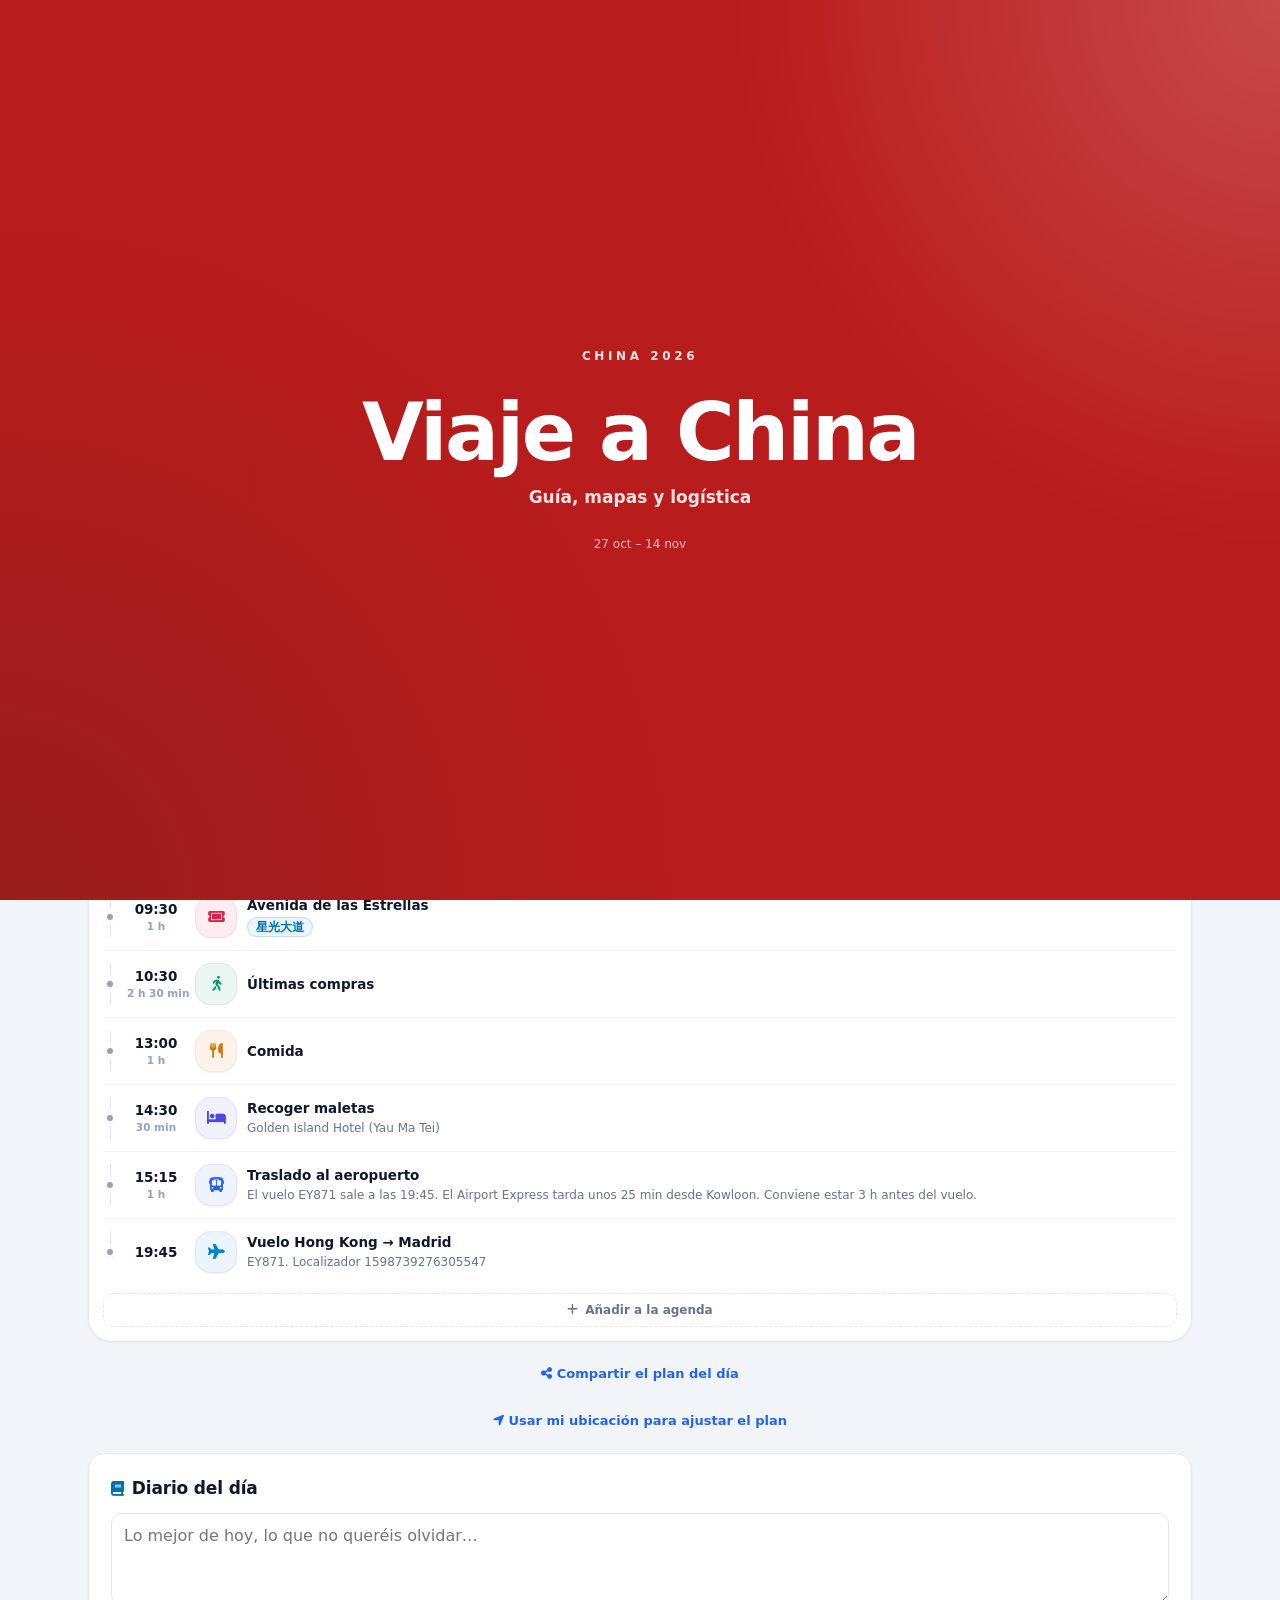
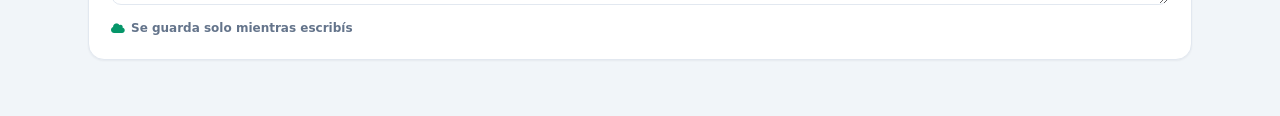
==== index.html @ 872ad6e3 "Audioguía de los Guerreros de Terracota con voz grabada: 6 paradas y 14 historias, unos 16 minutos V" ====
<!doctype html>
<html lang="es">
<head>
<meta charset="utf-8">
<meta name="viewport" content="width=device-width, initial-scale=1, viewport-fit=cover">
<meta name="theme-color" content="#FFFFFF">
<script>try{var t=localStorage.getItem("china-tema");if(t==="oscuro"||(t!=="claro"&&matchMedia("(prefers-color-scheme: dark)").matches)){document.documentElement.dataset.tema="oscuro";document.querySelector('meta[name="theme-color"]').content="#0F172A"}}catch(e){}</script>
<meta name="apple-mobile-web-app-capable" content="yes">
<meta name="mobile-web-app-capable" content="yes">
<meta name="apple-mobile-web-app-status-bar-style" content="default">
<meta name="apple-mobile-web-app-title" content="China">
<meta name="format-detection" content="telephone=no">
<link rel="manifest" href="manifest.webmanifest">
<link rel="apple-touch-icon" href="icon-180.png">
<link rel="icon" href="icon-180.png">
<title>Viaje a China</title>
<link rel="stylesheet" href="https://cdnjs.cloudflare.com/ajax/libs/font-awesome/6.4.0/css/all.min.css">
<style>
/* ============================================================
   Estilo: paleta slate, tarjetas blancas redondeadas, acentos rojos
   y un color por ciudad (--c). Los tonos suaves salen de --c.
   ============================================================ */
:root{
  --bg:#F1F5F9; --surface:#FFFFFF; --soft:#F8FAFC; --ink:#0F172A; --text:#1E293B; --muted:#64748B; --faint:#94A3B8;
  --line:#E2E8F0; --line2:#F1F5F9;
  --red:#DC2626; --red7:#B91C1C; --red50:#FEF2F2; --red100:#FEE2E2;
  --blue:#2563EB; --blue7:#1D4ED8; --ok:#059669; --warn:#B45309; --rojo:#DC2626;
  --amb50:#FFFBEB; --amb200:#FDE68A; --amb9:#78350F;
  --sh:0 1px 2px rgba(15,23,42,.05); --sh2:0 10px 35px -10px rgba(15,23,42,.08);
  --c:#DC2626;
  --f:ui-sans-serif,system-ui,-apple-system,"Segoe UI",Roboto,"Helvetica Neue",Arial,"Noto Sans",sans-serif,"Apple Color Emoji","Segoe UI Emoji";
  --fm:ui-monospace,SFMono-Regular,Menlo,Consolas,"Liberation Mono",monospace;
  --fz:"PingFang SC","Hiragino Sans GB","Microsoft YaHei","Noto Sans CJK SC","Source Han Sans SC",sans-serif;
  --st:env(safe-area-inset-top,0px); --sb:env(safe-area-inset-bottom,0px);
  color-scheme:light;
}
:root[data-tema="oscuro"]{--bg:#020617; --surface:#0F172A; --soft:#111C31; --ink:#F8FAFC; --text:#E2E8F0; --muted:#94A3B8; --faint:#64748B;
    --line:#1E293B; --line2:#162033; --red50:#2A0F12; --red100:#3B1216; --red7:#F87171;
    --blue:#3B82F6; --blue7:#60A5FA; --ok:#34D399; --warn:#FBBF24; --rojo:#F87171;
    --amb50:#2B2111; --amb200:#5C4516; --amb9:#FCD34D;
    --sh:0 1px 2px rgba(0,0,0,.4); --sh2:0 10px 35px -10px rgba(0,0,0,.6); color-scheme:dark}
/* Tonos de la ciudad: se recalculan en cada elemento que define --c */
:root,.th{--cs:color-mix(in srgb,var(--c) 8%,var(--surface));--cb:color-mix(in srgb,var(--c) 26%,var(--surface));--ct:color-mix(in srgb,var(--c) 82%,var(--ink))}
:root[data-tema="oscuro"],[data-tema="oscuro"] .th{--cs:color-mix(in srgb,var(--c) 16%,var(--surface));--cb:color-mix(in srgb,var(--c) 40%,var(--surface));--ct:color-mix(in srgb,var(--c) 55%,white)}

*{box-sizing:border-box;-webkit-tap-highlight-color:transparent}
html{-webkit-text-size-adjust:100%;scroll-padding-top:calc(var(--st) + 124px)}   /* lo que se lleva a la vista no queda bajo la cabecera fija */
body{margin:0;background:var(--bg);color:var(--text);font:15px/1.5 var(--f);-webkit-font-smoothing:antialiased;min-height:100vh;
  padding-bottom:calc(92px + var(--sb));overscroll-behavior-y:none}
main{max-width:72rem;margin:0 auto;padding:12px}
main>section{display:none}
main>section.on{display:block;animation:entra .18s ease}
@keyframes entra{from{opacity:0;transform:translateY(6px)}to{opacity:1;transform:none}}
h1,h2,h3,h4,p{margin:0}
button{font:inherit;color:inherit;cursor:pointer}
:focus-visible{outline:2px solid var(--blue);outline-offset:2px}
.fa-solid,.fa-regular,.fa-brands{line-height:1}
.pila{display:grid;gap:16px}
.pila>*{min-width:0}
.n{display:block;color:var(--muted);font-size:12.5px;line-height:1.5;margin-top:2px}
p.n{margin-top:8px}
.zh{font-family:var(--fz);color:var(--ct)}
.mono{font-family:var(--fm)}

/* ---------- Cabecera de cristal ---------- */
.top{position:sticky;top:0;z-index:50;background:color-mix(in srgb,var(--surface) 90%,transparent);backdrop-filter:blur(12px);-webkit-backdrop-filter:blur(12px);
  border-bottom:1px solid var(--line);box-shadow:var(--sh);padding-top:var(--st)}
.top-in{max-width:72rem;margin:0 auto;padding:12px 16px;display:flex;align-items:center;justify-content:space-between;gap:12px}
.marca{display:flex;align-items:center;gap:12px;min-width:0;background:none;border:0;padding:0;text-align:left}
.logo{width:40px;height:40px;border-radius:12px;background:var(--red);color:#fff;display:grid;place-items:center;font:900 20px/1 var(--fz);
  box-shadow:0 4px 10px -2px rgba(220,38,38,.35);flex:none}
.mt{display:flex;align-items:center;gap:8px}
.mt h1{font-size:17px;font-weight:900;color:var(--ink);letter-spacing:-.01em;line-height:1}
.cuenta{border:0;cursor:pointer;display:inline-flex;align-items:center;gap:4px;border-radius:999px;background:var(--red50);padding:4px 10px;font-size:10px;font-weight:900;color:var(--red7);
  box-shadow:inset 0 0 0 1px var(--red100);white-space:nowrap}
.cuenta:empty{display:none}
.cuenta{position:relative}.cuenta::after{content:"";position:absolute;inset:-10px -4px}   /* más fácil de tocar con el dedo */
.cuenta .vivo{width:7px;height:7px;border-radius:50%;background:#10B981;animation:late 1.6s infinite}
@keyframes late{50%{opacity:.35}}
.sub{font-size:12px;color:var(--muted);font-weight:500;margin-top:3px}
.acciones{display:none;gap:8px}
.acciones button{display:flex;align-items:center;gap:6px;font-size:12px;font-weight:600;padding:8px 12px;border-radius:12px;border:1px solid var(--line);background:var(--surface);
  color:var(--text);transition:background .15s}
.acciones button i{color:var(--red)}
.acciones button:hover{background:var(--line2)}
.acciones button.on{background:var(--red);border-color:var(--red);color:#fff;box-shadow:var(--sh)}
.acciones button.on i{color:#fff}
.fases{max-width:72rem;margin:0 auto;padding:8px 16px;display:flex;gap:8px;overflow-x:auto;scrollbar-width:none;border-top:1px solid var(--line2)}
.fases::-webkit-scrollbar{display:none}
.fase{flex:none;display:flex;align-items:center;gap:6px;padding:6px 14px;border-radius:12px;font-size:12px;font-weight:700;white-space:nowrap;
  background:var(--surface);color:var(--ct);border:1px solid var(--cb);transition:background .15s}
.fase:hover{background:var(--cs)}
.fase.on{background:var(--c);border-color:var(--c);color:#fff;box-shadow:0 2px 8px -2px color-mix(in srgb,var(--c) 55%,transparent)}
.fase.hoy:not(.on)::after{content:"";width:6px;height:6px;border-radius:50%;background:var(--c)}

/* ---------- Barra inferior (móvil) ---------- */
nav.abajo{position:fixed;left:0;right:0;bottom:0;z-index:80;display:grid;grid-template-columns:repeat(5,1fr);gap:2px;
  background:color-mix(in srgb,var(--surface) 95%,transparent);backdrop-filter:blur(12px);-webkit-backdrop-filter:blur(12px);
  border-top:1px solid var(--line);box-shadow:0 -4px 18px rgba(15,23,42,.1);padding:8px 4px max(12px,var(--sb))}
nav.abajo button{min-height:50px;display:flex;flex-direction:column;align-items:center;justify-content:center;gap:3px;border:0;background:none;border-radius:12px;
  font-size:10px;font-weight:700;color:var(--muted);transition:background .18s,color .18s,transform .18s}
nav.abajo i{font-size:16px}
nav.abajo button.on{background:var(--red50);color:var(--red7)}
nav.abajo button:active{transform:scale(.94)}

/* ---------- Tarjetas y piezas comunes ---------- */
.card{background:var(--surface);border:1px solid var(--line);border-radius:16px;box-shadow:var(--sh);padding:16px}
.card.xl{border-radius:24px}
.audioguia{display:flex;align-items:center;gap:14px;text-decoration:none;color:inherit;border-color:var(--cb);background:var(--cs)}
.audioguia b{display:block;font-size:15px;font-weight:800;color:var(--ink)}
.audioguia .n{margin-top:2px}
.ag-i{flex:none;width:44px;height:44px;border-radius:14px;background:var(--c);color:#fff;display:grid;place-items:center;font-size:18px}
.card>h2:first-child,.card>.ch:first-child{margin-top:0}
.ch{display:flex;flex-wrap:wrap;align-items:center;justify-content:space-between;gap:8px 10px;margin-bottom:12px}
h2{display:flex;align-items:center;gap:8px;font-size:17px;font-weight:900;color:var(--ink);letter-spacing:-.01em;margin:4px 0 12px}
h2 i{color:var(--ct);font-size:15px}
h2 small,.cuantos{margin-left:auto;font-size:11px;font-weight:700;color:var(--muted);background:var(--surface);border:1px solid var(--line);border-radius:999px;padding:3px 10px;letter-spacing:0}
.lbl{display:flex;align-items:center;gap:6px;font-size:11.5px;font-weight:800;color:var(--ct);text-transform:uppercase;letter-spacing:.06em;margin:0 0 10px}
.eyebrow{font-size:11px;font-weight:900;color:var(--red);text-transform:uppercase;letter-spacing:.2em}
.cab{background:var(--surface);border:1px solid var(--line);border-radius:16px;box-shadow:var(--sh);padding:20px}
.cab h1{display:flex;align-items:center;gap:10px;font-size:23px;font-weight:900;color:var(--ink);letter-spacing:-.02em;line-height:1.15}
.cab h1 i{color:var(--red);font-size:20px}
.cab p{color:var(--muted);font-size:13px;margin-top:4px}
.cab .seg{margin-top:14px}
.pill{display:inline-flex;align-items:center;gap:5px;border-radius:999px;padding:3px 10px;font-size:11px;font-weight:700;white-space:nowrap}
.pill.mono{font-family:var(--fm);background:var(--line2);color:var(--muted);border:1px solid var(--line)}
.chipzh{display:block;font:500 13px/1.6 var(--fz);color:var(--amb9);background:var(--amb50);border:1px solid var(--amb200);border-radius:12px;padding:8px 12px;margin-top:10px;word-break:break-word}

.btn{font:700 13px var(--f);min-height:40px;padding:8px 14px;border-radius:12px;border:1px solid var(--line);background:var(--line2);color:var(--text);
  display:inline-flex;align-items:center;justify-content:center;gap:7px;text-decoration:none;text-align:center;transition:filter .15s,transform .1s}
.btn:active{transform:scale(.96)}
.btn:hover{filter:brightness(.97)}
.btn.pri{background:var(--red);border-color:var(--red);color:#fff;box-shadow:var(--sh)}
.btn.azul{background:var(--blue);border-color:var(--blue);color:#fff;box-shadow:var(--sh)}
.btn.verde{background:var(--ok);border-color:var(--ok);color:#fff}
.btn.sm{min-height:34px;padding:5px 12px;font-size:12px;border-radius:10px}
label.btn{margin:0;color:var(--text);cursor:pointer}
.btn.linea{width:100%;background:none;border:1.5px dashed var(--line);color:var(--muted)}
.btn.peligro{color:var(--rojo)}
.btn.ancho{width:100%}
.btns{display:flex;flex-wrap:wrap;gap:8px;margin-top:18px}
.acc{display:flex;flex-wrap:wrap;gap:8px}
.pie{display:flex;flex-wrap:wrap;gap:8px;margin-top:14px;padding-top:12px;border-top:1px solid var(--line2)}
.pie .btn{flex:1 1 auto}
.enl{background:none;border:0;padding:6px 0;color:var(--blue);font-size:13px;font-weight:600}
.alerta{display:flex;gap:10px;background:var(--amb50);border:1px solid var(--amb200);color:var(--amb9);border-radius:16px;padding:12px 14px;font-size:13px;line-height:1.5}
.alerta>i{margin-top:3px}
.alerta .enl{display:block;padding:4px 0 0;color:inherit;text-decoration:underline}
.vacio{color:var(--muted);padding:18px 4px;font-size:13px;text-align:center}

input[type=text],input[type=time],textarea,select{font:16px var(--f);width:100%;min-height:44px;padding:10px 12px;border:1px solid var(--line);border-radius:10px;background:var(--surface);
  color:var(--ink);appearance:none;-webkit-appearance:none}
input:focus,textarea:focus,select:focus{outline:0;border-color:var(--red);box-shadow:0 0 0 3px color-mix(in srgb,var(--red) 18%,transparent)}
textarea{resize:vertical;line-height:1.45}
select{padding-right:36px;background:var(--surface) url("data:image/svg+xml,%3Csvg xmlns='http://www.w3.org/2000/svg' width='12' height='8' viewBox='0 0 12 8'%3E%3Cpath d='M1 1.5l5 5 5-5' fill='none' stroke='%2394A3B8' stroke-width='2' stroke-linecap='round' stroke-linejoin='round'/%3E%3C/svg%3E") no-repeat right 14px center}   /* sin la flecha, en el iPhone parece un campo de texto */
input[type=time]{display:block;text-align:left}
input[type=time]::-webkit-date-and-time-value{text-align:left}
label{display:block;font-size:12px;font-weight:700;color:var(--muted);margin:12px 0 5px}
.dos{display:grid;grid-template-columns:1fr 1fr;gap:0 10px;align-items:end}
.dos>.btn{grid-column:1/-1;margin-top:10px;justify-self:start}
form>.btn{margin-top:12px}
.seg{display:flex;background:var(--line2);border:1px solid var(--line);border-radius:12px;padding:3px;gap:2px}
.seg button{flex:1;border:0;background:none;border-radius:9px;padding:7px 10px;font-weight:700;font-size:12.5px;color:var(--muted);min-height:34px;display:flex;align-items:center;justify-content:center;gap:6px}
.seg .on{background:var(--surface);color:var(--ink);box-shadow:var(--sh)}
.seg button{min-width:0;white-space:nowrap}
@media (max-width:400px){.seg.compacto button i{display:none}.seg.compacto button{padding:7px 4px}}
.seg.mini{flex:none}
.prog{background:var(--line2);border:1px solid var(--line);border-radius:12px;padding:14px}
.prog>div:first-child{display:flex;justify-content:space-between;font-size:12px;font-weight:700;color:var(--text);margin-bottom:8px}
.bar{height:10px;background:var(--line);border-radius:999px;overflow:hidden}
.bar i{display:block;height:100%;background:var(--red);border-radius:999px;transition:width .3s}

/* ---------- Cabecera con foto ---------- */
.hero{position:relative;height:190px;border-radius:24px;overflow:hidden;background:var(--c);box-shadow:0 4px 14px -4px rgba(15,23,42,.25);color:#fff}
.hero>img{position:absolute;inset:0;width:100%;height:100%;object-fit:cover}
.hero .ov{position:absolute;inset:0;background:linear-gradient(to top,rgba(0,0,0,.85),rgba(0,0,0,.2) 55%,transparent);display:flex;flex-direction:column;justify-content:flex-end;padding:16px 18px}
.hero .badge{display:inline-flex;align-items:center;gap:6px;width:fit-content;background:var(--c);color:#fff;border-radius:999px;padding:3px 11px;font-size:10.5px;font-weight:800;
  text-transform:uppercase;letter-spacing:.06em;box-shadow:var(--sh);margin-bottom:6px}
.hero h1{font-size:30px;font-weight:900;letter-spacing:-.02em;line-height:1.05;text-shadow:0 2px 8px rgba(0,0,0,.35)}
.hero .hf{font-size:13px;font-weight:600;opacity:.92;margin-top:4px}
.hero .hf::first-letter{text-transform:uppercase}
.hero .hm{display:flex;flex-wrap:wrap;gap:6px 14px;font-size:12px;font-weight:600;opacity:.9;margin-top:6px}
.hero .hm i{opacity:.8;margin-right:4px}
.hero .arriba{position:absolute;top:12px;left:12px;right:12px;display:flex;justify-content:space-between;align-items:flex-start;gap:8px;z-index:2}
.cristal{display:inline-flex;align-items:center;gap:7px;padding:6px 12px;border-radius:999px;color:#fff;font-size:12.5px;font-weight:700;
  background:linear-gradient(135deg,rgba(15,23,42,.78),rgba(30,41,59,.68));backdrop-filter:blur(18px);-webkit-backdrop-filter:blur(18px);
  border:1px solid rgba(255,255,255,.28);box-shadow:0 4px 18px -2px rgba(0,0,0,.45),inset 0 1px 1px rgba(255,255,255,.35);text-decoration:none}
.cristal:active{transform:scale(.95)}
.cristal .mc{width:24px;height:24px}
.cristal b{font-size:15px;font-weight:900}
.credito{position:absolute;right:10px;bottom:6px;font-size:9px;opacity:.55;color:#fff;text-decoration:none;z-index:2}

/* ---------- Tira de días ---------- */
.tira{display:flex;gap:4px;overflow-x:auto;padding:8px;background:var(--surface);border:1px solid var(--line);border-radius:16px;box-shadow:var(--sh);scrollbar-width:none}
.tira::-webkit-scrollbar{display:none}
.tira button{flex:0 0 46px;height:60px;border:0;background:none;border-radius:12px;display:flex;flex-direction:column;align-items:center;justify-content:center;gap:1px;padding:0;position:relative}
.tira span{font-size:10px;font-weight:700;color:var(--faint);text-transform:uppercase}
.tira b{font-size:17px;font-weight:900;color:var(--ink);line-height:1.1}
.tira i{width:6px;height:6px;border-radius:50%;background:var(--dc)}
.tira .hoy{box-shadow:inset 0 0 0 2px var(--dc)}
.tira .on{background:var(--dc)}
.tira .on span,.tira .on b{color:#fff}
.tira .on i{background:#fff}

/* ---------- Ahora / después ---------- */
.ahora{background:var(--cs);border:1px solid var(--cb);border-radius:16px;padding:14px;display:grid;gap:12px}
.ahora>div{display:grid;grid-template-columns:34px 1fr;gap:2px 12px;align-items:center}
.ahora .ai{grid-row:1/4;width:34px;height:34px;border-radius:10px;background:var(--c);color:#fff;display:grid;place-items:center;font-size:13px;box-shadow:var(--sh)}
.ahora .ai.gris{background:var(--surface);color:var(--ct);border:1px solid var(--cb)}
.ahora>div>:not(.ai){grid-column:2}
.ahora small{font-size:10px;font-weight:900;text-transform:uppercase;letter-spacing:.08em;color:var(--ct)}
.ahora b{font-size:15px;font-weight:800;color:var(--ink);line-height:1.25}
.ahora em{font-style:normal;color:var(--muted);font-size:12.5px}
.ahora em a{color:var(--ct);font-weight:700}
.ahora .tr{border-top:1px solid var(--cb);padding-top:12px}

/* ---------- Tarjeta de un día ---------- */
.dcard{background:var(--surface);border:1px solid var(--line);border-radius:24px;box-shadow:var(--sh);overflow:hidden}
.dcard>header{display:flex;align-items:center;justify-content:space-between;gap:10px;padding:14px 16px;border-bottom:1px solid var(--line2);
  background:linear-gradient(to bottom,var(--soft),var(--surface))}
.dcard .dh{display:flex;align-items:center;gap:10px;min-width:0}
.dnum{width:40px;height:40px;border-radius:14px;background:var(--c);color:#fff;display:flex;flex-direction:column;align-items:center;justify-content:center;flex:none;box-shadow:var(--sh)}
.dnum small{font-size:8px;font-weight:900;letter-spacing:.08em;opacity:.85;line-height:1}
.dnum b{font-size:14px;font-weight:900;line-height:1;margin-top:2px}
.dcard h3{font-size:15px;font-weight:900;color:var(--ink);line-height:1.2}
.dcard h3::first-letter{text-transform:uppercase}
.dcard .dt{font-size:12.5px;font-weight:600;color:var(--muted);line-height:1.35;margin-top:2px;display:-webkit-box;-webkit-line-clamp:2;-webkit-box-orient:vertical;overflow:hidden}
.dbad{display:flex;flex-direction:column;align-items:flex-end;gap:5px;flex:none}
.vuelo{display:inline-flex;align-items:center;gap:4px;border-radius:999px;background:var(--blue);color:#fff;padding:2px 9px;font-size:10px;font-weight:900;letter-spacing:.05em}
.int{display:inline-flex;align-items:center;gap:6px;padding:2px 10px;border-radius:999px;font-size:11px;font-weight:600;color:var(--text);
  background:linear-gradient(135deg,color-mix(in srgb,var(--surface) 86%,transparent),color-mix(in srgb,var(--soft) 60%,transparent));
  border:1px solid var(--line);box-shadow:inset 0 1px 1px rgba(255,255,255,.6),var(--sh)}
.int .p{width:6px;height:6px;border-radius:50%;background:var(--ni)}
.int .bs{display:flex;gap:2px;align-items:center}
.int .bs i{width:3px;height:9px;border-radius:9px;background:color-mix(in srgb,var(--faint) 45%,transparent)}
.int .bs i.on{background:var(--ni)}
.tl{padding:6px 14px 10px}
.soldia{display:inline-flex;align-items:center;gap:4px;font-size:10.5px;font-weight:700;color:var(--muted);white-space:nowrap}
.soldia i{color:#F59E0B;font-size:9px}
.soldia i.fa-moon{color:#6366F1}
.tl>.btn.linea{margin:8px 0 4px}

/* Línea de tiempo: hora, icono pastel y texto */
.it{display:grid;grid-template-columns:14px 58px 42px 1fr;gap:0 10px;align-items:center;width:100%;text-align:left;background:none;border:0;border-bottom:1px solid var(--line2);
  padding:12px 0;position:relative;border-radius:0}
.it:last-of-type{border-bottom:0}
.it .tk{align-self:stretch;display:flex;flex-direction:column;align-items:center}
.it .tk::before,.it .tk::after{content:"";width:1px;flex:1;background:var(--line)}
.it .tk i{width:10px;height:10px;border-radius:50%;background:var(--faint);border:2px solid var(--surface);box-shadow:var(--sh);margin:3px 0;flex:none}
.it:first-of-type .tk::before,.it:last-of-type .tk::after{opacity:0}
.it .h{text-align:center;line-height:1.2}
.it .h b{display:block;font-size:13.5px;font-weight:800;color:var(--ink);letter-spacing:-.01em}
.it .h small{display:block;font-size:10.5px;color:var(--faint);font-weight:600;margin-top:2px;white-space:nowrap}
.ic{--h:#059669;width:42px;height:42px;border-radius:16px;display:grid;place-items:center;font-size:15px;flex:none;
  background:color-mix(in srgb,var(--h) 8%,var(--surface));border:1px solid color-mix(in srgb,var(--h) 16%,var(--surface));color:var(--h);box-shadow:var(--sh)}
[data-tema="oscuro"] .ic{background:color-mix(in srgb,var(--h) 18%,var(--surface));border-color:color-mix(in srgb,var(--h) 32%,var(--surface));color:color-mix(in srgb,var(--h) 55%,white)}
.ic-indigo{--h:#4F46E5}.ic-blue{--h:#2563EB}.ic-sky{--h:#0284C7}.ic-cyan{--h:#0891B2}.ic-amber{--h:#D97706}.ic-purple{--h:#9333EA}.ic-rose{--h:#E11D48}.ic-emerald{--h:#059669}
.it .b{min-width:0}
.it .b b{display:block;font-size:13.5px;font-weight:700;color:var(--ink);line-height:1.35}
.it .b .zh{display:inline-block;font-size:12px;font-weight:600;background:var(--cs);border:1px solid var(--cb);border-radius:999px;padding:0 8px;margin-top:3px}
.it .b .n{font-size:12px}
.it .km{color:var(--blue);font-weight:600}
.it.cur{background:var(--cs);border-radius:14px;border-bottom-color:transparent}
.it.cur .tk i{background:var(--c);box-shadow:0 0 0 4px color-mix(in srgb,var(--c) 22%,transparent)}
.it.cur .h b{color:var(--ct)}
.it.pas{opacity:.5}
@media (max-width:420px){.it{grid-template-columns:12px 50px 36px 1fr;gap:0 8px}.it .ic{width:36px;height:36px;border-radius:13px;font-size:14px}.tl{padding:6px 12px 10px}}
.now{display:grid;grid-template-columns:auto 1fr;gap:8px;align-items:center;margin:4px 0}
.now span{font-size:10.5px;font-weight:900;color:#fff;background:var(--red);border-radius:999px;padding:2px 8px}
.now i{height:2px;background:var(--red);border-radius:2px}

/* ---------- Hotel ---------- */
.hcard{background:var(--surface);border:1px solid var(--line);border-radius:24px;box-shadow:var(--sh2);padding:18px;display:flex;flex-direction:column}
.hcard .ht{display:flex;flex-wrap:wrap;align-items:center;justify-content:space-between;gap:6px 8px;margin-bottom:6px}
.hcard .hc{display:flex;align-items:center;gap:6px;font-size:11.5px;font-weight:900;color:var(--ct);text-transform:uppercase;letter-spacing:.06em}
.hcard h3{font-size:16px;font-weight:900;color:var(--ink);line-height:1.3}
.hcard .pie{margin-top:auto}
.hcard .hp{font-size:13px;color:var(--text);margin-top:8px}
.hcard .hp b{font-weight:900}
.est{flex:none;font-size:11px;font-weight:800;padding:3px 10px;border-radius:999px}
.est.ok{color:#047857;background:#ECFDF5;border:1px solid #A7F3D0}
.est.pend{color:#B45309;background:#FFFBEB;border:1px solid #FDE68A}
[data-tema="oscuro"] .est.ok{color:#34D399;background:#052E22;border-color:#065F46}
[data-tema="oscuro"] .est.pend{color:#FBBF24;background:#2B2111;border-color:#5C4516}

/* ---------- Tiempo ---------- */
.wcard{position:relative;overflow:hidden;border-radius:24px;padding:16px;border:1px solid var(--line);
  background:linear-gradient(145deg,color-mix(in srgb,var(--surface) 94%,transparent),color-mix(in srgb,var(--surface) 78%,transparent));box-shadow:var(--sh2);width:100%;text-align:left;display:block}
.wcard::before,.wcard::after{content:"";position:absolute;border-radius:50%;pointer-events:none}
.wcard::before{top:-30%;right:-15%;width:220px;height:220px;background:radial-gradient(circle,rgba(251,191,36,.14),transparent 70%);animation:aura 7s ease-in-out infinite alternate}
.wcard::after{bottom:-35%;left:-15%;width:200px;height:200px;background:radial-gradient(circle,rgba(56,189,248,.12),transparent 70%);animation:aura 9s ease-in-out infinite alternate-reverse}
@keyframes aura{to{transform:translate(14px,-10px) scale(1.2)}}
.wcard>*{position:relative;z-index:1}
.wc{display:flex;gap:12px;align-items:stretch;justify-content:space-between}
.wc .ya{flex:1;min-width:130px;display:flex;flex-direction:column;justify-content:space-between;gap:8px}
.wc .wl{display:flex;align-items:center;gap:6px;font-size:13px;font-weight:800;color:var(--text)}
.wc .wl i{color:var(--blue)}
.wc .gr{display:flex;align-items:center;gap:8px}
@media (max-width:420px){.wc .gr{gap:6px;white-space:nowrap}.wc .gr .mc{width:44px;height:44px}.wc .gr b{font-size:28px}.fmc{width:68px}.wc .ya{min-width:0}}
.wc .gr .mc{width:58px;height:58px;animation:flota 4.8s ease-in-out infinite}
@keyframes flota{50%{transform:translateY(-4px) rotate(2deg)}}
.wc .gr b{font-size:34px;font-weight:900;color:var(--ink);letter-spacing:-.03em;line-height:1}
.wc .gr span{font-size:15px;font-weight:500;color:var(--faint)}
.lluvia{display:inline-flex;align-items:center;gap:5px;width:fit-content;background:#EFF6FF;color:#2563EB;border:1px solid #BFDBFE;border-radius:999px;padding:2px 10px;font-size:11.5px;font-weight:700}
[data-tema="oscuro"] .lluvia{background:#10213F;color:#93C5FD;border-color:#1E3A8A}
.wc .cond{font-size:12px;color:var(--muted)}
.fmcs{display:flex;gap:6px;flex:none}
.fmc{width:78px;padding:9px 5px;border-radius:18px;display:flex;flex-direction:column;align-items:center;text-align:center;gap:2px;
  background:linear-gradient(180deg,#F0F9FF,color-mix(in srgb,var(--surface) 90%,transparent));border:1px solid #DBEAFE;box-shadow:0 2px 8px -2px rgba(15,23,42,.04)}
[data-tema="oscuro"] .fmc{background:linear-gradient(180deg,#0C1D33,var(--surface));border-color:#1E3A5F}
.fmc span{font-size:11.5px;font-weight:600;color:var(--muted)}
.fmc .mc{width:44px;height:44px;margin:2px 0}
.fmc b{font-size:16px;font-weight:900;color:var(--ink);line-height:1.1}
.fmc small{font-size:11px;color:var(--faint);font-weight:500}
.fmc em{font-style:normal;font-size:11px;font-weight:700;color:#2563EB;min-height:15px}
.fmc.vi{border-color:var(--c);box-shadow:inset 0 0 0 1px var(--c)}
.wnota{display:flex;gap:8px;align-items:flex-start;font-size:11.5px;color:var(--muted);margin-top:12px;padding-top:10px;border-top:1px solid var(--line2)}
.mc{display:inline-block;object-fit:contain;filter:drop-shadow(0 4px 10px rgba(15,23,42,.12))}
.pv{display:flex;gap:6px;overflow-x:auto;scrollbar-width:none;margin-top:12px;padding-bottom:2px}
.pv::-webkit-scrollbar{display:none}
.pv .fmc{flex:none}
.pr{display:grid;grid-template-columns:1fr 36px 82px 44px;gap:10px;align-items:center;padding:7px 0;border-top:1px solid var(--line2);font-size:13.5px}
.pr .mc{width:32px;height:32px}
.pr.vi>b{color:var(--ct)}
.pr b{font-weight:700}
.pr b::first-letter{text-transform:uppercase}
.pr .t{font-weight:800;text-align:right;color:var(--ink)}
.pr .ll{color:#2563EB;font-size:12px;font-weight:700;text-align:right}
.pr.cab{color:var(--faint);font-size:11px;font-weight:700;border-top:0;padding-bottom:2px;text-transform:uppercase;letter-spacing:.05em}
.ahw{display:flex;align-items:center;gap:14px;margin:12px 0 16px;padding:14px;border-radius:18px;background:var(--soft);border:1px solid var(--line)}
.ahw .mc{width:64px;height:64px}
.ahw b{font-size:44px;font-weight:900;color:var(--ink);line-height:1;letter-spacing:-.03em}
.ahw .n{margin:0}

/* ---------- Viaje: mapa y paradas ---------- */
.ruta{display:grid;gap:14px}
.paradas{background:var(--surface);border:1px solid var(--line);border-radius:16px;box-shadow:var(--sh);padding:10px}
.paradas>h3{font-size:14px;font-weight:900;color:var(--ink);padding:6px 8px 8px}
.parada{display:flex;gap:12px;align-items:flex-start;width:100%;text-align:left;background:none;border:0;border-radius:12px;padding:10px;transition:background .15s}
.parada:hover{background:var(--cs)}
.parada .num{flex:none;width:28px;height:28px;border-radius:50%;background:var(--c);color:#fff;display:grid;place-items:center;font-size:12px;font-weight:900}
.parada.hoy .num{box-shadow:0 0 0 4px color-mix(in srgb,var(--c) 25%,transparent)}
.parada b{display:block;font-size:14px;font-weight:900;color:var(--ink)}
.parada .fe{display:block;font-size:11px;font-weight:700;color:var(--ct);margin-top:1px}
.parada .no{display:block;font-size:11.5px;color:var(--muted);margin-top:4px;line-height:1.4}
.hls{display:flex;flex-wrap:wrap;gap:4px;margin-top:7px}
.hl{display:inline-flex;align-items:center;gap:4px;border-radius:999px;background:var(--line2);border:1px solid var(--line);padding:1px 8px;font-size:10.5px;font-weight:600;color:var(--muted)}
.hl i{color:#F59E0B;font-size:8px}
.ver{display:inline-flex;align-items:center;gap:5px;font-size:10px;font-weight:900;text-transform:uppercase;letter-spacing:.06em;color:var(--ct);margin-top:8px}
.parada .ft{flex:none;width:58px;height:58px;border-radius:14px;object-fit:cover;margin-left:auto;background:var(--c)}
.dia{display:grid;grid-template-columns:44px 1fr;gap:12px;padding:11px 4px;border-top:1px solid var(--line2);font-size:13.5px}
.dia:first-child{border-top:0}
.dd{background:var(--cs);border:1px solid var(--cb);border-radius:12px;padding:5px 0;text-align:center;align-self:start}
.dd b{display:block;font-size:17px;font-weight:900;color:var(--ct);line-height:1.1}
.dd span{font-size:10px;font-weight:700;color:var(--muted);text-transform:uppercase}
.dia.hoy .dd{background:var(--c);border-color:var(--c)}
.dia.hoy .dd b,.dia.hoy .dd span{color:#fff}
.dia.pas{opacity:.55}
.cd{display:flex;align-items:center;gap:8px;font-size:13px;font-weight:900;color:var(--ct);text-transform:uppercase;letter-spacing:.06em;margin:18px 0 6px}
.cd:first-child{margin-top:4px}
.cd span{font:700 15px var(--fz)}
.lista{margin:0;padding:0;list-style:none;display:grid;gap:6px}
.diario{display:grid}
.diario button{display:grid;grid-template-columns:44px 1fr;gap:12px;text-align:left;background:none;border:0;border-top:1px solid var(--line2);padding:12px 2px;font-size:13.5px;line-height:1.5;white-space:pre-line;color:var(--text)}
.diario button:first-child{border-top:0}
.diario small{display:block;font-size:11px;font-weight:800;color:var(--muted);text-transform:uppercase;letter-spacing:.05em;white-space:normal}
.lista li{display:flex;gap:8px;font-size:13px;align-items:baseline}
.lista li i{color:var(--warn);font-size:11px}

.mapa{padding:8px 8px 12px}
.mapa svg{display:block;width:100%;height:auto;max-height:420px}
.mapa path{fill:none;stroke:var(--faint);stroke-width:1.8;stroke-linecap:round}
.mapa .vu{stroke-dasharray:2 6}
.mapa .cn{font:700 12.5px var(--f);fill:var(--ink)}
.mapa .cz{font:12px var(--fz);fill:var(--muted)}
.mapa .nn{font:800 9px var(--f);fill:#fff;text-anchor:middle}
.ley{display:flex;gap:18px;justify-content:center;font-size:12px;color:var(--muted)}
.ley span{display:flex;align-items:center;gap:6px}
.ley i{width:22px;border-top:2px solid var(--faint)}
.ley .l2{border-top-style:dotted;border-top-width:3px}
.lmap{position:relative;z-index:0;border-radius:16px;overflow:hidden;background:var(--surface);border:1px solid var(--line);box-shadow:var(--sh)}
.lmap.on{height:380px}
.lmap>.n{padding:40px 16px;text-align:center;margin:0}
.lmap.leaflet-container{font:12px var(--f)}
[data-tema="oscuro"] .lmap .leaflet-tile-pane{filter:invert(1) hue-rotate(180deg) brightness(.85) contrast(.9)}
.lmap.full{position:fixed;inset:0;z-index:130;height:100dvh!important;border-radius:0;border:0}
html:has(.lmap.full){overflow:hidden}
.lmap.full .leaflet-top{top:var(--st)}
.mapa-amp{display:flex;align-items:center;gap:6px;border:1px solid #CBD5E1;background:#fff;color:#0F172A;border-radius:10px;padding:7px 11px;font:800 12px var(--f);box-shadow:0 2px 7px rgba(15,23,42,.16);cursor:pointer}
.pin span{display:grid;place-items:center;width:26px;height:26px;border-radius:50%;color:#fff;font:900 11px/1 var(--f);border:2px solid #fff;box-shadow:0 2px 6px rgba(15,23,42,.35)}
.leaflet-tooltip.tt{font:800 10.5px var(--f);padding:3px 8px;border-radius:999px;border:1px solid #CBD5E1;color:#1E293B;box-shadow:0 2px 7px rgba(15,23,42,.16)}

/* ---------- Ciudad: qué ver, comer y consejos ---------- */
.dos-col{display:grid;gap:14px}
.lgs{display:grid;gap:8px}
.lgs button{display:grid;grid-template-columns:26px 1fr auto;gap:2px 10px;align-items:center;text-align:left;background:var(--soft);border:1px solid var(--line);border-radius:12px;padding:10px 12px;width:100%;transition:border-color .15s}
.lgs button:hover{border-color:var(--cb)}
.lgs .nn{grid-row:1/3;width:26px;height:26px;border-radius:50%;background:var(--c);color:#fff;font:900 11px/26px var(--f);text-align:center}
.lgs b{font-weight:800;font-size:13.5px;color:var(--ink)}
.lgs .zh{font-size:12.5px;text-align:right;font-weight:600}
.lgs small{grid-column:2/-1;color:var(--muted);font-size:11.5px}
.foods{display:grid;gap:10px}
.food{display:flex;flex-direction:column;gap:6px;text-align:left;background:var(--soft);border:1px solid var(--line);border-radius:12px;padding:14px;width:100%}
.food b{font-size:14px;font-weight:900;color:var(--ink)}
.food .zh{display:inline-flex;align-items:center;gap:6px;width:fit-content;font-size:14px;font-weight:700;background:var(--cs);border:1px solid var(--cb);border-radius:999px;padding:2px 10px}
.food .zh small{font:600 11px var(--f);color:var(--muted)}
.food p{font-size:12px;color:var(--muted);line-height:1.5}
.food .ver{margin-top:2px}
.tips{margin:0;padding:0;list-style:none;display:grid;gap:8px}
.tips li{display:flex;gap:10px;font-size:13px;line-height:1.5;align-items:flex-start}
.tips li i{flex:none;width:24px;height:24px;border-radius:8px;display:grid;place-items:center;background:var(--cs);color:var(--ct);font-size:11px;margin-top:1px}
.picante{font-size:10px;font-weight:800;text-transform:uppercase;letter-spacing:.06em;color:var(--ct);background:var(--soft);border:1px solid var(--line);border-radius:999px;padding:3px 10px;white-space:nowrap}

.sitios{display:grid;gap:10px}
.temporada{background:var(--cs);border:1px solid var(--cb);border-radius:16px;padding:14px 16px;font-size:13.5px;line-height:1.55;color:var(--text)}
.temporada .lbl{margin-bottom:6px}
.sitio{display:grid;grid-template-columns:42px 1fr;gap:12px;align-items:start;padding:12px;background:var(--soft);border:1px solid var(--line);border-radius:14px}
.sitio b{font-weight:800;color:var(--ink);font-size:14px}
.sitio .zh{font-size:13px;font-weight:600}
.sitio .acc{margin-top:8px}

/* ---------- Reservas ---------- */
.rgrid{display:grid;gap:14px}
.tcard{background:var(--surface);border:1px solid var(--line);border-radius:16px;box-shadow:var(--sh);padding:18px;display:flex;flex-direction:column}
.tcard .tt{display:flex;flex-wrap:wrap;align-items:center;justify-content:space-between;gap:6px 8px;margin-bottom:8px}
.tipo{display:inline-flex;align-items:center;gap:5px;border-radius:999px;padding:3px 10px;font-size:11px;font-weight:800}
.tipo.av{background:#E0F2FE;color:#075985}.tipo.tr{background:#FEF3C7;color:#92400E}
[data-tema="oscuro"] .tipo.av{background:#0C2A40;color:#7DD3FC}
[data-tema="oscuro"] .tipo.tr{background:#2B2111;color:#FCD34D}
.tcard h4{font-size:15px;font-weight:900;color:var(--ink)}
.caja{margin-top:10px;padding:12px;background:var(--soft);border:1px solid var(--line);border-radius:12px;font-size:12.5px}
.caja b{font-weight:700;color:var(--text)}
.loc{display:inline-flex;align-items:center;gap:6px;margin-top:10px;background:#EFF6FF;color:#1D4ED8;border:1px solid #BFDBFE;border-radius:10px;padding:4px 10px;font:700 12px var(--fm)}
[data-tema="oscuro"] .loc{background:#10213F;color:#93C5FD;border-color:#1E3A8A}
.ent{display:grid}
.ent label{display:flex;gap:12px;align-items:flex-start;margin:0;padding:12px 8px;border-bottom:1px solid var(--line2);border-radius:12px;font-size:13.5px;color:var(--text);cursor:pointer;transition:background .15s}
.ent label:hover{background:var(--soft)}
.ent input,.chk input{flex:none;width:20px;height:20px;margin:1px 0 0;accent-color:var(--red);cursor:pointer}
.ent span{flex:1;min-width:0}
.ent b{display:block;font-weight:800;color:var(--ink)}
.ent .zh{font-size:12.5px;margin-left:4px;font-weight:600}
.ent small{display:block;font-size:11.5px;font-weight:600;color:var(--red);margin-top:2px}
.ent em{flex:none;max-width:40%;font:700 12px var(--fm);font-style:normal;color:var(--text);text-align:right}
.ent input:checked~span b{color:var(--muted);text-decoration:line-through}

/* ---------- Gastos ---------- */
.gf{display:grid;gap:12px}
.imp{display:flex;gap:10px;align-items:center}
#gI{font:900 40px/1.1 var(--f);letter-spacing:-.03em;border:0;background:none;padding:0;min-width:0;flex:1;color:var(--ink);box-shadow:none}
.conv{color:var(--muted);font-size:12.5px;margin-top:-6px}
.chips{display:flex;flex-wrap:wrap;gap:6px}
.chips button{border:1px solid var(--line);background:var(--surface);border-radius:999px;padding:6px 12px;font-size:12.5px;font-weight:700;color:var(--muted);min-height:34px}
.chips .on{background:var(--red);border-color:var(--red);color:#fff}
.kpis{display:grid;grid-template-columns:1fr 1fr;gap:10px}
.kpi{background:var(--surface);border:1px solid var(--line);border-radius:16px;box-shadow:var(--sh);padding:14px}
.kpi small{display:block;font-size:11px;font-weight:800;text-transform:uppercase;letter-spacing:.06em;color:var(--muted)}
.kpi b{display:block;font-size:22px;font-weight:900;color:var(--ink);margin-top:4px;letter-spacing:-.02em}
.bl{display:grid;grid-template-columns:96px 1fr auto;gap:10px;align-items:center;font-size:12.5px;font-weight:600;margin:8px 0}
.bl b{font-weight:800;color:var(--ink)}
.gd{display:flex;justify-content:space-between;font-size:11px;font-weight:900;color:var(--muted);text-transform:uppercase;letter-spacing:.06em;margin:16px 0 4px}
.gd:first-child{margin-top:0}
.g{display:grid;grid-template-columns:34px 1fr auto auto;gap:10px;align-items:center;padding:10px 0;border-top:1px solid var(--line2)}
.g .gc{width:34px;height:34px;border-radius:12px;display:grid;place-items:center;font-size:13px}
.g b{font-weight:700;font-size:13.5px;color:var(--ink)}
.gi{text-align:right}
.gi b{font-weight:900}
.g .enl{color:var(--faint);padding:0;min-width:40px;min-height:40px;margin-right:-8px;display:grid;place-items:center}
.gb{background:none;border:0;padding:0;text-align:left;min-width:0;display:block}
.gi.gb{text-align:right}

/* ---------- Kit ---------- */
.chk label{display:flex;gap:12px;align-items:flex-start;margin:0;padding:11px 4px;border-bottom:1px solid var(--line2);font-size:13.5px;font-weight:600;color:var(--text);cursor:pointer}
.chk input:checked+span{color:var(--faint);text-decoration:line-through}
.add{display:flex;gap:8px;margin-top:12px}
.add .btn{margin:0;flex:none}
.cv input{font:900 24px var(--f)}
.cv .n{font-size:13.5px;margin-top:10px;line-height:1.7}
.cv .n b{color:var(--ink);font-weight:800}
.fg{font-size:11px;font-weight:900;color:var(--muted);text-transform:uppercase;letter-spacing:.08em;margin:16px 0 8px}
.fr{display:grid;gap:8px}
.fr button{display:grid;grid-template-columns:1fr auto;gap:2px 12px;text-align:left;background:var(--soft);border:1px solid var(--line);border-radius:12px;padding:10px 12px;align-items:baseline}
.fr span{font-size:13.5px;font-weight:700;color:var(--ink)}
.fr b{font:700 17px var(--fz);color:var(--ct);text-align:right}
.fr i{grid-column:1/-1;font-style:normal;font-size:11.5px;color:var(--muted)}
.em{display:grid;grid-template-columns:1fr 1fr;gap:10px}
.em a{border-radius:16px;padding:14px;text-decoration:none;font-size:12px;font-weight:700;border:1px solid;display:flex;flex-direction:column;gap:4px}
.em a b{font-size:24px;font-weight:900;line-height:1}
.em a i{font-size:14px}
.em .e1{background:#FEF2F2;border-color:#FECACA;color:#991B1B}.em .e2{background:#FFFBEB;border-color:#FDE68A;color:#92400E}
.em .e3{background:#FFF7ED;border-color:#FED7AA;color:#9A3412}.em .e4{background:#F0F9FF;border-color:#BAE6FD;color:#075985}
[data-tema="oscuro"] .em .e1{background:#2A0F12;border-color:#5B1A1F;color:#FCA5A5}
[data-tema="oscuro"] .em .e2{background:#2B2111;border-color:#5C4516;color:#FCD34D}
[data-tema="oscuro"] .em .e3{background:#2B1608;border-color:#5C3112;color:#FDBA74}
[data-tema="oscuro"] .em .e4{background:#0C2A40;border-color:#164E63;color:#7DD3FC}
.seguro{position:relative;overflow:hidden;border-radius:24px;padding:22px;color:#fff;background:linear-gradient(135deg,#B91C1C,#DC2626 55%,#F97316);box-shadow:0 8px 24px -8px rgba(220,38,38,.45)}
.seguro .fondo{position:absolute;right:-20px;top:-30px;font-size:150px;opacity:.1}
.seguro h2{color:#fff;margin:0;font-size:22px}
.seguro h2 i{color:#fff}
.seguro p{color:#FEE2E2;font-size:12.5px;margin-top:4px;position:relative}
.seguro .acc{margin-top:14px;position:relative}
.seguro .btn{background:rgba(255,255,255,.18);border-color:rgba(255,255,255,.35);color:#fff}
.docs{display:grid;gap:8px}
.doc{display:flex;align-items:center;justify-content:space-between;gap:10px;padding:10px 12px;border:1px solid var(--line);background:var(--soft);border-radius:12px}
.doc>span{display:flex;align-items:center;gap:10px;font-weight:700;font-size:13.5px;color:var(--ink)}
.doc>span i{width:32px;height:32px;border-radius:10px;display:grid;place-items:center;background:#EFF6FF;color:#2563EB;font-size:13px}
[data-tema="oscuro"] .doc>span i{background:#10213F;color:#93C5FD}
.doc .acc{flex:none}
.ajuste{display:flex;gap:12px;align-items:flex-start}
.ajuste>i{flex:none;width:36px;height:36px;border-radius:12px;display:grid;place-items:center;background:var(--line2);color:var(--muted)}

.chk label .quitar{margin-left:auto;padding:0 4px;color:var(--faint)}
.plegable{margin-top:12px;border:1px solid var(--line);border-radius:12px;background:var(--soft);padding:10px 12px;font-size:13px}
.plegable summary{cursor:pointer;font-weight:800;color:var(--ink);display:flex;align-items:center;gap:8px}
.plegable ol{margin:10px 0;padding-left:20px;display:grid;gap:6px;line-height:1.5}
.guardado{display:flex;align-items:center;gap:6px;font-size:12px;font-weight:600;color:var(--muted);margin:8px 0 0}
.guardado i{color:var(--ok);font-size:11px}
.sug{display:flex;flex-wrap:wrap;gap:6px}
.sug button{display:inline-flex;align-items:center;gap:6px;text-align:left;border:1px dashed var(--line);background:var(--soft);border-radius:12px;padding:7px 10px;font-size:12.5px;font-weight:600;color:var(--text)}
.sug button i{color:var(--red);font-size:11px}
.apps{display:grid;gap:10px}
.app{display:grid;grid-template-columns:44px 1fr;gap:12px;align-items:start;padding:12px;background:var(--soft);border:1px solid var(--line);border-radius:14px}
.app .ai{--h:#64748B;width:44px;height:44px;border-radius:12px;display:grid;place-items:center;color:#fff;background:var(--h);font-size:18px;box-shadow:var(--sh)}
.app b{font-weight:800;color:var(--ink);font-size:14.5px}
.app .zh{font-size:12.5px;font-weight:600}
.app .acc{margin-top:8px}
.enls{display:grid;gap:8px}
.enls a,.fci{display:grid;grid-template-columns:42px 1fr auto;gap:12px;align-items:center;padding:10px 12px;border:1px solid var(--line);background:var(--soft);border-radius:14px;text-decoration:none;color:var(--text)}
.enls a b,.fci b{display:block;font-weight:800;color:var(--ink);font-size:13.5px}
.enls a>i{color:var(--faint);font-size:12px}
.fc{display:grid;gap:8px}
.fci em{font-style:normal;font-size:11px;font-weight:800;white-space:nowrap;padding:3px 9px;border-radius:999px;background:var(--line2);color:var(--muted)}
.fci.ya{border-color:var(--red100);background:var(--red50)}
.fci.ya em{background:var(--red);color:#fff}
.fci.ok{opacity:.6}
.fci.ok em{background:#ECFDF5;color:#047857}
[data-tema="oscuro"] .fci.ok em{background:#052E22;color:#34D399}
@media (min-width:640px){.apps,.enls{grid-template-columns:1fr 1fr}}
@media (max-width:480px){.fci{grid-template-columns:42px 1fr;gap:6px 12px}.fci em{grid-column:2;justify-self:start}}   /* en el móvil, el plazo debajo: más ancho para el texto */

/* ---------- Avisos del día, mañana y cerca ---------- */
.hero .arriba>span{display:flex;flex-wrap:wrap;gap:6px}
.avisos{background:var(--surface);border:1px solid var(--line);border-radius:16px;box-shadow:var(--sh);padding:14px 16px}
.avisos .lbl{margin-bottom:8px}
.avisos ul{margin:0;padding:0;list-style:none;display:grid;gap:8px}
.avisos li{display:flex;gap:10px;font-size:13px;line-height:1.45;align-items:flex-start}
.avisos li>i{flex:none;width:24px;height:24px;border-radius:8px;display:grid;place-items:center;background:var(--cs);color:var(--ct);font-size:11px;margin-top:1px}
.avisos li.rojo>i{background:var(--red50);color:var(--red7)}
.avisos li.rojo{color:var(--red7);font-weight:600}
.avisos .enl{padding:0 0 0 4px;font-size:12.5px}
.manana{display:grid;grid-template-columns:38px 1fr auto;gap:12px;align-items:center;width:100%;text-align:left;background:var(--surface);border:1px solid var(--cb);border-radius:16px;padding:12px 14px;box-shadow:var(--sh)}
.manana .ai{width:38px;height:38px;border-radius:12px;display:grid;place-items:center;background:var(--c);color:#fff}
.manana small{display:block;font-size:10.5px;font-weight:900;text-transform:uppercase;letter-spacing:.06em;color:var(--ct)}
.manana b{display:block;font-size:14px;font-weight:800;color:var(--ink);line-height:1.3}
.manana em{display:block;font-style:normal;font-size:12px;color:var(--muted)}
.manana>i{color:var(--faint)}
.rapidos{display:grid;grid-template-columns:repeat(4,1fr);gap:8px}
.rapidos a,.rapidos button{display:flex;flex-direction:column;align-items:center;justify-content:center;gap:6px;min-height:64px;padding:8px 4px;border-radius:14px;
  background:var(--surface);border:1px solid var(--line);box-shadow:var(--sh);text-decoration:none;color:var(--text);font-size:11.5px;font-weight:800}
.rapidos i{font-size:18px;color:var(--ct)}
.cerca{display:grid;grid-template-columns:repeat(4,1fr);gap:8px}
.cerca a{display:flex;flex-direction:column;align-items:center;gap:6px;padding:10px 4px;border-radius:12px;background:var(--soft);border:1px solid var(--line);text-decoration:none;color:var(--text);font-size:11.5px;font-weight:700;text-align:center}
.cerca a i{font-size:16px;color:var(--ct)}

/* ---------- Hoja inferior ---------- */
dialog{margin:auto auto 0;width:100%;max-width:640px;max-height:90dvh;border:1px solid var(--line);border-radius:24px 24px 0 0;padding:0;background:color-mix(in srgb,var(--surface) 96%,transparent);
  backdrop-filter:blur(24px);-webkit-backdrop-filter:blur(24px);color:var(--text);box-shadow:0 -10px 40px rgba(15,23,42,.25)}
dialog[open]{animation:sube .28s cubic-bezier(.16,1,.3,1)}
@keyframes sube{from{transform:translateY(40px);opacity:0}}
html:has(dialog[open]){overflow:hidden}
dialog::backdrop{background:rgba(2,6,23,.6);backdrop-filter:blur(3px)}
#dlgB{outline:0;position:relative;padding:12px 20px calc(24px + var(--sb));overflow-y:auto;max-height:90dvh}
#dlgB::before{content:"";display:block;width:48px;height:6px;border-radius:9px;background:var(--line);margin:0 auto 10px}
.dlg-x{position:absolute;top:14px;right:14px;width:34px;height:34px;border-radius:12px;border:0;background:var(--line2);color:var(--muted);display:grid;place-items:center;z-index:2}
#dlgB h3{font-size:22px;font-weight:900;color:var(--ink);letter-spacing:-.02em;padding-right:40px;line-height:1.2}
.dk{display:flex;align-items:center;gap:6px;color:var(--blue);font-size:10.5px;font-weight:800;text-transform:uppercase;letter-spacing:.06em;margin-bottom:4px}
.dh{font-size:15px;font-weight:800;color:var(--muted);margin:4px 0 10px}
#dlgB .btns>.btn{flex:1 1 calc(50% - 4px)}   /* en la hoja, botones a dos columnas: cómodos para el pulgar */
.lugar{margin-top:14px;padding:14px;background:var(--soft);border:1px solid var(--line);border-radius:16px}
.zhG{font:700 32px/1.2 var(--fz);color:var(--ct);margin-bottom:6px}
.lugar b{font-weight:800;color:var(--ink)}
.lugar dl{display:grid;grid-template-columns:auto 1fr;gap:6px 12px;margin:10px 0 0;font-size:13.5px}
.lugar dt{color:var(--muted);font-size:12px;font-weight:700;padding-top:1px}
.lugar dd{margin:0}

/* ---------- Pantalla grande para enseñar ---------- */
#grande{position:fixed;inset:0;z-index:140;background:#fff;color:#000;display:none;flex-direction:column;align-items:center;justify-content:center;padding:calc(var(--st) + 64px) 22px calc(var(--sb) + 30px);text-align:center;overflow:auto}
#grande.on{display:flex}
#grande .x{position:absolute;top:calc(var(--st) + 12px);right:14px;border:1px solid #CBD5E1;background:#fff;color:#0F172A;border-radius:12px;padding:9px 14px;font-weight:800}
.gz{font:700 clamp(42px,14vw,88px)/1.25 var(--fz);white-space:pre-line}
.gz.lg{font-size:clamp(30px,9.5vw,58px)}
.gp{font-size:20px;color:#475569;margin-top:14px}
.gs{font-size:16px;color:#64748B;margin-top:22px;max-width:30em}
#grande img{max-width:100%;max-height:100%;object-fit:contain}
.hablar{margin-top:26px;display:inline-flex;align-items:center;gap:8px;border:1px solid #CBD5E1;background:#F8FAFC;color:#0F172A;border-radius:999px;padding:10px 18px;font-weight:800;font-size:15px}
.hablar i{color:#DC2626}

/* ---------- Avisos ---------- */
#pend{position:fixed;top:calc(var(--st) + 126px);right:12px;z-index:60;background:var(--amb50);color:var(--amb9);border:1px solid var(--amb200);font-size:11px;font-weight:800;padding:3px 10px;border-radius:999px;display:none}
#pend.on{display:inline-flex;align-items:center;gap:5px}
#aviso{position:fixed;left:50%;bottom:calc(100px + var(--sb));transform:translateX(-50%);z-index:150;max-width:88vw;background:#0F172A;color:#fff;padding:10px 16px;border-radius:12px;
  font-size:13px;font-weight:600;text-align:center;opacity:0;pointer-events:none;transition:opacity .2s;box-shadow:0 10px 30px -6px rgba(0,0,0,.4)}
#aviso.on{opacity:1}
#nueva{position:fixed;left:50%;transform:translateX(-50%);bottom:calc(100px + var(--sb));z-index:149;display:flex;align-items:center;gap:8px;white-space:nowrap;
  border:0;border-radius:999px;background:var(--blue);color:#fff;padding:10px 16px;font-size:13px;font-weight:600;box-shadow:0 10px 30px -6px rgba(37,99,235,.5)}
#nueva[hidden]{display:none}
@media (min-width:640px){#nueva{bottom:28px}}
#aviso.con{pointer-events:auto;display:flex;align-items:center;gap:14px}
.deshacer{border:0;background:none;color:#FCA5A5;font-weight:800;padding:4px 0;text-transform:uppercase;font-size:12px;letter-spacing:.04em}

/* ---------- Presentación con cuenta atrás ---------- */
#intro{position:fixed;inset:0;z-index:100;display:flex;align-items:center;justify-content:center;overflow:hidden;background:#B91C1C;color:#fff;text-align:center;padding:24px;
  animation:introIn .7s cubic-bezier(.22,1,.36,1) both}
#intro::before{content:"";position:absolute;inset:0;background:radial-gradient(circle at top right,rgba(255,255,255,.2),transparent 35%),radial-gradient(circle at bottom left,rgba(127,29,29,.55),transparent 45%)}
#intro[hidden]{display:none}
#intro>div{position:relative}
#intro .s{font-size:12px;font-weight:900;text-transform:uppercase;letter-spacing:.3em;color:#FEE2E2}
#intro .p{margin-top:24px;font-size:19px;font-weight:600;color:#FEF2F2}
#intro strong{display:block;margin-top:4px;font-size:clamp(4.5rem,18vw,11rem);font-weight:900;line-height:1;letter-spacing:-.03em;animation:pulso 1.8s ease-in-out infinite}
#intro strong.txt{font-size:clamp(2.5rem,8vw,5rem);line-height:1.1}
#intro .l{margin-top:8px;font-size:17px;font-weight:700;color:#FEE2E2}
#intro .f{margin-top:24px;font-size:12px;font-weight:500;color:rgba(254,226,226,.8)}
#intro.sale{animation:introOut .9s ease forwards;pointer-events:none}
@keyframes introIn{from{opacity:0;transform:scale(1.04)}}
@keyframes introOut{to{opacity:0;transform:scale(.96);filter:blur(10px);visibility:hidden}}
@keyframes pulso{50%{transform:translateY(-6px)}}
.cuenta.llega{animation:llega .7s cubic-bezier(.22,1,.36,1) both}
@keyframes llega{from{opacity:0;transform:translateY(12px) scale(.85)}}

/* ---------- Tamaños mayores ---------- */
@media (min-width:640px){
  body{padding-bottom:32px}
  main{padding:24px}
  nav.abajo{display:none}
  .acciones{display:flex}
  .top-in{padding:12px 24px}
  .fases{padding:8px 24px}
  .hero{height:260px}
  .hero .ov{padding:28px}
  .hero h1{font-size:40px}
  .card{padding:22px}
  .lgs,.foods,.fr,.rgrid{grid-template-columns:1fr 1fr}
  #aviso{bottom:28px}
  dialog{margin:auto;border-radius:24px}
  .em{grid-template-columns:repeat(4,1fr)}
  .kpis{grid-template-columns:repeat(4,1fr)}
}
@media (min-width:768px){.hero{height:290px}}
@media (min-width:1024px){
  .hero{height:320px}
  .ruta{grid-template-columns:minmax(0,1.6fr) minmax(280px,.75fr)}
  .ruta .lmap.on,.ruta .lmap{height:560px}
  .paradas{max-height:560px;overflow-y:auto}
  .dos-col{grid-template-columns:7fr 5fr;align-items:stretch}
  .foods{grid-template-columns:repeat(3,1fr)}
  .lmap.on{height:460px}
}
@media (prefers-reduced-motion:reduce){*,*::before,*::after{animation:none!important;transition:none!important}}
</style>
</head>
<body>
<section id="intro" hidden aria-live="polite"><div>
  <p class="s" id="inS">China</p><p class="p" id="inP"></p><strong id="inN">--</strong><p class="l" id="inL"></p><p class="f" id="inF"></p>
</div></section>

<header class="top">
  <div class="top-in">
    <div class="marca">
      <span class="logo" aria-hidden="true">中</span>
      <div><div class="mt"><h1 id="tituloApp">China</h1><button class="cuenta" id="cuenta" data-t="hoy" aria-label="Estado del viaje"></button></div>
        <p class="sub" id="sub"></p></div>
    </div>
    <div class="acciones" role="navigation" aria-label="Secciones">
      <button data-t="hoy"><i class="fa-solid fa-calendar-day"></i>Hoy</button>
      <button data-t="viaje"><i class="fa-solid fa-map"></i>Viaje</button>
      <button data-t="reservas"><i class="fa-solid fa-ticket"></i>Reservas</button>
      <button data-t="gastos"><i class="fa-solid fa-wallet"></i>Gastos</button>
      <button data-t="kit"><i class="fa-solid fa-suitcase-medical"></i>Kit</button>
    </div>
  </div>
  <div class="fases" id="fases" aria-label="Ciudades"></div>
</header>

<main>
  <section id="s-hoy" class="on"></section>
  <section id="s-viaje"></section>
  <section id="s-reservas"></section>
  <section id="s-gastos"></section>
  <section id="s-kit"></section>
</main>

<button id="pend" data-act="sync" aria-live="polite"></button>
<div id="aviso" role="status" aria-live="polite"></div>
<button id="nueva" data-act="recargar" hidden><i class="fa-solid fa-arrows-rotate"></i>Hay una versión nueva de la app · <b>Actualizar</b></button>
<dialog id="dlg"><div id="dlgB" tabindex="-1" autofocus></div></dialog>
<div id="grande"></div>

<nav class="abajo" aria-label="Secciones">
  <button data-t="hoy" class="on"><i class="fa-solid fa-calendar-day"></i><span>Hoy</span></button>
  <button data-t="viaje"><i class="fa-solid fa-route"></i><span>Viaje</span></button>
  <button data-t="reservas"><i class="fa-solid fa-ticket"></i><span>Reservas</span></button>
  <button data-t="gastos"><i class="fa-solid fa-wallet"></i><span>Gastos</span></button>
  <button data-t="kit"><i class="fa-solid fa-suitcase-medical"></i><span>Kit</span></button>
</nav>

<script>
/* ============================================================
   DATOS FIJOS DE LA APP
   La agenda y los lugares de aquí son solo el punto de partida:
   en cuanto la hoja tiene sus pestañas "Agenda" y "Lugares",
   manda la hoja.
   ============================================================ */
const API_FIJA="https://script.google.com/macros/s/AKfycbwp28-qm4kX92ACiFU8-xxIkq6nfujIqkPympOn6FFhL_pSzanDeY1TindIGPtSlFG6/exec";

// Última copia conocida de la hoja (8 oct 2026); se usa hasta la primera sincronización
const INICIAL={"itinerario":[{"_row":2,"_k":"1","Día":1,"Fecha":"2026-10-27","Ciudad":"Pekín","Actividades Principales":"Llegada (08:45), Palacio de Verano al atardecer, cena de pato laqueado","Transporte del día":"Vuelo Madrid → Pekín (llegada 8:45)","Noche en":"Zhong An Hotel Beijing"},{"_row":3,"_k":"2","Día":2,"Fecha":"2026-10-28","Ciudad":"Pekín","Actividades Principales":"Plaza de Tiananmen, Ciudad Prohibida (audioguía), Parque Jingshan, Templo del Cielo","Transporte del día":"-","Noche en":"Zhong An Hotel Beijing"},{"_row":4,"_k":"3","Día":3,"Fecha":"2026-10-29","Ciudad":"Pekín","Actividades Principales":"Gran Muralla en Jinshanling (excursión, a las 7:15 en Dengshikou), Hutongs y lago Houhai","Transporte del día":"-","Noche en":"Zhong An Hotel Beijing"},{"_row":5,"_k":"4","Día":4,"Fecha":"2026-10-30","Ciudad":"Xi'an","Actividades Principales":"Gran Mezquita, bici por la muralla, Torre del Tambor, Barrio Musulmán","Transporte del día":"Tren bala Pekín → Xi'an (salida 7:55)","Noche en":"Chang Gexing Hotel (Bell Tower Hui Fang)"},{"_row":6,"_k":"5","Día":5,"Fecha":"2026-10-31","Ciudad":"Xi'an","Actividades Principales":"Guerreros de Terracota, Gran Pagoda de la Oca Salvaje","Transporte del día":"Vuelo Xi'an → Shanghái (salida 21:30)","Noche en":"Homeinn Neo (Wukang Building)"},{"_row":7,"_k":"6","Día":6,"Fecha":"2026-11-01","Ciudad":"Shanghái","Actividades Principales":"Jardín Yuyuan, Museo de Shanghái, calle Nanjing y el Bund","Transporte del día":"-","Noche en":"Homeinn Neo (Wukang Building)"},{"_row":8,"_k":"7","Día":7,"Fecha":"2026-11-02","Ciudad":"Shanghái","Actividades Principales":"Concesión Francesa, Tianzifang, miradores de Pudong","Transporte del día":"-","Noche en":"Homeinn Neo (Wukang Building)"},{"_row":9,"_k":"8","Día":8,"Fecha":"2026-11-03","Ciudad":"Shanghái","Actividades Principales":"Concesión Francesa","Transporte del día":"Vuelo Shanghái → Zhangjiajie (salida 13:15)","Noche en":"Shile Minsu (Tianmenshan Cableway)"},{"_row":10,"_k":"9","Día":9,"Fecha":"2026-11-04","Ciudad":"Zhangjiajie","Actividades Principales":"Montaña Tianmen y traslado a Wulingyuan","Transporte del día":"-","Noche en":"Tianchong Yunhai Resort (Wulingyuan)"},{"_row":11,"_k":"10","Día":10,"Fecha":"2026-11-05","Ciudad":"Zhangjiajie","Actividades Principales":"Parque Forestal: ascensor Bailong, Yuanjiajie, Montaña Tianzi y teleférico","Transporte del día":"-","Noche en":"Tianchong Yunhai Resort (Wulingyuan)"},{"_row":12,"_k":"11","Día":11,"Fecha":"2026-11-06","Ciudad":"Zhangjiajie","Actividades Principales":"Parque Forestal por abajo: Arroyo del Látigo Dorado y los otros teleféricos","Transporte del día":"-","Noche en":"Jingya Hotel (Tianmenshan Cableway)"},{"_row":13,"_k":"12","Día":12,"Fecha":"2026-11-07","Ciudad":"Yangshuo","Actividades Principales":"Llegada a Guilin, Colina de la Trompa de Elefante, Pagodas del Sol y la Luna","Transporte del día":"Tren Zhangjiajie → Guilin (salida 7:12)","Noche en":"Venus Royal Hotel (Elephant Trunk Hill)"},{"_row":14,"_k":"13","Día":13,"Fecha":"2026-11-08","Ciudad":"Yangshuo","Actividades Principales":"Crucero por el río Li a Yangshuo, West Street, Impresión Liu Sanjie","Transporte del día":"-","Noche en":"Non Stay Can't Resort (Yulong River)"},{"_row":15,"_k":"14","Día":14,"Fecha":"2026-11-09","Ciudad":"Yangshuo","Actividades Principales":"Balsa por el Yulong, moto por los arrozales, Xingping y atardecer en Laozhai","Transporte del día":"-","Noche en":"Non Stay Can't Resort (Yulong River)"},{"_row":16,"_k":"15","Día":15,"Fecha":"2026-11-10","Ciudad":"Yangshuo","Actividades Principales":"Colina de la Luna, tren a Shenzhen, Huaqiangbei de noche y robots en UpperHills","Transporte del día":"Tren bala Yangshuo → Shenzhen (salida 14:26)","Noche en":"Maker Hotel (Huaqiangbei)"},{"_row":17,"_k":"16","Día":16,"Fecha":"2026-11-11","Ciudad":"Shenzhen","Actividades Principales":"Museo y mercados de Huaqiangbei (Día del Soltero), DJI Sky City, tren a Hong Kong","Transporte del día":"Tren bala Shenzhen → Hong Kong (salida 17:53)","Noche en":"Golden Island Hotel (Yau Ma Tei)"},{"_row":18,"_k":"17","Día":17,"Fecha":"2026-11-12","Ciudad":"Hong Kong","Actividades Principales":"Monasterio de los 10.000 Budas, Mong Kok, tranvía al pico victoria","Transporte del día":"-","Noche en":"Golden Island Hotel (Yau Ma Tei)"},{"_row":19,"_k":"18","Día":18,"Fecha":"2026-11-13","Ciudad":"Hong Kong","Actividades Principales":"Mercados nocturnos, Symphony of Lights","Transporte del día":"-","Noche en":"Golden Island Hotel (Yau Ma Tei)"},{"_row":20,"_k":"19","Día":19,"Fecha":"2026-11-14","Ciudad":"Hong Kong","Actividades Principales":"Últimas compras, Avenida de las Estrellas","Transporte del día":"Vuelo Hong Kong → Madrid (salida 19:45)","Noche en":"-"}],"alojamiento":[{"_row":2,"_k":"Pekín","Ciudad":"Pekín","Hotel":"Zhong An Hotel Beijing","Check-in":"2026-10-27","Check-out":"2026-10-30","Noches":3,"Precio total":115.68,"Precio por noche":38.56,"Estado":"Reservado","Recibo":"HotelPekin.pdf","Notas":"Reserva de Booking, ya pagada. Junto a la estación de Pekín (北京站).","Dirección (chino)":"北京市东城区盔甲厂胡同6号（中安宾馆）","Localizador":"18241069612414325337"},{"_row":3,"_k":"Xi'an","Ciudad":"Xi'an","Hotel":"Chang Gexing Hotel (Bell Tower Hui Fang)","Check-in":"2026-10-30","Check-out":"2026-10-31","Noches":1,"Precio total":9.46,"Precio por noche":9.46,"Estado":"Reservado","Recibo":"HotelXian.pdf","Notas":"Trip.com, pedido 1598741613707760. Entrada desde las 14:00 y salida antes de las 14:00. Tel. +86 181 9126 3778.","Dirección (chino)":"西安市莲湖区北院门106号","Localizador":"9926092985973009"},{"_row":4,"_k":"Shanghái","Ciudad":"Shanghái","Hotel":"Homeinn Neo (Wukang Building)","Check-in":"2026-10-31","Check-out":"2026-11-03","Noches":3,"Precio total":172.03,"Precio por noche":57.343333333333334,"Estado":"Reservado","Recibo":"HotelShangai.pdf","Notas":"Trip.com, pedido 1598741613820167. Llegáis de noche: el vuelo aterriza a las 23:50 en Hongqiao. Salida antes de las 12:00. Tel. +86 137 8891 7163.","Dirección (chino)":"上海市长宁区兴国路386弄2号3层（如家酒店·neo 上海淮海中路武康大楼店）","Localizador":"2609300029077986863"},{"_row":5,"_k":"Zhangjiajie","Ciudad":"Zhangjiajie","Hotel":"Shile Minsu (Tianmenshan Cableway)","Check-in":"2026-11-03","Check-out":"2026-11-04","Noches":1,"Precio total":15.91,"Precio por noche":15.91,"Estado":"Reservado","Recibo":"HotelZhangiaye1.pdf","Notas":"Trip.com, pedido 1598741908612151. Al lado del teleférico de Tianmen. Entrada desde las 14:00 y salida antes de las 12:00. Incluye cupones de descuento: 50 CNY por persona en la entrada al Parque Forestal y 50 CNY en el puente de cristal. Tel. +86 158 7443 1314.","Dirección (chino)":"张家界市永定区官黎坪街道官黎坪居委会赵家院子三巷四号（拾樂民宿 张家界天门山索道店）","Localizador":"1598741908612416"},{"_row":6,"_k":"Zhangjiajie","Ciudad":"Zhangjiajie","Hotel":"Tianchong Yunhai Resort (Wulingyuan)","Check-in":"2026-11-04","Check-out":"2026-11-06","Noches":2,"Precio total":70.06,"Precio por noche":35.03,"Estado":"Reservado","Recibo":"HotelZhangiaye2.pdf","Notas":"Trip.com, pedido 1598741908727031. En Wulingyuan, cerca de la entrada del Parque Forestal y a 10 min a pie de la estación de autobuses. Entrada desde las 6:00 y salida antes de las 15:00. Incluye fruta de bienvenida, mapa de la zona y un mayordomo que ayuda con el itinerario. Tel. +86 191 7440 1816.","Dirección (chino)":"张家界市武陵源区武陵大道175号（天崇云海度假酒店 武陵源国家森林公园店）","Localizador":"1598741908727867"},{"_row":7,"_k":"Zhangjiajie","Ciudad":"Zhangjiajie","Hotel":"Jingya Hotel (Tianmenshan Cableway)","Check-in":"2026-11-06","Check-out":"2026-11-07","Noches":1,"Precio total":10.14,"Precio por noche":10.14,"Estado":"Reservado","Recibo":"HotelZhangiaye3.pdf","Notas":"Trip.com, pedido 1598741908737462. Junto a la estación de tren de Zhangjiajie (张家界站), que no es la del tren bala: a Zhangjiajie Oeste hay unos 20 min en taxi. Entrada desde las 10:00 y salida antes de las 14:00. No reembolsable. Tel. +86 173 0744 3799.","Dirección (chino)":"张家界市永定区张家界火车站出站口西南方向约100米","Localizador":"1598741908738526"},{"_row":8,"_k":"Guilin","Ciudad":"Guilin","Hotel":"Venus Royal Hotel (Elephant Trunk Hill)","Check-in":"2026-11-07","Check-out":"2026-11-08","Noches":1,"Precio total":44.22,"Precio por noche":44.22,"Estado":"Reservado","Recibo":"HotelGuilin.pdf","Notas":"Trip.com. A 100 m de las pagodas del Sol y la Luna y a 200 m de la Colina de la Trompa de Elefante. Desayuno incluido el 8 nov, desde las 7:00. Entrada desde las 14:00. Cancelación gratis hasta el 7 nov a las 14:00. Terraza con vistas en la última planta. Tel. +86 185 8994 1990.","Dirección (chino)":"桂林市象山区滨江路11号（维纳斯皇家酒店 象鼻山日月双塔店）","Localizador":"1598741908929993"},{"_row":9,"_k":"Yangshuo","Ciudad":"Yangshuo","Hotel":"Non Stay Can't Resort (Yulong River)","Check-in":"2026-11-08","Check-out":"2026-11-10","Noches":2,"Precio total":59.68,"Precio por noche":29.84,"Estado":"Reservado","Recibo":"HotenYangshuo.pdf","Notas":"Trip.com. Habitación superior con vista. Desayuno incluido el 9 y el 10 nov. Entrada desde las 15:00 y salida antes de las 12:00. Junto al parque ecológico del Yulong, a 4,5 km de la Calle Oeste: para cenar en el pueblo, DiDi de 10-15 min. Incluye té por la tarde y mayordomo que ayuda con el itinerario. Tel. +86 182 7830 8263.","Dirección (chino)":"阳朔县骥马村（遇龙河生态公园大门前左转300米）（非住不可度假酒店）","Localizador":"1598741908995281"},{"_row":10,"_k":"Shenzhen","Ciudad":"Shenzhen","Hotel":"Maker Hotel (Huaqiangbei)","Check-in":"2026-11-10","Check-out":"2026-11-11","Noches":1,"Precio total":30.25,"Precio por noche":30.25,"Estado":"Reservado","Recibo":"HotelShenzen.pdf","Notas":"Trip.com, pedido 1598741922837685. A 5 min a pie del metro Huaqiang North y de los mercados; Futian (tren a Hong Kong) a 2 paradas de metro. Entrada desde las 10:00 y salida antes de las 14:00. Desayuno no incluido: bufé de 7:30 a 9:30 por 25 CNY por persona. Consigna de equipaje gratis. Cancelación gratis hasta el 10 nov a las 20:00. Tel. +86 755 8368 0880.","Dirección (chino)":"深圳市福田区华强南路3034号赛格苑1栋（趣创酒店 福田华强北地铁站店）","Localizador":"1598741922838724"},{"_row":11,"_k":"Hong Kong","Ciudad":"Hong Kong","Hotel":"Golden Island Hotel (Yau Ma Tei)","Check-in":"2026-11-11","Check-out":"2026-11-14","Noches":3,"Precio total":106.29,"Precio por noche":35.43,"Estado":"Reservado","Recibo":"HotelHongKong.pdf","Notas":"Trip.com, pedido ya pagado. Es una pensión en la 7.ª planta del Alhambra Building, en Nathan Road: a 350 m del metro de Jordan, cerca de Temple Street y a 1,6 km de West Kowloon. Habitación estándar con cama doble pequeña. Entrada desde las 14:00 y salida de 8:00 a 12:00. Sin desayuno. Guardan maletas. Llegáis sobre las 19:00: si la recepción no está, llamad. Tel. +852 2783 7952.","Dirección (chino)":"九龍油麻地彌敦道385號平安大樓7樓1室（金島賓館）","Localizador":"1598741924295859"}],"transporte":[{"_row":2,"_k":"27/10/2026","Fecha":"2026-10-27","Tipo":"Vuelo","Origen":"Madrid","Destino":"Pekín","Salida":"","Llegada":"8:45","Nº vuelo/tren":"EY888","Precio":1390,"Estado":"Reservado","Recibo":"","Notas":"Etihad, reserva de Trip.com del 27 may 2026 con los billetes ya emitidos. 2 pasajeros; el precio es la ida y la vuelta. Sale el 26 oct: Madrid 9:45 → Abu Dabi 19:35 (EY102), escala de 1 h 45 y Abu Dabi 21:20 → Pekín 8:45 del 27 (EY888). Llega a Daxing (PKX), el aeropuerto nuevo, a unos 50 km del hotel. Para el check-in online en Etihad hace falta el localizador de la aerolínea (6 caracteres), que suele venir en el email de billetes emitidos.","Localizador":"1598739276305547"},{"_row":3,"_k":"30/10/2026","Fecha":"2026-10-30","Tipo":"Tren bala","Origen":"Pekín","Destino":"Xi'an","Salida":"7:55","Llegada":"12:05","Nº vuelo/tren":"G351","Precio":165.96,"Estado":"Pendiente","Recibo":"","Notas":"Prerreserva en Trip.com para 2 adultos en 2.ª clase: la compran solos cuando salgan los billetes y avisan por email en 2 h como mucho. Hasta entonces no está confirmado. Sale de Pekín Oeste (北京西站), no de la estación de Pekín que hay junto al hotel, y llega a Xi'an Norte (西安北站).","Localizador":"1598741746764551"},{"_row":4,"_k":"31/10/2026","Fecha":"2026-10-31","Tipo":"Vuelo","Origen":"Xi'an","Destino":"Shanghái","Salida":"21:30","Llegada":"23:50","Nº vuelo/tren":"9C8676","Precio":146.48,"Estado":"Reservado","Recibo":"VueloXianShangai.pdf","Notas":"Spring Airlines, llega a Hongqiao (SHA). Solo equipaje de mano: una pieza de 7 kg y 20×30×40 cm por persona; la maleta facturada no está incluida. Booking 40-1164291927.","Localizador":"BMFWWXG"},{"_row":5,"_k":"03/11/2026","Fecha":"2026-11-03","Tipo":"Vuelo","Origen":"Shanghái","Destino":"Zhangjiajie","Salida":"13:15","Llegada":"15:50","Nº vuelo/tren":"HO2165","Precio":182.32,"Estado":"Reservado","Recibo":"VueloShangaiZhangiaye.pdf","Notas":"Juneyao Airlines. Sale de Pudong (PVG) y llega a Zhangjiajie Hehua (DYG). Por persona: maleta facturada de 20 kg y equipaje de mano de 10 kg. Reserva Travelfrom U2CQYGU1.","Localizador":"J99461"},{"_row":6,"_k":"07/11/2026","Fecha":"2026-11-07","Tipo":"Tren","Origen":"Zhangjiajie","Destino":"Guilin","Salida":"7:12","Llegada":"14:27","Nº vuelo/tren":"D3967","Precio":103.8,"Estado":"Pendiente","Recibo":"","Notas":"Prerreserva en Trip.com para 2 adultos en 2.ª clase: la compran solos cuando salgan los billetes y avisan por email en 2 h como mucho. Hasta entonces no está confirmado. Sale de Zhangjiajie Oeste (张家界西站).","Localizador":"1598742583784394"},{"_row":7,"_k":"10/11/2026","Fecha":"2026-11-10","Tipo":"Tren bala","Origen":"Yangshuo","Destino":"Shenzhen","Salida":"14:26","Llegada":"17:16","Nº vuelo/tren":"G2961","Precio":80.72,"Estado":"Pendiente","Recibo":"","Notas":"Prerreserva en Trip.com para 2 adultos en 2.ª clase: la compran solos cuando salgan los billetes y avisan por email en 2 h como mucho. Hasta entonces no está confirmado. Sale de la estación de Yangshuo (阳朔站), junto a Xingping, y llega a Shenzhen Norte (深圳北站).","Localizador":"1598742584055717"},{"_row":8,"_k":"11/11/2026","Fecha":"2026-11-11","Tipo":"Tren bala","Origen":"Shenzhen","Destino":"Hong Kong","Salida":"17:53","Llegada":"18:07","Nº vuelo/tren":"G5829","Precio":22.14,"Estado":"Pendiente","Recibo":"","Notas":"Prerreserva en Trip.com para 2 adultos en 2.ª clase: la compran solos cuando salgan los billetes y avisan por email en 2 h como mucho. Hasta entonces no está confirmado. Sale de Futian (福田站), a 2 paradas de metro de Huaqiangbei, y llega a Hong Kong West Kowloon en 14 min. Los dos controles de frontera, salida de China y entrada en Hong Kong, se pasan en West Kowloon.","Localizador":"1598742586704847"},{"_row":9,"_k":"14/11/2026","Fecha":"2026-11-14","Tipo":"Vuelo","Origen":"Hong Kong","Destino":"Madrid","Salida":"19:45","Llegada":"7:25 (15 nov)","Nº vuelo/tren":"EY871","Precio":"","Estado":"Reservado","Recibo":"","Notas":"Etihad, misma reserva que la ida. Hong Kong 19:45 → Abu Dabi 0:30 del 15 (EY871), escala de 2 h y Abu Dabi 2:35 → Madrid 7:25 (EY101). El precio va en el vuelo de ida.","Localizador":"1598739276305547"}],"checklist":[{"_row":2,"_k":"Pasaportes con validez suficiente (mínimo 6 meses)","Tarea":"Pasaportes con validez suficiente (mínimo 6 meses)","Hecho":false},{"_row":3,"_k":"Comprobar requisitos de entrada / visado para China y Hong Kong","Tarea":"Comprobar requisitos de entrada / visado para China y Hong Kong","Hecho":false},{"_row":4,"_k":"Seguro de viaje","Tarea":"Seguro de viaje","Hecho":true},{"_row":5,"_k":"Alipay y/o WeChat Pay con tarjeta vinculada","Tarea":"Alipay y/o WeChat Pay con tarjeta vinculada","Hecho":false},{"_row":6,"_k":"eSIM o roaming con datos","Tarea":"eSIM o roaming con datos","Hecho":false},{"_row":7,"_k":"Mapas y traductor descargados sin conexión","Tarea":"Mapas y traductor descargados sin conexión","Hecho":false},{"_row":8,"_k":"Entradas Ciudad Prohibida","Tarea":"Entradas Ciudad Prohibida","Hecho":false},{"_row":9,"_k":"Entradas Guerreros de Terracota","Tarea":"Entradas Guerreros de Terracota","Hecho":false},{"_row":10,"_k":"Entradas Tianmen y Parque Forestal de Zhangjiajie","Tarea":"Entradas Tianmen y Parque Forestal de Zhangjiajie","Hecho":false},{"_row":11,"_k":"Crucero / balsas del río Li","Tarea":"Crucero / balsas del río Li","Hecho":false},{"_row":12,"_k":"Adaptador de enchufe y batería externa","Tarea":"Adaptador de enchufe y batería externa","Hecho":false},{"_row":13,"_k":"Copias de pasaportes y reservas","Tarea":"Copias de pasaportes y reservas","Hecho":false},{"_row":14,"_k":"Octopus en la Cartera del iPhone para Hong Kong","Tarea":"Octopus en la Cartera del iPhone para Hong Kong","Hecho":false}]};

const CIUDADES={
  pekin:      {n:"Pekín",       zh:"北京",   c:"#DC2626", ico:"fa-landmark",     lat:39.905, lon:116.397, mon:"CNY", fp:"center 75%",
    cr:["Pixelflake","CC BY-SA 3.0","https://commons.wikimedia.org/wiki/File:The_Forbidden_City_-_View_from_Coal_Hill.jpg"]},
  xian:       {n:"Xi'an",       zh:"西安",   c:"#D97706", ico:"fa-monument",     lat:34.265, lon:108.947, mon:"CNY", fp:"center 35%",
    cr:["xiquinhosilva","CC BY 2.0","https://commons.wikimedia.org/wiki/File:City_wall_of_Xi%27an_51550-Xian_(27959363326).jpg"]},
  shanghai:   {n:"Shanghái",    zh:"上海",   c:"#4F46E5", ico:"fa-city",         lat:31.230, lon:121.474, mon:"CNY", fp:"center 45%",
    cr:["xiquinhosilva","CC BY 2.0","https://commons.wikimedia.org/wiki/File:Huangpu_Park_20124-Shanghai_(32208802494).jpg"]},
  zhangjiajie:{n:"Zhangjiajie", zh:"张家界", c:"#059669", ico:"fa-mountain-sun", lat:29.117, lon:110.479, mon:"CNY", fp:"center 50%",
    cr:["chensiyuan","CC BY-SA 4.0","https://commons.wikimedia.org/wiki/File:1_tianzishan_wulingyuan_zhangjiajie_2012.jpg"]},
  yangshuo:   {n:"Yangshuo",    zh:"阳朔",   c:"#65A30D", ico:"fa-leaf",         lat:24.778, lon:110.497, mon:"CNY", fp:"center 40%",
    cr:["xiquinhosilva","CC BY 2.0","https://commons.wikimedia.org/wiki/File:87318-Li-River.jpg"]},
  shenzhen:   {n:"Shenzhen",    zh:"深圳",   c:"#7C3AED", ico:"fa-building",     lat:22.543, lon:114.058, mon:"CNY", fp:"center 35%",
    cr:["Charlie fong","CC BY-SA 4.0","https://commons.wikimedia.org/wiki/File:Commercial_area_of_futian_to_east2020.jpg"]},
  hongkong:   {n:"Hong Kong",   zh:"香港",   c:"#0284C7", ico:"fa-ship",         lat:22.302, lon:114.172, mon:"HKD", fp:"center 50%",
    cr:["Benh LIEU SONG (Flickr)","CC BY-SA 4.0","https://commons.wikimedia.org/wiki/File:Hong_Kong_Harbour_Night_2019-06-11.jpg"]}
};
const ALIAS_CIUDAD={shenzen:"shenzhen",beijing:"pekin",guilin:"yangshuo"};

const mk=(h,rows)=>rows.map(r=>Object.fromEntries(h.map((k,i)=>[k,r[i]??""])));

/* ---------- Lugares: nombre en chino para taxis y Mapas ----------
   Horarios y precios son orientativos. */
const SEED_LUGARES=mk(["Ciudad","Nombre","Chino","Horario","Precio","Reserva","Notas","Lat","Lon"],[
 ["Pekín","Templo del Cielo","天坛公园","Parque 6:00–22:00; edificios 8:00–17:00","Unos 34 CNY (entrada combinada)","Comprada en Trip.com","","39.882","116.407"],
 ["Pekín","Plaza de Tiananmen","天安门广场","","Gratis","Se entra con las entradas de la Ciudad Prohibida y el pasaporte","Control de seguridad en los accesos","39.9041","116.3914"],
 ["Pekín","Ciudad Prohibida","故宫博物院","8:30–16:30, cierra los lunes","Unos 60 CNY","Compradas: el correo está en Outlook. Entrada con pasaporte","Entrada por el sur (Puerta Meridiana), salida por el norte. Tiene audioguía propia en la app","39.9158","116.3908"],
 ["Pekín","Parque Jingshan","景山公园","6:30–21:00","Unos 2 CNY","","Frente a la salida norte de la Ciudad Prohibida","39.9237","116.3904"],
 ["Pekín","Gran Muralla (Jinshanling)","金山岭长城","","","Excursión de GetYourGuide con conductor y sin guía: a las 7:15 en la salida C del metro Dengshikou (灯市口, línea 5), junto al Regent Hotel (北京丽晶酒店). Se sale de la muralla por la Puerta Este hacia las 15:30","Tramo a unos 150 km de Pekín, menos masificado y en parte sin restaurar.","40.6760","117.2400"],
 ["Pekín","Hutongs (Nanluoguxiang)","南锣鼓巷","","Gratis","","","39.9356","116.3968"],
 ["Xi'an","Muralla de Xi'an (Puerta Sur)","西安城墙永宁门","8:00–22:00","Unos 54 CNY; bici aparte","","El alquiler de bicis cierra antes que la muralla","34.2532","108.9423"],
 ["Xi'an","Barrio Musulmán","回民街","","Gratis","","","34.2658","108.9391"],
 ["Xi'an","Guerreros de Terracota","秦始皇兵马俑博物馆","8:30–17:00","Unos 120 CNY","Comprada en Trip.com; entrada con pasaporte","","34.3855","109.2734"],
 ["Xi'an","Torre de la Campana","西安钟楼","","","","","34.261","108.9423"],
 ["Shanghái","El Bund","外滩","","Gratis","","","31.2420","121.4855"],
 ["Shanghái","Torre de Shanghái","上海中心大厦","Mirador 8:30–21:30","Unos 180 CNY","","","31.2355","121.5011"],
 ["Shanghái","Jardín Yuyuan","豫园","9:00–16:30 (última entrada 16:00), cierra los lunes","40 CNY","Mejor comprada en Trip.com: se entra con el código","","31.2272","121.4921"],
 ["Shanghái","Templo del Buda de Jade","玉佛禅寺","8:00–16:30","Unos 20 CNY","","","31.2433","121.4406"],
 ["Shanghái","Concesión Francesa (Wukang Road)","武康路","","Gratis","","","31.206","121.438"],
 ["Zhangjiajie","Montaña Tianmen","天门山国家森林公园","8:00–16:00","Unos 275 CNY con teleférico","Trip.com, con franja horaria (mejor la primera) y pasaporte","Línea B, por la puerta Este, al lado del hotel","29.117","110.479"],
 ["Zhangjiajie","Parque Forestal de Zhangjiajie","张家界国家森林公园","7:00–18:00","Unos 225 CNY, válida varios días","Trip.com, con franja horaria y pasaporte","Entrada de Wulingyuan: 武陵源","29.345","110.55"],
 ["Zhangjiajie","Yuanjiajie","袁家界","","Incluido en la entrada del parque","","","29.345","110.55"],
 ["Zhangjiajie","Montaña Tianzi","天子山","","Incluido; teleférico aparte","","","29.345","110.55"],
 ["Zhangjiajie","Ascensor Bailong","百龙天梯","","Unos 65 CNY por trayecto","","","29.345","110.55"],
 ["Zhangjiajie","Arroyo del Látigo Dorado","金鞭溪","","Incluido en la entrada del parque","","","29.345","110.55"],
 ["Zhangjiajie","Estación Zhangjiajie Oeste","张家界西站","","","","Estación de alta velocidad","29.117","110.479"],
 ["Yangshuo","Calle Oeste de Yangshuo","阳朔西街","","Gratis","","","24.7755","110.4925"],
 ["Yangshuo","Xingping","兴坪古镇","","Balsa aparte","","Embarcadero de las balsas del río Li","24.92","110.52"],
 ["Yangshuo","Valle del río Yulong","遇龙河","","","","","24.77","110.43"],
 ["Yangshuo","Colina de la Luna","月亮山","","Unos 15 CNY","","","24.716","110.477"],
 ["Yangshuo","Cueva de Plata","银子岩","","","","Cueva iluminada a unos 20 km de Yangshuo, cerca de la Colina de la Luna.","",""],
 ["Guilin","Embarcadero de Zhujiang","竹江码头","Salidas por la mañana","","Comprado en Trip.com","De aquí salen los cruceros de 4 estrellas a Yangshuo; los de 3 estrellas, de Mopanshan (磨盘山码头).","",""],
 ["Yangshuo","Mirador de Laozhai","老寨山","","","","Mirador sobre el río Li en el mismo Xingping.","",""],
 ["Shenzhen","Estación Shenzhen Norte","深圳北站","","","","","22.609","114.029"],
 ["Hong Kong","Estación de West Kowloon","香港西九龍站","","","","Aquí se pasa el control de frontera","22.3042","114.165"],
 ["Hong Kong","Monasterio de los 10.000 Budas","萬佛寺","9:00–17:00","Gratis","","En Sha Tin","22.3876","114.1848"],
 ["Hong Kong","Mong Kok","旺角","","","","","22.3193","114.1694"],
 ["Hong Kong","Peak Tram","山頂纜車","","","","Estación inferior en Garden Road, Central","22.2779","114.1596"],
 ["Hong Kong","Paseo de Tsim Sha Tsui","尖沙咀海濱花園","","Gratis","","Symphony of Lights todos los días a las 20:00","22.2935","114.172"],
 ["Hong Kong","Mercado nocturno de Temple Street","廟街夜市","Desde el atardecer","Gratis","","","22.3069","114.1699"],
 ["Hong Kong","Avenida de las Estrellas","星光大道","","Gratis","","","22.293","114.174"],
 ["Yangshuo","Impresión Liu Sanjie","印象·刘三姐","Por la noche","","Entradas en Trip.com","Espectáculo al aire libre sobre el río Li.","",""],
 ["Yangshuo","Estación de Yangshuo","阳朔站","","","","Estación del tren bala, junto a Xingping y a unos 35 km del pueblo.","",""],
 ["Guilin","Colina de la Trompa de Elefante","象鼻山","","","","El símbolo de Guilin, a orillas del río Li.","",""],
 ["Guilin","Pagodas del Sol y la Luna","日月双塔","","","","En el lago Shan, dentro de los Dos Ríos y Cuatro Lagos. Mejor de noche, iluminadas.","",""],
 ["Guilin","Calle Zhengyang","正阳步行街","","Gratis","","Calle peatonal del centro, junto a los callejones Este y Oeste.","",""],
 ["Shenzhen","Calle Huaqiangbei","华强北商业步行街","","Gratis","","Calle peatonal en el centro de los mercados de electrónica.","",""],
 ["Shenzhen","Mercado SEG","赛格电子市场","Mañana y tarde","","","Componentes, placas, herramientas y drones. Para frikis de la electrónica.","",""],
 ["Shenzhen","Huaqiang Electronics World","华强电子世界","Mañana y tarde","","","Electrónica de consumo, gadgets y accesorios.","",""],
 ["Shenzhen","Yuanwang Digital Mall","远望数码商城","Mañana y tarde","","","Móviles, tablets y accesorios.","",""],
 ["Shenzhen","Museo de Huaqiangbei","华强北博物馆","10:00–18:00, cierra los lunes","","","5.ª planta de Modern Window (现代之窗大厦).","",""],
 ["Shenzhen","Tienda de robots en UpperHills","深业上城","Horario del centro comercial","Gratis","","Tienda de robots humanoides de EngineAI y JD en el centro comercial UpperHills.","",""],
 ["Shenzhen","DJI Sky City","大疆天空之城","","Gratis","","Sede de DJI en Nanshan con tienda insignia de cuatro plantas. Metro: Shigu (石鼓), línea 13.","",""],
 ["Shenzhen","Estación de Futian","福田站","","","","Estación subterránea del tren a Hong Kong West Kowloon, a 2 paradas de metro de Huaqiangbei.","",""],
 ["Pekín","Palacio de Verano","颐和园","6:30–18:00 (última entrada 17:00)","Unos 30 CNY","Entrada normal en WeChat con el pasaporte (o en Trip.com)","El atardecer, desde el Puente de los 17 Arcos.","39.9990","116.2730"],
 ["Pekín","Lago Houhai","后海","","Gratis","","Street food en Shichahai (什刹海) y bares junto al lago.","39.9405","116.3815"],
 ["Xi'an","Gran Mezquita de Xi'an","西安化觉巷清真大寺","8:00–19:00","Unos 25 CNY","","En el callejón Huajue, junto a la Torre del Tambor. Ropa que cubra hombros y rodillas.","34.2630","108.9395"],
 ["Xi'an","Torre del Tambor de Xi'an","西安鼓楼","","Unos 30 CNY","","Frente a la Torre de la Campana, a la entrada del Barrio Musulmán.","34.2618","108.9390"],
 ["Xi'an","Gran Pagoda de la Oca Salvaje","大雁塔","","Templo unos 40 CNY; subir a la pagoda, aparte","","Fuente musical en la plaza norte por la noche.","34.2197","108.9594"],
 ["Shanghái","Museo de Shanghái","上海博物馆","9:00–17:00, cierra los lunes","Gratis","Reserva nominal obligatoria con pasaporte","En la Plaza del Pueblo.","31.2283","121.4697"],
 ["Shanghái","Calle Nanjing","南京路步行街","","Gratis","","Peatonal desde la Plaza del Pueblo hasta el Bund.","31.2355","121.4790"],
 ["Shanghái","Calle Tianzifang","田子坊","","Gratis","","Callejuelas de tiendas y cafés en la Concesión Francesa.","31.2087","121.4665"],
 ["Shanghái","Perla Oriental","东方明珠","","Unos 200 CNY","","Torre de televisión de Pudong.","31.2419","121.4956"],
 ["Shanghái","Torre Jin Mao","金茂大厦","","Unos 120 CNY","","Mirador en la planta 88.","31.2372","121.5016"]
]).map((l,i)=>({ID:"l"+String(i+1).padStart(2,"0"),Ciudad:l.Ciudad,Nombre:l.Nombre,Chino:l.Chino,"Dirección":"",Horario:l.Horario,Precio:l.Precio,Reserva:l.Reserva,Notas:l.Notas,Lat:l.Lat,Lon:l.Lon}));

/* ---------- Agenda propuesta: [hora, fin, qué, lugar, tipo, notas] ----------
   Los vuelos y trenes NO van aquí: salen de la pestaña Transporte.
   Lugar "Hotel" = el hotel de esa noche; "Hotel (salida)" = el que se deja ese día. */
const AGENDA_BASE={
 "2026-10-27":[
  ["09:00", "10:30", "Inmigración, maletas y datos móviles", "", "traslado", "Activad la eSIM y comprobad que Alipay funciona antes de salir del aeropuerto."],
  ["10:30", "12:00", "Traslado al hotel y dejar maletas", "Hotel", "traslado", "Aterrizáis en Daxing (PKX), a unos 50 km. En DiDi o taxi, 1 h y unos 200 CNY. En metro, 1 h 10 y unos 40 CNY: Daxing Airport Express hasta Caoqiao, línea 10 hasta Jiaomen West, línea 4 hasta Xuanwumen y línea 2 hasta Beijing Railway Station. El check-in suele ser a partir de las 14:00; pedid que os guarden el equipaje."],
  ["12:30", "13:30", "Comida cerca del hotel", "", "comida", ""],
  ["14:45", "15:45", "Traslado al Palacio de Verano", "Palacio de Verano", "traslado", "Está al noroeste, a unos 20 km del hotel: 45-60 min en DiDi, o metro hasta Beigongmen (北宫门, línea 4). Id con tiempo: la última entrada es sobre las 17:00."],
  ["15:45", "17:45", "Palacio de Verano al atardecer", "Palacio de Verano", "visita", "El sol se pone hacia las 17:20-17:30: esperadlo en el Puente de los 17 Arcos o en la orilla del lago Kunming. La entrada normal se compra en WeChat con el pasaporte; si la cogisteis en Trip.com, llevad el código."],
  ["18:00", "19:00", "Vuelta al centro", "", "traslado", ""],
  ["19:15", "21:00", "Cena de pato laqueado", "", "comida", "Hua's Restaurant (花家怡园), local de Dongzhimen, en la calle Guijie: abre hasta tarde y queda de camino. Noche tranquila para el jet lag."]],
 "2026-10-28":[
  ["07:45", "08:15", "Metro a Tiananmen", "", "traslado", "Del hotel, línea 2 hasta Qianmen (前门) o línea 1 hasta Tiananmen East (天安门东). Llevad el pasaporte físico."],
  ["08:15", "08:45", "Plaza de Tiananmen", "Plaza de Tiananmen", "visita", "La plaza va con reserva, pero se entra con las entradas de la Ciudad Prohibida y el pasaporte."],
  ["08:45", "12:00", "Ciudad Prohibida con la audioguía", "Ciudad Prohibida", "visita", "Entradas compradas: el correo está en Outlook. Se entra por la Puerta Meridiana y se sale por el norte. La audioguía se abre desde la ficha del lugar."],
  ["12:00", "12:45", "Parque Jingshan", "Parque Jingshan", "visita", "Justo enfrente de la salida norte. Desde el pabellón de arriba se ve toda la Ciudad Prohibida; es la última parada de la audioguía."],
  ["13:00", "14:00", "Comida: fideos zhajiangmian", "", "comida", "Fangzhuanchang (方砖厂69号炸酱面), cerca de Nanluoguxiang, a unos 15 min en DiDi. Plan B: Siji Minfu, junto a la Ciudad Prohibida."],
  ["14:30", "17:00", "Templo del Cielo", "Templo del Cielo", "visita", "Entrada comprada en Trip.com. Los edificios cierran antes que el parque: entrad primero al Salón de la Oración."],
  ["18:30", "20:00", "Cena de pato en Qianmen", "", "comida", "Jing Yaxgan Roast Duck, local insignia de Qianmen, a un paso del Templo del Cielo. Después, paseo por la calle peatonal de Qianmen iluminada."]],
 "2026-10-29":[
  ["06:40", "07:15", "A Dengshikou", "", "traslado", "Hay que estar a las 7:15 en la salida C del metro Dengshikou (灯市口, línea 5), junto al aparcamiento del Regent Hotel (北京丽晶酒店, 金宝街99号); salen antes de las 7:30. En metro, unos 25 min: línea 2 de Beijing Railway Station a Chongwenmen (崇文门) y línea 5 dos paradas al norte. En DiDi, unos 10-15 min. Pasaporte, agua, comida para el mediodía, algo de abrigo y calzado con agarre."],
  ["07:15", "18:00", "Gran Muralla en Jinshanling", "Gran Muralla (Jinshanling)", "visita", "Grupo pequeño con conductor y sin guía: él compra las entradas y la lanzadera. Guardad su teléfono. Lanzadera hasta la calle comercial, control de entrada y subida a Zhuanduokou; en la muralla, a la IZQUIERDA (este) hasta la Torre de los Cinco Ojos del Este y bajada a la Puerta Este, donde os recoge. Estad abajo hacia las 15:15: sale hacia las 15:30 y vuelve al Regent Hotel hacia las 18:00. La audioguía sirve de guía: la primera parada, en el coche."],
  ["18:45", "19:30", "Hutongs al anochecer", "Hutongs (Nanluoguxiang)", "visita", "Nanluoguxiang está a unos 15 min en DiDi de Dengshikou. Si volvéis tarde, id directos a Houhai."],
  ["19:30", "21:15", "Lago Houhai y street food en Shichahai", "Lago Houhai", "comida", "Cena picoteando por los puestos de Shichahai y paseo junto al lago con los bares iluminados."],
  ["21:30", "22:00", "Maletas", "Hotel", "hotel", "Mañana el tren sale a las 7:55 de Pekín Oeste: dejadlo todo hecho."]],
 "2026-10-30":[
  ["06:30", "07:10", "Checkout y traslado a Pekín Oeste", "Hotel (salida)", "traslado", "El tren G351 sale a las 7:55 de Pekín Oeste (北京西站), no de la estación de Pekín que tenéis junto al hotel. Unos 25-30 min en DiDi o taxi a esa hora. Llegad 45 min antes; el pasaporte hace de billete."],
  ["12:05", "13:00", "Llegada a Xi'an y traslado al hotel", "Hotel", "hotel", "El tren llega a las 12:05 a Xi'an Norte (西安北站). Metro línea 2 directo hasta la Torre de la Campana, unos 35 min, o DiDi en 30-40 min. La entrada es desde las 14:00: si la habitación no está lista, dejad las maletas."],
  ["13:00", "14:00", "Comida: fideos biang biang", "", "comida", "El hotel está en Beiyuanmen, en pleno Barrio Musulmán. Aihua Kudai Noodles, Shanghai Leizhali Noodle o cualquier puesto de biangbiang (biangbiang面)."],
  ["14:00", "15:00", "Gran Mezquita de Xi'an", "Gran Mezquita de Xi'an", "visita", "En el callejón Huajue, a 5 min del hotel: una mezquita de estilo chino, con pabellones en vez de minaretes. Ropa que cubra hombros y rodillas."],
  ["15:15", "17:45", "Bici por la muralla al atardecer", "Muralla de Xi'an (Puerta Sur)", "visita", "La vuelta completa son unos 14 km, cerca de 2 h. Anochece hacia las 18:15 y el alquiler de bicis cierra antes que la muralla."],
  ["18:00", "18:45", "Torre del Tambor", "Torre del Tambor de Xi'an", "visita", "A la entrada del Barrio Musulmán, frente a la Torre de la Campana. Iluminada de noche; si llegáis antes del cierre, se puede subir."],
  ["19:00", "21:00", "Cena en el Barrio Musulmán", "Barrio Musulmán", "comida", "Roujiamo, brochetas de cordero y sopa de pan (泡馍)."]],
 "2026-10-31":[
  ["07:30", "08:00", "Checkout y dejar maletas en el hotel", "Hotel (salida)", "hotel", ""],
  ["08:00", "09:00", "Traslado a los Guerreros de Terracota", "", "traslado", "Unos 40 km al este, en Lintong."],
  ["09:00", "12:30", "Guerreros de Terracota", "Guerreros de Terracota", "visita", "Entradas compradas en Trip.com; llevad el pasaporte. Empezad por la Fosa 1, la más grande."],
  ["12:30", "13:30", "Comida", "", "comida", ""],
  ["13:30", "14:30", "Vuelta a Xi'an", "", "traslado", ""],
  ["15:00", "17:00", "Gran Pagoda de la Oca Salvaje", "Gran Pagoda de la Oca Salvaje", "visita", "Al sur de la muralla, a unos 25 min en DiDi del hotel. Pagoda budista del año 652 dentro del templo Da Ci'en."],
  ["17:30", "18:00", "Recoger maletas", "Hotel (salida)", "hotel", ""],
  ["18:30", "19:30", "Traslado al aeropuerto de Xi'an", "", "traslado", "Cerca de 1 h. El vuelo sale a las 21:30: conviene estar 2 h antes."],
  ["23:50", "", "Traslado al hotel de Shanghái", "Hotel", "traslado", "Aterrizáis en Hongqiao (SHA). A esa hora el metro ya no va: taxi o DiDi, unos 30 min hasta el hotel."]],
 "2026-11-01":[
  ["09:00", "11:00", "Jardín Yuyuan y bazar", "Jardín Yuyuan", "visita", "Abre a las 9:00 y mañana, lunes, cierra. Mejor con la entrada ya comprada en Trip.com: se entra directamente con el código."],
  ["11:00", "12:00", "Comida: xiaolongbao en Nanxiang", "", "comida", "Nanxiang Steamed Bun (南翔馒头店), dentro del bazar. Mucha cola en la planta baja; arriba es más tranquilo."],
  ["12:30", "15:00", "Museo de Shanghái", "Museo de Shanghái", "visita", "En la Plaza del Pueblo. Gratis, pero con reserva nominal obligatoria con pasaporte. Mañana, lunes, cierra: hoy es el día."],
  ["15:00", "16:30", "Calle Nanjing hasta el Bund", "Calle Nanjing", "visita", "La calle peatonal sale de la Plaza del Pueblo y acaba en el Bund."],
  ["16:30", "18:00", "El Bund al atardecer", "El Bund", "visita", "Anochece hacia las 17:00: ved encenderse los rascacielos de Pudong al otro lado del río."],
  ["19:00", "21:00", "Cena", "", "comida", "Para dumplings: Lailai Snack Dumpling (莱莱小笼)."]],
 "2026-11-02":[
  ["09:30", "10:15", "Desayuno: fideos en Weixiangzhai", "", "comida", "Weixiangzhai (味香斋), clásico barato de fideos con salsa de sésamo."],
  ["10:30", "13:30", "Concesión Francesa", "Concesión Francesa (Wukang Road)", "visita", "Hoy es lunes: museos y Yuyuan cierran, así que toca calle. Wukang Road, Anfu Road y los plátanos de Fuxing Road; acabad en Tianzifang."],
  ["13:30", "14:30", "Comida en Tianzifang", "Calle Tianzifang", "comida", "Ahí está Tianzifang No.1 Mending, el que teníais apuntado."],
  ["15:30", "18:30", "Miradores de Pudong", "Torre de Shanghái", "visita", "Torre de Shanghái, Perla Oriental o Jin Mao: con uno basta. Subid antes de que anochezca, hacia las 17:00, y quedaos a ver las luces. Abren los lunes."],
  ["19:30", "21:00", "Cena y maletas", "", "comida", "Mañana el vuelo sale a las 13:15 de Pudong."]],
 "2026-11-03":[
  ["08:00","09:30","Paseo por la Concesión Francesa","Concesión Francesa (Wukang Road)","visita","Mañana justa: el vuelo sale a las 13:15 de Pudong. El hotel está en la misma Wukang Road."],
  ["09:30","09:45","Checkout","Hotel (salida)","hotel",""],
  ["09:45","11:00","Traslado al aeropuerto","","traslado","Sale de Pudong (PVG), a más de 1 h del hotel en taxi. En metro (línea 2) es 1 h 30. Facturad 2 h antes."],
  ["16:15","17:15","Traslado al hotel en Zhangjiajie","Hotel","traslado","El vuelo llega a las 15:50 al aeropuerto de Hehua (DYG)."],
  ["19:00","20:30","Cena","","comida",""]],
 "2026-11-04":[
  ["07:30", "07:50", "Checkout y dejar maletas en el hotel", "Hotel (salida)", "hotel", "El teleférico de Tianmen sale al lado del hotel."],
  ["08:00", "13:30", "Montaña Tianmen", "Montaña Tianmen", "visita", "Entradas en Trip.com con franja horaria: coged la primera. Línea B, por la puerta Este, al lado del hotel. Pasarelas de cristal, templo y Puerta del Cielo (999 escalones)."],
  ["14:00", "15:00", "Comida", "", "comida", ""],
  ["15:00", "16:30", "Recoger maletas y traslado a Wulingyuan", "Hotel", "traslado", "Del teleférico de Tianmen a Wulingyuan hay unos 40 km: cerca de 1 h en DiDi o en bus. Esta noche y la siguiente dormís junto al parque."],
  ["17:00", "19:00", "Calle Xibu y cena", "", "comida", "Calle de restaurantes junto a la entrada de Wulingyuan."]],
 "2026-11-05":[
  ["07:30", "08:00", "Entrada al parque", "Parque Forestal de Zhangjiajie", "traslado", "Entradas en Trip.com, válidas varios días; coged la primera franja horaria. El primer día registran la huella o la cara."],
  ["08:00", "09:00", "Subida en el ascensor Bailong", "Ascensor Bailong", "visita", "Ascensor exterior pegado al acantilado. A primera hora hay menos cola."],
  ["09:00", "13:00", "Yuanjiajie", "Yuanjiajie", "visita", "Los pilares de piedra de Avatar. Llevad comida y agua."],
  ["13:00", "14:00", "Comida en el parque", "", "comida", ""],
  ["14:00", "16:30", "Montaña Tianzi", "Montaña Tianzi", "visita", "Miradores sobre el bosque de pilares."],
  ["16:30", "17:30", "Bajada en el teleférico de Tianzi y vuelta al hotel", "Montaña Tianzi", "traslado", ""],
  ["19:00", "20:30", "Cena", "", "comida", ""]],
 "2026-11-06":[
  ["07:30", "07:50", "Checkout y dejar maletas en el hotel", "Hotel (salida)", "hotel", "La salida es antes de las 15:00; pedid que os guarden las maletas hasta la tarde."],
  ["08:00", "08:45", "Traslado al parque", "Parque Forestal de Zhangjiajie", "traslado", "Hoy toca la parte de abajo, con la misma entrada."],
  ["08:45", "12:00", "Arroyo del Látigo Dorado", "Arroyo del Látigo Dorado", "visita", "Paseo llano de unos 7 km por el fondo del valle, entre los pilares."],
  ["12:00", "13:00", "Comida", "", "comida", ""],
  ["13:00", "16:30", "Los otros dos teleféricos", "Parque Forestal de Zhangjiajie", "visita", "Los que no usasteis ayer (Huangshizhai y Yangjiajie), con miradores sobre el valle. Preguntad en el parque cuáles funcionan."],
  ["17:00", "18:30", "Recoger maletas y traslado al hotel junto a la estación", "Hotel", "traslado", "De Wulingyuan a la estación de Zhangjiajie hay unos 40 km: cerca de 1 h en DiDi o en bus."],
  ["19:00", "20:30", "Cena y maletas", "", "comida", "Mañana toca madrugar: el tren a Guilin sale a las 7:12."]],
 "2026-11-07":[
  ["06:00", "06:30", "Checkout y taxi a Zhangjiajie Oeste", "Estación Zhangjiajie Oeste", "traslado", "El hotel está junto a la estación antigua (张家界站); el tren D3967 sale a las 7:12 de Zhangjiajie Oeste (张家界西站), a unos 20 min en taxi o DiDi. Llegad 45 min antes; el pasaporte hace de billete."],
  ["14:30", "15:15", "Llegada a Guilin y traslado al hotel", "Hotel", "traslado", "El tren llega a las 14:27 a la estación de Guilin (桂林站). El hotel está a 3,5 km, unos 15 min en taxi."],
  ["15:15", "15:45", "Check-in", "Hotel", "hotel", ""],
  ["16:30", "18:00", "Colina de la Trompa de Elefante al atardecer", "Colina de la Trompa de Elefante", "visita", "A 200 m del hotel. Mejor al atardecer, hacia las 18:00, desde la orilla del río."],
  ["18:15", "19:15", "Pagodas del Sol y la Luna", "Pagodas del Sol y la Luna", "visita", "A 100 m del hotel, iluminadas al anochecer. Subid luego a la terraza del hotel a ver la vista."],
  ["19:15", "21:00", "Cena en Zhengyang o Dongxi Xiang", "Calle Zhengyang", "comida", "Zhengyang es la calle peatonal; Dongxi Xiang (东西巷), los callejones restaurados de al lado. Probad los fideos de arroz de Guilin (桂林米粉). Mañana el crucero sale a las 8:30."]],
 "2026-11-08":[
  ["06:45", "07:15", "Desayuno en el hotel", "", "comida", "Incluido en la reserva."],
  ["07:15", "07:30", "Checkout", "Hotel (salida)", "hotel", "Las maletas van con vosotros en el barco."],
  ["07:30", "08:15", "Traslado al embarcadero", "Embarcadero de Zhujiang", "traslado", "Billete comprado en Trip.com: mirad en el bono el embarcadero y si incluye recogida en el hotel."],
  ["08:30", "13:00", "Crucero por el río Li hasta Yangshuo", "Embarcadero de Zhujiang", "visita", "A mitad de camino se pasa por los Nueve Caballos y el paisaje del billete de 20 yuanes."],
  ["13:00", "14:00", "Comida y taxi al hotel", "Hotel", "traslado", "El barco os deja en el pueblo; el hotel está a 4,5 km, unos 15 min en DiDi."],
  ["14:00", "16:00", "Check-in en el Nonstay Resort", "Hotel", "hotel", "Si la habitación no está lista, dejad las maletas. El té de la tarde va incluido."],
  ["16:15", "19:00", "West Street y cena", "Calle Oeste de Yangshuo", "libre", "DiDi de 10-15 min desde el hotel. Probad el pescado a la cerveza."],
  ["19:30", "20:45", "Impresión Liu Sanjie", "Impresión Liu Sanjie", "visita", "Entradas en Trip.com. Espectáculo nocturno sobre el río, dirigido por Zhang Yimou. Vuelta al hotel en DiDi."]],
 "2026-11-09":[
  ["08:00", "08:40", "Desayuno en el hotel", "", "comida", "Incluido en la reserva."],
  ["09:00", "10:30", "Balsa de bambú por el Yulong", "Valle del río Yulong", "visita", "Se coge allí mismo, a unos 10 min del hotel. Id temprano: luego se llena de grupos."],
  ["10:30", "13:00", "Moto o bici por los arrozales y comida", "Valle del río Yulong", "visita", "Motos eléctricas y bicis en los embarcaderos. Comed en alguna granja del valle."],
  ["13:00", "14:00", "Traslado a Xingping", "Xingping", "traslado", "Unos 50-60 min en DiDi."],
  ["14:00", "16:30", "Pueblo antiguo de Xingping y mirador del billete de 20 yuanes", "Xingping", "visita", "El paisaje del billete está junto al embarcadero. Si os apetece, desde allí salen las balsas por el río Li."],
  ["16:45", "18:15", "Atardecer en la colina Laozhai", "Mirador de Laozhai", "visita", "Unos 30-40 min de subida empinada. Llevad linterna para bajar de noche."],
  ["18:30", "19:30", "Vuelta al hotel", "Hotel", "traslado", "Unos 50-60 min en DiDi."],
  ["19:45", "21:00", "Cena", "", "comida", "En el hotel o en el pueblo."]],
 "2026-11-10":[
  ["08:00", "08:30", "Desayuno en el hotel", "", "comida", "Incluido en la reserva."],
  ["08:30", "10:30", "Colina de la Luna (o vuelta en moto)", "Colina de la Luna", "visita", "Unos 800 escalones hasta el arco. Alternativa: última vuelta en moto por el valle."],
  ["11:00", "11:15", "Checkout", "Hotel (salida)", "hotel", ""],
  ["11:15", "12:45", "Comida", "", "comida", ""],
  ["13:00", "13:45", "Traslado a la estación de Yangshuo", "Estación de Yangshuo", "traslado", "La estación está junto a Xingping, a unos 45 min del hotel. El tren sale a las 14:26: llegad 45 min antes."],
  ["17:30","18:15","Traslado al hotel en Huaqiangbei","Hotel","traslado","El tren llega a las 17:16 a Shenzhen Norte (深圳北站). Al Maker Hotel, unos 35 min en metro o 25-30 min en DiDi."],
  ["18:30","19:30","Primer paseo por Huaqiangbei","Calle Huaqiangbei","visita","Los mercados grandes cierran sobre las 18:00-19:00, pero la calle peatonal y las tiendas de marca siguen abiertas. Hoy, a mirar y comparar precios; mañana, a comprar."],
  ["19:45","21:00","Robots humanoides en UpperHills","Tienda de robots en UpperHills","visita","Tienda de EngineAI en el centro comercial UpperHills (深业上城), con robots que atienden y bailan. A unos 10 min en DiDi. Confirmad el horario."],
  ["21:00","22:00","Cena en UpperHills","Tienda de robots en UpperHills","comida",""]],
 "2026-11-11":[
  ["09:30","09:45","Checkout y dejar maletas en el hotel","Hotel (salida)","hotel","La consigna del hotel es gratis: las recogéis por la tarde, antes del tren. Si queréis desayunar allí, hay bufé de 7:30 a 9:30 por 25 CNY."],
  ["10:00","11:00","Museo de Huaqiangbei","Museo de Huaqiangbei","visita","En la 5.ª planta de Modern Window (现代之窗): la historia del mercado, de los móviles clónicos a los drones. Abre a las 10:00."],
  ["11:00","13:00","Compras en los mercados de Huaqiangbei","Huaqiang Electronics World","visita","Hoy es el Día del Soltero (双十一): hay ofertas. Huaqiang Electronics World para gadgets, Yuanwang para móviles y accesorios, SEG para componentes, placas y drones."],
  ["13:00","14:00","Comida","","comida","Dim sum en Dian Dou De o en los patios de comidas de los centros comerciales."],
  ["14:00","16:30","DJI Sky City","DJI Sky City","visita","La sede de DJI en Nanshan, con su tienda insignia de cuatro plantas: drones y cámaras para probar. Unos 40 min en metro (línea 13 hasta Shigu, 石鼓) o en DiDi; el horario incluye la ida y la vuelta. Entrada libre; confirmad el horario."],
  ["16:30","17:15","Recoger maletas y metro a la estación de Futian","Estación de Futian","traslado","Futian está a 2 paradas de metro de Huaqiangbei. El tren G5829 sale a las 17:53: llegad 40-45 min antes para el control de seguridad y de billetes."],
  ["18:30","19:15","Check-in en Hong Kong","Hotel","hotel","El tren llega a las 18:07 a West Kowloon y allí mismo se pasan las dos fronteras. Al Golden Island, en la 7.ª planta del 385 de Nathan Road, unos 20 min a pie o un taxi corto. Aquí se paga en dólares de Hong Kong."],
  ["19:30","21:30","Paseo de Tsim Sha Tsui y cena","Paseo de Tsim Sha Tsui","comida","La Symphony of Lights es a las 20:00."]],
 "2026-11-12":[
  ["09:30","11:30","Monasterio de los 10.000 Budas","Monasterio de los 10.000 Budas","visita","Unos 400 escalones de subida."],
  ["12:30","15:30","Mong Kok","Mong Kok","visita","Comida y mercados."],
  ["16:30","19:00","Peak Tram y Pico Victoria","Peak Tram","visita","Subid antes del atardecer, sobre las 17:40."],
  ["20:00","21:30","Cena","","comida",""]],
 "2026-11-13":[
  ["10:00","13:00","Mañana libre: Star Ferry y Central","","libre",""],
  ["13:00","14:00","Comida","","comida",""],
  ["15:00","18:00","Tarde libre","","libre",""],
  ["20:00","20:15","Symphony of Lights","Paseo de Tsim Sha Tsui","visita","Todos los días a las 20:00."],
  ["20:45","22:30","Mercado nocturno de Temple Street","Mercado nocturno de Temple Street","visita",""]],
 "2026-11-14":[
  ["09:00","09:15","Checkout y dejar maletas en el hotel","Hotel (salida)","hotel","La salida es antes de las 12:00. Guardan las maletas: las recogéis por la tarde, antes del aeropuerto."],
  ["09:30","10:30","Avenida de las Estrellas","Avenida de las Estrellas","visita",""],
  ["10:30","13:00","Últimas compras","","libre",""],
  ["13:00","14:00","Comida","","comida",""],
  ["14:30","15:00","Recoger maletas","Hotel (salida)","hotel",""],
  ["15:15","16:15","Traslado al aeropuerto","","traslado","El vuelo EY871 sale a las 19:45. El Airport Express tarda unos 25 min desde Kowloon. Conviene estar 3 h antes del vuelo."]]
};
const SEED_AGENDA=Object.entries(AGENDA_BASE).flatMap(([f,items])=>items.map((a,i)=>(
  {ID:"a"+f.slice(5).replace("-","")+"-"+(i+1),Fecha:f,Hora:a[0],Fin:a[1],"Qué":a[2],Lugar:a[3],Tipo:a[4],Notas:a[5]})));

/* ---------- Frases ---------- */
const FRASES=[
 ["Básico",[
  ["Hola","你好","nǐ hǎo"],["Gracias","谢谢","xièxie"],["Perdone","不好意思","bù hǎoyìsi"],
  ["No entiendo","我听不懂","wǒ tīng bù dǒng"],["Somos de España","我们是西班牙人","wǒmen shì Xībānyá rén"],
  ["¿Dónde está el baño?","厕所在哪里？","cèsuǒ zài nǎlǐ?"]]],
 ["Comer",[
  ["Mesa para dos","两个人","liǎng ge rén"],["Quiero esto","我要这个","wǒ yào zhège"],
  ["Sin picante","不要辣","bú yào là"],["Un poco picante","微辣","wēi là"],
  ["No como carne","我不吃肉","wǒ bù chī ròu"],["Agua embotellada","矿泉水","kuàngquánshuǐ"],
  ["Una cerveza","一瓶啤酒","yì píng píjiǔ"],["La cuenta, por favor","买单","mǎidān"]]],
 ["Comprar y pagar",[
  ["¿Cuánto cuesta?","多少钱？","duōshao qián?"],["Es muy caro","太贵了","tài guì le"],
  ["¿Puedo pagar con Alipay?","可以用支付宝吗？","kěyǐ yòng Zhīfùbǎo ma?"],
  ["¿Puedo pagar con tarjeta?","可以刷卡吗？","kěyǐ shuākǎ ma?"]]],
 ["Moverse",[
  ["Lléveme a esta dirección","请带我去这个地址","qǐng dài wǒ qù zhège dìzhǐ"],
  ["Estación de tren","火车站","huǒchēzhàn"],["Aeropuerto","机场","jīchǎng"],["Metro","地铁站","dìtiě zhàn"],
  ["Pare aquí, por favor","请在这里停","qǐng zài zhèlǐ tíng"]]],
 ["Comer sin sustos",[
  ["Sin cilantro","不要香菜","bú yào xiāngcài"],["Sin glutamato","不要味精","bú yào wèijīng"],
  ["Soy alérgico a los cacahuetes","我对花生过敏","wǒ duì huāshēng guòmǐn"],["Soy alérgico al marisco","我对海鲜过敏","wǒ duì hǎixiān guòmǐn"],
  ["Para llevar","打包","dǎbāo"],["Agua fría, por favor","请给我冰水","qǐng gěi wǒ bīng shuǐ"]]],
 ["Hotel",[
  ["Tengo una reserva","我有预订","wǒ yǒu yùdìng"],["¿Puede guardarnos las maletas?","可以寄存行李吗？","kěyǐ jìcún xíngli ma?"],
  ["¿Cuál es la contraseña del wifi?","WiFi密码是多少？","WiFi mìmǎ shì duōshao?"],["Necesito un taxi","我需要一辆出租车","wǒ xūyào yí liàng chūzūchē"]]],
 ["Tren y metro",[
  ["¿Qué andén?","在几号站台？","zài jǐ hào zhàntái?"],["¿Dónde está la salida?","出口在哪里？","chūkǒu zài nǎlǐ?"],
  ["Pasaporte extranjero (puerta manual)","外国护照，人工通道","wàiguó hùzhào, réngōng tōngdào"],["¿Este tren va a…?","这趟车去……吗？","zhè tàng chē qù… ma?"]]],
 ["Urgencias",[
  ["Necesito ayuda","我需要帮助","wǒ xūyào bāngzhù"],["Necesito un médico","我需要看医生","wǒ xūyào kàn yīshēng"],
  ["Hospital","医院","yīyuàn"],["Farmacia","药店","yàodiàn"],["Llame a la policía","请报警","qǐng bàojǐng"],
  ["He perdido el pasaporte","我的护照丢了","wǒ de hùzhào diū le"],["Me duele aquí","我这里疼","wǒ zhèlǐ téng"]]],
 ["Farmacia",[
  ["Ibuprofeno","布洛芬","bùluòfēn"],["Paracetamol","对乙酰氨基酚（扑热息痛）","duìyǐxiān'ānjīfēn"],["Algo para la diarrea","止泻药","zhǐxiè yào"],
  ["Suero oral","口服补液盐","kǒufú bǔyè yán"],["Antihistamínico (alergia)","抗过敏药","kàng guòmǐn yào"],["Pastillas para el mareo","晕车药","yùnchē yào"],
  ["Tiritas","创可贴","chuàngkětiē"],["Repelente de mosquitos","驱蚊液","qūwén yè"],["Crema solar","防晒霜","fángshàishuāng"],
  ["Me duele la cabeza","我头疼","wǒ tóu téng"],["Me duele la tripa","我肚子疼","wǒ dùzi téng"],["Tengo fiebre","我发烧了","wǒ fāshāo le"],
  ["Tengo tos y me duele la garganta","我咳嗽，嗓子疼","wǒ késou, sǎngzi téng"],["¿Cuántas al día?","一天吃几次？","yì tiān chī jǐ cì?"]]],
 ["Hong Kong (cantonés)",[
  ["Hola","你好","néih hóu"],["Gracias (por un servicio)","唔該","m̀h gōi"],["Gracias (por un regalo)","多謝","dō jeh"],
  ["¿Cuánto cuesta?","幾多錢？","géi dō chín?"],["La cuenta, por favor","埋單","màaih dāan"]],"zh-HK"]
];

/* ---------- Guía de cada ciudad: clima habitual [máx, mín], qué comer y consejos ----------
   Platos: [nombre, chino, pinyin, explicación]. El clima es orientativo, de principios de noviembre. */
const GUIA={
 pekin:{clima:[14,3],
  comer:[["Pato laqueado","北京烤鸭","běijīng kǎoyā","Se pide medio (半只) o entero; viene con tortitas, cebolleta y salsa dulce."],
   ["Fideos zhajiangmian","炸酱面","zhájiàngmiàn","Fideos con salsa de soja fermentada y cerdo: el plato de diario pequinés."],
   ["Empanadillas jiaozi","饺子","jiǎozi","Se piden al peso, en liang (两): 2 o 3 por persona."],
   ["Fruta caramelizada","冰糖葫芦","bīngtáng húlu","Brocheta dulce que se vende por los hutongs."]],
  consejos:["Para Tiananmen y la Ciudad Prohibida, llevad el pasaporte físico: lo escanean en los controles. Las entradas están en el correo de Outlook.",
   "El metro se paga con el código QR de Alipay (Transporte → Metro de Pekín).",
   "Si alguien muy amable os invita a una casa de té o a una galería, declinad: es una estafa habitual."]},
 xian:{clima:[16,6],
  comer:[["Roujiamo","肉夹馍","ròujiāmó","El bocadillo de Xi'an: carne estofada en pan plano crujiente."],
   ["Fideos con aceite caliente","油泼面","yóupō miàn","Fideos anchos regados con aceite y chile; pedid 少辣 si no queréis mucho picante."],
   ["Sopa de cordero con pan","羊肉泡馍","yángròu pàomó","Se desmiga el pan en el cuenco antes de que lo llenen de caldo."],
   ["Liangpi","凉皮","liángpí","Fideos fríos con vinagre, sésamo y pepino."]],
  consejos:["A los Guerreros de Terracota: autobús turístico desde la estación de tren o DiDi, en torno a 1 h.",
   "La vuelta completa a la muralla en bici son 14 km, unas 2 h.",
   "El Barrio Musulmán se disfruta más al anochecer, con los puestos encendidos."]},
 shanghai:{clima:[20,12],
  comer:[["Xiaolongbao","小笼包","xiǎolóngbāo","Empanadillas al vapor con caldo dentro: mordisco pequeño y sorber primero."],
   ["Shengjianbao","生煎包","shēngjiānbāo","Bollos de cerdo fritos por abajo, también con caldo."],
   ["Cerdo estofado rojo","红烧肉","hóngshāo ròu","Panceta glaseada con soja y azúcar, clásico de Shanghái."],
   ["Fideos con aceite de cebolleta","葱油拌面","cōngyóu bànmiàn","Sencillos, baratos y muy de aquí."]],
  consejos:["El Bund y Pudong se miran de frente: id al anochecer, cuando se encienden los rascacielos.",
   "Para cruzar el río, el ferry de Jinling Road es barato y tiene buenas vistas.",
   "Desde el aeropuerto de Pudong, el Maglev llega a Longyang Road en unos 8 minutos."]},
 zhangjiajie:{clima:[18,10],
  comer:[["Olla tujia","三下锅","sān xià guō","Olla caliente de carnes y verduras de la etnia tujia; suele picar."],
   ["Tocino ahumado salteado","腊肉","làròu","El tocino ahumado de Hunan, con pimientos o ajetes."],
   ["Tofu ahumado","腊豆腐","là dòufu","Tofu curado al humo, típico de la zona."],
   ["Arroz frito","蛋炒饭","dàn chǎofàn","El comodín si todo lo demás pica demasiado."]],
  consejos:["La comida de Hunan pica mucho: «不要辣» (sin picante) os va a hacer falta.",
   "La entrada del Parque Forestal vale varios días; en el primer acceso registran la huella o la cara.",
   "Tianmen sale de la ciudad de Zhangjiajie; el Parque Forestal está en Wulingyuan, a unos 40 min."]},
 yangshuo:{clima:[22,14],
  comer:[["Pescado a la cerveza","啤酒鱼","píjiǔ yú","El plato estrella de Yangshuo, con pescado de río."],
   ["Fideos de arroz de Guilin","桂林米粉","guìlín mǐfěn","Desayuno típico, barato y en cualquier esquina."],
   ["Verduras rellenas","酿菜","niàng cài","Calabaza, setas o berenjena rellenas de carne."],
   ["Té de aceite","油茶","yóuchá","Sopa-té de la etnia yao, con arroz inflado."]],
  consejos:["Por el valle del río Yulong se va en bici o en moto eléctrica: se alquilan en la Calle Oeste.",
   "Las balsas de bambú del río Li salen de Xingping; el crucero grande sale desde Guilin.",
   "Llevad efectivo pequeño para los puestos de los pueblos."]},
 shenzhen:{clima:[26,18],
  comer:[["Dim sum","点心","diǎnxin","Desayuno y comida cantonesa: har gow, siu mai, bollos de cerdo."],
   ["Arroz en olla de barro","煲仔饭","bāozǎi fàn","Con embutido cantonés y la costra tostada del fondo."],
   ["Gachas cantonesas","粥","zhōu","Congee suave, ideal el día de viaje."]],
  consejos:["El tren de Futian a West Kowloon tarda unos 15-20 minutos; las dos fronteras se pasan al llegar. Los billetes se compran con pasaporte.",
   "Móviles chinos (Xiaomi, Huawei, Honor…): la versión china no trae Google ni Play Store y puede no tener todas las bandas de Europa. Pedid la versión global (国际版) o comprobadlo antes de pagar.",
   "En las tiendas grandes el precio es fijo; en los puestos pequeños se regatea. Pedid el precio escrito en la calculadora y empezad bastante más abajo.",
   "Probad el aparato en el puesto, pedid la caja y la factura (发票), y cuidado con los iPhone de segunda mano: si piden la cuenta de Apple del dueño anterior, no sirven.",
   "Baterías externas: para los vuelos por China, solo con sello 3C; en cabina, como mucho 100 Wh.",
   "Al volver a España, lo comprado por encima de 430 € por viajero hay que declararlo en la aduana."]},
 hongkong:{clima:[25,19],
  comer:[["Dim sum","點心","diǎnxin","Tim Ho Wan es el dim sum con estrella Michelin más barato."],
   ["Ganso asado","燒鵝","shāo é","Con arroz, en cualquier casa de asados (siu mei)."],
   ["Sopa de wonton","雲吞麵","yúntūn miàn","Fideos finos con wantanes de gamba en caldo."],
   ["Tarta de huevo","蛋撻","dàntà","Mejor recién hecha, para merendar."],
   ["Té con leche","港式奶茶","gǎngshì nǎichá","En un cha chaan teng, la cafetería hongkonesa."]],
  consejos:["Se paga en dólares de Hong Kong; la tarjeta Octopus sirve para metro, ferris, tranvía y tiendas.",
   "Aquí se habla cantonés y se escribe en caracteres tradicionales.",
   "El Star Ferry entre Tsim Sha Tsui y Central cuesta muy poco y tiene la mejor vista de la bahía."]}
};

/* ---------- Apps para China: [nombre, chino, icono, color, para qué, iOS (id App Store), Android (paquete), acciones [texto, url]] ----------
   Los enlaces de "Abrir" usan los esquemas propios de cada app; si no está instalada, no pasa nada. */
const APPS=[
 ["Alipay","支付宝","fa-wallet","#1677FF","Para pagar casi todo con vuestra Visa o Mastercard: tiendas, restaurantes, metro y taxis. Dentro tiene DiDi, el código del metro y un traductor.",
   "333206289","com.eg.android.AlipayGphone",[["Código de pago","alipays://platformapi/startapp?appId=20000056"],["Escanear","alipays://platformapi/startapp?saId=10000007"]]],
 ["WeChat","微信","fa-comments","#07C160","La mensajería que usa todo el mundo en China. Con WeChat Pay y los «mini programas» de restaurantes y museos. Al registraros puede pedir que otro usuario os verifique: hacedlo en casa.",
   "414478124","com.tencent.mm",[["Abrir","weixin://"]]],
 ["DiDi","滴滴出行","fa-taxi","#FF7A00","Taxis y coches con conductor, en inglés y con tarjeta extranjera. También funciona dentro de Alipay sin instalar nada. Pegad la dirección en chino que copia esta app.",
   "554499054","com.sdu.didi.psnger",[]],
 ["Amap","高德地图","fa-map-location-dot","#0091FF","El mapa bueno de China continental: transporte público, rutas a pie y nombres en chino. Desde esta app, cada sitio se abre directamente en Amap.",
   "461703208","",[]],
 ["Trip.com","携程","fa-suitcase-rolling","#287DFA","Trenes, vuelos, hoteles y entradas en inglés, pagando con tarjeta española. Avisa si cambia un tren.",
   "681752345","ctrip.english",[]],
 ["Railway 12306","铁路12306","fa-train","#3B82F6","La venta oficial de trenes, sin comisión, en inglés y con pasaporte. Algo más lío que Trip.com.",
   "564818797","",[]],
 ["Pleco","汉语词典","fa-book","#B91C1C","Diccionario chino sin conexión con lector de carteles y menús por la cámara.",
   "341922306","com.pleco.chinesesystem",[]],
 ["Google Traductor","翻译","fa-language","#4285F4","Traduce carteles y menús con la cámara. En China solo funciona con datos de la eSIM o VPN: descargad el chino para usarlo sin conexión. El Traductor de Apple también funciona allí.",
   "414706506","com.google.android.apps.translate",[]],
 ["MTR Mobile","港鐵","fa-train-subway","#E60012","Metro de Hong Kong: rutas, próximos trenes y salidas de cada estación.",
   "369295276","",[]]
];
/* Comprar y reservar: [qué, detalle, url, icono] */
const ENLACES=[
 ["Entradas a la Ciudad Prohibida","Web oficial internacional. Salen 7 días antes a las 20:00 de China y se agotan en minutos.","https://intl.dpm.org.cn/","fa-landmark"],
 ["Guerreros de Terracota","Web oficial (en chino), hasta 7 días antes. También se venden en Trip.com.","https://www.bmy.com.cn/","fa-monument"],
 ["Trenes: 12306 oficial","En inglés y con pasaporte. Los billetes salen 15 días antes.","https://www.12306.cn/en/index.html","fa-train"],
 ["Trenes en Trip.com","Más fácil, y permite dejar la compra programada para cuando salgan.","https://www.trip.com/trains/china/","fa-train-subway"],
 ["Entradas y excursiones","Tianmen, Parque Forestal, río Li, espectáculos…","https://www.trip.com/things-to-do/","fa-ticket"],
 ["Hoteles en Trip.com","Suele tener los hoteles chinos que aceptan extranjeros.","https://www.trip.com/hotels/","fa-hotel"],
 ["Klook","Peak Tram, Ngong Ping 360 y actividades en Hong Kong.","https://www.klook.com/es/","fa-ticket-simple"],
 ["Peak Tram (oficial)","Billetes del funicular al Pico Victoria.","https://www.thepeak.com.hk/en","fa-mountain-city"],
 ["Tarjeta de llegada a China","Gratis, en las 72 h antes de aterrizar. Cuidado con las webs que cobran por rellenarla.","https://s.nia.gov.cn/ArrivalCardFillingPC/","fa-passport"],
 ["eSIM: Airalo","Datos para China y Hong Kong; Google y WhatsApp funcionan sin VPN.","https://www.airalo.com/","fa-sim-card"],
 ["eSIM: Holafly","Datos ilimitados, más cara.","https://esim.holafly.com/es/","fa-sim-card"],
 ["Registro de Viajeros","Exteriores sabe que estáis allí si pasa algo.","https://registroviajeros.exteriores.gob.es/","fa-flag"]
];
/* Consejos prácticos para todo el viaje: [icono, texto] */
const CONSEJOS_CHINA=[
 ["fa-passport","Los españoles entran sin visado hasta 30 días (política prorrogada hasta el 31 de diciembre de 2026). En Hong Kong, hasta 90 días. Comprobadlo antes de salir."],
 ["fa-battery-full","En los vuelos internos de China las baterías externas sin el sello 3C (CCC) se quedan en el control. Comprad una con sello allí o alquiladla en las estaciones de baterías compartidas (se pagan con Alipay)."],
 ["fa-id-card","Llevad el pasaporte siempre encima: lo piden en trenes, hoteles, museos y parques. Es la entrada y el billete."],
 ["fa-train","En las estaciones hay control de seguridad: llegad 45-60 min antes. Con pasaporte extranjero suele tocar la puerta manual (人工通道)."],
 ["fa-money-bill-wave","Llevad algo de efectivo (500-1.000 CNY). Los cajeros del Bank of China o ICBC aceptan tarjetas extranjeras."],
 ["fa-percent","Alipay cobra un 3 % en pagos con tarjeta extranjera de más de 200 CNY; por debajo, nada."],
 ["fa-wifi","El wifi de hoteles y cafeterías es chino: Google, WhatsApp e Instagram no van. Con eSIM extranjera sí. Si usáis VPN, instaladla y probadla en casa."],
 ["fa-plug","China usa 220 V y enchufes de dos patas planas o redondas; los españoles suelen entrar. Hong Kong usa el británico (tipo G): llevad adaptador."],
 ["fa-bottle-water","El agua del grifo no se bebe. En los restaurantes os pondrán agua caliente o té gratis."],
 ["fa-toilet-paper","Llevad pañuelos de papel y gel: muchos baños no tienen papel y bastantes son turcos."],
 ["fa-hand-holding-dollar","En China no se deja propina. En Hong Kong, la cuenta suele incluir un 10 % de servicio."],
 ["fa-scale-balanced","En los mercados se regatea: empezad por un tercio del precio que os digan."],
 ["fa-user-secret","Si alguien muy simpático os invita a té, a una galería o a practicar inglés, declinad. Y en las estaciones, usad DiDi o la cola oficial de taxis."],
 ["fa-fire","No llevéis mecheros en los vuelos internos."],
 ["fa-car-side","En Hong Kong se circula por la izquierda: al cruzar, mirad primero a la derecha."]
];
/* Tareas que conviene tener en la lista de preparativos */
const SUGERENCIAS=[
 "Instalar Alipay, WeChat, DiDi y Amap y vincular la tarjeta",
 "Comprar entradas de la Ciudad Prohibida (7 días antes, 20:00 de China)",
 "Comprar entradas de los Guerreros de Terracota",
 "Comprar los trenes pendientes (salen 15 días antes)",
 "Rellenar la tarjeta de llegada online (72 h antes)",
 "Batería externa con sello 3C para los vuelos internos",
 "Descargar el chino en el traductor para usarlo sin conexión",
 "Octopus en la Cartera del iPhone para Hong Kong",
 "Adaptador de enchufe británico (tipo G) para Hong Kong",
 "Algo de efectivo en yuanes",
 "Apuntarse en el Registro de Viajeros de Exteriores",
 "Avisar al banco del viaje"
];
/* Cuándo sale a la venta lo que hay que comprar con antelación (por nombre del lugar) */
const VENTAS={
 ciudadprohibida:{dias:7,hora:"20:00",url:"https://intl.dpm.org.cn/",donde:"intl.dpm.org.cn"},
 guerrerosdeterracota:{dias:7,url:"https://www.bmy.com.cn/",donde:"bmy.com.cn o Trip.com"}
};
/* ---------- Sitios concretos por ciudad: [nombre, chino para buscar en el mapa, nota] ----------
   comer: restaurantes conocidos; extras: planes opcionales que encajan en los ratos libres. */
const DONDE={
 pekin:{comer:[["Siji Minfu","四季民福烤鸭店","El pato laqueado más recomendado; tiene local junto a la Ciudad Prohibida. Colas largas: id pronto o coged número."],
   ["Jing Yaxgan Roast Duck","前门 烤鸭","Pato laqueado en su local insignia de Qianmen, cerca del Templo del Cielo."],
   ["Hua's Restaurant","花家怡园 东直门","Pato laqueado en el local de Dongzhimen, en la calle Guijie, que abre hasta tarde."],
   ["Fangzhuanchang Singsong Bieyuan","天坛 烤鸭","Pato laqueado en el local del Parque del Templo del Cielo."],
   ["Fangzhuanchang","方砖厂69号炸酱面","Los fideos zhajiangmian más famosos, en un hutong junto a Nanluoguxiang."],
   ["Street food en Shichahai","什刹海 小吃","Puestos y bocados pequineses alrededor de los lagos Houhai y Qianhai."]],
  extras:[["Acrobacias en el Teatro Chaoyang","朝阳剧场","Espectáculo de acrobacias casi todas las tardes, si os sobra una."],
   ["Lago Houhai","后海","Paseo al atardecer entre hutongs, bares y barquitas."]]},
 xian:{comer:[["Aihua Kudai Noodles","裤带面","Fideos anchos «de cinturón»: los biang biang de Xi'an."],
   ["Shanghai Leizhali Noodle","","Fideos que teníais apuntados; buscadlo en Amap por el nombre."],
   ["Biang biang noodles","biangbiang面","El plato de Xi'an: fideos anchísimos con aceite y chile. En cualquier puesto del Barrio Musulmán."],
   ["Jia San Guantang Baozi","贾三灌汤包子","Bollitos de caldo en el Barrio Musulmán."],
   ["Lao Sun Jia","老孙家饭庄","El clásico para la sopa de cordero con pan (泡馍)."],
   ["Fan Ji Roujiamo","樊记腊汁肉夹馍","El roujiamo de toda la vida, cerca de la Torre del Tambor."]],
  extras:[["Pagoda de la Gran Oca Salvaje","大雁塔","Fuente musical por la noche y templo budista. A 20 min en metro de la muralla."]]},
 shanghai:{comer:[["Jia Jia Tang Bao","佳家汤包","Xiaolongbao baratos y de los mejores de la ciudad."],
   ["Yang's Dumplings","小杨生煎","Shengjianbao fritos; cuidado con el caldo, quema."],
   ["Nanxiang Steamed Bun","南翔馒头店","Xiaolongbao en el bazar de Yuyuan. Mucha cola en la planta baja; arriba es más tranquilo."],
   ["Weixiangzhai","味香斋","Fideos con salsa de sésamo de toda la vida, baratísimos."],
   ["Lailai Snack Dumpling","莱莱小笼","Xiaolongbao de barrio, sin colas de turistas."],
   ["Tianzifang No.1 Mending","田子坊","El que teníais apuntado, en Tianzifang (Huangpu)."],
   ["Lao Jishi","老吉士酒家","Cocina shanghainesa casera en la Concesión Francesa; conviene reservar."]],
  extras:[["Acrobacias ERA","时空之旅","En el Shanghai Circus World; funciones casi a diario por la tarde-noche."],
   ["Calle Tianzifang","田子坊","Callejuelas de tiendas y cafés en la Concesión Francesa."]]},
 zhangjiajie:{comer:[["Calle Xibu","溪布街","Calle de restaurantes y tiendas junto a la entrada de Wulingyuan; buena para cenar tras el parque."]],
  extras:[["Gran Cañón de Zhangjiajie","张家界大峡谷","El puente de cristal más famoso. Está a 1 h de Wulingyuan: alternativa si un día llueve en el parque."],
   ["Espectáculo Tianmen Fox Fairy","天门狐仙","Musical al aire libre al pie de Tianmen; de temporada, comprobad si hay función."]]},
 yangshuo:{comer:[["Xie Dajie Beer Fish","谢大姐啤酒鱼","El pescado a la cerveza más famoso, en la Calle Oeste."],
   ["Calle Zhengyang y Dongxi Xiang","桂林东西巷","En Guilin: calle peatonal y callejones restaurados para cenar."]],
  extras:[["Clase de cocina","阳朔烹饪学校","Varias escuelas hacen clases de medio día con visita al mercado. Encaja la tarde del 8 en lugar del paseo."],
   ["Monte Xianggong al amanecer","相公山","El mirador más fotografiado del río Li, cerca de Xingping. Hay que salir de noche."],
   ["Damian al amanecer","阳朔大面山","Mirador sobre el pueblo y las colinas, para el amanecer."],
   ["Torre de TV al atardecer","阳朔电视塔","Mirador sobre Yangshuo y el río Li; subida corta y empinada."],
   ["Ten Mile Gallery","十里画廊","Carretera entre Yangshuo y la Colina de la Luna, perfecta en moto o bici."]]},
 shenzhen:{comer:[["Dian Dou De","点都德","Dim sum cantonés de cadena, fiable y bien de precio."]],
  extras:[["Mirador del Ping An Finance Centre","平安金融中心 云际观光层","El rascacielos más alto de Shenzhen, en Futian, con mirador en la planta 116."],
   ["Tienda de DJI en OCT Harbour","大疆 欢乐海岸旗舰店","La primera tienda propia de DJI, en Nanshan. Plan B si Sky City no os encaja."]]},
 hongkong:{comer:[["Tim Ho Wan","添好運點心專門店","Dim sum con estrella Michelin a precio de cafetería."],
   ["Mak's Noodle","麥奀雲吞麵世家","Sopa de wonton clásica en Central."],
   ["Kam's Roast Goose","甘牌燒鵝","Ganso asado con estrella Michelin, en Wan Chai."],
   ["Australia Dairy Company","澳洲牛奶公司","Cha chaan teng mítico en Jordan: huevos revueltos y pudin. Mesas compartidas y prisa."],
   ["Tai Cheong Bakery","泰昌餅家","Tartas de huevo recién hechas."]],
  extras:[["Ngong Ping 360 y Gran Buda","昂坪360","Teleférico a la isla de Lantau. Mirad el tiempo: con niebla no se ve nada."],
   ["Ladies' Market","女人街","Mercado callejero en Mong Kok; aquí también se regatea."]]}
};
/* ---------- Maleta: [grupo, [[clave, texto]]]. Lo marcado y lo añadido se guarda en la pestaña Ajustes ---------- */
const MALETA=[
 ["Documentos y dinero",[["pas","Pasaportes (con 6 meses de validez)"],["copias","Copias del pasaporte, en papel y en el móvil"],["tarjetas","Dos tarjetas de bancos distintos (Visa y Mastercard)"],
   ["efectivo","Algo de efectivo"],["poliza","Póliza del seguro"],["boli","Un bolígrafo (formularios en el aeropuerto)"]]],
 ["Electrónica",[["movil","Móvil con la eSIM instalada"],["cargadores","Cargadores y cables"],["bateria","Batería externa con sello 3C (o comprarla allí)"],
   ["adaptador","Adaptador británico (tipo G) para Hong Kong"],["cascos","Auriculares"]]],
 ["Ropa",[["abrigo","Chaqueta de abrigo para Pekín y Xi'an (mínimas de 3-6°)"],["capas","Capas: sudadera o forro polar"],["ligera","Ropa ligera para Shenzhen y Hong Kong (unos 25°)"],
   ["lluvia","Chubasquero o paraguas plegable"],["calzado","Calzado cómodo y con agarre (miles de escalones)"],["gafas","Gorra y gafas de sol"]]],
 ["Botiquín",[["dolor","Ibuprofeno o paracetamol"],["diarrea","Antidiarreico y suero oral"],["alergia","Antihistamínico"],["mareo","Pastillas para el mareo (curvas de Tianmen, barco)"],
   ["tiritas","Tiritas y apósitos para ampollas"],["mosquitos","Repelente de mosquitos (Yangshuo)"],["solar","Crema solar"],["medicacion","Medicación personal con su receta"]]],
 ["Para China",[["panuelos","Pañuelos de papel y gel desinfectante"],["toallitas","Toallitas húmedas"],["botella","Botella reutilizable (agua caliente gratis en todas partes)"],
   ["mochila","Mochila de día"],["bolsa","Bolsa plegable para compras"]]]
];
/* Lo que pasa en cada ciudad justo en las fechas del viaje (finales de octubre y primera quincena de noviembre de 2026) */
const TEMPORADA={
 pekin:"Plena temporada de hojas de otoño: arces rojos y ginkgos amarillos, con Mutianyu y el Parque Jingshan en su mejor momento. Las mañanas rondan los 3-5°. La calefacción central de la ciudad no se enciende hasta el 15 de noviembre: si la habitación está fría, pedid un calefactor (取暖器).",
 xian:"Otoño seco y suave, buen tiempo para la bici por la muralla. Los días ya son cortos: mirad abajo a qué hora anochece y no apuréis la vuelta en bici.",
 shanghai:"Otoño templado. El 1 de noviembre es domingo: el Bund y el bazar de Yuyuan se llenan, id temprano. Los plátanos de la Concesión Francesa empiezan a amarillear.",
 zhangjiajie:"Colores de otoño entre los pilares y mucha probabilidad de niebla; después de llover puede aparecer el «mar de nubes». Arriba hace bastante más frío que en la ciudad: capas.",
 yangshuo:"Empieza la temporada seca: menos lluvia y cielos más limpios. Es buena época para el crucero del río Li, que aún va con agua suficiente; los recortes de recorrido suelen ser de enero a marzo. Hay pomelos y kumquats en los mercados.",
 shenzhen:"El 11 de noviembre es el Día del Soltero (双十一), la mayor fiesta de compras de China: ofertas por todas partes, y tiendas y mensajería a tope.",
 hongkong:"Noviembre es su mejor época: seco, soleado y ya sin tifones. Buen momento para una caminata corta como Dragon's Back (龍脊). La Symphony of Lights es a las 20:00 todos los días."
};
/* Plan B si llueve: [nombre, chino, nota] */
const LLUVIA={
 pekin:["Museo Nacional de China","中国国家博物馆","Enorme y gratis, junto a Tiananmen. Hay que reservar con pasaporte. Cierra los lunes.",1],
 xian:["Museo de Historia de Shaanxi","陕西历史博物馆","De los mejores de China. Gratis con reserva previa, que se agota. Cierra los lunes.",1],
 shanghai:["Museo de Shanghái","上海博物馆","En la Plaza del Pueblo: bronces, cerámica y caligrafía. Confirmad el horario: muchos museos chinos cierran los lunes."],
 zhangjiajie:["Cueva del Dragón Amarillo","黄龙洞","Cueva enorme con río subterráneo, cerca de Wulingyuan."],
 yangshuo:["Cueva de Plata","银子岩","Cueva iluminada a unos 20 km de Yangshuo."],
 shenzhen:["Museo de Shenzhen","深圳博物馆","Gratis, en el centro cívico de Futian."],
 hongkong:["Museo M+","M+","Cultura visual contemporánea en West Kowloon, con vistas a la bahía."]
};
const CATEGORIAS=["Comida","Transporte","Entradas","Compras","Alojamiento","Otros"];
const TIPOS={visita:"Visita",comida:"Comida",traslado:"Traslado",hotel:"Hotel",libre:"Libre",vuelo:"Vuelo",tren:"Tren"};
const FX_INICIAL={CNY:7.5259,HKD:8.8084,date:"2026-10-02"};   // unidades por 1 EUR (BCE)

/* ============================================================
   APP
   ============================================================ */
const LS={
  get(k){try{return localStorage.getItem(k)}catch(e){return null}},
  set(k,v){try{localStorage.setItem(k,typeof v==="string"?v:JSON.stringify(v))}catch(e){}},
  json(k){try{return JSON.parse(localStorage.getItem(k))}catch(e){return null}}
};
const API=API_FIJA;
const PARAMS=new URLSearchParams(location.search);
const FAKE=PARAMS.get("ahora");              // ?ahora=2026-10-28T10:30 para previsualizar un momento del viaje

let SERVER=LS.json("china-server")||LS.json("china-data")||null;
let QUEUE=LS.json("china-queue")||[];
let FX=LS.json("china-fx")||FX_INICIAL;
let WX=LS.json("china-wx")||{};
let DATA,DIAS;
let tab="hoy",resTab="hoteles",ciudadSel=null,sel=null,selManual=false,dirty=false,flushing=false,syncEstado="";
let gMon=null,gPag=null,gCat="Comida";
let DOCS=new Set();
let POS=null,geoVigia=null;                  // última posición conocida del móvil

/* ---------- Ubicación ---------- */
function distKm(a,b,c,d){
  const r=Math.PI/180,x=Math.sin((c-a)*r/2)**2+Math.cos(a*r)*Math.cos(c*r)*Math.sin((d-b)*r/2)**2;
  return 12742*Math.asin(Math.sqrt(x));
}
const kmTxt=k=>k<0.975?`${Math.max(50,Math.round(k*20)*50)} m`:k<10?`${k.toFixed(1).replace(".",",")} km`:`${Math.round(k)} km`;
function ciudadGPS(){                         // la ciudad del viaje más cercana, si estáis a menos de 120 km
  if(!POS) return null;
  let m=null;
  for(const k in CIUDADES){const c=CIUDADES[k],d=distKm(POS.lat,POS.lon,c.lat,c.lon);if(d<120&&(!m||d<m.d)) m={k,d}}
  return m&&m.k;
}
function nuevaPos(lat,lon){
  const mov=POS?distKm(POS.lat,POS.lon,lat,lon):9;
  POS={lat,lon};
  if(mov>0.05) repintarHoy();                 // solo si os habéis movido más de 50 m
}
function ubicar(pedida){
  const f=PARAMS.get("pos");                  // ?pos=39.9163,116.3972 para previsualizar
  if(f){const [a,b]=f.split(",").map(Number);return nuevaPos(a,b)}
  if(!navigator.geolocation){if(pedida) aviso("Este navegador no da acceso a la ubicación.");return}
  if(geoVigia!=null) return;
  geoVigia=navigator.geolocation.watchPosition(p=>{LS.set("china-geo","1");nuevaPos(p.coords.latitude,p.coords.longitude)},
    e=>{
      navigator.geolocation.clearWatch(geoVigia);geoVigia=null;
      if(e.code===1){LS.set("china-geo","");if(pedida) aviso("Permiso de ubicación denegado. Se cambia en Ajustes del iPhone.")}
      else if(pedida) aviso("No se ha podido obtener la ubicación.");
      renderAll();
    },{enableHighAccuracy:true,maximumAge:60000,timeout:20000});
}
const geoActiva=()=>!!POS||geoVigia!=null;
function repintarHoy(){
  const a=document.activeElement;
  if($("dlg").open||(a&&a.id==="diarioT")) return;
  const v=$("diarioT")&&$("diarioT").value,s0=sel;
  rHoy();
  if(v!=null&&sel===s0) $("diarioT").value=v;
  if(tab==="gastos"||tab==="kit") renderAll();
  if(tab==="viaje") montarMapa();
}

/* ---------- Utilidades ---------- */
const $=id=>document.getElementById(id);
const esc=s=>String(s??"").replace(/[&<>"']/g,c=>({"&":"&amp;","<":"&lt;",">":"&gt;",'"':"&quot;","'":"&#39;"}[c]));
const limpio=v=>{v=String(v??"").trim();return v==="-"?"":v};
const clon=o=>JSON.parse(JSON.stringify(o));
const norm=s=>String(s??"").normalize("NFD").replace(/[̀-ͯ]/g,"").toLowerCase().replace(/[^a-z0-9]/g,"");
function num(v){
  if(typeof v==="number") return v;
  let s=String(v??"").replace(/[^\d,.-]/g,"");
  if(s.includes(",")) s=s.replace(/\./g,"").replace(",",".");
  const n=parseFloat(s); return isNaN(n)?null:n;
}
const eur=n=>n==null?"—":n.toLocaleString("es-ES",{style:"currency",currency:"EUR"});
const dinero=(n,m)=>n==null?"—":n.toLocaleString("es-ES",{maximumFractionDigits:2})+" "+m;
function toISO(v){
  const s=String(v??"");
  let m=s.match(/^(\d{4})-(\d{2})-(\d{2})/); if(m) return m[0];
  m=s.match(/^(\d{1,2})\/(\d{1,2})\/(\d{4})/);
  return m?`${m[3]}-${m[2].padStart(2,"0")}-${m[1].padStart(2,"0")}`:null;
}
const D=s=>new Date(s+"T12:00:00");
const isoDe=d=>`${d.getFullYear()}-${String(d.getMonth()+1).padStart(2,"0")}-${String(d.getDate()).padStart(2,"0")}`;
const fecha=(iso,o={day:"numeric",month:"short"})=>iso?D(iso).toLocaleDateString("es-ES",o):"";
const diasEntre=(a,b)=>Math.round((D(b)-D(a))/864e5);
const horaAprox=v=>{const s=norm(v);return /manana|morning/.test(s)?9*60:/mediodia/.test(s)?13*60:/tarde|afternoon/.test(s)?16*60:/noche|night/.test(s)?20*60:null};
function horaMin(v){const m=String(v??"").match(/^\s*(\d{1,2})[:.h](\d{2})/);return m?+m[1]*60+ +m[2]:null}
const fmtMin=m=>m==null?"":`${String(Math.floor(m/60)%24).padStart(2,"0")}:${String(m%60).padStart(2,"0")}`;
function durTxt(min){
  if(min<1) return "ahora";
  if(min<60) return `${min} min`;
  const h=Math.floor(min/60),m=min%60;
  if(h<24) return m?`${h} h ${m} min`:`${h} h`;
  const d=Math.floor(h/24); return d===1?"1 día":`${d} días`;
}
function claveCiudad(c){const k=norm(c);return ALIAS_CIUDAD[k]||k}
function ciudad(c){return CIUDADES[claveCiudad(c)]||{n:limpio(c)||"Viaje",zh:"",c:"#475569",ico:"fa-location-dot",lat:null,lon:null,mon:"CNY"}}
const v2=()=>((SERVER&&SERVER.version)||1)>=2,v3=()=>((SERVER&&SERVER.version)||1)>=3;
const partes=s=>limpio(s).split(/,\s*(?![^()]*\))/).map(x=>x.trim()).filter(Boolean);
const sinHotel=h=>!limpio(h.Hotel)||/por reservar/i.test(h.Hotel);
const noches=h=>{const a=toISO(h["Check-in"]),b=toISO(h["Check-out"]);return a&&b?diasEntre(a,b):(num(h.Noches)||0)};
const ajuste=(k,def)=>{const a=DATA.ajustes.find(x=>x.ID===k);return a&&limpio(a.Valor)?a.Valor:def};
const personas=()=>[ajuste("p1","Sergio"),ajuste("p2","Pareja")];

/* Salida y puesta de sol en hora de China, para cualquier día y sitio (ecuación del amanecer, precisión de un par de minutos) */
function sol(lat,lon,iso){
  if(lat==null||lon==null||!iso) return null;
  const r=Math.PI/180,[y,m,d]=iso.split("-").map(Number),jd=Date.UTC(y,m-1,d,12)/864e5+2440587.5;
  const J=jd-2451545+.0008-lon/360,M=(357.5291+.98560028*J)%360,C=1.9148*Math.sin(M*r)+.02*Math.sin(2*M*r)+.0003*Math.sin(3*M*r);
  const L=(M+C+282.9372)%360,Jt=2451545+J+.0053*Math.sin(M*r)-.0069*Math.sin(2*L*r),dec=Math.asin(Math.sin(L*r)*Math.sin(23.4397*r));
  const w=Math.acos((Math.sin(-.833*r)-Math.sin(lat*r)*Math.sin(dec))/(Math.cos(lat*r)*Math.cos(dec)))/r;
  const aMin=j=>Math.round((((j-2440587.5)*1440+480)%1440+1440)%1440);   // del día juliano a minutos en hora de China
  return {sale:aMin(Jt-w/360),pone:aMin(Jt+w/360)};
}
const solDia=d=>{const c=CIUDADES[d.ck];return c?sol(c.lat,c.lon,d.iso):null};

/* Hora de China (Pekín y Hong Kong comparten huso, UTC+8, sin cambio de hora) */
function ahoraCN(){
  if(FAKE){const [d,t="12:00"]=FAKE.split("T");const [h,m]=t.split(":");return {iso:d,min:+h*60+ +m}}
  const p=new Intl.DateTimeFormat("en-CA",{timeZone:"Asia/Shanghai",year:"numeric",month:"2-digit",day:"2-digit",hour:"2-digit",minute:"2-digit",hourCycle:"h23"}).formatToParts(new Date());
  const g=t=>p.find(x=>x.type===t).value;
  return {iso:`${g("year")}-${g("month")}-${g("day")}`,min:+g("hour")*60+ +g("minute")};
}
function horaMadrid(now){
  if(FAKE) return fmtMin((now.min+17*60)%1440);          // en noviembre, 7 h menos
  return new Intl.DateTimeFormat("es-ES",{timeZone:"Europe/Madrid",hour:"2-digit",minute:"2-digit",hourCycle:"h23"}).format(new Date());
}

/* ---------- Estado: última copia de la hoja + cambios aún sin enviar ---------- */
const TABLA={Agenda:"agenda",Lugares:"lugares",Gastos:"gastos",Diario:"diario",Ajustes:"ajustes"};
const SOLO_V2=new Set(["upsert","remove","seed"]);

function aplicar(d,op){
  if(op.action==="update"){
    const r=(d[op.sheet.toLowerCase()]||[]).find(x=>x._row===op.row);
    if(r) Object.assign(r,op.values);
  }else if(op.action==="check"){
    const r=d.checklist.find(x=>x._row===op.row); if(r) r.Hecho=op.done;
  }else if(op.action==="addTask"){
    if(!d.checklist.some(c=>c.Tarea===op.text)) d.checklist.push({Tarea:op.text,Hecho:false});
  }else if(op.action==="upsert"){
    const L=d[TABLA[op.sheet]],r=L.find(x=>x.ID===op.id);
    if(r) Object.assign(r,op.values); else L.push({ID:op.id,...op.values});
  }else if(op.action==="remove"){
    const k=TABLA[op.sheet]; d[k]=d[k].filter(x=>x.ID!==op.id);
  }
}
function rebuild(){
  const d=clon(SERVER||INICIAL),nuevo=(d.version||1)>=2;
  for(const k of ["itinerario","alojamiento","transporte","checklist","gastos","diario","ajustes"]) d[k]=d[k]||[];
  d.agenda=nuevo&&d.agenda&&d.agenda.length?d.agenda:clon(SEED_AGENDA);
  d.lugares=nuevo&&d.lugares&&d.lugares.length?d.lugares:clon(SEED_LUGARES);
  QUEUE.forEach(op=>aplicar(d,op));
  DATA=d;
  const ini=toISO(d.alojamiento[0]&&d.alojamiento[0]["Check-in"])||"2026-10-27";
  DIAS=d.itinerario.map((x,i)=>{
    let iso=toISO(x.Fecha);
    if(!iso){const t=D(ini);t.setDate(t.getDate()+i);iso=isoDe(t)}
    return {...x,iso,ck:claveCiudad(x.Ciudad)};
  });
}
const guardaCola=()=>LS.set("china-queue",QUEUE);
function recibe(j){
  SERVER=j; LS.set("china-server",j); LS.set("china-ts",String(Date.now()));
  if((j.version||1)>=2){          // primera vez con las pestañas nuevas vacías: se rellenan con la propuesta
    for(const [hoja,rows] of [["Lugares",SEED_LUGARES],["Agenda",SEED_AGENDA]]){
      if(!(j[TABLA[hoja]]||[]).length&&!QUEUE.some(o=>o.action==="seed"&&o.sheet===hoja))
        QUEUE.unshift({action:"seed",sheet:hoja,rows});
    }
    guardaCola();
  }
}
/* Plan definitivo (28 oct): la hoja manda, así que la primera vez que un móvil lo ve, le lleva a la hoja
   el itinerario y, si ya tiene sus pestañas, la agenda y los lugares nuevos. Solo se tocan las filas que salieron
   de la propuesta de la app (a1028-3, l05…): lo añadido a mano se queda. Si no hay conexión, espera en la cola. */
const PLAN="2026-10-28";
const PLAN_DIAS=["2026-10-27","2026-10-28","2026-10-29","2026-10-30","2026-10-31","2026-11-01","2026-11-02","2026-11-04","2026-11-05","2026-11-06","2026-11-07","2026-11-08","2026-11-09","2026-11-10"];
const PLAN_LUGARES=["l01","l02","l03","l04","l05","l06","l07","l08","l09","l11","l12","l13","l14","l16","l17","l28"];
function aplicarPlan(){
  if(!SERVER||LS.get("china-plan")===PLAN) return;       // sin una copia real de la hoja no se sabe qué hay que cambiar
  const ops=[],igual=(x,v)=>Object.keys(v).every(k=>limpio(x[k])===limpio(v[k]));
  const itin=Object.fromEntries(INICIAL.itinerario.filter(r=>PLAN_DIAS.includes(r.Fecha)).map(r=>[r.Fecha,r["Actividades Principales"]]));
  DATA.itinerario.forEach(r=>{const n=itin[toISO(r.Fecha)];
    if(n&&limpio(r["Actividades Principales"])!==n) ops.push({action:"update",sheet:"Itinerario",row:r._row,key:r._k,values:{"Actividades Principales":n}})});
  if(v2()&&(SERVER.agenda||[]).length){
    const nuevos=SEED_AGENDA.filter(a=>PLAN_DIAS.includes(a.Fecha)),ids=new Set(nuevos.map(a=>a.ID));
    SERVER.agenda.filter(a=>PLAN_DIAS.includes(toISO(a.Fecha))&&/^a\d{4}-\d+$/.test(a.ID)&&!ids.has(a.ID)).forEach(a=>ops.push({action:"remove",sheet:"Agenda",id:a.ID}));
    nuevos.forEach(({ID,...v})=>{const x=SERVER.agenda.find(a=>a.ID===ID);if(!x||!igual(x,v)) ops.push({action:"upsert",sheet:"Agenda",id:ID,values:v})});
  }
  if(v2()&&(SERVER.lugares||[]).length){
    const base=SEED_LUGARES.filter(l=>PLAN_LUGARES.includes(l.ID)||+l.ID.slice(1)>50);   // los cambiados y los nuevos del plan
    base.forEach(({ID,...v})=>{const x=SERVER.lugares.find(l=>l.ID===ID);if(!x||!igual(x,v)) ops.push({action:"upsert",sheet:"Lugares",id:ID,values:v})});
  }
  LS.set("china-plan",PLAN);
  if(!ops.length) return;
  QUEUE.push(...ops);guardaCola();rebuild();enviar();
}
/* Los cambios van a una cola que se envía en orden. Si un cambio aún no ha salido, el siguiente sobre
   la misma fila se funde con él: así, sin conexión, la cola no crece con cada toque. */
const ENVIANDO=new Set();
function mutar(op,silencioso){
  const ult=[...QUEUE].reverse().find(o=>!ENVIANDO.has(o)&&o.action===op.action&&
    (op.action==="upsert"?o.sheet===op.sheet&&o.id===op.id:op.action==="check"?o.row===op.row&&o.key===op.key:
     op.action==="update"?o.sheet===op.sheet&&o.row===op.row&&o.key===op.key:false));
  const i=ult?QUEUE.lastIndexOf(ult):-1;
  if(ult&&!QUEUE.slice(i+1).some(o=>o.sheet===op.sheet&&o.action==="remove")){   // fundir solo si nada posterior lo invalida
    if(op.values) ult.values={...ult.values,...op.values}; else Object.assign(ult,op);
  }else QUEUE.push(op);
  guardaCola(); rebuild();
  if(silencioso){dirty=true;pastilla()} else renderAll(true);        // en silencio, se repinta al salir del campo
  enviar();
}
let versionDatos=0;                           // sube con cada respuesta de la hoja tras un cambio: una lectura más antigua no la pisa
function pedir(url,op,ms){                    // en China, sin VPN, Google no responde: mejor cortar que quedarse colgado
  const ctl=new AbortController(),t=setTimeout(()=>ctl.abort(),ms);
  const cuerpo=op?JSON.stringify(op):null;
  const o=op?{method:"POST",headers:{"Content-Type":"text/plain;charset=utf-8"},body:cuerpo,signal:ctl.signal,keepalive:cuerpo.length<60000}:{signal:ctl.signal,cache:"no-store"};
  return fetch(url,o).then(r=>r.json()).finally(()=>clearTimeout(t));
}
async function enviar(){
  if(flushing||!QUEUE.length) return;
  flushing=true; let error=false;
  try{
    while(true){
      const listos=QUEUE.filter(o=>!SOLO_V2.has(o.action)||v2());       // los de la versión 2 esperan a que se actualice el script
      if(!listos.length) break;
      const lote=v3()?listos.slice(0,25):listos.slice(0,1);
      lote.forEach(o=>ENVIANDO.add(o));
      let j;
      try{j=await pedir(API,lote.length>1?{action:"batch",ops:lote}:lote[0],45000)}
      catch(e){syncEstado="sin";break}
      finally{lote.forEach(o=>ENVIANDO.delete(o))}
      QUEUE=QUEUE.filter(o=>!lote.includes(o)); guardaCola();         // se quitan los enviados, aunque mientras tanto hayan entrado otros
      const errs=j&&j.error?[j.error]:(j&&j.errores||[]).map(x=>x.error);
      if(errs.length){error=true;aviso("Un cambio no se ha guardado: "+errs[0])}
      if(j&&j.itinerario){versionDatos++;recibe(j);syncEstado=""}
    }
  }finally{
    flushing=false; rebuild(); renderAll();
    if(error) setTimeout(()=>sincronizar(),500);                       // la hoja había cambiado: se trae la versión buena
  }
}
let leyendo=null,ultIntento=0;
function sincronizar(manual){
  if(leyendo){if(manual) leyendo.then(()=>aviso(syncEstado?"Sin conexión con la hoja. Se muestra la última copia.":"Datos actualizados"));return leyendo}
  syncEstado="…"; ultIntento=Date.now(); if(manual) rKit();
  const v0=versionDatos;
  return leyendo=(async()=>{
    try{
      const j=await pedir(API+"?t="+Date.now(),null,25000);
      if(!j||j.error||!j.itinerario) throw new Error(j&&j.error||"Respuesta no válida");
      if(versionDatos===v0&&!flushing){recibe(j);rebuild();aplicarPlan()}            // si mientras tanto se envió algo, la respuesta de ese envío es más nueva
      syncEstado=""; renderAll();
      if(manual) aviso("Datos actualizados");
    }catch(e){
      syncEstado="sin"; renderAll();
      if(manual) aviso("Sin conexión con la hoja. Se muestra la última copia.");
    }finally{leyendo=null}
    enviar();
  })();
}
const pendientes=()=>QUEUE.filter(o=>o.action!=="seed").length;

/* ---------- Consultas sobre el viaje ---------- */
const hotelNoche=iso=>DATA.alojamiento.find(h=>{const a=toISO(h["Check-in"]),b=toISO(h["Check-out"]);return a&&b&&a<=iso&&iso<b});
const hotelSalida=iso=>DATA.alojamiento.find(h=>toISO(h["Check-out"])===iso);
function lugarHotel(h){
  const c=ciudad(h.Ciudad);
  return {nombre:sinHotel(h)?"Hotel en "+h.Ciudad:h.Hotel,dir:limpio(h["Dirección (chino)"]),hotel:true,sin:sinHotel(h),
    lat:c.lat,lon:c.lon,czh:c.zh,cn:c.mon==="CNY",loc:limpio(h.Localizador)};
}
function lugarDe(nombre,iso){
  const n=limpio(nombre); if(!n) return null;
  if(/^hotel(\s*\(salida\))?$/i.test(n)){
    const h=/salida/i.test(n)?hotelSalida(iso):hotelNoche(iso);
    return h?lugarHotel(h):null;
  }
  const k=norm(n),l=DATA.lugares.find(x=>norm(x.Nombre)===k);
  if(!l) return {nombre:n};
  const c=ciudad(l.Ciudad);
  return {id:l.ID,nombre:l.Nombre,czh:c.zh,cn:c.mon==="CNY",zh:limpio(l.Chino),dir:limpio(l["Dirección"]),horario:limpio(l.Horario),precio:limpio(l.Precio),
    reserva:limpio(l.Reserva),notas:limpio(l.Notas),lat:parseFloat(l.Lat)||null,lon:parseFloat(l.Lon)||null};
}
function urlMapas(p){
  const q=p.zh||p.dir||(p.hotel?`${p.nombre} ${p.czh||""}`:p.nombre);
  return "https://maps.apple.com/?q="+encodeURIComponent(q.trim())+(p.lat?`&sll=${p.lat},${p.lon}`:"");
}
function urlRuta(p){                         // en transporte público desde donde estéis
  if(!p||p.sin) return null;
  if(p.cn===false) return "https://www.google.com/maps/dir/?api=1&travelmode=transit&destination="+encodeURIComponent(p.lat&&!p.hotel?`${p.lat},${p.lon}`:(p.zh||p.dir||p.nombre)+(p.zh?"":" Hong Kong"));
  if(p.lat&&!p.hotel) return `https://uri.amap.com/navigation?to=${p.lon},${p.lat},${encodeURIComponent(p.zh||p.nombre)}&mode=bus&coordinate=wgs84&callnative=1`;
  return null;
}
function mapaLocal(p){                       // [url, nombre] del mapa que funciona bien en cada sitio
  const am=urlAmap(p); if(am) return [am,"Amap"];
  if(p.cn===false&&!p.sin){const q=p.zh||p.dir||p.nombre;return ["https://www.google.com/maps/search/?api=1&query="+encodeURIComponent(q+(p.zh?"":" Hong Kong")),"Google Maps"]}
  return null;
}
function urlAmap(p){                          // Amap (高德) es el mapa que mejor funciona en China continental
  const q=p.zh||p.dir||(p.hotel&&!p.sin?p.nombre:"");
  if(!p.cn||!q) return null;
  return "https://uri.amap.com/search?keyword="+encodeURIComponent(q.trim())+(p.czh?"&city="+encodeURIComponent(p.czh):"")+"&callnative=1";
}
function primeraVisita(){                     // nombre del lugar → primera vez que sale en la agenda
  const o={};
  [...DATA.agenda].sort((a,b)=>String(toISO(a.Fecha)).localeCompare(String(toISO(b.Fecha)))||(horaMin(a.Hora)??0)-(horaMin(b.Hora)??0))
    .forEach((a,i)=>{const k=norm(a.Lugar);if(k&&!o[k]) o[k]={i,iso:toISO(a.Fecha)}});
  return o;
}
function lugaresCiudad(ck){                   // en el orden en que se visitan; los que no están en la agenda, al final
  const o=primeraVisita();
  return DATA.lugares.filter(l=>claveCiudad(l.Ciudad)===ck).map(l=>({l,o:o[norm(l.Nombre)]}))
    .sort((a,b)=>(a.o?a.o.i:1e9)-(b.o?b.o.i:1e9)).map((x,i)=>({...x,n:i+1}));
}
const COMPRADAS=new Set(["Templo del Cielo","Plaza de Tiananmen","Ciudad Prohibida","Gran Muralla (Jinshanling)","Guerreros de Terracota","Embarcadero de Zhujiang"].map(norm));
function entradaOk(l){                        // lo marcado en la app manda; si no hay nada, lo que ya está comprado
  const a=DATA.ajustes.find(x=>x.ID==="ent:"+l.ID);
  return a?limpio(a.Valor)==="1":COMPRADAS.has(norm(l.Nombre));
}
const esEntrada=l=>!!limpio(l.Reserva)||/\d/.test(limpio(l.Precio));
function entradas(){
  const o=primeraVisita(),orden=Object.keys(CIUDADES);
  return DATA.lugares.filter(esEntrada).map(l=>({l,o:o[norm(l.Nombre)],ok:entradaOk(l)}))
    .sort((a,b)=>(a.o?a.o.i:1e9)-(b.o?b.o.i:1e9)||orden.indexOf(claveCiudad(a.l.Ciudad))-orden.indexOf(claveCiudad(b.l.Ciudad)));
}
function itemsDia(iso){
  const out=[];
  DATA.agenda.forEach(a=>{
    if(toISO(a.Fecha)!==iso) return;
    out.push({k:"ag:"+a.ID,t:horaMin(a.Hora),fin:horaMin(a.Fin),titulo:limpio(a["Qué"])||"Sin título",tipo:norm(a.Tipo)||"visita",
      notas:limpio(a.Notas),lugar:lugarDe(a.Lugar,iso),a});
  });
  DATA.transporte.forEach((t,i)=>{
    if(toISO(t.Fecha)!==iso) return;
    const s=horaMin(t.Salida),l=horaMin(t.Llegada),soloLlegada=s==null&&l!=null;
    const extra=[!soloLlegada&&s==null&&limpio(t.Salida)?"Salida: "+t.Salida:"",s==null&&l==null&&!limpio(t.Salida)?"Hora por confirmar":"",
      limpio(t["Nº vuelo/tren"]),limpio(t.Localizador)?"Localizador "+t.Localizador:"",limpio(t.Estado)==="Pendiente"?"Por reservar":""].filter(Boolean).join(". ");
    out.push({k:"tr:"+i,t:soloLlegada?l:s,ord:s==null&&l==null?horaAprox(t.Salida):null,fin:!soloLlegada&&l!=null&&l>s?l:null,
      titulo:(soloLlegada?"Llegada: ":"")+`${t.Tipo} ${t.Origen} → ${t.Destino}`,tipo:/vuelo/i.test(t.Tipo)?"vuelo":"tren",notas:extra,tr:t});
  });
  const ida=out.find(x=>x.a&&x.t!=null&&/estaci[oó]n|aeropuerto/i.test(x.titulo));   // un trayecto sin hora va justo después de ir a la estación
  out.forEach(x=>{if(x.tr&&x.t==null&&x.ord==null&&ida) x.ord=ida.t+.5});
  return out.sort((a,b)=>(a.t??a.ord??-1)-(b.t??b.ord??-1));
}
function proximoTrayecto(now){
  let mejor=null;
  DATA.transporte.forEach(t=>{
    const iso=toISO(t.Fecha),s=horaMin(t.Salida),ap=s??horaAprox(t.Salida); if(!iso) return;
    if(iso<now.iso||(iso===now.iso&&(ap==null||ap<=now.min))) return;   // sin hora, el de hoy no se sabe si ya salió: no se anuncia
    const falta=diasEntre(now.iso,iso)*1440+(ap??720)-now.min;
    if(!mejor||falta<mejor.falta) mejor={t,iso,s,falta};
  });
  return mejor;
}
function diaActual(now){return DIAS.findIndex(d=>d.iso===now.iso)}

/* ---------- Clima (Open-Meteo, hasta 16 días vista) ---------- */
const climaOcupado={};
async function pedirClima(ck){
  const c=CIUDADES[ck]; if(!c||climaOcupado[ck]) return;
  const w=WX[ck]; if(w&&Date.now()-w.ts<3*3600e3) return;
  climaOcupado[ck]=1;
  try{
    const r=await fetch(`https://api.open-meteo.com/v1/forecast?latitude=${c.lat}&longitude=${c.lon}&current=temperature_2m,apparent_temperature,weather_code,is_day,relative_humidity_2m,wind_speed_10m&daily=weather_code,temperature_2m_max,temperature_2m_min,precipitation_probability_max&timezone=Asia%2FShanghai&forecast_days=16`);
    const j=await r.json();
    if(j.daily){WX[ck]={ts:Date.now(),d:j.daily,cur:j.current||null};LS.set("china-wx",WX);renderAll()}
  }catch(e){}finally{climaOcupado[ck]=0}
}
const curFresco=w=>w&&w.cur&&w.cur.weather_code!=null&&Date.now()-w.ts<6*3600e3?w.cur:null;   // "ahora mismo" caduca
function climaDia(ck,iso){
  const w=WX[ck]; if(!w||!w.d||!w.d.time) return null;
  const i=w.d.time.indexOf(iso); if(i<0) return null;
  const code=w.d.weather_code[i],[ico,txt]=wxInfo(code);
  return {code,ico,txt,max:Math.round(w.d.temperature_2m_max[i]),min:Math.round(w.d.temperature_2m_min[i]),pp:w.d.precipitation_probability_max[i]};
}
function wxInfo(code){
  return code===0?["☀️","Despejado"]:code<3?["🌤️","Poco nuboso"]:code===3?["☁️","Nublado"]:code<50?["🌫️","Niebla"]:
    code<58?["🌦️","Llovizna"]:code<68?["🌧️","Lluvia"]:code<78?["❄️","Nieve"]:code<83?["🌧️","Chubascos"]:code<87?["❄️","Nieve"]:["⛈️","Tormenta"];
}
/* Iconos animados de Meteocons; sin conexión se cambian por el emoji */
const METEO="https://cdn.jsdelivr.net/npm/@meteocons/svg/fill/";
function wxSlug(code,dia=1){
  return code===0?(dia?"clear-day":"clear-night"):code<3?(dia?"partly-cloudy-day":"partly-cloudy-night"):code===3?"overcast":code<50?"fog":
    code<58?"drizzle":code<68?"rain":code<78?"snow":code<83?(dia?"partly-cloudy-day-rain":"partly-cloudy-night-rain"):code<87?"snow":(dia?"thunderstorms-day-rain":"thunderstorms-rain");
}
function mc(code,dia=1){const [e,t]=wxInfo(code);return `<img class="mc" src="${METEO}${wxSlug(code,dia)}.svg" alt="${t}" data-e="${e}">`}
document.addEventListener("error",e=>{
  const t=e.target; if(!t.classList||!t.classList.contains("mc")||!t.dataset.e) return;
  const s=document.createElement("span"); s.className="mc emo"; s.textContent=t.dataset.e; t.replaceWith(s);
},true);
function consejoRopa(min,max){
  return min<6?"Mañanas frías: abrigo, capas y algo para las manos.":min<11?"Fresco al amanecer y al anochecer: capas y una chaqueta.":
    max>25?"Calor húmedo: ropa ligera, crema solar y un chubasquero fino.":"Entretiempo: camiseta, sudadera y una chaqueta fina.";
}
function tarjetaClima(ck){
  const c=CIUDADES[ck],w=WX[ck],g=GUIA[ck]||{},mias=DIAS.filter(d=>d.ck===ck).map(d=>d.iso),hoyIso=ahoraCN().iso;
  let h=`<button class="wcard" data-clima="${ck}" aria-label="Ver la previsión de ${esc(c.n)}">`;
  if(w&&w.d&&w.d.time&&w.d.time.includes(hoyIso)){
    const hoy=climaDia(ck,hoyIso),cur=curFresco(w);
    const en=w.d.time.filter(i=>mias.includes(i)),sig=w.d.time.filter(i=>i>hoyIso).slice(0,2);
    const fmc=(iso,lab)=>{const x=climaDia(ck,iso);return `<span class="fmc ${mias.includes(iso)?"vi":""}"><span>${lab}</span>${mc(x.code)}<b>${x.max}°</b><small>${x.min}°</small><em>${x.pp?x.pp+" %":""}</em></span>`};
    h+=`<div class="wc"><div class="ya">
        <span class="wl"><i class="fa-solid fa-location-dot"></i>${esc(c.n)}</span>
        <span class="gr">${mc(cur?cur.weather_code:hoy.code,cur?cur.is_day??1:1)}<b>${cur?Math.round(cur.temperature_2m):hoy.max}°</b><span>/ ${hoy.min}°</span></span>
        <span class="lluvia"><i class="fa-solid fa-umbrella"></i>lluvia ${hoy.pp??0} %</span>
        <span class="cond">${cur?`${wxInfo(cur.weather_code)[1]} · sensación ${Math.round(cur.apparent_temperature)}°`:hoy.txt}</span>
      </div><span class="fmcs">${sig.map(iso=>fmc(iso,fecha(iso,{weekday:"short"}))).join("")}</span></div>`;
    if(en.length) h+=`<span class="lbl" style="margin:14px 0 0"><i class="fa-regular fa-calendar"></i>Vuestros días aquí</span><span class="pv">${en.map(iso=>fmc(iso,fecha(iso,{weekday:"short",day:"numeric"}))).join("")}</span>`;
    const xs=(en.length?en:w.d.time.slice(0,3)).map(i=>climaDia(ck,i));
    h+=`<span class="wnota"><i class="fa-solid fa-shirt"></i>${consejoRopa(Math.min(...xs.map(x=>x.min)),Math.max(...xs.map(x=>x.max)))}</span>`;
  }else if(g.clima){
    h+=`<div class="wc"><div class="ya"><span class="wl"><i class="fa-solid fa-location-dot"></i>${esc(c.n)}</span>
        <span class="gr">${mc(2)}<b>${g.clima[0]}°</b><span>/ ${g.clima[1]}°</span></span>
        <span class="cond">Lo habitual en estas fechas. ${mias.length?`La previsión real llega hacia el ${fecha((()=>{const t=D(mias[0]);t.setDate(t.getDate()-15);return isoDe(t)})(),{day:"numeric",month:"long"})}.`:"La previsión real llega unos 16 días antes."}</span></div></div>
      <span class="wnota"><i class="fa-solid fa-shirt"></i>${consejoRopa(g.clima[1],g.clima[0])}</span>`;
  }else h+=`<p class="n">Sin previsión todavía.</p>`;
  return h+`</button>`;
}
function climaHoja(ck){
  const c=CIUDADES[ck],w=WX[ck],g=GUIA[ck]||{},mias=new Set(DIAS.filter(d=>d.ck===ck).map(d=>d.iso));
  let h=`<div class="th" style="--c:${c.c}"><p class="dk"><i class="fa-solid fa-cloud-sun"></i>Previsión detallada</p><h3>Tiempo en ${esc(c.n)} <span class="zh">${c.zh}</span></h3>`;
  if(curFresco(w)){
    h+=`<div class="ahw">${mc(w.cur.weather_code,w.cur.is_day??1)}<b>${Math.round(w.cur.temperature_2m)}°</b><p class="n"><b>${wxInfo(w.cur.weather_code)[1]}</b><br>
      Sensación de ${Math.round(w.cur.apparent_temperature)}°. Humedad ${Math.round(w.cur.relative_humidity_2m)} %, viento ${Math.round(w.cur.wind_speed_10m)} km/h</p></div>`;
  }
  if(w&&w.d&&w.d.time){
    h+=`<div class="pr cab"><span>Día</span><span></span><span class="t">Máx / mín</span><span class="ll">Lluvia</span></div>`+w.d.time.map(iso=>{const x=climaDia(ck,iso);
      return `<div class="pr ${mias.has(iso)?"vi":""}"><b>${fecha(iso,{weekday:"short",day:"numeric",month:"short"})}</b>${mc(x.code)}<span class="t">${x.max}° / ${x.min}°</span><span class="ll">${x.pp?x.pp+" %":""}</span></div>`}).join("")
      +`<p class="n">${mias.size?"En color, los días que estaréis aquí. ":""}Open-Meteo, consultado hace ${durTxt(Math.round((Date.now()-w.ts)/6e4))}.</p>`;
  }else h+=`<p class="n">Cargando la previsión… Necesita conexión.</p>`;
  if(g.clima) h+=`<p class="n">Clima habitual a principios de noviembre: máximas de unos ${g.clima[0]}° y mínimas de ${g.clima[1]}°.</p>`;
  hoja(h+`</div>`);
  climaAbierta=ck;
  if(!FAKE) pedirClima(ck).then(()=>{if($("dlg").open&&climaAbierta===ck&&WX[ck]!==w) climaHoja(ck)});
}
async function pedirCambio(){
  if(FX.ts&&Date.now()-FX.ts<12*3600e3) return;
  try{
    const r=await fetch("https://api.frankfurter.dev/v1/latest?base=EUR&symbols=CNY,HKD");
    const j=await r.json();
    if(j.rates&&j.rates.CNY){FX={CNY:j.rates.CNY,HKD:j.rates.HKD,date:j.date,ts:Date.now()};LS.set("china-fx",FX);renderAll()}
  }catch(e){}
}
const aEUR=(n,m)=>m==="EUR"?n:n/(FX[m]||1);

/* ---------- Avisos, hoja inferior y pantalla grande ---------- */
let avisoT;
let avisoAccion=null;
function aviso(t,deshacer){
  const a=$("aviso");avisoAccion=deshacer||null;
  a.innerHTML=esc(t)+(deshacer?`<button class="deshacer" data-act="deshacer">Deshacer</button>`:"");
  a.classList.add("on");a.classList.toggle("con",!!deshacer);clearTimeout(avisoT);avisoT=setTimeout(()=>{a.classList.remove("on","con");avisoAccion=null},deshacer?6000:3500);
}
let climaAbierta=null;                       // la hoja del tiempo abierta, para refrescarla cuando llegue la previsión
function hoja(html){
  climaAbierta=null;
  $("dlgB").innerHTML=`<button class="dlg-x" data-act="cerrar" aria-label="Cerrar"><i class="fa-solid fa-xmark"></i></button>`+html;
  if(!$("dlg").open)$("dlg").showModal();$("dlgB").scrollTop=0;
}
const cerrarHoja=()=>{if($("dlg").open)$("dlg").close()};
let grandeURL=null;
function grande(zh,sub,pinyin,lang="zh-CN"){
  cerrarHoja();                               // la hoja va en una capa superior: si siguiera abierta, taparía la pantalla grande
  const voz="speechSynthesis" in window;
  $("grande").innerHTML=`<button class="x" data-act="cerrar-grande" aria-label="Cerrar">Cerrar</button>
    <div class="gz ${[...zh].length>14?"lg":""}" lang="${lang==="zh-HK"?"zh-Hant-HK":"zh-Hans"}">${esc(zh)}</div>${pinyin?`<div class="gp">${esc(pinyin)}</div>`:""}<div class="gs">${esc(sub||"")}</div>
    ${voz?`<button class="hablar" data-hablar="${esc(zh)}" data-lang="${lang}"><i class="fa-solid fa-volume-high"></i>Escuchar${lang==="zh-HK"?" en cantonés":""}</button>`:""}`;
  $("grande").classList.add("on");
  despierto(true);
}
let wakeLock=null;
async function despierto(on){                 // que el móvil no se apague mientras el taxista lee
  try{
    if(on&&!wakeLock&&navigator.wakeLock){wakeLock=await navigator.wakeLock.request("screen");wakeLock.addEventListener("release",()=>{wakeLock=null})}
    if(!on&&wakeLock){await wakeLock.release();wakeLock=null}
  }catch(e){}
}
function cerrarGrande(){
  $("grande").classList.remove("on");despierto(false);
  if(grandeURL){URL.revokeObjectURL(grandeURL);grandeURL=null}
  if("speechSynthesis" in window) speechSynthesis.cancel();
}
/* Pronunciación con las voces del propio móvil (el iPhone trae chino y cantonés, también sin conexión) */
function hablar(txt,lang){
  const S=window.speechSynthesis; if(!S) return;
  S.cancel();
  const u=new SpeechSynthesisUtterance(txt.replace(/\n/g,"，"));u.lang=lang;u.rate=.85;
  const vs=S.getVoices(),v=vs.find(v=>v.lang.replace("_","-")===lang)||vs.find(v=>v.lang.startsWith(lang==="zh-HK"?"yue":lang.slice(0,2)));
  if(v) u.voice=v; else if(vs.length) aviso("Este móvil no tiene voz en chino. Se añade en Ajustes → Accesibilidad → Contenido leído.");
  S.speak(u);
}
function taxista(p){
  const lang=p.cn===false?"zh-HK":"zh-CN";
  if(p.zh||p.dir) grande((lang==="zh-HK"?"請帶我去這裡":"请带我去这里")+"\n"+[p.zh,p.dir].filter(Boolean).join("\n"),p.nombre+". «Lléveme aquí, por favor»","",lang);
  else grande((p.czh?p.czh+"\n":"")+p.nombre,p.hotel?"Falta la dirección en chino: añádela en Reservas para enseñársela al taxista.":p.nombre,"",lang);
}

/* ---------- Piezas compartidas ---------- */
function heroFoto(ck,{badge,titulo,sub="",hm="",izq="",der=""}){
  const c=CIUDADES[ck]||ciudad(ck);
  return `<div class="hero th" style="--c:${c.c}">
    ${c.cr?`<img src="img/${ck}.jpg" alt="" style="object-position:${c.fp}" onerror="this.remove()">`:""}
    <div class="ov"><span class="badge"><i class="fa-solid ${c.ico||"fa-location-dot"}"></i>${badge}</span>
      <h1>${esc(titulo)}</h1>${sub?`<p class="hf">${sub}</p>`:""}${hm?`<div class="hm">${hm}</div>`:""}</div>
    <div class="arriba"><span>${izq}</span><span>${der}</span></div>
    ${c.cr?`<a class="credito" href="${c.cr[2]}" target="_blank" rel="noopener">Foto: ${esc(c.cr[0])} · ${c.cr[1]}</a>`:""}
  </div>`;
}
function pildoraClima(ck,iso){                 // la píldora de cristal de la foto: ahora mismo si es hoy, si no la previsión del día
  const w=WX[ck],cur=iso===ahoraCN().iso?curFresco(w):null,x=climaDia(ck,iso);
  if(cur&&cur.weather_code!=null) return `<button class="cristal" data-clima="${ck}">${mc(cur.weather_code,cur.is_day??1)}<b>${Math.round(cur.temperature_2m)}°</b>${x?`<span>/ ${x.min}°</span>`:""}</button>`;
  if(x) return `<button class="cristal" data-clima="${ck}">${mc(x.code)}<b>${x.max}°</b><span>/ ${x.min}°</span></button>`;
  const g=GUIA[ck]; return g&&g.clima?`<button class="cristal" data-clima="${ck}"><i class="fa-solid fa-temperature-half"></i><b>≈${g.clima[0]}°</b></button>`:"";
}
function icono(x){
  const t=x.titulo;
  if(x.tipo==="vuelo") return ["fa-plane","ic-sky"];
  if(x.tipo==="tren") return ["fa-train-subway","ic-blue"];
  if(x.tipo==="hotel") return ["fa-bed","ic-indigo"];
  if(/crucero|balsa|barco|ferry|r[ií]o li\b/i.test(t)) return ["fa-ship","ic-cyan"];
  if(x.tipo==="comida"||/\b(cena|comida|desayuno|almuerzo)\b/i.test(t)) return ["fa-utensils","ic-amber"];
  if(x.tipo==="traslado") return ["fa-bus","ic-blue"];
  if(/mirador|vistas|pico|panor|atardecer|amanecer|torre|colina|monta[ñn]a|symphony|skyline|\bbund\b/i.test(t)) return ["fa-mountain-sun","ic-purple"];
  if(x.tipo==="libre") return ["fa-person-walking","ic-emerald"];
  return ["fa-ticket","ic-rose"];
}
function intensidad(items){                     // exigencia física aproximada: horas de visita y madrugón
  if(!items.length) return "";
  let m=0; items.forEach(x=>{if(x.tipo==="visita"||x.tipo==="libre") m+=x.t!=null&&x.fin!=null&&x.fin>x.t?x.fin-x.t:60});
  let n=m<150?1:m<270?2:m<390?3:m<510?4:5;
  const pr=items.find(x=>x.t!=null); if(pr&&pr.t<8*60&&n<5) n++;
  const [lab,col]=[["Suave","#10B981"],["Ligero","#10B981"],["Moderado","#F59E0B"],["Exigente","#F97316"],["Intenso","#F43F5E"]][n-1];
  return `<span class="int" style="--ni:${col}" title="Exigencia del día: ${n} de 5"><span class="p"></span>${lab}<span class="bs">${[1,2,3,4,5].map(k=>`<i class="${k<=n?"on":""}"></i>`).join("")}</span></span>`;
}
/* Tarjeta de un día con su línea de tiempo. Con vivo, el día de hoy marca lo que ya pasó y dónde estáis */
function htmlDia(i,o={}){
  const d=DIAS[i],c=ciudad(d.Ciudad),items=itemsDia(d.iso),now=ahoraCN(),esHoy=o.vivo&&d.iso===now.iso,aqui=o.aqui||null,dist=o.dist||(()=>null);
  const resumen=partes(d["Actividades Principales"]).join(", ")||limpio(d["Transporte del día"]);
  let h=`<article class="dcard th" style="--c:${c.c}"><header><div class="dh"><span class="dnum"><small>DÍA</small><b>${String(i+1).padStart(2,"0")}</b></span>
      <div style="min-width:0"><h3>${fecha(d.iso,{weekday:"short",day:"numeric",month:"short"})}</h3>${resumen?`<p class="dt">${esc(resumen)}</p>`:""}</div></div>
      <div class="dbad">${items.some(x=>x.tipo==="vuelo")?`<span class="vuelo"><i class="fa-solid fa-plane"></i>VUELO</span>`:""}${intensidad(items)}${solDia(d)?`<span class="soldia" title="Amanecer y atardecer"><i class="fa-solid fa-sun"></i>${fmtMin(solDia(d).sale)} · <i class="fa-solid fa-moon"></i>${fmtMin(solDia(d).pone)}</span>`:""}</div></header>
    <div class="tl"><div class="its">`;
  let marcado=false;
  items.forEach((x,j)=>{
    const fin=x.fin??(items[j+1]&&items[j+1].t)??(x.t!=null?x.t+60:null);
    const est=!esHoy||x.t==null?"":aqui?(x.k===aqui.k?"cur":x.t<(aqui.t??0)?"pas":""):now.min>=fin?"pas":now.min>=x.t?"cur":"";
    const dx=esHoy&&est!=="pas"&&!(aqui&&x.k===aqui.k)?dist(x.lugar):null,p=x.lugar,[fa,col]=icono(x);
    if(esHoy&&!marcado&&x.t!=null&&x.t>now.min){marcado=true;h+=`<div class="now"><span>${fmtMin(now.min)}</span><i></i></div>`}
    h+=`<button class="it ${est}" data-item="${esc(x.k)}" data-di="${i}">
      <span class="tk"><i></i></span>
      <span class="h"><b>${x.t!=null?fmtMin(x.t):"--:--"}</b>${x.t!=null&&x.fin!=null&&x.fin>x.t?`<small>${durTxt(x.fin-x.t)}</small>`:""}</span>
      <span class="ic ${col}"><i class="fa-solid ${fa}"></i></span>
      <span class="b"><b>${esc(x.titulo)}</b>${p&&p.zh?`<span class="zh">${esc(p.zh)}</span>`:""}
        ${p&&p.hotel?`<span class="n">${esc(p.nombre)}</span>`:""}${x.notas?`<span class="n">${esc(x.notas)}</span>`:""}
        ${dx!=null&&dx<150?`<span class="n km"><i class="fa-solid fa-location-arrow"></i> A ${kmTxt(dx)} de aquí</span>`:""}</span>
    </button>`;
  });
  if(!items.length) h+=`<p class="vacio">Este día aún no tiene plan. Añade lo primero que vayáis a hacer.</p>`;
  return h+`</div><button class="btn linea sm" data-act="nuevo-agenda" data-di="${i}"><i class="fa-solid fa-plus"></i>Añadir a la agenda</button></div></article>`;
}
function tarjetaHotel(h,o={}){
  const c=ciudad(h.Ciudad),p=lugarHotel(h),n=noches(h),pre=num(h["Precio total"]),am=mapaLocal(p),est=limpio(h.Estado);
  return `<div class="hcard th" style="--c:${c.c}">
    <div class="ht"><span class="hc"><i class="fa-solid fa-location-dot"></i>${esc(c.n)}</span>
      <span style="display:flex;gap:6px;align-items:center">${o.estado&&est?`<span class="est ${est==="Reservado"?"ok":"pend"}">${esc(est)}</span>`:""}
      <span class="pill mono">${fecha(toISO(h["Check-in"]),{day:"numeric",month:"short"})} – ${fecha(toISO(h["Check-out"]),{day:"numeric",month:"short"})}</span></span></div>
    <h3>${p.sin?"Hotel por reservar":esc(h.Hotel)}</h3>
    ${p.dir?`<p class="chipzh">${esc(p.dir)}</p>`:""}
    <p class="n">${n} ${n===1?"noche":"noches"}${p.loc?` · Localizador <b class="mono">${esc(p.loc)}</b>`:""}${limpio(h.Notas)?`. ${esc(h.Notas)}`:""}</p>
    ${o.precio&&pre!=null?`<p class="hp"><b>${eur(pre)}</b>${n?` · ${eur(pre/n)} por noche`:""}</p>`:""}
    <div class="pie">${p.sin?"":`${am?`<a class="btn azul sm" href="${esc(am[0])}" target="_blank" rel="noopener"><i class="fa-solid fa-diamond-turn-right"></i>Abrir en ${am[1]}</a>`:""}
      <a class="btn sm" href="${esc(urlMapas(p))}" target="_blank" rel="noopener"><i class="fa-solid fa-map-location-dot"></i>Mapas</a>
      <button class="btn sm" data-taxi-hotel="${h._row||""}" data-hk="${esc(h.Ciudad)}"><i class="fa-solid fa-taxi"></i>Taxista</button>
      ${p.dir?`<button class="btn sm" data-copiar="${esc(p.dir)}"><i class="fa-regular fa-copy"></i>Copiar</button>`:""}
      ${o.docs?botonesDoc(claveDoc("Alojamiento",h),"Ver reserva","Adjuntar reserva"):""}`}
      ${o.editar&&h._row?`<button class="btn sm" data-edit="Alojamiento" data-row="${h._row}"><i class="fa-solid fa-pen"></i>Editar</button>`:""}</div>
  </div>`;
}

/* ---------- HOY ---------- */
/* ---------- Avisos del día: lo que conviene saber según trayectos, hoteles, tiempo y horarios ---------- */
function avisosDia(i){
  const d=DIAS[i],iso=d.iso,items=itemsDia(iso),out=[],c=ciudad(d.Ciudad);
  const internos=t=>CIUDADES[claveCiudad(t.Origen)]&&CIUDADES[claveCiudad(t.Destino)];
  DATA.transporte.filter(t=>toISO(t.Fecha)===iso).forEach(t=>{
    const dest=claveCiudad(t.Destino);
    if(/vuelo/i.test(t.Tipo)&&internos(t)) out.push(["fa-plane","Vuelo interno: estad en el aeropuerto 2 h antes. La batería externa, con sello 3C y en la mochila; nada de mecheros."]);
    else if(/vuelo/i.test(t.Tipo)&&claveCiudad(t.Origen)==="hongkong") out.push(["fa-plane-departure","Vuelo a casa: en las estaciones de Hong Kong y Kowloon muchas aerolíneas dejan facturar antes de coger el Airport Express."]);
    else if(/tren/i.test(t.Tipo)) out.push(["fa-train","Día de tren: el pasaporte es el billete. Llegad 45-60 min antes; hay control de seguridad y con pasaporte extranjero suele tocar la puerta manual."]);
    if(dest==="hongkong") out.push(["fa-passport","Hoy cruzáis a Hong Kong: la frontera se pasa en West Kowloon. Allí se paga en HKD (preparad la Octopus) y Google y WhatsApp funcionan sin VPN."]);
  });
  const hn=hotelNoche(iso);
  if(hn&&!sinHotel(hn)&&!limpio(hn["Dirección (chino)"])) out.push(["fa-language",`Falta la dirección en chino del hotel de esta noche (${hn.Hotel}) para el taxista.`,"rojo","reservas/hoteles"]);
  else if(hn&&sinHotel(hn)) out.push(["fa-hotel",`El hotel de esta noche en ${hn.Ciudad} está por reservar.`,"rojo","reservas/hoteles"]);
  const sal=hotelSalida(iso);
  if(sal&&!sinHotel(sal)) out.push(["fa-suitcase-rolling",`Hoy dejáis el ${sal.Hotel}: revisad cargadores, enchufes y la caja fuerte.`]);
  const pr=items.find(x=>x.t!=null);
  if(pr&&pr.t<7.5*60) out.push(["fa-clock",`Madrugón: lo primero es a las ${fmtMin(pr.t)}. Dejad la maleta hecha la noche antes.`]);
  if(D(iso).getDay()===1) items.forEach(x=>{if(x.lugar&&/lunes/i.test(x.lugar.horario||"")) out.push(["fa-triangle-exclamation",`${x.lugar.nombre} cierra los lunes, y está en el plan de hoy.`,"rojo"])});
  const sinComprar=items.map(x=>x.lugar&&x.lugar.id&&DATA.lugares.find(l=>l.ID===x.lugar.id)).filter(l=>l&&limpio(l.Reserva)&&!entradaOk(l));   // solo lo que hay que reservar antes; pagar en taquilla no avisa
  [...new Set(sinComprar)].forEach(l=>out.push(["fa-ticket",`Entrada sin marcar como comprada: ${l.Nombre}.`,"rojo","reservas/entradas"]));
  items.forEach(x=>{                          // ¿abre y cierra a tiempo para lo que hay planeado?
    const l=x.lugar; if(!l||l.hotel||x.t==null||!(x.tipo==="visita"||x.tipo==="libre")) return;
    const m=String(l.horario||"").match(/(\d{1,2})[:.](\d{2})\s*[–-]\s*(\d{1,2})[:.](\d{2})/); if(!m) return;
    const a=+m[1]*60+ +m[2],b=+m[3]*60+ +m[4],fin=x.fin??x.t+60;
    if(x.t<a) out.push(["fa-door-closed",`${l.nombre} abre a las ${fmtMin(a)} y el plan empieza a las ${fmtMin(x.t)}.`,"rojo"]);
    else if(fin>b) out.push(["fa-door-closed",`${l.nombre} cierra a las ${fmtMin(b)} y el plan acaba a las ${fmtMin(fin)}.`,"rojo"]);
  });
  const so=solDia(d);
  if(so&&items.some(x=>/atardecer|anochec|iluminad|symphony|noche/i.test(x.titulo+" "+(x.notas||""))&&x.t!=null&&Math.abs(x.t-so.pone)<150))
    out.push(["fa-cloud-sun",`Hoy anochece a las ${fmtMin(so.pone)}.`]);
  fechasClave().filter(f=>f.iso===iso&&!f.hecho).forEach(f=>out.push(["fa-bell",`${f.txt}: ${f.det}`]));
  const w=climaDia(d.ck,iso);
  if(w&&w.pp>=60) out.push(["fa-umbrella",`${w.pp} % de probabilidad de lluvia: chubasquero o paraguas.${LLUVIA[d.ck]?` Plan B a cubierto: ${LLUVIA[d.ck][0]}${LLUVIA[d.ck][3]&&D(iso).getDay()===1?" (pero cierra los lunes)":""}.`:""}`]);
  if(w&&w.min<=4) out.push(["fa-temperature-low",`Mínima de ${w.min}°: abrigo para primera hora.`]);
  return out;
}
function tarjetaAvisos(i,titulo){
  const A=avisosDia(i); if(!A.length) return "";
  return `<section class="avisos"><p class="lbl"><i class="fa-solid fa-circle-info"></i>${titulo}</p><ul>${A.map(([ic,t,tono,ir])=>`<li class="${tono||""}"><i class="fa-solid ${ic}"></i><span>${esc(t)}${ir?` <button class="enl" data-t="${ir}">Ver</button>`:""}</span></li>`).join("")}</ul></section>`;
}
/* Mañana, en una línea: para mirarlo antes de dormir */
function tarjetaManana(i){
  const d=DIAS[i]; if(!d) return "";
  const c=ciudad(d.Ciudad),items=itemsDia(d.iso),pr=items.find(x=>x.t!=null),tr=items.find(x=>x.tr),w=climaDia(d.ck,d.iso),n=avisosDia(i).length;
  return `<button class="manana th" style="--c:${c.c}" data-dia="${i}"><span class="ai"><i class="fa-solid fa-moon"></i></span>
    <span><small>Mañana · ${esc(c.n)}${w?` · ${w.ico} ${w.max}°/${w.min}°`:""}</small>
    <b>${pr?`${fmtMin(pr.t)} · ${esc(pr.titulo)}`:"Sin plan todavía"}</b>
    <em>${tr?esc(tr.titulo)+(tr.t!=null?" a las "+fmtMin(tr.t):"")+". ":""}${n?`${n} ${n===1?"aviso":"avisos"} para el día.`:""}</em></span><i class="fa-solid fa-chevron-right"></i></button>`;
}
/* Accesos rápidos para el día a día allí */
function tarjetaRapidos(ck){
  const cn=(CIUDADES[ck]||{}).mon!=="HKD",h=hotelNoche(ahoraCN().iso);
  const xs=[cn&&["fa-qrcode","Pagar","alipays://platformapi/startapp?appId=20000056"],cn&&["fa-expand","Escanear","alipays://platformapi/startapp?saId=10000007"],
    ["fa-receipt","Gasto",null,"data-act=\"gasto-rapido\""],["fa-language","Frases",null,"data-t=\"kit/frases\""],
    ["fa-pen-to-square","Pizarra",null,"data-act=\"pizarra\""],["fa-pills","Farmacia",null,"data-act=\"farmacia\""],
    h&&["fa-person-circle-question","Perdido",null,`data-act="perdido"`],["fa-location-crosshairs","Mi sitio",null,"data-act=\"compartir-ubicacion\""]].filter(Boolean);
  return `<div class="rapidos">${xs.map(([i,t,u,a])=>u?`<a href="${esc(u)}"><i class="fa-solid ${i}"></i>${t}</a>`:`<button ${a}><i class="fa-solid ${i}"></i>${t}</button>`).join("")}</div>`;
}
/* "Me he perdido": para enseñar a cualquiera por la calle */
function perdido(){
  const h=hotelNoche(ahoraCN().iso); if(!h) return;
  const p=lugarHotel(h),hk=p.cn===false;
  grande((hk?"我迷路了，請幫我回到這間酒店：":"我迷路了，请帮我回到这家酒店：")+"\n"+(p.dir||(p.sin?p.czh:h.Hotel)),
    `«Me he perdido, ¿me ayuda a volver a este hotel?» ${p.sin?"":h.Hotel}${p.dir?"":". Falta la dirección en chino del hotel: añadidla en Reservas."}`,"",hk?"zh-HK":"zh-CN");
}
/* Compartir dónde estoy, con enlace de Amap (China) y de Google Maps */
function compartirUbicacion(){
  if(!navigator.geolocation){aviso("Este móvil no da la ubicación.");return}
  aviso("Buscando dónde estáis…");
  navigator.geolocation.getCurrentPosition(p=>{
    const {latitude:la,longitude:lo}=p.coords; nuevaPos(la,lo);
    const txt=`Estoy aquí:\nAmap: https://uri.amap.com/marker?position=${lo.toFixed(6)},${la.toFixed(6)}&name=${encodeURIComponent("Estoy aquí")}&coordinate=wgs84\nGoogle Maps: https://maps.google.com/?q=${la.toFixed(6)},${lo.toFixed(6)}`;
    compartirTexto(txt,"Mi ubicación");
  },()=>aviso("No se ha podido obtener la ubicación."),{enableHighAccuracy:true,timeout:15000,maximumAge:30000});
}

/* Buscar cerca con el mapa que funciona en cada sitio: Amap en China, Google Maps en Hong Kong */
const CERCA=[["fa-utensils","Comer","餐厅","restaurants"],["fa-mug-hot","Café","咖啡","cafe"],["fa-store","Tienda 24 h","便利店","convenience store"],["fa-money-bill","Cajero","ATM取款机","ATM"],
  ["fa-prescription-bottle-medical","Farmacia","药店","pharmacy"],["fa-restroom","Baños","公共厕所","public toilet"],["fa-train-subway","Metro","地铁站","MTR station"],["fa-hospital","Hospital","医院","hospital"]];
function urlCerca(ck,x){
  const c=CIUDADES[ck]||{};
  if(c.mon==="HKD") return "https://www.google.com/maps/search/?api=1&query="+encodeURIComponent(x[3]+" near me");
  const cerca=POS&&ciudadGPS()===ck;
  return "https://uri.amap.com/search?keyword="+encodeURIComponent(x[2])+(c.zh?"&city="+encodeURIComponent(c.zh):"")+
    (cerca?`&center=${POS.lon.toFixed(5)},${POS.lat.toFixed(5)}&coordinate=wgs84`:"")+"&view=map&callnative=1";
}
function tarjetaCerca(ck){
  if(!CIUDADES[ck]) return "";
  const hk=CIUDADES[ck].mon==="HKD";
  return `<section class="card"><h2><i class="fa-solid fa-magnifying-glass-location"></i>Cerca de aquí <small>${hk?"Google Maps":"Amap"}</small></h2>
    <div class="cerca">${CERCA.map(x=>`<a href="${esc(urlCerca(ck,x))}" target="_blank" rel="noopener"><i class="fa-solid ${x[0]}"></i>${x[1]}</a>`).join("")}</div>
    <p class="n">${POS&&ciudadGPS()===ck?"Busca alrededor de donde estáis.":hk?"Google Maps busca alrededor de vuestra ubicación.":"Busca en la ciudad; con la ubicación activada, alrededor de donde estáis."}</p></section>`;
}
/* El plan del día como texto, para mandarlo por WhatsApp o guardarlo */
function textoDia(i){
  const d=DIAS[i],c=ciudad(d.Ciudad),h=hotelNoche(d.iso);
  return [`Día ${i+1} · ${c.n} · ${fecha(d.iso,{weekday:"long",day:"numeric",month:"long"})}`,
    ...itemsDia(d.iso).map(x=>`${x.t!=null?fmtMin(x.t):"--:--"}  ${x.titulo}${x.lugar&&x.lugar.zh?` (${x.lugar.zh})`:""}`),
    h&&!sinHotel(h)?`Noche: ${h.Hotel}${limpio(h["Dirección (chino)"])?" · "+h["Dirección (chino)"]:""}`:""].filter(Boolean).join("\n");
}
async function compartirTexto(txt,titulo){
  try{if(navigator.share){await navigator.share({title:titulo,text:txt});return}}catch(e){if(e&&e.name==="AbortError") return}
  try{await navigator.clipboard.writeText(txt);aviso("Copiado: pégalo donde quieras")}catch(e){aviso("No se ha podido compartir")}
}

function rHoy(){
  const now=ahoraCN(),hoyI=diaActual(now);
  if(sel==null||(!selManual&&hoyI>=0)) sel=hoyI>=0?hoyI:(now.iso>DIAS[DIAS.length-1].iso?DIAS.length-1:0);
  sel=Math.min(sel,DIAS.length-1);
  const d=DIAS[sel],c=ciudad(d.Ciudad),esHoy=d.iso===now.iso,items=itemsDia(d.iso);
  document.documentElement.style.setProperty("--c",c.c);
  const falta=diasEntre(now.iso,DIAS[0].iso);
  if(Math.abs(diasEntre(now.iso,d.iso))<=15&&!FAKE) pedirClima(d.ck);
  const gk=ciudadGPS(),conSitio=p=>p&&p.lat&&!p.hotel;
  const dist=p=>POS&&conSitio(p)?distKm(POS.lat,POS.lon,p.lat,p.lon):null;
  let aqui=null;                              // plan de hoy en cuyo lugar estáis (a menos de 600 m)
  if(esHoy&&POS){
    aqui=items.filter(x=>dist(x.lugar)!=null&&dist(x.lugar)<=0.6)
      .sort((a,b)=>Math.abs((a.t??0)-now.min)-Math.abs((b.t??0)-now.min))[0]||null;
  }

  const cuando=esHoy?"Hoy":falta>0&&sel===0?(falta===1?"Mañana empieza":`Faltan ${falta} días`):d.iso<now.iso?"Ya pasó":"";
  let html=`<div class="pila">`+heroFoto(d.ck,{badge:`Día ${sel+1} de ${DIAS.length}${cuando?" · "+cuando:""}`,titulo:c.n,
      sub:fecha(d.iso,{weekday:"long",day:"numeric",month:"long"}),
      hm:`<span><i class="fa-regular fa-clock"></i>China ${fmtMin(now.min)}</span><span><i class="fa-solid fa-house"></i>Madrid ${horaMadrid(now)}</span>${solDia(d)?`<span><i class="fa-solid fa-sun"></i>${fmtMin(solDia(d).sale)} – ${fmtMin(solDia(d).pone)}</span>`:""}`,
      izq:(CIUDADES[d.ck]?`<button class="cristal" data-ciudad="${d.ck}"><i class="fa-solid fa-book-open"></i>Guía</button>`:"")+
        (esHoy&&hotelNoche(d.iso)?`<button class="cristal" data-taxi-hotel="${hotelNoche(d.iso)._row||""}" data-hk="${esc(hotelNoche(d.iso).Ciudad)}"><i class="fa-solid fa-taxi"></i>Al hotel</button>`:""),
      der:CIUDADES[d.ck]?pildoraClima(d.ck,d.iso):""})+
    `<div class="tira" id="tira">${DIAS.map((x,i)=>`<button data-dia="${i}" class="${i===sel?"on":""}${x.iso===now.iso?" hoy":""}" style="--dc:${ciudad(x.Ciudad).c}" aria-label="Día ${i+1}, ${esc(x.Ciudad)}">
      <span>${fecha(x.iso,{weekday:"short"}).slice(0,2)}</span><b>${D(x.iso).getDate()}</b><i></i></button>`).join("")}</div>`;

  /* La ubicación manda sobre el plan */
  if(esHoy&&gk&&gk!==d.ck){
    const otro=DIAS.findIndex(x=>x.ck===gk&&x.iso>=now.iso),ir=otro>=0?otro:DIAS.findIndex(x=>x.ck===gk);
    html+=`<div class="alerta"><i class="fa-solid fa-location-crosshairs"></i><div>Estáis en ${esc(CIUDADES[gk].n)}, pero el plan de hoy es ${esc(c.n)}.
      ${ir>=0?`<button class="enl" data-ir="${ir}">Ver el plan de ${esc(CIUDADES[gk].n)}</button>`:""}</div></div>`;
  }

  /* Ahora y después */
  if(esHoy){
    const conHora=items.filter(x=>x.t!=null);
    const porReloj=[...conHora].reverse().find(x=>x.t<=now.min&&now.min<(x.fin??(conHora[conHora.indexOf(x)+1]||{}).t??x.t+60));
    const actual=aqui||porReloj;
    const sig=aqui?conHora[conHora.indexOf(aqui)+1]:conHora.find(x=>x.t>now.min),tr=proximoTrayecto(now);   // estando en un sitio, lo siguiente es lo que va detrás en el plan
    const dSig=sig?dist(sig.lugar):null;
    html+=`<div class="ahora">
      ${actual?`<div><span class="ai"><i class="fa-solid ${aqui?"fa-location-dot":"fa-play"}"></i></span><small>${aqui?"Estáis aquí":"Ahora"}</small><b>${esc(actual.titulo)}</b>${actual.fin&&actual.fin>now.min?`<em>hasta las ${fmtMin(actual.fin)}</em>`:""}</div>`
              :`<div><span class="ai"><i class="fa-solid fa-mug-hot"></i></span><small>Ahora</small><b>${sig?"Tiempo libre":"Fin del plan de hoy"}</b></div>`}
      ${sig?`<div><span class="ai gris"><i class="fa-solid fa-forward"></i></span><small>${sig.t>now.min?`Después, en ${durTxt(sig.t-now.min)}`:`Después. Vais ${durTxt(now.min-sig.t)} por detrás del plan`}</small><b>${esc(sig.titulo)}</b><em>a las ${fmtMin(sig.t)}${dSig!=null&&dSig<150?`, a ${kmTxt(dSig)} de aquí`:""}${urlRuta(sig.lugar)?` · <a href="${esc(urlRuta(sig.lugar))}" target="_blank" rel="noopener">Cómo llegar</a>`:""}</em></div>`:""}
      ${tr?`<div class="tr"><span class="ai gris"><i class="fa-solid ${/vuelo/i.test(tr.t.Tipo)?"fa-plane":"fa-train-subway"}"></i></span><small>Próximo trayecto, en ${durTxt(tr.falta)}</small><b>${esc(tr.t.Origen)} → ${esc(tr.t.Destino)}</b>
        <em>${fecha(tr.iso,{weekday:"short",day:"numeric",month:"short"})}${tr.s!=null?" a las "+fmtMin(tr.s):""}</em></div>`:""}
    </div>`;
  }

  if(now.iso<DIAS[0].iso) html+=tarjetaFechasClave(false,3);          // antes de salir: qué hay que comprar y cuándo
  if(esHoy) html+=tarjetaRapidos(gk||d.ck);
  if(esHoy&&now.min>=18*60&&DIAS[sel+1]) html+=tarjetaManana(sel+1);
  html+=tarjetaAvisos(sel,esHoy?"Para hoy":"Para este día");
  AUDIOGUIAS.filter(([re])=>itemsDia(d.iso).some(x=>re.test(x.titulo)||re.test(x.lugar&&x.lugar.nombre||"")))   // hoy toca un sitio con audioguía: a un toque
    .forEach(a=>html+=tarjetaAudioguia(a,ciudad(d.Ciudad).c));
  html+=htmlDia(sel,{vivo:true,aqui,dist});
  html+=`<button class="enl" data-compartir-dia="${sel}" style="justify-self:center"><i class="fa-solid fa-share-nodes"></i> Compartir el plan del día</button>`;
  if(!geoActiva()) html+=`<button class="enl" data-act="geo" style="justify-self:center"><i class="fa-solid fa-location-arrow"></i> Usar mi ubicación para ajustar el plan</button>`;

  if(esHoy) html+=tarjetaCerca(gk||d.ck);

  /* Dónde se duerme */
  const h=hotelNoche(d.iso);
  if(h) html+=`<div><p class="lbl"><i class="fa-solid fa-moon"></i>Esta noche</p>${tarjetaHotel(h)}</div>`;

  /* Diario */
  const nota=DATA.diario.find(x=>toISO(x.Fecha)===d.iso);
  html+=`<section class="card"><h2><i class="fa-solid fa-book"></i>Diario del día</h2>
    <form data-form="diario" data-iso="${d.iso}"><textarea id="diarioT" rows="3" placeholder="Lo mejor de hoy, lo que no queréis olvidar…">${esc(nota?nota.Nota:"")}</textarea>
    <p class="guardado"><i class="fa-solid fa-cloud"></i> Se guarda solo mientras escribís</p></form></section></div>`;

  $("s-hoy").innerHTML=html;
  const b=$("tira").querySelector(".on"); if(b) $("tira").scrollLeft=b.offsetLeft-$("tira").clientWidth/2+b.offsetWidth/2;
  rCabecera();
}

function detalleItem(k,di){
  if(di!=null&&di!==sel){sel=di;selManual=true;rHoy()}         // editar o añadir siempre va al día del plan
  const d=DIAS[sel],x=itemsDia(d.iso).find(i=>i.k===k); if(!x) return;
  const p=x.lugar,[fa]=icono(x);
  let html=`<p class="dk"><i class="fa-solid ${fa}"></i>${TIPOS[x.tipo]||"Plan"} · ${fecha(d.iso,{weekday:"long",day:"numeric",month:"long"})}</p>
    <h3>${esc(x.titulo)}</h3>
    <p class="dh"><i class="fa-regular fa-clock"></i> ${x.t!=null?fmtMin(x.t):"Hora por confirmar"}${x.fin!=null?" a "+fmtMin(x.fin):""}</p>
    ${x.notas?`<p>${esc(x.notas)}</p>`:""}`;
  html+=fichaLugar(p)+`<div class="btns">`+botonAudioguia(p&&p.nombre||x.titulo)+botonesLugar(p,`data-taxi-item="${esc(k)}"`);
  if(x.a) html+=`<button class="btn" data-editar-agenda="${esc(x.a.ID)}"><i class="fa-solid fa-pen"></i>Editar</button><button class="btn peligro" data-borrar-agenda="${esc(x.a.ID)}"><i class="fa-solid fa-trash"></i>Borrar</button>`;
  if(x.tr){                                   // el billete guardado, a un toque desde el plan
    const k=claveDoc("Transporte",x.tr);
    html+=DOCS.has(k)?`<button class="btn azul" data-ver-doc="${esc(k)}"><i class="fa-solid fa-ticket"></i>Ver billete</button>`:"";
    if(/vuelo/i.test(x.tr.Tipo)&&limpio(x.tr["Nº vuelo/tren"])) html+=`<a class="btn" href="${esc(urlVuelo(x.tr["Nº vuelo/tren"]))}" target="_blank" rel="noopener"><i class="fa-solid fa-plane-circle-check"></i>Estado del vuelo</a>`;
    if(limpio(x.tr.Localizador)) html+=`<button class="btn" data-copiar="${esc(x.tr.Localizador)}"><i class="fa-regular fa-copy"></i>Localizador ${esc(x.tr.Localizador)}</button>`;
  }
  if(p&&p.hotel){const h=DATA.alojamiento.find(h=>lugarHotel(h).nombre===p.nombre),k=h&&claveDoc("Alojamiento",h);
    if(k&&DOCS.has(k)) html+=`<button class="btn" data-ver-doc="${esc(k)}"><i class="fa-solid fa-file-lines"></i>Ver reserva</button>`}
  if(x.tr&&x.tr._row) html+=`<button class="btn" data-edit="Transporte" data-row="${x.tr._row}"><i class="fa-solid fa-pen"></i>Editar trayecto</button>`;
  hoja(html+`</div>`);
}
function fichaLugar(p){
  if(!p||!(p.zh||p.dir||p.horario||p.precio||p.reserva||p.notas||p.hotel)) return "";
  return `<div class="lugar">${p.zh?`<div class="zhG">${esc(p.zh)}</div>`:""}
    <b>${esc(p.nombre)}</b>${p.dir?`<p class="chipzh">${esc(p.dir)}</p>`:""}
    <dl>${p.horario?`<dt>Horario</dt><dd>${esc(p.horario)}</dd>`:""}${p.precio?`<dt>Precio</dt><dd>${esc(p.precio)}</dd>`:""}
      ${p.reserva?`<dt>Reserva</dt><dd>${esc(p.reserva)}</dd>`:""}${p.notas?`<dt>Nota</dt><dd>${esc(p.notas)}</dd>`:""}
      ${p.loc?`<dt>Localizador</dt><dd class="mono">${esc(p.loc)}</dd>`:""}</dl>
    ${p.horario||p.precio?`<p class="n">Horarios y precios orientativos: confirmadlos antes de ir.</p>`:""}</div>`;
}
const AUDIOGUIAS=[                           // sitios con audioguía propia: [nombre en el plan, carpeta, título, de qué va]
 [/ciudad prohibida|museo del palacio|gugong/i,"ciudad-prohibida/","Audioguía de la Ciudad Prohibida","Unas 3 horas a pie, de Tiananmen a Jingshan: mapa con vuestra posición y la historia de cada rincón."],
 [/templo del cielo|tiantan/i,"templo-del-cielo/","Audioguía del Templo del Cielo","Unas 2 horas, de la Puerta Este a la Oeste: el altar, el muro del eco y los rituales del emperador."],
 [/jinshanling|gran muralla/i,"jinshanling/","Audioguía de la Gran Muralla","Hace de guía: para el coche y para la caminata de Zhuanduokou a la Torre de los Cinco Ojos del Este, con salida por la Puerta Este."],
 [/guerreros de terracota|terracota|bingmayong/i,"guerreros-terracota/","Audioguía de los Guerreros de Terracota","Lo esencial en unos 16 minutos de audio, con voz grabada: el emperador, las tres fosas y la tumba que nadie ha abierto."]];
const tarjetaAudioguia=(a,c)=>`<a class="card audioguia th" style="--c:${c}" href="${a[1]}"><span class="ag-i"><i class="fa-solid fa-headphones"></i></span>
    <span><b>${a[2]}</b><span class="n">${a[3]}</span></span><i class="fa-solid fa-chevron-right" style="color:var(--faint)"></i></a>`;
function botonAudioguia(nombre){
  const a=AUDIOGUIAS.find(([re])=>re.test(nombre||""));
  return a?`<a class="btn pri" href="${a[1]}"><i class="fa-solid fa-headphones"></i>Audioguía</a>`:"";
}
function botonesLugar(p,taxi){
  if(!p||p.sin||!(p.zh||p.dir||p.hotel)) return "";
  const am=mapaLocal(p),zh=p.zh||p.dir;
  return `${am?`<a class="btn azul" href="${esc(am[0])}" target="_blank" rel="noopener"><i class="fa-solid fa-diamond-turn-right"></i>Abrir en ${am[1]}</a>`:""}
    <a class="btn ${am?"":"azul"}" href="${esc(urlMapas(p))}" target="_blank" rel="noopener"><i class="fa-solid fa-map-location-dot"></i>Mapas</a>
    ${urlRuta(p)?`<a class="btn" href="${esc(urlRuta(p))}" target="_blank" rel="noopener"><i class="fa-solid fa-route"></i>Cómo llegar</a>`:""}
    <button class="btn" ${taxi}><i class="fa-solid fa-taxi"></i>Taxista</button>
    ${zh?`<button class="btn" data-copiar="${esc(zh)}"><i class="fa-regular fa-copy"></i>Copiar para DiDi</button>`:""}`;
}
function detalleLugar(id){
  const l=DATA.lugares.find(x=>x.ID===id); if(!l) return;
  const p=lugarDe(l.Nombre),o=primeraVisita()[norm(l.Nombre)],di=o?DIAS.findIndex(d=>d.iso===o.iso):-1,c=ciudad(l.Ciudad);
  hoja(`<div class="th" style="--c:${c.c}"><p class="dk"><i class="fa-solid fa-location-dot"></i>${esc(c.n)}${o?" · "+fecha(o.iso,{weekday:"long",day:"numeric",month:"long"}):""}</p>
    <h3>${esc(p.nombre)}</h3>${fichaLugar(p)}
    <div class="btns">${botonAudioguia(l.Nombre)}${botonesLugar(p,`data-taxi-lugar="${esc(id)}"`)}${di>=0?`<button class="btn" data-ir="${di}"><i class="fa-regular fa-calendar"></i>Ver ese día</button>`:""}</div></div>`);
}
function formAgenda(id){
  const a=id?DATA.agenda.find(x=>x.ID===id):null,d=DIAS[sel];
  hoja(`<form data-form="agenda" data-id="${esc(id||"")}" data-iso="${d.iso}">
    <p class="dk"><i class="fa-regular fa-calendar"></i>${fecha(d.iso,{weekday:"long",day:"numeric",month:"long"})} · ${esc(d.Ciudad)}</p><h3>${a?"Editar plan":"Añadir a la agenda"}</h3>
    <div class="dos"><div><label for="aH">Empieza</label><input id="aH" type="time" value="${esc(a?fmtMin(horaMin(a.Hora)):"")}" required></div>
      <div><label for="aF">Termina</label><input id="aF" type="time" value="${esc(a?fmtMin(horaMin(a.Fin)):"")}"></div></div>
    <label for="aQ">Qué</label><input id="aQ" type="text" value="${esc(a?a["Qué"]:"")}" required>
    <label for="aL">Lugar</label><input id="aL" type="text" list="lugaresL" value="${esc(a?a.Lugar:"")}" placeholder="Opcional">
    <datalist id="lugaresL"><option value="Hotel"><option value="Hotel (salida)">${DATA.lugares.filter(l=>claveCiudad(l.Ciudad)===d.ck).map(l=>`<option value="${esc(l.Nombre)}">`).join("")}</datalist>
    <label for="aT">Tipo</label><select id="aT">${["visita","comida","traslado","hotel","libre"].map(t=>`<option value="${t}" ${a&&norm(a.Tipo)===t?"selected":""}>${TIPOS[t]}</option>`).join("")}</select>
    <label for="aN">Notas</label><textarea id="aN" rows="3">${esc(a?a.Notas:"")}</textarea>
    ${a?`<p class="guardado"><i class="fa-solid fa-cloud"></i> Cada cambio se guarda solo</p><div class="btns"><button class="btn pri"><i class="fa-solid fa-check"></i>Listo</button></div>`
      :`<div class="btns"><button type="button" class="btn" data-act="cerrar">Cancelar</button><button class="btn pri"><i class="fa-solid fa-check"></i>Añadir</button></div>`}</form>`);
}

/* ---------- Cabecera: cuenta atrás, fechas y pestañas de ciudades ---------- */
function estadoViaje(){
  const now=ahoraCN(),f=diasEntre(now.iso,DIAS[0].iso),i=diaActual(now);
  return f>0?{st:"antes",f}:i>=0?{st:"durante",i}:{st:"despues",ayer:diasEntre(DIAS[DIAS.length-1].iso,now.iso)===1};
}
function rCabecera(){
  const e=estadoViaje(),a=DIAS[0],z=DIAS[DIAS.length-1];
  $("cuenta").innerHTML=e.st==="antes"?`<i class="fa-regular fa-clock"></i>${e.f} ${e.f===1?"día":"días"}`:
    e.st==="durante"?`<span class="vivo"></span>Día ${e.i+1} · ${esc(ciudad(DIAS[e.i].Ciudad).n)}`:e.ayer?`<i class="fa-solid fa-check"></i>Viaje completado`:"";
  $("tituloApp").textContent="China "+a.iso.slice(0,4);
  $("sub").textContent=`${fecha(a.iso)} – ${fecha(z.iso)} · ${ciudad(a.Ciudad).n} a ${ciudad(z.Ciudad).n}`;
  const ks=[...new Set(DIAS.map(d=>d.ck))].filter(k=>CIUDADES[k]),hoyK=(DIAS[diaActual(ahoraCN())]||{}).ck;
  const act=tab==="viaje"?ciudadSel:tab==="hoy"&&DIAS[sel]?DIAS[sel].ck:null;
  $("fases").innerHTML=ks.map(k=>`<button class="fase th ${k===act?"on":""} ${k===hoyK?"hoy":""}" style="--c:${CIUDADES[k].c}" data-ciudad="${k}">
    <i class="fa-solid ${CIUDADES[k].ico}"></i>${esc(CIUDADES[k].n)}</button>`).join("");
  const on=$("fases").querySelector(".on"); if(on) $("fases").scrollLeft=on.offsetLeft-$("fases").clientWidth/2+on.offsetWidth/2;
}
/* Presentación al abrir: la cuenta atrás en grande y luego vuela a la cabecera. Una vez al día */
function presentacion(){
  const hoy=ahoraCN().iso,e=estadoViaje(),el=$("intro");
  if(LS.get("china-intro")===hoy&&!PARAMS.has("intro")){el.remove();return}
  LS.set("china-intro",hoy);
  const [P,N,L,F]=e.st==="antes"?["Quedan",e.f,e.f===1?"día para despegar":"días para despegar",`${fecha(DIAS[0].iso,{day:"numeric",month:"long",year:"numeric"})} · ${ciudad(DIAS[0].Ciudad).n}`]:
    e.st==="durante"?[e.i?"¡Estamos en China!":"¡Hoy empieza el viaje!","Día "+(e.i+1),ciudad(DIAS[e.i].Ciudad).n,`${fecha(DIAS[e.i].iso,{weekday:"long",day:"numeric",month:"long"})} · Día ${e.i+1} de ${DIAS.length}`]:
    ["","Viaje a China","Guía, mapas y logística",`${fecha(DIAS[0].iso)} – ${fecha(DIAS[DIAS.length-1].iso)}`];
  $("inS").textContent="China "+DIAS[0].iso.slice(0,4);$("inP").textContent=P;$("inN").textContent=N;$("inL").textContent=L;$("inF").textContent=F;
  if(typeof N==="string"&&N.length>6) $("inN").classList.add("txt");
  el.hidden=false;
  let hecho=false;
  const salir=()=>{
    if(hecho) return; hecho=true;
    const num=$("inN"),pill=$("cuenta"),a=num.getBoundingClientRect(),b=pill.getBoundingClientRect();
    if(pill.innerHTML&&b.width&&!matchMedia("(prefers-reduced-motion: reduce)").matches){   // el número vuela hasta la píldora de la cabecera
      const v=num.cloneNode(true);v.removeAttribute("id");
      Object.assign(v.style,{position:"fixed",left:a.left+"px",top:a.top+"px",width:a.width+"px",margin:0,zIndex:110,color:"#fff",pointerEvents:"none",
        transition:"transform .9s cubic-bezier(.22,1,.36,1),opacity .9s ease",transformOrigin:"top left",animation:"none"});
      document.body.append(v);num.style.opacity=0;
      requestAnimationFrame(()=>requestAnimationFrame(()=>{v.style.transform=`translate(${b.left-a.left}px,${b.top-a.top}px) scale(${Math.min(b.width/a.width,b.height/a.height)})`;v.style.opacity=0}));
      setTimeout(()=>{v.remove();pill.classList.add("llega")},900);
    }
    el.classList.add("sale");setTimeout(()=>el.remove(),950);
  };
  el.addEventListener("click",salir);
  setTimeout(salir,2100);
}
/* ---------- VIAJE ---------- */
function mapaRuta(now){
  const ks=[...new Set(DIAS.map(d=>d.ck))].filter(k=>CIUDADES[k]);
  const X=lon=>(lon-101)/22.5*290+20+(lon>114.1&&lon<114.3?9:0),Y=lat=>(41.2-lat)/20.4*330+20+(lat>22.2&&lat<22.4?9:0);   // Hong Kong se separa un poco de Shenzhen
  const pos={pekin:[12,5,"start"],xian:[-12,5,"end"],shanghai:[12,5,"start"],zhangjiajie:[-12,5,"end"],yangshuo:[-12,5,"end"],shenzhen:[-12,0,"end"],hongkong:[13,8,"start"]};
  const hoyK=(DIAS[diaActual(now)]||{}).ck;
  let s=`<svg viewBox="0 0 400 372" role="img" aria-label="Mapa esquemático de la ruta">`;
  ks.forEach((k,i)=>{
    if(!i) return;
    const a=CIUDADES[ks[i-1]],b=CIUDADES[k],t=DATA.transporte.find(t=>claveCiudad(t.Destino)===k);
    const vuelo=t&&/vuelo/i.test(t.Tipo),x1=X(a.lon),y1=Y(a.lat),x2=X(b.lon),y2=Y(b.lat);
    const mx=(x1+x2)/2+(vuelo?(y2-y1)*.18:0),my=(y1+y2)/2-(vuelo?(x2-x1)*.18:0);
    s+=`<path d="M${x1},${y1} Q${mx},${my} ${x2},${y2}" class="${vuelo?"vu":"tr"}"/>`;
  });
  ks.forEach((k,i)=>{
    const c=CIUDADES[k],x=X(c.lon),y=Y(c.lat),[dx,dy,an]=pos[k]||[12,5,"start"];
    s+=`${k===hoyK?`<circle cx="${x}" cy="${y}" r="13" fill="${c.c}" opacity=".2"/>`:""}
      <circle cx="${x}" cy="${y}" r="7" fill="${c.c}"/><text x="${x}" y="${y+3.5}" class="nn">${i+1}</text>
      <text x="${x+dx}" y="${y+dy}" text-anchor="${an}" class="cn">${esc(c.n)} <tspan class="cz">${c.zh}</tspan></text>`;
  });
  return s+`</svg><p class="ley"><span><i class="l1"></i>Tren</span><span><i class="l2"></i>Vuelo</span></p>`;
}
function rViaje(){
  if(ciudadSel&&CIUDADES[ciudadSel]) return rCiudad(ciudadSel);
  const now=ahoraCN(),H=DATA.alojamiento,T=DATA.transporte,hoyI=diaActual(now);
  const falta=diasEntre(now.iso,DIAS[0].iso);
  const tH=H.reduce((s,h)=>s+(num(h["Precio total"])||0),0),tT=T.reduce((s,t)=>s+(num(t.Precio)||0),0);
  const nTot=H.reduce((s,h)=>s+noches(h),0)||1,nOk=H.filter(h=>h.Estado==="Reservado").reduce((s,h)=>s+noches(h),0);
  const E=entradas(),eOk=E.filter(x=>x.ok).length;
  const pend=[...H.filter(h=>h.Estado==="Pendiente").map(h=>["fa-hotel",`Hotel en ${h.Ciudad}, ${noches(h)} ${noches(h)===1?"noche":"noches"} desde el ${fecha(toISO(h["Check-in"]))}`]),
    ...T.filter(t=>t.Estado==="Pendiente").map(t=>[/vuelo/i.test(t.Tipo)?"fa-plane":"fa-train",`${t.Tipo} ${t.Origen} → ${t.Destino}, ${fecha(toISO(t.Fecha))}`])];
  const ks=[...new Set(DIAS.map(d=>d.ck))].filter(k=>CIUDADES[k]),hoyK=(DIAS[hoyI]||{}).ck;
  let html=`<div class="pila"><div style="display:flex;flex-wrap:wrap;align-items:flex-end;justify-content:space-between;gap:10px;padding:4px 2px">
      <div><p class="eyebrow">Ruta del viaje</p><h1 style="font-size:clamp(24px,5vw,30px);font-weight:900;color:var(--ink);letter-spacing:-.02em;margin-top:4px">Las ${ks.length} paradas de China</h1>
      <p class="n" style="font-size:13px">${falta>0?`Faltan ${falta} ${falta===1?"día":"días"} para salir`:hoyI>=0?`Día ${hoyI+1} de ${DIAS.length}`:"Viaje terminado"} · ${fecha(DIAS[0].iso,{day:"numeric",month:"long"})} a ${fecha(DIAS[DIAS.length-1].iso,{day:"numeric",month:"long"})}. Entra en una ciudad para ver su guía.</p></div>
      <span class="pill" style="background:var(--red50);color:var(--red7);border:1px solid var(--red100)"><i class="fa-solid fa-location-dot"></i>${ks.length} paradas</span></div>
    <div class="ruta"><div class="lmap" id="mapaV"><div class="mapa">${mapaRuta(now)}</div></div>
      <div class="paradas"><h3>Paradas del itinerario</h3>`;
  ks.forEach((k,i)=>{
    const c=CIUDADES[k],ds=DIAS.filter(d=>d.ck===k),hs=H.filter(h=>claveCiudad(h.Ciudad)===k),n=hs.reduce((s,h)=>s+noches(h),0);
    if(!FAKE&&Math.abs(diasEntre(now.iso,ds[0].iso))<=15) pedirClima(k);
    const w=climaDia(k,ds[0].iso),top=lugaresCiudad(k).slice(0,3);
    html+=`<button class="parada th ${k===hoyK?"hoy":""}" style="--c:${c.c}" data-ciudad="${k}"><span class="num">${i+1}</span>
      <span style="min-width:0;flex:1"><b>${esc(c.n)} <span class="zh" style="font-weight:600;font-size:12.5px">${c.zh}</span></b>
        <span class="fe">${rangoFechas(ds)}${n?` · ${n} ${n===1?"noche":"noches"}`:""}${w?` · ${w.ico} ${w.max}°`:""}</span>
        <span class="no">${hs.length?hs.every(h=>h.Estado==="Reservado")?`<i class="fa-solid fa-circle-check" style="color:var(--ok)"></i> ${esc(hs.map(h=>h.Hotel).join(" · "))}`:`<i class="fa-solid fa-circle-exclamation" style="color:var(--warn)"></i> Hotel por reservar`:"De paso"}</span>
        ${top.length?`<span class="hls">${top.map(x=>`<span class="hl"><i class="fa-solid fa-star"></i>${esc(x.l.Nombre)}</span>`).join("")}</span>`:""}
        <span class="ver"><i class="fa-solid fa-route"></i>Ver guía</span></span>
      <img class="ft" src="img/${k}.jpg" alt="" loading="lazy" style="object-position:${c.fp}" onerror="this.remove()"></button>`;
  });
  html+=`</div></div>
    <section class="card"><h2><i class="fa-solid fa-list-check"></i>Por reservar</h2>
      ${pend.length?`<ul class="lista">${pend.map(([i,p])=>`<li><i class="fa-solid ${i}"></i>${esc(p)}</li>`).join("")}</ul>`:`<p class="n"><i class="fa-solid fa-circle-check" style="color:var(--ok)"></i> Todo reservado.</p>`}
      <div class="pila" style="gap:10px;margin-top:14px">
        <div class="prog"><div><span>Noches con hotel</span><b>${nOk} de ${nTot}</b></div><div class="bar"><i style="width:${nOk/nTot*100}%"></i></div></div>
        ${E.length?`<div class="prog"><div><span>Entradas compradas</span><b>${eOk} de ${E.length}</b></div><div class="bar"><i style="width:${eOk/E.length*100}%"></i></div></div>`:""}</div>
      <p class="n">Reservado hasta ahora: <b>${eur(tH+tT)}</b> (${eur(tH)} en hoteles y ${eur(tT)} en trayectos).</p></section>
    <section class="card"><h2><i class="fa-regular fa-calendar"></i>Día a día <small>${DIAS.length} días</small></h2>`;
  let prev=null;
  DIAS.forEach((d,i)=>{
    const c=ciudad(d.Ciudad);
    if(d.ck!==prev){prev=d.ck;html+=`<h3 class="cd th" style="--c:${c.c}"><i class="fa-solid ${c.ico||"fa-location-dot"}"></i>${esc(c.n)}<span>${esc(c.zh)}</span></h3>`}
    html+=filaDia(d,i,now);
  });
  html+=`</section>`;
  const notas=DIAS.map((d,i)=>({d,i,n:DATA.diario.find(x=>toISO(x.Fecha)===d.iso)})).filter(x=>x.n&&limpio(x.n.Nota));
  html+=`<section class="card"><div class="ch"><h2 style="margin:0"><i class="fa-solid fa-book"></i>Diario del viaje</h2>${notas.length?`<button class="btn sm" data-act="compartir-diario"><i class="fa-solid fa-share-nodes"></i>Compartir</button>`:""}</div>
    ${notas.length?`<div class="diario">${notas.map(x=>`<button data-ir="${x.i}"><span class="dd th" style="--c:${ciudad(x.d.Ciudad).c}"><b>${D(x.d.iso).getDate()}</b><span>${fecha(x.d.iso,{month:"short"})}</span></span>
      <span><small>Día ${x.i+1} · ${esc(ciudad(x.d.Ciudad).n)}</small>${esc(x.n.Nota)}</span></button>`).join("")}</div>`
      :`<p class="n" style="margin:0">Aún no hay notas. Se escriben al final de la pantalla Hoy, cada día.</p>`}</section>`;
  $("s-viaje").innerHTML=html+`</div>`;
}
function textoDiario(){
  return DIAS.map((d,i)=>{const n=DATA.diario.find(x=>toISO(x.Fecha)===d.iso);
    return n&&limpio(n.Nota)?`Día ${i+1} · ${ciudad(d.Ciudad).n} · ${fecha(d.iso,{weekday:"long",day:"numeric",month:"long"})}\n${limpio(n.Nota)}`:""}).filter(Boolean).join("\n\n");
}
function rangoFechas(ds){
  if(!ds.length) return "";
  const a=ds[0].iso,b=ds[ds.length-1].iso;
  if(a===b) return fecha(a,{weekday:"short",day:"numeric",month:"short"});
  return `${D(a).getMonth()===D(b).getMonth()?D(a).getDate():fecha(a)} a ${fecha(b)}`;
}
function filaDia(d,i,now){
  const c=ciudad(d.Ciudad),a=partes(d["Actividades Principales"]);
  return `<div class="dia th ${d.iso===now.iso?"hoy":d.iso<now.iso?"pas":""}" style="--c:${c.c}">
    <button class="dd" data-ir="${i}"><b>${D(d.iso).getDate()}</b><span>${fecha(d.iso,{weekday:"short"})}</span></button>
    <div>${a.length?esc(a.join(", ")):`<span class="n">Sin actividades</span>`}
      ${limpio(d["Transporte del día"])?`<span class="n"><i class="fa-solid fa-route"></i> ${esc(d["Transporte del día"])}</span>`:""}
      ${d._row?`<button class="enl" data-edit="Itinerario" data-row="${d._row}"><i class="fa-solid fa-pen"></i> Editar</button>`:""}</div></div>`;
}

/* ---------- Guía de una ciudad ---------- */
function rCiudad(ck){
  const c=CIUDADES[ck],g=GUIA[ck]||{},now=ahoraCN(),ks=[...new Set(DIAS.map(d=>d.ck))].filter(k=>CIUDADES[k]);
  const ds=DIAS.map((d,i)=>({d,i})).filter(x=>x.d.ck===ck),H=DATA.alojamiento.filter(h=>claveCiudad(h.Ciudad)===ck);
  const Ls=lugaresCiudad(ck),n=H.reduce((s,h)=>s+noches(h),0);
  if(!FAKE) pedirClima(ck);
  const primero=ds.length?ds[0].d.iso:null,ultimo=ds.length?ds[ds.length-1].d.iso:null;
  const est=!ds.length?"":ds.some(x=>x.d.iso===now.iso)?"Estáis aquí":ultimo<now.iso?"Ya pasó":
    diasEntre(now.iso,primero)===1?"Mañana":`Dentro de ${diasEntre(now.iso,primero)} días`;
  let html=`<div class="pila th" style="--c:${c.c}">`+heroFoto(ck,{badge:`${rangoFechas(ds.map(x=>x.d))} · Parada ${ks.indexOf(ck)+1}`,titulo:c.n,
      sub:`${c.zh}${n?` · ${n} ${n===1?"noche":"noches"}`:""}${est?` · ${est}`:""}`,
      izq:`<button class="cristal" data-act="volver"><i class="fa-solid fa-arrow-left"></i>El viaje</button>`,der:pildoraClima(ck,ds.some(x=>x.d.iso===now.iso)?now.iso:primero)});
  if(ck==="pekin") html+=AUDIOGUIAS.map(a=>tarjetaAudioguia(a,c.c)).join("");
  html+=`<div><p class="lbl"><i class="fa-solid fa-hotel"></i>Alojamiento y tiempo en ${esc(c.n)}</p><div class="dos-col">
      <div class="pila">${H.length?H.map(h=>tarjetaHotel(h,{estado:1})).join(""):`<div class="hcard"><p class="n">Aquí no dormís: es una parada de paso.</p></div>`}</div>
      ${tarjetaClima(ck)}</div></div>`;
  if(Ls.some(x=>parseFloat(x.l.Lat))) html+=`<div><p class="lbl"><i class="fa-solid fa-map-location-dot"></i>Mapa de ${esc(c.n)}</p><div class="lmap" id="mapaV"><p class="n">Cargando mapa…</p></div></div>`;
  if(ds.length) html+=`<div class="ch" style="margin:4px 2px 0"><h2 style="margin:0"><i class="fa-regular fa-calendar-check"></i>Planificación día a día</h2><span class="cuantos">${ds.length} ${ds.length===1?"día":"días"}</span></div>
    ${ds.map(x=>htmlDia(x.i,{vivo:true})).join("")}`;
  if(Ls.length) html+=`<section class="card"><h2><i class="fa-solid fa-camera"></i>Qué ver <small>${Ls.length} sitios</small></h2><div class="lgs">${Ls.map(x=>`<button data-lugar="${esc(x.l.ID)}">
      <span class="nn">${x.n}</span><b>${esc(x.l.Nombre)}</b><span class="zh">${esc(limpio(x.l.Chino))}</span>
      <small>${[x.o?fecha(x.o.iso,{weekday:"short",day:"numeric"}):"Fuera de la agenda",limpio(x.l.Precio),limpio(x.l.Horario)].filter(Boolean).map(esc).join(" · ")}</small></button>`).join("")}</div></section>`;
  if(TEMPORADA[ck]){const so=ds.length?solDia(ds[0].d):null;
    html+=`<section class="temporada"><p class="lbl"><i class="fa-solid fa-leaf"></i>En vuestras fechas</p><p>${esc(TEMPORADA[ck])}</p>
      ${so?`<p class="n"><i class="fa-solid fa-sun" style="color:#F59E0B"></i> Amanece a las ${fmtMin(so.sale)} y anochece a las ${fmtMin(so.pone)} (${fecha(ds[0].d.iso,{day:"numeric",month:"short"})}).</p>`:""}</section>`}
  if(g.comer) html+=`<section class="card"><div class="ch"><h2 style="margin:0"><i class="fa-solid fa-bowl-food"></i>Comer en ${esc(c.n)}</h2><span class="picante">Pedir: 不要辣 · sin picante</span></div>
    <p class="n" style="margin:-4px 0 12px">Platos típicos. Toca uno para enseñarlo en grande al camarero.</p>
    <div class="foods">${g.comer.map(([es,zh,py,t])=>`<button class="food" data-frase="${zh}" data-es="${esc(es+". "+t)}" data-py="${py}" data-lang="${c.mon==="HKD"?"zh-HK":"zh-CN"}">
      <b>${esc(es)}</b><span class="zh">${zh}<small>${py}</small></span><p>${esc(t)}</p><span class="ver"><i class="fa-solid fa-expand"></i>Enseñar en grande</span></button>`).join("")}</div></section>`;
  const dn=DONDE[ck]||{},sitio=(s,ic)=>{const p={nombre:s[0],zh:s[1],cn:c.mon==="CNY",czh:c.zh},m=mapaLocal(p)||[urlMapas(p),"Mapas"];
    return `<div class="sitio"><span class="ic ${ic[1]}"><i class="fa-solid ${ic[0]}"></i></span><div><b>${esc(s[0])}</b> <span class="zh">${esc(s[1])}</span><p class="n">${esc(s[2])}</p>
      <div class="acc"><a class="btn sm" href="${esc(m[0])}" target="_blank" rel="noopener"><i class="fa-solid fa-diamond-turn-right"></i>${m[1]}</a>
      <button class="btn sm" data-frase="${esc(s[1])}" data-es="${esc(s[0])}" data-lang="${c.mon==="HKD"?"zh-HK":"zh-CN"}"><i class="fa-solid fa-expand"></i>Enseñar</button></div></div></div>`};
  if(dn.comer||dn.extras) html+=`<section class="card"><h2><i class="fa-solid fa-star"></i>Recomendados en ${esc(c.n)}</h2>
    ${dn.comer?`<p class="lbl"><i class="fa-solid fa-utensils"></i>Dónde comer</p><div class="sitios">${dn.comer.map(s=>sitio(s,["fa-utensils","ic-amber"])).join("")}</div>`:""}
    ${dn.extras?`<p class="lbl" style="margin-top:16px"><i class="fa-solid fa-wand-magic-sparkles"></i>Si os sobra tiempo</p><div class="sitios">${dn.extras.map(s=>sitio(s,["fa-wand-magic-sparkles","ic-purple"])).join("")}</div>`:""}
    ${LLUVIA[ck]?`<p class="lbl" style="margin-top:16px"><i class="fa-solid fa-cloud-rain"></i>Si llueve</p><div class="sitios">${sitio(LLUVIA[ck],["fa-umbrella","ic-sky"])}</div>`:""}
    <p class="n">Horarios y funciones cambian: confirmadlos antes de ir. Entradas de espectáculos en Trip.com o Klook.</p></section>`;
  if(g.consejos) html+=`<section class="card"><h2><i class="fa-solid fa-lightbulb"></i>Consejos</h2><ul class="tips">${g.consejos.map(t=>`<li><i class="fa-solid fa-check"></i><span>${esc(t)}</span></li>`).join("")}</ul></section>`;
  $("s-viaje").innerHTML=html+`</div>`;
}

/* ---------- Mapas interactivos (Leaflet; se carga solo cuando hay conexión) ---------- */
let LEAF=null,MAPA={k:null,el:null,map:null,yo:null};
function cargarLeaflet(){
  if(window.L) return Promise.resolve();
  return LEAF||(LEAF=new Promise((ok,ko)=>{
    const css=document.createElement("link");css.rel="stylesheet";css.href="https://unpkg.com/leaflet@1.9.4/dist/leaflet.css";document.head.append(css);
    const js=document.createElement("script");js.src="https://unpkg.com/leaflet@1.9.4/dist/leaflet.js";js.onload=ok;
    js.onerror=()=>{LEAF=null;css.remove();js.remove();ko()};document.head.append(js);
  }));
}
function defMapa(){
  if(!ciudadSel){
    const ks=[...new Set(DIAS.map(d=>d.ck))].filter(k=>CIUDADES[k]);
    return {tipo:"viaje",hoy:(DIAS[diaActual(ahoraCN())]||{}).ck||null,
      pts:ks.map((k,i)=>({k,n:i+1,lat:CIUDADES[k].lat,lon:CIUDADES[k].lon,c:CIUDADES[k].c,t:CIUDADES[k].n})),
      lin:ks.slice(1).map((k,i)=>{const t=DATA.transporte.find(t=>claveCiudad(t.Destino)===k);return {a:ks[i],b:k,v:!!(t&&/vuelo/i.test(t.Tipo))}})};
  }
  const c=CIUDADES[ciudadSel],g={};
  lugaresCiudad(ciudadSel).forEach(x=>{
    const la=parseFloat(x.l.Lat),lo=parseFloat(x.l.Lon); if(!la||!lo) return;
    const p=g[la+","+lo]||(g[la+","+lo]={lat:la,lon:lo,n:[],t:[],id:x.l.ID,iso:x.o&&x.o.iso});   // sitios con las mismas coordenadas comparten chincheta
    p.n.push(x.n);p.t.push(x.l.Nombre);
  });
  const pts=Object.values(g),dias={};
  pts.forEach(p=>{if(p.iso)(dias[p.iso]=dias[p.iso]||[]).push([p.lat,p.lon])});
  return {tipo:"ciudad",c:c.c,centro:[c.lat,c.lon],pts,lin:Object.values(dias).filter(l=>l.length>1)};
}
function curva(a,b){                          // los vuelos se dibujan en arco
  const mla=(a.lat+b.lat)/2-(b.lon-a.lon)*.18,mlo=(a.lon+b.lon)/2+(b.lat-a.lat)*.18,out=[];
  for(let i=0;i<=20;i++){const t=i/20;out.push([(1-t)**2*a.lat+2*(1-t)*t*mla+t*t*b.lat,(1-t)**2*a.lon+2*(1-t)*t*mlo+t*t*b.lon])}
  return out;
}
function dibujarMapa(map,def){
  const oscuro=document.documentElement.dataset.tema==="oscuro",gris=oscuro?"#9AA1AA":"#636973";
  L.tileLayer("https://tile.openstreetmap.org/{z}/{x}/{y}.png",{maxZoom:19,
    attribution:'© <a href="https://www.openstreetmap.org/copyright">OpenStreetMap</a>'}).addTo(map);
  const pin=(txt,col)=>L.divIcon({className:"pin",html:`<span style="background:${col}">${txt}</span>`,iconSize:[24,24],iconAnchor:[12,12]});
  if(def.tipo==="viaje"){
    const P=Object.fromEntries(def.pts.map(p=>[p.k,p]));
    def.lin.forEach(l=>{const a=P[l.a],b=P[l.b];
      L.polyline(l.v?curva(a,b):[[a.lat,a.lon],[b.lat,b.lon]],{color:gris,weight:2.5,dashArray:l.v?"3 7":null,interactive:false}).addTo(map)});
    def.pts.forEach(p=>{
      const izq=p.lon<113||p.k==="shenzhen";
      if(p.k===def.hoy) L.circleMarker([p.lat,p.lon],{radius:20,stroke:false,fillColor:p.c,fillOpacity:.25,interactive:false}).addTo(map);
      L.marker([p.lat,p.lon],{icon:pin(p.n,p.c),title:p.t}).addTo(map)
        .bindTooltip(esc(p.t),{permanent:true,direction:izq?"left":"right",offset:[izq?-10:10,0],className:"tt"})
        .on("click",()=>{location.hash="viaje/"+p.k});
    });
  }else{
    def.lin.forEach(l=>L.polyline(l,{color:def.c,weight:3,opacity:.5,interactive:false}).addTo(map));
    def.pts.forEach(p=>L.marker([p.lat,p.lon],{icon:pin(p.n[0]+(p.n.length>1?"+":""),def.c),title:p.t.join(", ")}).addTo(map)
      .bindTooltip(p.t.map(esc).join("<br>"),{direction:"top",offset:[0,-12],className:"tt"}).on("click",()=>detalleLugar(p.id)));
  }
  encuadrar(map,def);
}
function encuadrar(map,def){                   // todas las chinchetas a la vista
  if(def.tipo==="viaje"||def.pts.length>1) map.fitBounds(def.pts.map(p=>[p.lat,p.lon]),{padding:[30,30],maxZoom:15});
  else map.setView(def.pts[0]?[def.pts[0].lat,def.pts[0].lon]:def.centro,13);
}
function montarMapa(){
  if(tab!=="viaje"||!$("mapaV")) return;
  const def=defMapa(),k=JSON.stringify(def);
  const listo=()=>{                            // vuestra posición se pone aparte, sin rehacer el mapa
    if(MAPA.yo){MAPA.yo.remove();MAPA.yo=null}
    const c=ciudadSel&&CIUDADES[ciudadSel];
    if(c&&POS&&distKm(POS.lat,POS.lon,c.lat,c.lon)<60)
      MAPA.yo=L.circleMarker([POS.lat,POS.lon],{radius:7,color:"#fff",weight:2,fillColor:"#1A73E8",fillOpacity:1}).addTo(MAPA.map).bindTooltip("Estáis aquí");
  };
  if(MAPA.el&&MAPA.k===k){                     // al repintar se reutiliza el mapa que ya estaba
    if($("mapaV")!==MAPA.el) $("mapaV").replaceWith(MAPA.el);
    MAPA.map.invalidateSize(); listo(); return;
  }
  cargarLeaflet().then(()=>{
    const ph=$("mapaV"); if(!ph||tab!=="viaje") return;
    if(MAPA.map) MAPA.map.remove();
    const el=document.createElement("div"); el.id="mapaV"; el.className="lmap on"; ph.replaceWith(el);
    const tactil=matchMedia("(pointer:coarse)").matches;
    const map=L.map(el,{scrollWheelZoom:false,dragging:!tactil,tap:false});   // en el móvil un dedo mueve la página; dos, el mapa
    MAPA={k,el,map,yo:null,tactil,def};
    const ctl=L.control({position:"topright"});
    ctl.onAdd=()=>{const b=L.DomUtil.create("button","mapa-amp");b.type="button";b.innerHTML=`<i class="fa-solid fa-expand"></i><span>Ampliar</span>`;
      L.DomEvent.disableClickPropagation(b);b.onclick=()=>ampliarMapa(!el.classList.contains("full"));return b};
    ctl.addTo(map);
    dibujarMapa(map,def); listo();
  }).catch(()=>{
    const ph=$("mapaV"); if(ph&&ciudadSel) ph.innerHTML=`<p class="n">El mapa necesita conexión. Los sitios de abajo se abren en Mapas igualmente.</p>`;
  });
}

function ampliarMapa(on){
  const {el,map,tactil}=MAPA; if(!el||!map) return;
  el.classList.toggle("full",on);
  const b=el.querySelector(".mapa-amp"); if(b) b.innerHTML=on?`<i class="fa-solid fa-compress"></i><span>Cerrar</span>`:`<i class="fa-solid fa-expand"></i><span>Ampliar</span>`;
  if(tactil){if(on) map.dragging.enable(); else map.dragging.disable()}
  setTimeout(()=>{map.invalidateSize();encuadrar(map,MAPA.def)},50);   // a pantalla completa cabe más: se reencuadra
}

/* ---------- RESERVAS ---------- */
const claveDoc=(hoja,r)=>{const k=`${hoja}:${r._k||""}:${r.Ciudad||r.Origen||""}`;            // dos hoteles en la misma ciudad: se distinguen por la entrada
  return hoja==="Alojamiento"&&DATA.alojamiento.filter(h=>h._k===r._k).length>1?k+":"+toISO(r["Check-in"]):k};
function botonesDoc(k,ver="Ver billete",adj="Adjuntar billete"){
  return DOCS.has(k)?`<button class="btn sm" data-ver-doc="${esc(k)}"><i class="fa-regular fa-eye"></i>${ver}</button><button class="btn sm" data-quitar-doc="${esc(k)}" aria-label="Quitar"><i class="fa-solid fa-xmark"></i></button>`
    :`<label class="btn sm"><i class="fa-solid fa-paperclip"></i>${adj}<input type="file" accept="image/*,application/pdf" data-doc="${esc(k)}" hidden></label>`;
}
function tarjetaTrayecto(t){
  const vu=/vuelo/i.test(t.Tipo),c=ciudad(t.Destino),est=limpio(t.Estado),iso=toISO(t.Fecha),loc=limpio(t.Localizador),pre=num(t.Precio);
  const horas=[limpio(t.Salida)&&"Salida "+t.Salida,limpio(t.Llegada)&&"Llegada "+t.Llegada].filter(Boolean).join(" · ");
  return `<div class="tcard th" style="--c:${c.c}">
    <div class="tt"><span class="pill mono">${fecha(iso,{weekday:"short",day:"numeric",month:"short"})}</span>
      <span style="display:flex;gap:6px;align-items:center">${est?`<span class="est ${est==="Reservado"?"ok":"pend"}">${esc(est)}</span>`:""}
      <span class="tipo ${vu?"av":"tr"}"><i class="fa-solid ${vu?"fa-plane":"fa-train"}"></i>${esc(t.Tipo)}</span></span></div>
    <h4>${esc(t.Origen)} → ${esc(t.Destino)}</h4>
    <div class="caja"><b><i class="fa-regular fa-clock" style="color:var(--faint)"></i> ${esc(horas)||"Horario por definir"}</b>
      ${limpio(t["Nº vuelo/tren"])?`<span class="n">${vu?"Vuelo":"Tren"} ${esc(t["Nº vuelo/tren"])}${vu?` · <a href="${esc(urlVuelo(t["Nº vuelo/tren"]))}" target="_blank" rel="noopener">estado del vuelo</a>`:""}</span>`:""}</div>
    ${loc?`<button class="loc" data-copiar="${esc(loc)}"><i class="fa-solid fa-ticket"></i>Localizador: ${esc(loc)}<i class="fa-regular fa-copy" style="opacity:.6"></i></button>`:""}
    ${pre!=null?`<p class="hp"><b>${eur(pre)}</b></p>`:""}${limpio(t.Notas)?`<p class="n">${esc(t.Notas)}</p>`:""}
    <div class="pie">${botonesDoc(claveDoc("Transporte",t))}${t._row?`<button class="btn sm" data-edit="Transporte" data-row="${t._row}"><i class="fa-solid fa-pen"></i>Editar</button>`:""}</div>
  </div>`;
}
function rReservas(){
  const tabs=[["hoteles","Hoteles","fa-hotel"],["transporte","Transporte","fa-train-subway"],["entradas","Entradas","fa-ticket"]];
  let html=`<div class="pila"><div class="cab"><h1><i class="fa-solid fa-ticket"></i>Reservas</h1><p>Hoteles, trayectos y entradas, con sus billetes guardados en el móvil.</p>
    <div class="seg compacto">${tabs.map(([k,t,i])=>`<button data-res="${k}" class="${resTab===k?"on":""}"><i class="fa-solid ${i}"></i>${t}</button>`).join("")}</div></div>`;
  if(resTab==="entradas"){
    const E=entradas(),ok=E.filter(x=>x.ok).length,ks=[...new Set(DIAS.map(d=>d.ck))].filter(k=>CIUDADES[k]);
    html+=`<section class="card"><h2><i class="fa-solid fa-ticket"></i>Control de entradas</h2>
      <p class="n" style="margin:-6px 0 14px">Sitios de pago o con reserva previa, en el orden en que los visitáis. Al marcar una, se guarda en la hoja y se ve en el otro móvil.</p>
      <div class="prog"><div><span>Progreso de compras</span><span>${ok} de ${E.length} (${E.length?Math.round(ok/E.length*100):0} %)</span></div><div class="bar"><i style="width:${E.length?ok/E.length*100:0}%"></i></div></div>
      <div class="ent" style="margin-top:12px">${E.map(x=>`<label><input type="checkbox" data-ent="${esc(x.l.ID)}" ${x.ok?"checked":""}>
        <span><b>${esc(x.l.Nombre)}${limpio(x.l.Chino)?`<span class="zh">${esc(x.l.Chino)}</span>`:""}</b>
          <small>${esc(ciudad(x.l.Ciudad).n)}${x.o?" · "+fecha(x.o.iso,{weekday:"short",day:"numeric",month:"short"}):""}${limpio(x.l.Reserva)?" · "+esc(x.l.Reserva):""}</small></span>
        <em>${esc(limpio(x.l.Precio))}</em></label>`).join("")}</div></section>
      <section class="card" style="background:var(--red50);border-color:var(--red100)"><h2><i class="fa-solid fa-plus"></i>Añadir entrada o reserva</h2>
      ${SERVER&&!v2()?`<p class="alerta"><i class="fa-solid fa-triangle-exclamation"></i>Hasta que actualices el script de la hoja, se guarda solo en este móvil.</p>`:""}
      <form data-form="entrada"><label for="eC">Ciudad</label><select id="eC">${ks.map(k=>`<option value="${k}">${esc(CIUDADES[k].n)}</option>`).join("")}</select>
        <label for="eN">Qué</label><input id="eN" type="text" required placeholder="Ej.: Espectáculo de acrobacias">
        <div class="dos"><div><label for="eP">Precio</label><input id="eP" type="text" placeholder="Opcional"></div>
          <div><label for="eR">Cómo se compra</label><input id="eR" type="text" placeholder="Trip.com, taquilla…"></div></div>
        <button class="btn pri"><i class="fa-solid fa-plus"></i>Añadir a la lista</button></form>
      <p class="n">Lo que añadas aparece también en la guía de su ciudad.</p></section>`;
  }else if(resTab==="hoteles"){
    const sinDir=DATA.alojamiento.filter(h=>!sinHotel(h)&&!limpio(h["Dirección (chino)"]));
    if(sinDir.length&&v2()) html+=`<p class="alerta"><i class="fa-solid fa-language"></i><span>Falta la dirección en chino de ${sinDir.map(h=>esc(h.Hotel)).join(", ")}. Es lo que se enseña al taxista y lo que busca Amap.
      En la reserva de Trip.com o Booking suele aparecer (地址 o «dirección en el idioma local»): copiadla y pegadla en <b>Editar</b>.</span></p>`;
    html+=`<div class="rgrid">${DATA.alojamiento.map(h=>tarjetaHotel(h,{estado:1,precio:1,docs:1,editar:1})).join("")}</div>`;
  }else{
    html+=`<div class="rgrid">${DATA.transporte.map(tarjetaTrayecto).join("")}</div>`;
  }
  $("s-reservas").innerHTML=html+(resTab==="entradas"?"":`<p class="n" style="text-align:center"><i class="fa-solid fa-mobile-screen"></i> Los billetes adjuntos se guardan solo en este móvil y se abren sin conexión.</p>`)+`</div>`;
}
const CAMPOS={
  Itinerario:[["Actividades Principales","Actividades, separadas por comas","area"]],
  Alojamiento:[["Hotel","Hotel","text"],["Dirección (chino)","Dirección en chino, para taxis","text",2],["Localizador","Localizador de la reserva","text",2],
    ["Precio total","Precio total en euros","num"],["Estado","Estado","sel"],["Notas","Notas","text"]],
  Transporte:[["Salida","Hora de salida","text"],["Llegada","Hora de llegada","text"],["Nº vuelo/tren","Número de vuelo o tren","text"],
    ["Localizador","Localizador","text",2],["Precio","Precio en euros","num"],["Estado","Estado","sel"],["Notas","Notas","text"]]
};
const camposDe=h=>CAMPOS[h].filter(c=>!c[3]||v2());
function formFila(sheet,row){
  const r=DATA[sheet.toLowerCase()].find(x=>x._row===row); if(!r) return;
  const tit=sheet==="Itinerario"?`Día ${r["Día"]}, ${r.Ciudad}`:sheet==="Alojamiento"?`Hotel en ${r.Ciudad}`:`${r.Origen} → ${r.Destino}`;
  hoja(`<form data-form="fila" data-sheet="${sheet}" data-row="${row}"><h3>${esc(tit)}</h3>
    ${camposDe(sheet).map(([k,lab,tipo],i)=>{
      const v=tipo==="num"?(num(r[k])??""):(r[k]??"");
      const campo=tipo==="area"?`<textarea id="f${i}" rows="4">${esc(v)}</textarea>`
        :tipo==="sel"?`<select id="f${i}">${["","Pendiente","Reservado"].map(o=>`<option ${o===String(v)?"selected":""} value="${o}">${o||"Sin estado"}</option>`).join("")}</select>`
        :`<input type="text" id="f${i}" value="${esc(tipo==="num"?String(v).replace(".",","):v)}" ${tipo==="num"?'inputmode="decimal"':""}>`;
      return `<label for="f${i}">${lab}</label>${campo}`}).join("")}
    ${v2()?"":`<p class="n">La dirección en chino y el localizador se podrán guardar cuando actualices el script de la hoja.</p>`}
    <p class="guardado"><i class="fa-solid fa-cloud"></i> Cada cambio se guarda solo</p>
    <div class="btns"><button class="btn pri"><i class="fa-solid fa-check"></i>Listo</button></div></form>`);
}

/* ---------- GASTOS ---------- */
const ICO_CAT={Comida:["fa-utensils","ic-amber"],Transporte:["fa-train-subway","ic-blue"],Entradas:["fa-ticket","ic-rose"],Compras:["fa-bag-shopping","ic-purple"],
  Alojamiento:["fa-bed","ic-indigo"],Otros:["fa-receipt","ic-emerald"]};
function rGastos(){
  const now=ahoraCN(),[p1,p2]=personas(),G=[...DATA.gastos].sort((a,b)=>String(b.Fecha).localeCompare(String(a.Fecha))||String(b.ID).localeCompare(String(a.ID)));
  const dHoy=DIAS[diaActual(now)];
  if(!gMon) gMon=ciudadGPS()?CIUDADES[ciudadGPS()].mon:dHoy?ciudad(dHoy.Ciudad).mon:"CNY";
  if(!gPag||![p1,p2].includes(gPag)) gPag=LS.get("china-yo")&&[p1,p2].includes(LS.get("china-yo"))?LS.get("china-yo"):p1;
  const tot=G.reduce((s,g)=>s+(num(g.EUR)||0),0);
  const por=(f)=>{const m={};G.forEach(g=>{const k=f(g)||"Otros";m[k]=(m[k]||0)+(num(g.EUR)||0)});return Object.entries(m).sort((a,b)=>b[1]-a[1])};
  const barras=l=>{const mx=Math.max(...l.map(x=>x[1]),1);return l.map(([k,v])=>`<div class="bl"><span>${esc(k)}</span><div class="bar"><i style="width:${v/mx*100}%"></i></div><b>${eur(v)}</b></div>`).join("")};
  const pag1=G.filter(g=>g["Pagó"]===p1).reduce((s,g)=>s+(num(g.EUR)||0),0),pag2=G.filter(g=>g["Pagó"]===p2).reduce((s,g)=>s+(num(g.EUR)||0),0);
  const dif=(pag1-pag2)/2;
  let html=`<div class="pila"><div class="cab"><h1><i class="fa-solid fa-wallet"></i>Gastos</h1><p>${G.length?`${eur(tot)} en ${G.length} ${G.length===1?"gasto":"gastos"}`:"Apunta cada gasto en el momento, también sin conexión."}</p></div>
    ${SERVER&&!v2()?`<p class="alerta"><i class="fa-solid fa-triangle-exclamation"></i>Hasta que actualices el script de la hoja, los gastos se guardan solo en este móvil.</p>`:""}
    <form data-form="gasto" class="card gf">
      <p class="lbl" style="margin:0;color:var(--red)"><i class="fa-solid fa-plus"></i>Nuevo gasto</p>
      <div class="imp"><input id="gI" type="text" inputmode="decimal" placeholder="0" aria-label="Importe" required autocomplete="off">
        <div class="seg mini" id="gM">${["CNY","HKD","EUR"].map(m=>`<button type="button" data-mon="${m}" class="${m===gMon?"on":""}">${m}</button>`).join("")}</div></div>
      <p class="conv" id="gE">1 EUR = ${FX.CNY.toFixed(2)} CNY = ${FX.HKD.toFixed(2)} HKD</p>
      <input id="gC" type="text" placeholder="Concepto" aria-label="Concepto" autocomplete="off">
      <div class="chips" id="gK">${CATEGORIAS.map(c=>`<button type="button" data-cat="${c}" class="${c===gCat?"on":""}"><i class="fa-solid ${ICO_CAT[c][0]}"></i> ${c}</button>`).join("")}</div>
      <div class="seg mini" id="gP">${[p1,p2].map(p=>`<button type="button" data-pag="${esc(p)}" class="${p===gPag?"on":""}">Paga ${esc(p)}</button>`).join("")}</div>
      <button class="btn pri ancho"><i class="fa-solid fa-plus"></i>Añadir gasto</button>
    </form>`;
  if(!G.length) html+=tarjetaPresupuesto(G,now);
  if(G.length){
    const hoyT=G.filter(g=>toISO(g.Fecha)===now.iso).reduce((s,g)=>s+(num(g.EUR)||0),0);
    html+=`<div class="kpis"><div class="kpi"><small>Total</small><b>${eur(tot)}</b></div><div class="kpi"><small>Hoy</small><b>${eur(hoyT)}</b></div>
        <div class="kpi"><small>Ha pagado ${esc(p1)}</small><b>${eur(pag1)}</b></div><div class="kpi"><small>Ha pagado ${esc(p2)}</small><b>${eur(pag2)}</b></div></div>
      ${tarjetaPresupuesto(G,now)}
      <section class="card"><h2><i class="fa-solid fa-scale-balanced"></i>Cuentas</h2>
        <p style="font-weight:800;color:var(--ink)">${Math.abs(dif)<0.005?"Estáis en paz.":`${esc(dif>0?p2:p1)} debe ${eur(Math.abs(dif))} a ${esc(dif>0?p1:p2)}.`}</p></section>
      <section class="card"><h2><i class="fa-solid fa-chart-simple"></i>Por categoría</h2>${barras(por(g=>g["Categoría"]))}</section>
      <section class="card"><h2><i class="fa-solid fa-map-pin"></i>Por ciudad</h2>${barras(por(g=>g.Ciudad))}</section>
      <section class="card"><div class="ch"><h2 style="margin:0"><i class="fa-solid fa-receipt"></i>Todos los gastos</h2>
        <button class="btn sm" data-act="csv"><i class="fa-solid fa-file-csv"></i>Exportar</button></div>`;
    let f=null;
    G.forEach(g=>{
      const iso=toISO(g.Fecha),[fa,col]=ICO_CAT[g["Categoría"]]||ICO_CAT.Otros;
      if(iso!==f){f=iso;const t=G.filter(x=>toISO(x.Fecha)===iso).reduce((s,x)=>s+(num(x.EUR)||0),0);
        html+=`<h3 class="gd"><span>${fecha(iso,{weekday:"long",day:"numeric",month:"long"})}</span><span>${eur(t)}</span></h3>`}
      html+=`<div class="g"><span class="ic ${col}" style="width:34px;height:34px;border-radius:12px;font-size:13px"><i class="fa-solid ${fa}"></i></span>
        <button class="gb" data-editar-gasto="${esc(g.ID)}"><b>${esc(limpio(g.Concepto)||g["Categoría"])}</b><span class="n">${esc(g["Categoría"])} · paga ${esc(g["Pagó"])}${limpio(g.Ciudad)?" · "+esc(g.Ciudad):""}</span></button>
        <button class="gi gb" data-editar-gasto="${esc(g.ID)}"><b>${dinero(num(g.Importe),g.Moneda)}</b>${g.Moneda!=="EUR"?`<span class="n">${eur(num(g.EUR))}</span>`:""}</button>
        <button class="enl" data-borrar-gasto="${esc(g.ID)}" aria-label="Borrar gasto"><i class="fa-solid fa-trash"></i></button></div>`;
    });
    html+=`</section>`;
  }
  $("s-gastos").innerHTML=html+`<p class="n" style="text-align:center">Cambio del ${fecha(FX.date,{day:"numeric",month:"long"})} (Banco Central Europeo). Cada gasto guarda su valor en euros del día que se apuntó.</p></div>`;
}

/* Presupuesto para gastos del viaje (sin hoteles ni trayectos, que ya van en Reservas) */
function tarjetaPresupuesto(G,now){
  const P=num(ajuste("presupuesto","")),ini=DIAS[0].iso,fin=DIAS[DIAS.length-1].iso;
  const enViaje=G.filter(g=>{const i=toISO(g.Fecha);return i&&i>=ini&&i<=fin}),gast=enViaje.reduce((s,g)=>s+(num(g.EUR)||0),0);
  const pasados=now.iso<ini?0:now.iso>fin?DIAS.length:diasEntre(ini,now.iso)+1,quedan=DIAS.length-pasados+(now.iso>=ini&&now.iso<=fin?1:0);
  const form=`<form data-form="presupuesto" class="add"><input id="preI" type="text" inputmode="decimal" placeholder="Presupuesto en euros" aria-label="Presupuesto en euros" value="${P?String(P).replace(".",","):""}"></form><p class="guardado"><i class="fa-solid fa-cloud"></i> Se guarda solo</p>`;
  if(!P) return `<section class="card"><h2><i class="fa-solid fa-piggy-bank"></i>Presupuesto</h2><p class="n" style="margin:-6px 0 0">Cuánto queréis gastar allí en comida, entradas, transporte y compras. La app os dirá cuánto podéis gastar al día.</p>${form}</section>`;
  const pct=Math.min(100,gast/P*100),resto=P-gast,diario=quedan>0?resto/quedan:0,media=pasados?gast/pasados:0;
  return `<section class="card"><h2><i class="fa-solid fa-piggy-bank"></i>Presupuesto <small>${eur(P)}</small></h2>
    <div class="prog"><div><span>Gastado en el viaje</span><b>${eur(gast)} (${Math.round(gast/P*100)} %)</b></div><div class="bar"><i style="width:${pct}%;${resto<0?"background:var(--rojo)":""}"></i></div></div>
    <p class="n" style="font-size:13px">${resto<0?`Os habéis pasado ${eur(-resto)}.`:quedan>0&&pasados?`Quedan ${eur(resto)}: unos <b>${eur(diario)} al día</b> para los ${quedan} días que faltan. Hasta ahora, ${eur(media)} de media.`
      :now.iso<ini?`Son ${eur(P/DIAS.length)} al día para ${DIAS.length} días.`:`Os sobraron ${eur(resto)}.`}</p>${form}</section>`;
}
function formGasto(id){
  const g=DATA.gastos.find(x=>x.ID===id); if(!g) return;
  const [p1,p2]=personas(),pagos=[...new Set([p1,p2,g["Pagó"]].filter(Boolean))];
  hoja(`<form data-form="editar-gasto" data-id="${esc(id)}"><p class="dk"><i class="fa-solid fa-receipt"></i>${fecha(toISO(g.Fecha),{weekday:"long",day:"numeric",month:"long"})}</p><h3>Editar gasto</h3>
    <div class="dos"><div><label for="egI">Importe</label><input id="egI" type="text" inputmode="decimal" value="${esc(String(num(g.Importe)??"").replace(".",","))}" required></div>
      <div><label for="egM">Moneda</label><select id="egM">${["CNY","HKD","EUR"].map(m=>`<option ${m===g.Moneda?"selected":""}>${m}</option>`).join("")}</select></div></div>
    <label for="egC">Concepto</label><input id="egC" type="text" value="${esc(g.Concepto)}">
    <div class="dos"><div><label for="egK">Categoría</label><select id="egK">${CATEGORIAS.map(c=>`<option ${c===g["Categoría"]?"selected":""}>${c}</option>`).join("")}</select></div>
      <div><label for="egP">Pagó</label><select id="egP">${pagos.map(p=>`<option ${p===g["Pagó"]?"selected":""}>${esc(p)}</option>`).join("")}</select></div></div>
    <div class="btns"><button type="button" class="btn peligro" data-borrar-gasto="${esc(id)}"><i class="fa-solid fa-trash"></i>Borrar</button>
      <button class="btn pri"><i class="fa-solid fa-check"></i>Listo</button></div><p class="guardado"><i class="fa-solid fa-cloud"></i> Cada cambio se guarda solo</p></form>`);
}
function exportarCSV(){
  const q=v=>{v=String(v??"");return /[;"\n]/.test(v)?`"${v.replace(/"/g,'""')}"`:v};
  const n=v=>v==null?"":String(Math.round(v*100)/100).replace(".",",");
  const filas=[["Fecha","Ciudad","Concepto","Categoría","Importe","Moneda","EUR","Pagó"],
    ...[...DATA.gastos].sort((a,b)=>String(a.Fecha).localeCompare(String(b.Fecha))).map(g=>[toISO(g.Fecha)||g.Fecha,g.Ciudad,g.Concepto,g["Categoría"],n(num(g.Importe)),g.Moneda,n(num(g.EUR)),g["Pagó"]])];
  return "﻿"+filas.map(f=>f.map(q).join(";")).join("\r\n");
}

/* ---------- KIT ---------- */
const IOS=/iPhone|iPad|iPod/.test(navigator.userAgent)||(navigator.platform==="MacIntel"&&navigator.maxTouchPoints>1);
const tienda=a=>IOS?`https://apps.apple.com/es/app/id${a[5]}`:a[6]?`https://play.google.com/store/apps/details?id=${a[6]}`:`https://play.google.com/store/search?q=${encodeURIComponent(a[0])}&c=apps`;
const KIT_TABS=[["preparar","Preparar","fa-list-check"],["apps","Apps","fa-mobile-screen"],["frases","Frases","fa-language"],["ajustes","Ajustes","fa-gear"]];
let kitTab="preparar";

/* Fechas en que sale a la venta lo que aún falta por comprar */
function fechasClave(){
  const out=[],menos=(iso,n)=>{const d=D(iso);d.setDate(d.getDate()-n);return isoDe(d)};
  if(DIAS.length) out.push({iso:menos(DIAS[0].iso,3),txt:"Tarjeta de llegada online",det:"Se puede rellenar en las 72 h antes de aterrizar. Gratis.",url:"https://s.nia.gov.cn/ArrivalCardFillingPC/",ico:"fa-passport",
    hecho:DOCS.has("doc:visado")||DATA.checklist.some(c=>/tarjeta de llegada/i.test(c.Tarea)&&c.Hecho===true)});
  const o=primeraVisita();
  DATA.lugares.forEach(l=>{
    const v=VENTAS[norm(l.Nombre)],vi=o[norm(l.Nombre)]; if(!v||!vi) return;
    out.push({iso:menos(vi.iso,v.dias),hora:v.hora,txt:"Entradas: "+l.Nombre,det:`Para el ${fecha(vi.iso,{weekday:"long",day:"numeric"})}. En ${v.donde}.`,url:v.url,ico:"fa-ticket",hecho:entradaOk(l)});
  });
  DATA.transporte.forEach(t=>{                // check-in online: suele abrir 24-48 h antes; el vuelo de ida sale la víspera de llegar
    const iso=toISO(t.Fecha); if(!iso||!/vuelo/i.test(t.Tipo)) return;
    const llegaManana=!CIUDADES[claveCiudad(t.Origen)]&&horaMin(t.Salida)==null&&(horaMin(t.Llegada)??0)<14*60,sale=llegaManana?menos(iso,1):iso;
    out.push({iso:menos(sale,1),hasta:sale,txt:`Check-in online: ${t.Origen} → ${t.Destino}`,det:`El vuelo sale el ${fecha(sale,{weekday:"long",day:"numeric"})}. Suele abrir 24-48 h antes: elegid asientos juntos y guardad la tarjeta de embarque en el móvil.`,
      url:limpio(t["Nº vuelo/tren"])?urlVuelo(t["Nº vuelo/tren"]):"",ico:"fa-plane-departure",hecho:false});
  });
  DATA.transporte.forEach(t=>{
    const iso=toISO(t.Fecha); if(!iso||!/tren/i.test(t.Tipo)||limpio(t.Estado)==="Reservado") return;
    out.push({iso:menos(iso,14),txt:`Tren ${t.Origen} → ${t.Destino}`,det:`Para el ${fecha(iso,{weekday:"long",day:"numeric"})}. Salen 15 días antes; cada estación abre a una hora.`,url:"https://www.12306.cn/en/index.html",ico:"fa-train",hecho:false});
  });
  return out.sort((a,b)=>a.iso.localeCompare(b.iso));
}
const urlVuelo=n=>"https://www.flightradar24.com/data/flights/"+encodeURIComponent(String(n).toLowerCase().replace(/[^a-z0-9]/g,""));
function tarjetaFechasClave(todas,max){
  const now=ahoraCN(),F=fechasClave().filter(f=>todas||!f.hecho&&(f.hasta?now.iso<=f.hasta:diasEntre(now.iso,f.iso)>=-3)&&now.iso<=DIAS[0].iso);
  if(!F.length) return "";
  return `<section class="card"><h2><i class="fa-regular fa-bell"></i>Fechas clave para comprar${max&&F.length>max?` <small>${F.length}</small>`:""}</h2><div class="fc">${F.slice(0,max||F.length).map(f=>{
    const d=diasEntre(now.iso,f.iso),cuando=f.hecho?"Hecho":d>1?`En ${d} días`:d===1?"Mañana":d===0?"Hoy":"Ya a la venta";
    return `<${f.url?"a":"div"} class="fci ${f.hecho?"ok":d<=0?"ya":""}" ${f.url?`href="${esc(f.url)}" target="_blank" rel="noopener"`:""}><span class="ic ic-rose"><i class="fa-solid ${f.ico}"></i></span>
      <span><b>${esc(f.txt)}</b><span class="n">${fecha(f.iso,{weekday:"short",day:"numeric",month:"short"})}${f.hora?` a las ${f.hora} de China (${horaEspana(f.iso,f.hora)} en España)`:""}. ${esc(f.det)}</span></span>
      <em>${cuando}</em></${f.url?"a":"div"}>`}).join("")}</div>
    ${max&&F.length>max?`<button class="btn linea sm" data-t="kit/preparar" style="margin-top:10px">Ver las ${F.length} fechas</button>`:`<p class="n">Se pueden pasar al Calendario con alarma desde Kit → Ajustes.</p>`}</section>`;
}
function horaEspana(iso,h){                   // China va 6 h por delante de España en horario de verano y 7 h en invierno (cambio: último domingo de octubre)
  const d=D(iso),fin=new Date(d.getFullYear(),9,31);fin.setDate(31-fin.getDay());
  return fmtMin((horaMin(h)-(d<fin?6:7)*60+1440)%1440);
}

function rKit(){
  if(!KIT_TABS.some(t=>t[0]===kitTab)) kitTab="preparar";
  const enCasa=window.navigator.standalone||matchMedia("(display-mode: standalone)").matches;
  let html=`<div class="pila"><div class="cab"><h1><i class="fa-solid fa-suitcase-medical"></i>Kit de viaje</h1><p>Preparativos, apps chinas, dinero, frases y ajustes.</p>
    <div class="seg compacto">${KIT_TABS.map(([k,t,i])=>`<button data-kit="${k}" class="${kitTab===k?"on":""}"><i class="fa-solid ${i}"></i>${t}</button>`).join("")}</div></div>
    ${enCasa?"":`<p class="alerta"><i class="fa-solid fa-mobile-screen-button"></i>${IOS?"Instala la app: en Safari, pulsa Compartir y luego «Añadir a pantalla de inicio».":"Instala la app: en Chrome, menú ⋮ y «Añadir a pantalla de inicio»."} Así funciona sin conexión y no pierde datos.</p>`}`;
  html+=kitTab==="apps"?kitApps():kitTab==="frases"?kitFrases():kitTab==="ajustes"?kitAjustes():kitPreparar();
  $("s-kit").innerHTML=html+`<p class="n" style="text-align:center">Fotos de las ciudades: Wikimedia Commons (autoría y licencia en cada foto).</p></div>`;
}
/* ---------- Listas compartidas (maleta, compras): cada marca y cada elemento es una fila de Ajustes ---------- */
function itemsLista(k){
  const base=k==="maleta"?MALETA:[],propios=DATA.ajustes.filter(a=>String(a.ID).startsWith(`lst:${k}:`)&&limpio(a.Valor))
    .map(a=>[String(a.ID).slice(k.length+5),a.Valor,1]);
  return {grupos:[...base,...(propios.length?[[k==="maleta"?"Añadido por vosotros":"",propios]]:[])],todos:[...base.flatMap(g=>g[1]),...propios]};
}
const marcado=(k,key)=>ajuste(`chk:${k}:${key}`,"")==="1";
function tarjetaLista(k,titulo,icono,ayuda,ph){
  const {grupos,todos}=itemsLista(k),hechos=todos.filter(x=>marcado(k,x[0])).length;
  return `<section class="card"><h2><i class="fa-solid ${icono}"></i>${titulo}${todos.length?` <small>${hechos} de ${todos.length}</small>`:""}</h2>
    ${ayuda?`<p class="n" style="margin:-6px 0 8px">${ayuda}</p>`:""}
    ${todos.length?`<div class="bar" style="margin-bottom:6px"><i style="width:${hechos/todos.length*100}%"></i></div>`:""}
    ${grupos.map(([g,xs])=>`${g?`<p class="fg">${esc(g)}</p>`:""}<div class="chk">${xs.map(([key,t,propio])=>`<label><input type="checkbox" data-lchk="${k}|${esc(key)}" ${marcado(k,key)?"checked":""}><span>${esc(t)}</span>
      ${propio?`<button type="button" class="enl quitar" data-lquitar="${k}|${esc(key)}" aria-label="Quitar"><i class="fa-solid fa-xmark"></i></button>`:""}</label>`).join("")}</div>`).join("")}
    <form data-form="lista" data-k="${k}" class="add"><input type="text" id="lmT-${k}" placeholder="${ph}" aria-label="${ph}" required><button class="btn pri"><i class="fa-solid fa-plus"></i>Añadir</button></form></section>`;
}

function kitPreparar(){
  const L=DATA.checklist,hechas=L.filter(c=>c.Hecho===true).length,[p1,p2]=personas(),seg=ajuste("seguro","");
  const tengo=new Set(L.map(c=>norm(c.Tarea))),sug=SUGERENCIAS.filter(t=>!tengo.has(norm(t)));
  return `${tarjetaFechasClave()}
    <section class="seguro"><i class="fa-solid fa-shield-heart fondo"></i>
      <h2><i class="fa-solid fa-shield-halved"></i>Seguro de viaje</h2><p>Asistencia y teléfonos para tenerlos a mano durante el viaje.</p>
      ${contactos(seg)||`<p>Escribe abajo, en Emergencias, la póliza y los teléfonos del seguro: aparecerán aquí como botones para llamar.</p>`}</section>

    <section class="card"><h2><i class="fa-solid fa-truck-medical"></i>Emergencias</h2>
      <div class="em"><a class="e1" href="tel:110"><i class="fa-solid fa-shield"></i><b>110</b>Policía (China)</a><a class="e2" href="tel:120"><i class="fa-solid fa-truck-medical"></i><b>120</b>Ambulancia (China)</a>
        <a class="e3" href="tel:119"><i class="fa-solid fa-fire-extinguisher"></i><b>119</b>Bomberos (China)</a><a class="e4" href="tel:999"><i class="fa-solid fa-phone"></i><b>999</b>Emergencias (Hong Kong)</a></div>
      <details class="plegable"><summary><i class="fa-solid fa-passport"></i>Si perdéis el pasaporte</summary><ol>
        <li>Denuncia en la comisaría más cercana (派出所) y pedid el justificante de la denuncia (报案证明).</li>
        <li>Llamad a la Embajada en Pekín o al Consulado en Cantón (Guangzhou), según dónde estéis, para el pasaporte provisional. Llevad fotos de carné y la copia del pasaporte.</li>
        <li>Con el pasaporte nuevo, id a la oficina de Extranjería (出入境管理局) de la ciudad para el permiso de salida. Tarda unos días: avisad al seguro y a las reservas.</li>
        <li>En Hong Kong, la denuncia se pone en la policía de Hong Kong y el pasaporte lo tramita el Consulado General de España allí.</li></ol>
        <button class="btn sm" data-frase="我的护照丢了。请问最近的派出所在哪里？" data-es="He perdido el pasaporte. ¿Dónde está la comisaría más cercana?" data-py="wǒ de hùzhào diū le. qǐngwèn zuìjìn de pàichūsuǒ zài nǎlǐ?"><i class="fa-solid fa-expand"></i>Enseñar: «He perdido el pasaporte, ¿dónde está la comisaría?»</button></details>
      <p class="n">Emergencia consular de España en China: buscad el teléfono de guardia de la Embajada en Pekín o del Consulado en Cantón (para el sur y Hong Kong) en exteriores.gob.es y apuntadlo abajo.</p>
      <form data-form="seguro"><label for="segT">Seguro, embajada y otros teléfonos</label>
        <textarea id="segT" rows="3" placeholder="Compañía, número de póliza, teléfono de asistencia, WhatsApp…">${esc(seg)}</textarea><p class="guardado"><i class="fa-solid fa-cloud"></i> Se guarda solo</p></form></section>

    <section class="card"><h2><i class="fa-solid fa-passport"></i>Documentos</h2>
      <p class="n" style="margin:-6px 0 12px">Foto o PDF de pasaportes, póliza y declaración de entrada. Se guardan solo en este móvil y se abren sin conexión.</p>
      <div class="docs">${[["doc:pas1","Pasaporte de "+p1,"fa-passport"],["doc:pas2","Pasaporte de "+p2,"fa-passport"],["doc:seguro","Póliza del seguro","fa-file-shield"],
        ["doc:visado","Declaración de entrada (QR)","fa-qrcode"],["doc:otro","Otro documento","fa-file"]]
      .map(([k,t,i])=>`<div class="doc"><span><i class="fa-solid ${i}"></i>${esc(t)}</span><div class="acc">${botonesDoc(k,"Ver","Adjuntar")}</div></div>`).join("")}</div></section>

    <section class="card"><h2><i class="fa-solid fa-list-check"></i>Preparativos <small>${hechas} de ${L.length}</small></h2>
      <div class="bar" style="margin-bottom:8px"><i style="width:${L.length?hechas/L.length*100:0}%"></i></div>
      <div class="chk">${L.map(c=>`<label><input type="checkbox" data-row="${c._row||""}" ${c._row?"":"disabled"} ${c.Hecho===true?"checked":""}><span>${esc(c.Tarea)}</span></label>`).join("")}</div>
      <form data-form="tarea" class="add"><input type="text" id="addT" placeholder="Nueva tarea" aria-label="Nueva tarea" required><button class="btn pri"><i class="fa-solid fa-plus"></i>Añadir</button></form>
      ${sug.length?`<p class="fg">Sugerencias para China</p><div class="sug">${sug.map(t=>`<button data-sugerencia="${esc(t)}"><i class="fa-solid fa-plus"></i>${esc(t)}</button>`).join("")}</div>`:""}</section>

    ${tarjetaLista("maleta","Maleta","fa-suitcase","Pensada para el tiempo de noviembre en vuestras ciudades. Lo que marca uno lo ve el otro.","Añadir a la maleta")}
    ${tarjetaLista("compras","Compras y regalos","fa-gift","Lo que queréis traer: té, seda, para quién…","Ej.: Té Longjing para mamá")}

    <section class="card"><h2><i class="fa-solid fa-lightbulb"></i>Antes de ir y allí</h2>
      <ul class="tips">${CONSEJOS_CHINA.map(([i,t])=>`<li><i class="fa-solid ${i}"></i><span>${esc(t)}</span></li>`).join("")}</ul></section>`;
}
function kitApps(){
  const app=a=>`<div class="app"><span class="ai" style="--h:${a[3]}"><i class="fa-solid ${a[2]}"></i></span>
      <div><b>${esc(a[0])} <span class="zh">${esc(a[1])}</span></b><p class="n">${esc(a[4])}</p>
      <div class="acc"><a class="btn sm" href="${esc(tienda(a))}" target="_blank" rel="noopener"><i class="fa-solid fa-download"></i>Instalar</a>
        ${a[7].map(([t,u])=>`<a class="btn sm azul" href="${esc(u)}"><i class="fa-solid fa-arrow-up-right-from-square"></i>${esc(t)}</a>`).join("")}</div></div></div>`;
  return `<section class="card"><h2><i class="fa-solid fa-mobile-screen"></i>Apps imprescindibles</h2>
      <p class="n" style="margin:-6px 0 12px">Instaladlas y probadlas en casa: algunas piden verificar por SMS y eso es más fácil con vuestro número español.</p>
      <div class="apps">${APPS.slice(0,7).map(app).join("")}</div></section>
    <section class="card"><h2><i class="fa-solid fa-ship"></i>Hong Kong</h2><div class="apps">${app(APPS[8])}
      <div class="app"><span class="ai" style="--h:#F59E0B"><i class="fa-solid fa-credit-card"></i></span><div><b>Octopus en la Cartera <span class="zh">八達通</span></b>
        <p class="n">${IOS?"En la app Cartera: + → Tarjeta de transporte → Octopus, y se recarga con vuestra tarjeta.":"En Google Wallet o en la app Octopus for Tourists."} Sirve para metro, ferris, tranvía, autobuses y tiendas.</p></div></div>
      <p class="n">Allí funcionan Google Maps, WhatsApp y las tarjetas bancarias sin problema.</p></div></section>

    <section class="card"><h2><i class="fa-solid fa-wifi"></i>Internet</h2><ul class="tips">
      <li><i class="fa-solid fa-sim-card"></i><span>Con una <b>eSIM de viaje</b> (Airalo, Holafly…) tenéis datos al aterrizar y, al salir por una red extranjera, Google, WhatsApp e Instagram funcionan sin VPN.</span></li>
      <li><i class="fa-solid fa-wifi"></i><span>Con el wifi del hotel no: Google y WhatsApp están bloqueados. Esta app guarda los cambios y los envía a la hoja cuando vuelve la conexión.</span></li>
      <li><i class="fa-solid fa-shield-halved"></i><span>Si queréis VPN, instaladla y probadla antes de salir: desde China no se puede descargar.</span></li></ul></section>

    <section class="card"><h2><i class="fa-solid fa-coins"></i>Dinero</h2><ul class="tips">
      <li><i class="fa-solid fa-qrcode"></i><span>En China casi todo se paga con el <b>código QR</b> de Alipay o WeChat: o enseñáis vuestro código, o escaneáis el del comercio y escribís el importe.</span></li>
      <li><i class="fa-solid fa-percent"></i><span>Pagos de más de 200 CNY con tarjeta extranjera: Alipay cobra un 3 %. Usad una tarjeta sin comisión por divisa.</span></li>
      <li><i class="fa-solid fa-money-bill-wave"></i><span>Algo de efectivo para pueblos y puestos. Cajeros: Bank of China, ICBC o China Construction Bank.</span></li></ul>
      <div class="cv" style="margin-top:14px"><label for="cvI">Conversor</label><input id="cvI" type="text" inputmode="decimal" placeholder="Importe" aria-label="Importe a convertir">
      <div id="cvO" class="n">Escribe un importe en yuanes o dólares de Hong Kong.</div></div></section>

    <section class="card"><h2><i class="fa-solid fa-cart-shopping"></i>Comprar y reservar</h2>
      <div class="enls">${ENLACES.map(([t,d,u,i])=>`<a href="${esc(u)}" target="_blank" rel="noopener"><span class="ic ic-blue"><i class="fa-solid ${i}"></i></span>
        <span><b>${esc(t)}</b><span class="n">${esc(d)}</span></span><i class="fa-solid fa-arrow-up-right-from-square"></i></a>`).join("")}</div>
      <p class="n">Enlaces a las webs oficiales o a agencias conocidas; esta app no cobra ni gana nada.</p></section>`;
}
function kitFrases(){
  const pz=LS.get("china-pizarra")||"";
  return `<section class="card" id="pizarra"><h2><i class="fa-solid fa-pen-to-square"></i>Pizarra</h2>
      <p class="n" style="margin:-6px 0 10px">Escribe en español para traducirlo, o pega chino (de un traductor, un mensaje del hotel…) para enseñarlo en grande.</p>
      <textarea id="pzT" rows="3" placeholder="Ej.: ¿Tienen mesa para dos sin esperar?">${esc(pz)}</textarea>
      <div class="acc" style="margin-top:10px"><button class="btn pri sm" data-act="pz-grande"><i class="fa-solid fa-expand"></i>Enseñar en grande</button>
        <a class="btn sm" id="pzTr" href="#" target="_blank" rel="noopener"><i class="fa-solid fa-language"></i>Traducir</a>
        <button class="btn sm" data-act="pz-borrar"><i class="fa-solid fa-eraser"></i>Borrar</button></div>
      <p class="n">La traducción abre Google Traductor (en China necesita la eSIM o VPN). Con el Traductor de Apple descargado, pegad allí el texto y funciona sin conexión.</p></section>
    <section class="card"><h2><i class="fa-solid fa-language"></i>Frases</h2><p class="n" style="margin:-6px 0 0">Toca una frase para enseñarla a pantalla completa y escucharla.</p>
      ${FRASES.map(([g,fs,lang])=>`<h3 class="fg">${g}</h3><div class="fr">${fs.map(([es,zh,py])=>`<button data-frase="${esc(zh)}" data-es="${esc(es)}" data-py="${esc(py)}" data-lang="${lang||"zh-CN"}"><span>${esc(es)}</span><b>${esc(zh)}</b><i>${esc(py)}</i></button>`).join("")}</div>`).join("")}</section>`;
}
function kitAjustes(){
  const [p1,p2]=personas(),ts=+LS.get("china-ts"),n=pendientes();
  const est=syncEstado==="…"?"Sincronizando…":syncEstado==="sin"?"Sin conexión con la hoja: se usa la última copia guardada.":
    ts?"Última sincronización: "+new Date(ts).toLocaleString("es-ES",{day:"numeric",month:"short",hour:"2-digit",minute:"2-digit"})+".":"Aún sin sincronizar.";
  return `<section class="card"><h2><i class="fa-solid fa-gear"></i>Ajustes</h2><div class="pila">
      <div class="ajuste"><i class="fa-regular fa-calendar-plus"></i><div><b>Avisos en el calendario</b>
        <p class="n">Pasa la agenda, los trayectos y las fechas en que salen a la venta entradas y trenes al Calendario, con alarma. Si cambias la agenda, vuelve a exportarla.</p>
        <button class="btn sm" data-act="ics" style="margin-top:8px"><i class="fa-solid fa-file-export"></i>Exportar al Calendario</button></div></div>
      <div class="ajuste"><i class="fa-solid fa-location-arrow"></i><div><b>Ubicación</b>
        <p class="n">${POS?(ciudadGPS()?`Ubicación activa: estáis en ${esc(CIUDADES[ciudadGPS()].n)}.`:"Ubicación activa: estáis lejos de las ciudades del viaje.")
          :"Con la ubicación, la app detecta en qué ciudad y en qué sitio del plan estáis, y muestra la distancia a lo siguiente. La posición no sale del móvil."}</p>
        ${geoActiva()?"":`<button class="btn sm" data-act="geo" style="margin-top:8px"><i class="fa-solid fa-location-crosshairs"></i>Usar mi ubicación</button>`}</div></div>
      <div class="ajuste"><i class="fa-solid fa-moon"></i><div style="flex:1"><b>Tema</b>
        <p class="n">Solo en este dispositivo. En automático sigue al móvil: oscuro de noche si así lo tenéis.</p>
        <div class="seg" style="margin-top:8px">${[["auto","Automático"],["claro","Claro"],["oscuro","Oscuro"]].map(([k,t])=>`<button data-modo-tema="${k}" class="${(LS.get("china-tema")||"auto")===k?"on":""}">${t}</button>`).join("")}</div></div></div>
      <div class="ajuste"><i class="fa-solid fa-user-group"></i><div style="flex:1"><b>Quién paga</b>
        <form data-form="personas" class="dos"><div><label for="pe1">Persona 1</label><input id="pe1" type="text" value="${esc(p1)}" required></div>
          <div><label for="pe2">Persona 2</label><input id="pe2" type="text" value="${esc(p2)}" required></div><p class="guardado" style="grid-column:1/-1"><i class="fa-solid fa-cloud"></i> Se guarda al salir del campo</p></form></div></div>
      <div class="ajuste"><i class="fa-solid fa-rotate"></i><div><b>Sincronización</b>
        <p class="n">${est}${n?` ${n} ${n===1?"cambio pendiente":"cambios pendientes"} de enviar.`:""}</p>
        ${SERVER&&!v2()?`<p class="alerta" style="margin-top:8px"><i class="fa-solid fa-triangle-exclamation"></i>Falta actualizar el script de la hoja. Hasta entonces, agenda, gastos y diario se guardan solo en este móvil.</p>`
          :SERVER&&!v3()?`<p class="alerta" style="margin-top:8px"><i class="fa-solid fa-circle-info"></i>Hay una versión nueva del script de la hoja (apps-script.gs): envía los cambios de golpe al recuperar la conexión y aguanta que se muevan filas. Se actualiza igual que la vez anterior, sin cambiar la URL.</p>`:""}
        <p class="n">En China, la hoja de Google solo responde con datos de la eSIM o con VPN. Sin ellos, todo se guarda en el móvil y se envía después.</p>
        <button class="btn sm" data-act="sync" style="margin-top:8px"><i class="fa-solid fa-rotate"></i>Sincronizar ahora</button></div></div>
    </div></section>`;
}

/* Teléfonos y correos escritos en el seguro → botones para llamar, escribir o abrir WhatsApp */
function contactos(t){
  let out="";const vistos=new Set();
  String(t||"").split("\n").forEach(linea=>{
    const wa=/whats/i.test(linea);
    (linea.match(/\+?\d[\d ().-]{7,}\d/g)||[]).forEach(x=>{
      const d=x.replace(/[^\d+]/g,""); if(d.replace(/\D/g,"").length<9||vistos.has(d)) return; vistos.add(d);
      out+=wa?`<a class="btn sm" href="https://wa.me/${d.replace(/\D/g,"")}" target="_blank" rel="noopener"><i class="fa-brands fa-whatsapp"></i>${esc(x.trim())}</a>`
        :`<a class="btn sm" href="tel:${d}"><i class="fa-solid fa-phone"></i>${esc(x.trim())}</a>`;
    });
    (linea.match(/[\w.+-]+@[\w-]+(\.[\w-]+)+/g)||[]).forEach(m=>{if(!vistos.has(m)){vistos.add(m);out+=`<a class="btn sm" href="mailto:${esc(m)}"><i class="fa-solid fa-envelope"></i>${esc(m)}</a>`}});
  });
  return out?`<div class="acc">${out}</div>`:"";
}

const CONSERVAR=["gI","gC","cvI","addT","diarioT","eN","eP","eR","preI","pzT","lmT-maleta","lmT-compras"];
function renderAll(forzar){
  const a=document.activeElement;
  if(!forzar&&a&&/INPUT|TEXTAREA|SELECT/.test(a.tagName)&&document.querySelector("main").contains(a)){dirty=true;return}
  dirty=false;
  const y=scrollY,selAntes=sel,vals={};
  CONSERVAR.forEach(id=>{if($(id)) vals[id]=$(id).value});      // lo escrito y aún sin guardar no se pierde
  rHoy();rViaje();rReservas();rGastos();rKit();montarMapa();
  CONSERVAR.forEach(id=>{if($(id)&&vals[id]!=null&&(id!=="diarioT"||sel===selAntes)) $(id).value=vals[id]});
  previaGasto();conversor();pizarra();
  pastilla();
  scrollTo(0,y);
}

function borrarConDeshacer(sheet,id,txt){
  const r=DATA[TABLA[sheet]].find(x=>x.ID===id); if(!r) return;
  const values={};Object.keys(r).forEach(k=>{if(k!=="ID"&&k[0]!=="_") values[k]=r[k]});
  mutar({action:"remove",sheet,id});
  aviso(txt,()=>{mutar({action:"upsert",sheet,id,values});aviso("Recuperado")});
}

function pastilla(){                         // cambios sin enviar y estado de la conexión
  const n=pendientes(),off=navigator.onLine===false,p=$("pend");
  p.innerHTML=n?`<i class="fa-solid ${syncEstado==="sin"||off?"fa-cloud-arrow-up":"fa-rotate"}"></i> ${n} sin enviar`:off?`<i class="fa-solid fa-plane-up"></i> Sin conexión`:"";
  p.classList.toggle("on",!!n||off);
  p.title=n?(syncEstado==="sin"||off?"Sin conexión con la hoja: se enviarán al recuperarla. Toca para reintentar.":"Enviando a la hoja…"):off?"La app funciona igual; los cambios se guardan y se envían luego.":"";
}

function aplicarTema(){
  const t=LS.get("china-tema")||"auto",o=t==="oscuro"||(t==="auto"&&matchMedia("(prefers-color-scheme: dark)").matches);
  if(o) document.documentElement.dataset.tema="oscuro"; else delete document.documentElement.dataset.tema;
  document.querySelector('meta[name="theme-color"]').content=o?"#0F172A":"#FFFFFF";
  MAPA.k=null;
}
try{matchMedia("(prefers-color-scheme: dark)").addEventListener("change",aplicarTema)}catch(e){}

/* ---------- Calendario (.ics) ---------- */
function exportarICS(){
  const z=n=>String(n).padStart(2,"0");
  const utc=(iso,min)=>{const d=new Date(Date.UTC(+iso.slice(0,4),+iso.slice(5,7)-1,+iso.slice(8,10),0,min-480));
    return `${d.getUTCFullYear()}${z(d.getUTCMonth()+1)}${z(d.getUTCDate())}T${z(d.getUTCHours())}${z(d.getUTCMinutes())}00Z`};
  const t=s=>String(s||"").replace(/\\/g,"\\\\").replace(/[,;]/g,m=>"\\"+m).replace(/\n/g,"\\n");
  let out=["BEGIN:VCALENDAR","VERSION:2.0","PRODID:-//Viaje a China//ES","CALSCALE:GREGORIAN","X-WR-CALNAME:Viaje a China"];
  DIAS.forEach(d=>itemsDia(d.iso).forEach(x=>{
    if(x.t==null) return;
    const fin=x.fin!=null&&x.fin>x.t?x.fin:x.t+60,p=x.lugar;
    out.push("BEGIN:VEVENT",`UID:${x.k.replace(/[^a-z0-9]/gi,"")}-${d.iso}@viaje-china`,`DTSTAMP:${new Date().toISOString().replace(/[-:]/g,"").slice(0,15)}Z`,`DTSTART:${utc(d.iso,x.t)}`,`DTEND:${utc(d.iso,fin)}`,
      `SUMMARY:${t(x.titulo)}`);
    if(p) out.push(`LOCATION:${t([p.nombre,p.zh,p.dir].filter(Boolean).join(" "))}`);
    const desc=[x.notas,p&&p.reserva].filter(Boolean).join(" ");
    if(desc) out.push(`DESCRIPTION:${t(desc)}`);
    const al=x.tipo==="vuelo"?180:x.tipo==="tren"?90:(p&&p.reserva?30:0);
    if(al) out.push("BEGIN:VALARM","ACTION:DISPLAY",`DESCRIPTION:${t(x.titulo)}`,`TRIGGER:-PT${al}M`,"END:VALARM");
    out.push("END:VEVENT");
  }));
  fechasClave().filter(f=>!f.hecho).forEach((f,i)=>{                  // aperturas de venta: con hora, alarma 15 min antes; sin hora, a las 9:00
    const uid=`venta${i}-${f.iso}@viaje-china`,sum=t(f.hasta?f.txt:"Sale a la venta: "+f.txt);
    if(f.hora){const m=horaMin(f.hora);out.push("BEGIN:VEVENT",`UID:${uid}`,`DTSTAMP:${new Date().toISOString().replace(/[-:]/g,"").slice(0,15)}Z`,`DTSTART:${utc(f.iso,m)}`,`DTEND:${utc(f.iso,m+30)}`)}
    else{const d=D(f.iso);d.setDate(d.getDate()+1);out.push("BEGIN:VEVENT",`UID:${uid}`,`DTSTAMP:${new Date().toISOString().replace(/[-:]/g,"").slice(0,15)}Z`,`DTSTART;VALUE=DATE:${f.iso.replace(/-/g,"")}`,`DTEND;VALUE=DATE:${isoDe(d).replace(/-/g,"")}`)}
    out.push(`SUMMARY:${sum}`,`DESCRIPTION:${t(f.det+(f.url?" "+f.url:""))}`,...(f.url?[`URL:${f.url}`]:[]),"BEGIN:VALARM","ACTION:DISPLAY",`DESCRIPTION:${sum}`,`TRIGGER:${f.hora?"-PT15M":"PT9H"}`,"END:VALARM","END:VEVENT");
  });
  out.push("END:VCALENDAR");
  const enc=new TextEncoder(),plegar=l=>{                              // las líneas de más de 75 bytes se parten (RFC 5545)
    const ps=[];let cur="",n=0,lim=75;
    for(const ch of l){const k=enc.encode(ch).length;if(n+k>lim){ps.push(cur);cur="";n=0;lim=74}cur+=ch;n+=k}
    return [...ps,cur].join("\r\n ");
  };
  return out.map(plegar).join("\r\n");
}
async function compartirArchivo(file){
  try{
    if(navigator.canShare&&navigator.canShare({files:[file]})){await navigator.share({files:[file]});return}
  }catch(e){if(e&&e.name==="AbortError") return}
  const a=document.createElement("a");a.href=URL.createObjectURL(file);a.download=file.name;document.body.appendChild(a);a.click();a.remove();
}

/* ---------- Billetes guardados en el móvil (IndexedDB) ---------- */
function bd(){return new Promise((ok,ko)=>{const r=indexedDB.open("china-docs",1);r.onupgradeneeded=()=>r.result.createObjectStore("docs");r.onsuccess=()=>ok(r.result);r.onerror=()=>ko(r.error)})}
async function bdOp(modo,fn){const db=await bd();return new Promise((ok,ko)=>{const tx=db.transaction("docs",modo),q=fn(tx.objectStore("docs"));tx.oncomplete=()=>ok(q&&q.result);tx.onerror=()=>ko(tx.error)})}
async function cargarDocs(){try{DOCS=new Set(await bdOp("readonly",s=>s.getAllKeys()));renderAll()}catch(e){}}
async function verDoc(k){
  try{
    const d=await bdOp("readonly",s=>s.get(k)); if(!d) return;
    const file=new File([d.blob],d.name||"billete",{type:d.type});
    if(/^image\//.test(d.type)){
      cerrarGrande();grandeURL=URL.createObjectURL(file);
      $("grande").innerHTML=`<button class="x" data-act="cerrar-grande">Cerrar</button><img src="${grandeURL}" alt="Billete guardado">`;
      $("grande").classList.add("on");
    }else await compartirArchivo(file);
  }catch(e){aviso("No se ha podido abrir el billete.")}
}

/* ---------- Eventos ---------- */
const TABS=["hoy","viaje","reservas","gastos","kit"];
function mostrar(t){
  tab=t;
  if(MAPA.el&&MAPA.el.classList.contains("full")) ampliarMapa(false);
  document.querySelectorAll("nav.abajo [data-t],.acciones [data-t]").forEach(x=>x.classList.toggle("on",x.dataset.t===t));
  document.querySelectorAll("main>section").forEach(s=>s.classList.toggle("on",s.id==="s-"+t));
  rCabecera();montarMapa();
}
function ruta(){                              // la dirección manda: #viaje/pekin abre la guía de Pekín
  const [t,s]=decodeURIComponent(location.hash.slice(1)).split("/"),T=TABS.includes(t)?t:"hoy";
  if(T==="viaje"){const c=s&&CIUDADES[s]?s:null;if(c!==ciudadSel){ciudadSel=c;rViaje()}}
  if(T==="reservas"&&["hoteles","transporte","entradas"].includes(s)&&s!==resTab){resTab=s;rReservas()}
  if(T==="kit"&&KIT_TABS.some(k=>k[0]===s)&&s!==kitTab){kitTab=s;rKit();conversor()}
  mostrar(T);scrollTo(0,0);
}
function irA(t){if(location.hash.slice(1)===t) ruta(); else location.hash=t}
addEventListener("hashchange",()=>{cerrarHoja();ruta()});

document.addEventListener("click",async e=>{
  const q=s=>e.target.closest(s);
  let b;
  if(b=q("[data-t]")){
    if(b.dataset.t==="hoy"&&(b.id==="cuenta"||tab==="hoy")&&selManual){sel=null;selManual=false;rHoy()}   // la píldora, o «Hoy» estando ya en Hoy, vuelve al día de hoy
    return irA(b.dataset.t);
  }
  if(b=q("[data-copiar]")){
    try{await navigator.clipboard.writeText(b.dataset.copiar);aviso("Copiado. Pégalo en DiDi o en Amap.")}catch(err){grande(b.dataset.copiar,"Mantén pulsado para copiar")}
    return;
  }
  if(b=q("[data-dia]")){sel=+b.dataset.dia;selManual=sel!==diaActual(ahoraCN());rHoy();return}
  if(b=q("[data-ir]")){sel=+b.dataset.ir;selManual=true;cerrarHoja();rHoy();irA("hoy");return}
  if(b=q("[data-ciudad]")){location.hash="viaje/"+b.dataset.ciudad;return}
  if(b=q("[data-clima]")) return climaHoja(b.dataset.clima);
  if(b=q("[data-lugar]")) return detalleLugar(b.dataset.lugar);
  if(b=q("[data-taxi-lugar]")){const l=DATA.lugares.find(x=>x.ID===b.dataset.taxiLugar);if(l) taxista(lugarDe(l.Nombre));return}
  if(b=q("[data-item]")) return detalleItem(b.dataset.item,b.dataset.di!=null?+b.dataset.di:null);
  if(b=q("[data-taxi-item]")){const x=itemsDia(DIAS[sel].iso).find(i=>i.k===b.dataset.taxiItem);if(x&&x.lugar) taxista(x.lugar);return}
  if(b=q("[data-taxi-hotel]")){const h=DATA.alojamiento.find(h=>String(h._row)===b.dataset.taxiHotel)||DATA.alojamiento.find(h=>h.Ciudad===b.dataset.hk);if(h) taxista(lugarHotel(h));return}
  if(b=q("[data-editar-agenda]")) return formAgenda(b.dataset.editarAgenda);
  if(b=q("[data-borrar-agenda]")){cerrarHoja();borrarConDeshacer("Agenda",b.dataset.borrarAgenda,"Plan borrado");return}
  if(b=q("[data-editar-gasto]")) return formGasto(b.dataset.editarGasto);
  if(b=q("[data-borrar-gasto]")){cerrarHoja();borrarConDeshacer("Gastos",b.dataset.borrarGasto,"Gasto borrado");return}
  if(b=q("[data-edit]")) return formFila(b.dataset.edit,+b.dataset.row);
  if(b=q("[data-lquitar]")){
    e.preventDefault();const [k,key]=b.dataset.lquitar.split("|");
    mutar({action:"remove",sheet:"Ajustes",id:`lst:${k}:${key}`});if(marcado(k,key)) mutar({action:"remove",sheet:"Ajustes",id:`chk:${k}:${key}`});return;
  }
  if(b=q("[data-compartir-dia]")){const i=+b.dataset.compartirDia;compartirTexto(textoDia(i),"Plan del día "+(i+1));return}
  if(b=q("[data-modo-tema]")){LS.set("china-tema",b.dataset.modoTema);aplicarTema();rKit();return}
  if(b=q("[data-kit]")){kitTab=b.dataset.kit;history.replaceState(null,"","#kit/"+kitTab);rKit();conversor();return}
  if(b=q("[data-sugerencia]")){mutar({action:"addTask",text:b.dataset.sugerencia});aviso("Añadida a preparativos");return}
  if(b=q("[data-res]")){resTab=b.dataset.res;history.replaceState(null,"","#reservas/"+resTab);rReservas();return}
  if(b=q("[data-mon]")){gMon=b.dataset.mon;$("gM").querySelectorAll("button").forEach(x=>x.classList.toggle("on",x===b));previaGasto();return}
  if(b=q("[data-cat]")){gCat=b.dataset.cat;$("gK").querySelectorAll("button").forEach(x=>x.classList.toggle("on",x===b));return}
  if(b=q("[data-pag]")){gPag=b.dataset.pag;LS.set("china-yo",gPag);$("gP").querySelectorAll("button").forEach(x=>x.classList.toggle("on",x===b));return}
  if(b=q("[data-hablar]")) return hablar(b.dataset.hablar,b.dataset.lang);
  if(b=q("[data-frase]")) return grande(b.dataset.frase,b.dataset.es,b.dataset.py,b.dataset.lang);
  if(b=q("[data-ver-doc]")) return verDoc(b.dataset.verDoc);
  if(b=q("[data-quitar-doc]")){                // se puede deshacer: la ✕ está al lado de «Ver» y es fácil tocarla sin querer
    const k=b.dataset.quitarDoc,d=await bdOp("readonly",s=>s.get(k)).catch(()=>null);
    await bdOp("readwrite",s=>s.delete(k)).catch(()=>{});cargarDocs();
    if(d) aviso("Archivo quitado del móvil",async()=>{await bdOp("readwrite",s=>s.put(d,k)).catch(()=>{});cargarDocs()});
    return;
  }
  if(b=q("[data-act]")){
    const a=b.dataset.act;
    if(a==="cerrar") cerrarHoja();
    if(a==="deshacer"&&avisoAccion){const f=avisoAccion;avisoAccion=null;$("aviso").classList.remove("on","con");f()}
    if(a==="cerrar-grande") cerrarGrande();
    if(a==="volver") location.hash="viaje";
    if(a==="nuevo-agenda"){if(b.dataset.di!=null&&+b.dataset.di!==sel){sel=+b.dataset.di;selManual=true;rHoy()}formAgenda(null)}
    if(a==="sync") sincronizar(true);
    if(a==="geo"){ubicar(true);renderAll()}
    if(a==="perdido") perdido();
    if(a==="compartir-ubicacion") compartirUbicacion();
    if(a==="gasto-rapido"){irA("gastos");setTimeout(()=>{scrollTo(0,0);$("gI")&&$("gI").focus()},120)}
    if(a==="pizarra"||a==="farmacia"){kitTab="frases";irA("kit/frases");rKit();pizarra();setTimeout(()=>{const el=a==="pizarra"?$("pizarra"):[...document.querySelectorAll("#s-kit .fg")].find(x=>x.textContent==="Farmacia");if(el) el.scrollIntoView({block:"start"});if(a==="pizarra"&&$("pzT")) $("pzT").focus()},150)}
    if(a==="pz-grande"){const t=$("pzT").value.trim();if(t) grande(t,"","",/[\u4e00-\u9fff]/.test(t)?"zh-CN":"es-ES");else aviso("Escribe algo primero")}
    if(a==="pz-borrar"){$("pzT").value="";pizarra()}
    if(a==="compartir-diario") compartirTexto(textoDiario(),"Diario del viaje a China");
    if(a==="recargar") location.reload();
    if(a==="csv") compartirArchivo(new File([exportarCSV()],"gastos-china.csv",{type:"text/csv"}));
    if(a==="ics") compartirArchivo(new File([exportarICS()],"viaje-china.ics",{type:"text/calendar"}));
  }
});
$("dlg").addEventListener("click",e=>{if(e.target===$("dlg")) cerrarHoja()});
(()=>{                                         // la hoja se cierra arrastrándola hacia abajo, como en iOS
  const G=$("dlg"),B=$("dlgB");let y0=null,dy=0;
  const fin=cerrar=>{G.style.transition="transform .2s ease";G.style.transform=cerrar?"translateY(100%)":"";
    setTimeout(()=>{if(cerrar) cerrarHoja();G.style.transition=G.style.transform=""},200)};
  B.addEventListener("touchstart",e=>{dy=0;y0=B.scrollTop<=0&&e.touches.length===1&&!e.target.closest("input,textarea,select")?e.touches[0].clientY:null},{passive:true});
  B.addEventListener("touchmove",e=>{
    if(y0==null) return;
    dy=e.touches[0].clientY-y0;
    if(dy<0){y0=null;G.style.transform="";return}                       // hacia arriba: se desplaza el contenido
    e.preventDefault();G.style.transform=`translateY(${dy}px)`;
  },{passive:false});
  B.addEventListener("touchend",()=>{if(y0==null) return;y0=null;if(dy>0) fin(dy>110)});
  B.addEventListener("touchcancel",()=>{if(y0!=null){y0=null;fin(false)}});
})();
document.addEventListener("keydown",e=>{
  if(e.key!=="Escape") return;
  if($("grande").classList.contains("on")) cerrarGrande(); else if(MAPA.el&&MAPA.el.classList.contains("full")) ampliarMapa(false);
});
if("speechSynthesis" in window) speechSynthesis.getVoices();   // algunos navegadores cargan las voces tarde

function previaGasto(){
  const n=num($("gI").value);
  $("gE").textContent=n&&gMon!=="EUR"?`${dinero(n,gMon)} son ${eur(aEUR(n,gMon))}`:`1 EUR = ${FX.CNY.toFixed(2)} CNY = ${FX.HKD.toFixed(2)} HKD`;
}
document.addEventListener("input",e=>{
  if(e.target.id==="gI") previaGasto();
  if(e.target.id==="cvI") conversor();
  if(e.target.id==="pzT") pizarra();
});
function pizarra(){                          // enlace de traducción según lo escrito: chino → español, o español → chino
  if(!$("pzT")) return;
  const t=$("pzT").value.trim(),zh=/[\u4e00-\u9fff]/.test(t);LS.set("china-pizarra",t);
  $("pzTr").href=`https://translate.google.com/?sl=${zh?"zh-CN":"es"}&tl=${zh?"es":"zh-CN"}&text=${encodeURIComponent(t)}&op=translate`;
  $("pzTr").lastChild.textContent=zh?"Traducir al español":"Traducir al chino";
}
function conversor(){
  if(!$("cvI")) return;
  const n=num($("cvI").value);
  $("cvO").innerHTML=n?`<b>${dinero(n,"CNY")}</b> son ${eur(aEUR(n,"CNY"))}<br><b>${dinero(n,"HKD")}</b> son ${eur(aEUR(n,"HKD"))}<br><b>${eur(n)}</b> son ${dinero(n*FX.CNY,"CNY")} o ${dinero(n*FX.HKD,"HKD")}
    <br><i class="fa-solid fa-scale-balanced"></i> Si os piden ${dinero(n,"CNY")} en un mercado: ofreced unos ${dinero(Math.max(1,Math.round(n/3)),"CNY")} y cerrad hacia ${dinero(Math.round(n/2),"CNY")}.`
    :"Escribe un importe en yuanes o dólares de Hong Kong.";
}
document.addEventListener("change",async e=>{
  const t=e.target;

  if(t.matches("[data-lchk]")){
    const [k,key]=t.dataset.lchk.split("|");
    mutar({action:"upsert",sheet:"Ajustes",id:`chk:${k}:${key}`,values:{Valor:t.checked?"1":""}});return;
  }
  if(t.matches("[data-ent]")){
    mutar({action:"upsert",sheet:"Ajustes",id:"ent:"+t.dataset.ent,values:{Valor:t.checked?"1":""}});return;
  }
  if(t.matches(".chk input")){
    const c=DATA.checklist.find(x=>x._row===+t.dataset.row); if(!c) return;
    mutar({action:"check",row:c._row,key:c._k,done:t.checked});
  }
  if(t.matches("[data-doc]")&&t.files[0]){
    const f=t.files[0];
    try{const datos=await f.arrayBuffer();         // en bytes: Safari en modo privado no guarda archivos (Blob) en IndexedDB
      await bdOp("readwrite",s=>s.put({name:f.name,type:f.type,blob:datos},t.dataset.doc));aviso("Billete guardado en este móvil");cargarDocs()}
    catch(err){aviso("No se ha podido guardar el billete.")}
  }
});
document.addEventListener("submit",e=>{
  const f=e.target.closest("[data-form]"); if(!f) return;
  e.preventDefault(); guardarForm(f,false);
});
/* Guardado automático: lo que se escribe se guarda al parar de escribir o al salir del campo, y se sincroniza solo */
const AUTO_ESCRIBIR=new Set(["diario","seguro"]),AUTO_CAMBIO=new Set(["personas","presupuesto","fila","editar-gasto","agenda"]);
const pendAuto=new Map();
function programarAuto(f){
  clearTimeout(pendAuto.get(f)); estadoAuto(f,"Guardando…");
  pendAuto.set(f,setTimeout(()=>{pendAuto.delete(f);guardarForm(f,true)},1200));
}
function vaciarAuto(){pendAuto.forEach((t,f)=>{clearTimeout(t);guardarForm(f,true)});pendAuto.clear()}
function estadoAuto(f,txt){const s=f.querySelector(".guardado");if(s) s.innerHTML=txt}
function guardadoOk(f){
  estadoAuto(f,`<i class="fa-solid fa-check"></i> Guardado${navigator.onLine===false||syncEstado==="sin"?" en el móvil · se enviará al volver la conexión":" · se sincroniza solo"}`);
}
document.addEventListener("input",e=>{
  const f=e.target.closest("form[data-form]"); if(!f) return;
  if(AUTO_ESCRIBIR.has(f.dataset.form)) programarAuto(f);
});
document.addEventListener("change",e=>{
  const f=e.target.closest("form[data-form]"); if(!f||!AUTO_CAMBIO.has(f.dataset.form)) return;
  if(f.dataset.form==="agenda"&&!f.dataset.id) return;                  // un plan nuevo se guarda con su botón
  guardarForm(f,true);
});
document.addEventListener("focusout",e=>{const f=e.target.closest&&e.target.closest("form[data-form]");if(f&&pendAuto.has(f)){clearTimeout(pendAuto.get(f));pendAuto.delete(f);guardarForm(f,true)}});
addEventListener("pagehide",()=>{vaciarAuto();enviar()});
function guardarForm(f,auto){
  const tipo=f.dataset.form,d=DIAS[sel],ok=()=>{if(auto) guardadoOk(f)};
  if(tipo==="diario"){
    const iso=f.dataset.iso||d.iso,txt=f.querySelector("textarea").value.trim(),ant=DATA.diario.find(x=>toISO(x.Fecha)===iso);
    if(auto&&txt===limpio(ant&&ant.Nota)) return ok();
    mutar({action:"upsert",sheet:"Diario",id:"d"+iso.replace(/-/g,""),values:{Fecha:iso,Nota:txt}},auto);ok();if(!auto) aviso("Nota guardada");
  }else if(tipo==="agenda"){
    const id=f.dataset.id||"a"+Date.now().toString(36),q=f.dataset.iso||d.iso;
    if(auto&&(!$("aH").value||!$("aQ").value.trim())) return;
    mutar({action:"upsert",sheet:"Agenda",id,values:{Fecha:q,Hora:$("aH").value,Fin:$("aF").value,"Qué":$("aQ").value.trim(),Lugar:$("aL").value.trim(),Tipo:$("aT").value,Notas:$("aN").value.trim()}},auto);
    if(auto) ok(); else{cerrarHoja();aviso(f.dataset.id?"Agenda actualizada":"Añadido a la agenda")}
  }else if(tipo==="fila"){
    const sheet=f.dataset.sheet,r=DATA[sheet.toLowerCase()].find(x=>x._row===+f.dataset.row),values={}; if(!r) return;
    camposDe(sheet).forEach(([k,,t],i)=>{const v=$("f"+i).value.trim();values[k]=t==="num"?(v===""?"":num(v)??""):v});
    const cambia=Object.keys(values).some(k=>String(values[k])!==String(r[k]??""));
    if(cambia) mutar({action:"update",sheet,row:r._row,key:r._k,values},auto);
    if(auto) ok(); else{cerrarHoja();if(cambia) aviso("Cambios guardados")}
  }else if(tipo==="gasto"){
    const n=num($("gI").value); if(!n||n<=0){aviso("Escribe un importe");return}
    const now=ahoraCN(),dia=DIAS.find(x=>x.iso===now.iso),concepto=$("gC").value.trim();
    $("gI").value="";$("gC").value="";
    mutar({action:"upsert",sheet:"Gastos",id:"g"+Date.now().toString(36)+Math.random().toString(36).slice(2,5),
      values:{Fecha:now.iso,Ciudad:ciudadGPS()?CIUDADES[ciudadGPS()].n:dia?ciudad(dia.Ciudad).n:"Antes del viaje",Concepto:concepto,"Categoría":gCat,Importe:n,Moneda:gMon,EUR:Math.round(aEUR(n,gMon)*100)/100,"Pagó":gPag}});
    aviso("Gasto añadido");
  }else if(tipo==="tarea"){
    const t=$("addT").value.trim(); $("addT").value=""; if(t){mutar({action:"addTask",text:t});aviso("Tarea añadida")}
  }else if(tipo==="entrada"){
    const k=$("eC").value,nombre=$("eN").value.trim(); if(!nombre) return;
    mutar({action:"upsert",sheet:"Lugares",id:"l"+Date.now().toString(36),values:{Ciudad:CIUDADES[k].n,Nombre:nombre,Chino:"","Dirección":"",Horario:"",
      Precio:$("eP").value.trim(),Reserva:$("eR").value.trim()||"Comprar antes de ir",Notas:"",Lat:"",Lon:""}});
    $("eN").value=$("eP").value=$("eR").value="";aviso("Entrada añadida");
  }else if(tipo==="lista"){
    const k=f.dataset.k,inp=$("lmT-"+k),t=inp.value.trim(); inp.value="";
    if(t){mutar({action:"upsert",sheet:"Ajustes",id:`lst:${k}:${Date.now().toString(36)}`,values:{Valor:t}});aviso("Añadido")}
  }else if(tipo==="presupuesto"){
    const v=num($("preI").value),val=v&&v>0?String(v):"";
    if(val===String(ajuste("presupuesto",""))) return ok();
    mutar({action:"upsert",sheet:"Ajustes",id:"presupuesto",values:{Valor:val}},auto);ok();if(!auto) aviso(v?"Presupuesto guardado":"Presupuesto quitado");
  }else if(tipo==="editar-gasto"){
    const g=DATA.gastos.find(x=>x.ID===f.dataset.id),n=num($("egI").value),m=$("egM").value; if(!g) return;
    if(!n||n<=0){if(!auto) aviso("Escribe un importe");return}
    const ant=num(g.Importe),tasa=g.Moneda===m&&ant?(num(g.EUR)||0)/ant:null;   // misma moneda: se respeta el cambio del día en que se apuntó
    mutar({action:"upsert",sheet:"Gastos",id:g.ID,values:{Importe:n,Moneda:m,EUR:Math.round((tasa!=null?n*tasa:aEUR(n,m))*100)/100,Concepto:$("egC").value.trim(),"Categoría":$("egK").value,"Pagó":$("egP").value}},auto);
    if(auto) ok(); else{cerrarHoja();aviso("Gasto actualizado")}
  }else if(tipo==="seguro"){
    const v=$("segT").value.trim(); if(auto&&v===ajuste("seguro","")) return ok();
    mutar({action:"upsert",sheet:"Ajustes",id:"seguro",values:{Valor:v}},auto);ok();if(!auto) aviso("Datos guardados");
  }else if(tipo==="personas"){
    const antes=personas(),nuevos=[$("pe1").value.trim(),$("pe2").value.trim()];   // se leen los dos antes de guardar: cada guardado repinta el formulario
    if(!nuevos[0]||!nuevos[1]||nuevos[0]===nuevos[1]){estadoAuto(f,"Poned dos nombres distintos");return}
    let hubo=false;
    nuevos.forEach((n,i)=>{
      if(n===antes[i]) return; hubo=true;
      mutar({action:"upsert",sheet:"Ajustes",id:"p"+(i+1),values:{Valor:n}},true);
      DATA.gastos.filter(g=>g["Pagó"]===antes[i]).forEach(g=>mutar({action:"upsert",sheet:"Gastos",id:g.ID,values:{"Pagó":n}},true));   // las cuentas siguen cuadrando
      if(LS.get("china-yo")===antes[i]) LS.set("china-yo",n);
      if(gPag===antes[i]) gPag=n;
    });
    if(hubo){guardadoOk(f);if(!auto){aviso("Nombres guardados");renderAll(true)}}
  }
}
document.addEventListener("focusout",()=>{if(dirty) setTimeout(()=>renderAll(),80)});
addEventListener("online",()=>{pastilla();sincronizar()});
addEventListener("offline",pastilla);
document.addEventListener("visibilitychange",()=>{if(document.hidden){vaciarAuto();enviar()}else{sincronizar();pedirCambio()}});
setInterval(()=>{                       // el reloj avanza: se repinta solo la pantalla del día
  if(tab==="hoy"){const t0=tab;tab="";repintarHoy();tab=t0}
  if(QUEUE.length) enviar();
  if(!document.hidden&&navigator.onLine!==false&&Date.now()-(+LS.get("china-ts")||0)>2*60e3&&Date.now()-ultIntento>2*60e3) sincronizar();   // lo que cambie el otro móvil llega solo
},30000);

/* ---------- Arranque ---------- */
rebuild();
aplicarPlan();
renderAll(true);
if(location.hash.length>1) ruta(); else mostrar("hoy");
presentacion();
sincronizar();
pedirCambio();
cargarDocs();
if(LS.get("china-geo")==="1"||PARAMS.get("pos")) ubicar(false);
if(navigator.storage&&navigator.storage.persist) navigator.storage.persist().catch(()=>{});
if("serviceWorker" in navigator){
  const habia=!!navigator.serviceWorker.controller;
  navigator.serviceWorker.register("sw.js").catch(()=>{});
  const nueva=()=>{$("nueva").hidden=false};                      // la copia nueva ya está guardada: basta con recargar
  navigator.serviceWorker.addEventListener("controllerchange",()=>{if(habia) nueva()});
  navigator.serviceWorker.addEventListener("message",e=>{if(e.data&&e.data.tipo==="nueva") nueva()});
}

</script>
</body>
</html>
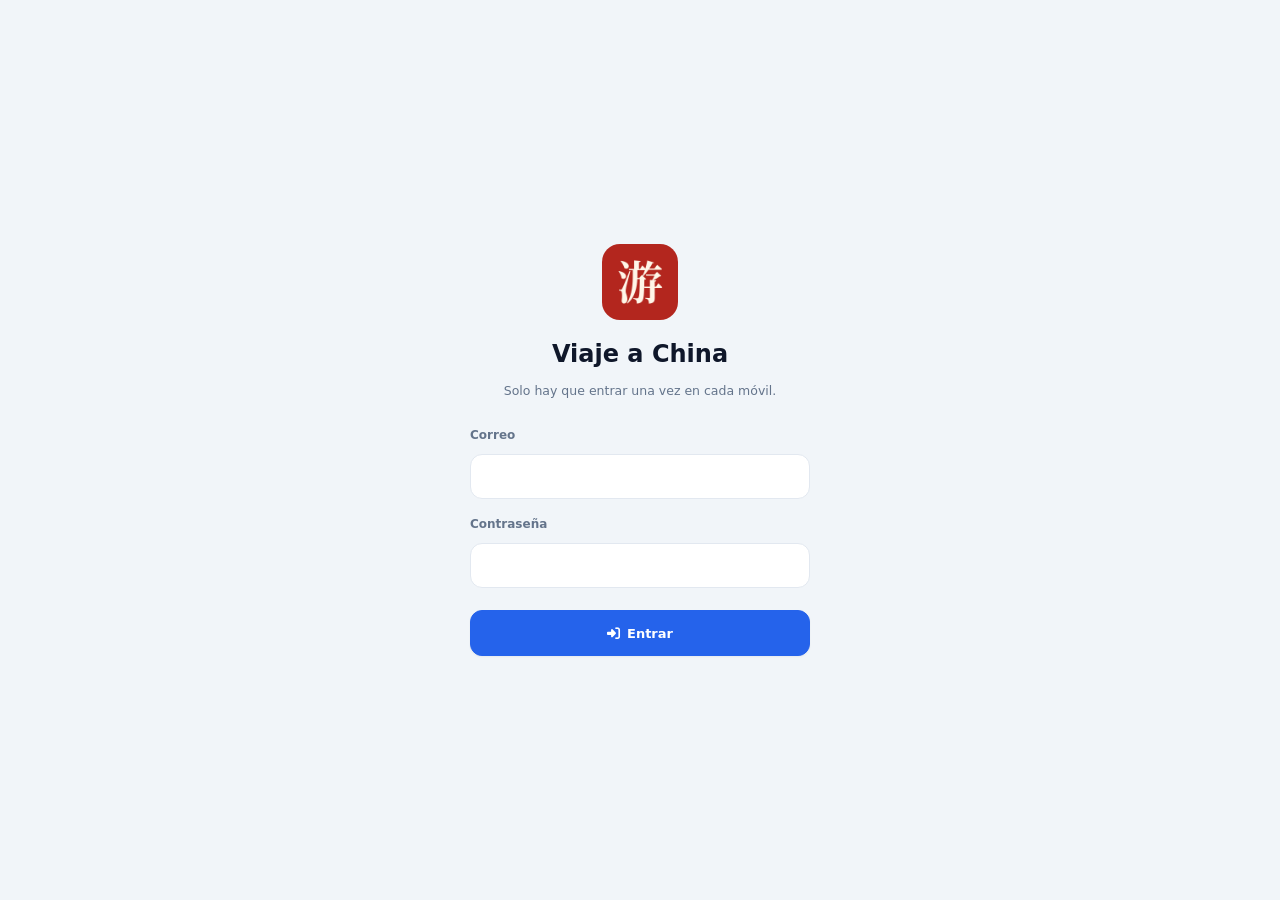
==== commit d83280ae: "Viaje a China: acceso cerrado, datos y documentos en Supabase, avisos push Co-Authored-By: Claude Op" ====
--- a/index.html
+++ b/index.html
@@ -655,6 +655,19 @@
   .lmap.on{height:460px}
 }
 @media (prefers-reduced-motion:reduce){*,*::before,*::after{animation:none!important;transition:none!important}}
+/* Entrada */
+#entrada{position:fixed;inset:0;z-index:100;background:var(--bg);display:flex;align-items:center;justify-content:center;overflow:auto;
+  padding:max(24px,env(safe-area-inset-top)) 16px max(24px,env(safe-area-inset-bottom))}
+#entrada[hidden]{display:none}
+#entF{width:100%;max-width:340px;display:flex;flex-direction:column;gap:10px;text-align:center}
+#entF img{align-self:center;border-radius:18px}
+#entF h1{margin:6px 0 0;font-size:24px;color:var(--ink)}
+#entF .n{margin:0 0 10px}
+#entF label{text-align:left;margin:6px 0 0}
+#entF [hidden]{display:none}
+#entF input{font:16px var(--f);width:100%;padding:12px 14px;border:1px solid var(--line);border-radius:12px;background:var(--surface);color:var(--ink)}
+#entF .btn{width:100%;justify-content:center;min-height:46px}
+#entF .alerta{text-align:left;margin:0}
 </style>
 </head>
 <body>
@@ -693,6 +706,7 @@
 <button id="nueva" data-act="recargar" hidden><i class="fa-solid fa-arrows-rotate"></i>Hay una versión nueva de la app · <b>Actualizar</b></button>
 <dialog id="dlg"><div id="dlgB" tabindex="-1" autofocus></div></dialog>
 <div id="grande"></div>
+<div id="entrada" hidden></div>
 
 <nav class="abajo" aria-label="Secciones">
   <button data-t="hoy" class="on"><i class="fa-solid fa-calendar-day"></i><span>Hoy</span></button>
@@ -705,14 +719,9 @@
 <script>
 /* ============================================================
    DATOS FIJOS DE LA APP
-   La agenda y los lugares de aquí son solo el punto de partida:
-   en cuanto la hoja tiene sus pestañas "Agenda" y "Lugares",
-   manda la hoja.
+   Solo guías y consejos: lo personal del viaje está en Supabase, tras el acceso.
    ============================================================ */
-const API_FIJA="https://script.google.com/macros/s/AKfycbwp28-qm4kX92ACiFU8-xxIkq6nfujIqkPympOn6FFhL_pSzanDeY1TindIGPtSlFG6/exec";
-
-// Última copia conocida de la hoja (8 oct 2026); se usa hasta la primera sincronización
-const INICIAL={"itinerario":[{"_row":2,"_k":"1","Día":1,"Fecha":"2026-10-27","Ciudad":"Pekín","Actividades Principales":"Llegada (08:45), Palacio de Verano al atardecer, cena de pato laqueado","Transporte del día":"Vuelo Madrid → Pekín (llegada 8:45)","Noche en":"Zhong An Hotel Beijing"},{"_row":3,"_k":"2","Día":2,"Fecha":"2026-10-28","Ciudad":"Pekín","Actividades Principales":"Plaza de Tiananmen, Ciudad Prohibida (audioguía), Parque Jingshan, Templo del Cielo","Transporte del día":"-","Noche en":"Zhong An Hotel Beijing"},{"_row":4,"_k":"3","Día":3,"Fecha":"2026-10-29","Ciudad":"Pekín","Actividades Principales":"Gran Muralla en Jinshanling (excursión, a las 7:15 en Dengshikou), Hutongs y lago Houhai","Transporte del día":"-","Noche en":"Zhong An Hotel Beijing"},{"_row":5,"_k":"4","Día":4,"Fecha":"2026-10-30","Ciudad":"Xi'an","Actividades Principales":"Gran Mezquita, bici por la muralla, Torre del Tambor, Barrio Musulmán","Transporte del día":"Tren bala Pekín → Xi'an (salida 7:55)","Noche en":"Chang Gexing Hotel (Bell Tower Hui Fang)"},{"_row":6,"_k":"5","Día":5,"Fecha":"2026-10-31","Ciudad":"Xi'an","Actividades Principales":"Guerreros de Terracota, Gran Pagoda de la Oca Salvaje","Transporte del día":"Vuelo Xi'an → Shanghái (salida 21:30)","Noche en":"Homeinn Neo (Wukang Building)"},{"_row":7,"_k":"6","Día":6,"Fecha":"2026-11-01","Ciudad":"Shanghái","Actividades Principales":"Jardín Yuyuan, Museo de Shanghái, calle Nanjing y el Bund","Transporte del día":"-","Noche en":"Homeinn Neo (Wukang Building)"},{"_row":8,"_k":"7","Día":7,"Fecha":"2026-11-02","Ciudad":"Shanghái","Actividades Principales":"Concesión Francesa, Tianzifang, miradores de Pudong","Transporte del día":"-","Noche en":"Homeinn Neo (Wukang Building)"},{"_row":9,"_k":"8","Día":8,"Fecha":"2026-11-03","Ciudad":"Shanghái","Actividades Principales":"Concesión Francesa","Transporte del día":"Vuelo Shanghái → Zhangjiajie (salida 13:15)","Noche en":"Shile Minsu (Tianmenshan Cableway)"},{"_row":10,"_k":"9","Día":9,"Fecha":"2026-11-04","Ciudad":"Zhangjiajie","Actividades Principales":"Montaña Tianmen y traslado a Wulingyuan","Transporte del día":"-","Noche en":"Tianchong Yunhai Resort (Wulingyuan)"},{"_row":11,"_k":"10","Día":10,"Fecha":"2026-11-05","Ciudad":"Zhangjiajie","Actividades Principales":"Parque Forestal: ascensor Bailong, Yuanjiajie, Montaña Tianzi y teleférico","Transporte del día":"-","Noche en":"Tianchong Yunhai Resort (Wulingyuan)"},{"_row":12,"_k":"11","Día":11,"Fecha":"2026-11-06","Ciudad":"Zhangjiajie","Actividades Principales":"Parque Forestal por abajo: Arroyo del Látigo Dorado y los otros teleféricos","Transporte del día":"-","Noche en":"Jingya Hotel (Tianmenshan Cableway)"},{"_row":13,"_k":"12","Día":12,"Fecha":"2026-11-07","Ciudad":"Yangshuo","Actividades Principales":"Llegada a Guilin, Colina de la Trompa de Elefante, Pagodas del Sol y la Luna","Transporte del día":"Tren Zhangjiajie → Guilin (salida 7:12)","Noche en":"Venus Royal Hotel (Elephant Trunk Hill)"},{"_row":14,"_k":"13","Día":13,"Fecha":"2026-11-08","Ciudad":"Yangshuo","Actividades Principales":"Crucero por el río Li a Yangshuo, West Street, Impresión Liu Sanjie","Transporte del día":"-","Noche en":"Non Stay Can't Resort (Yulong River)"},{"_row":15,"_k":"14","Día":14,"Fecha":"2026-11-09","Ciudad":"Yangshuo","Actividades Principales":"Balsa por el Yulong, moto por los arrozales, Xingping y atardecer en Laozhai","Transporte del día":"-","Noche en":"Non Stay Can't Resort (Yulong River)"},{"_row":16,"_k":"15","Día":15,"Fecha":"2026-11-10","Ciudad":"Yangshuo","Actividades Principales":"Colina de la Luna, tren a Shenzhen, Huaqiangbei de noche y robots en UpperHills","Transporte del día":"Tren bala Yangshuo → Shenzhen (salida 14:26)","Noche en":"Maker Hotel (Huaqiangbei)"},{"_row":17,"_k":"16","Día":16,"Fecha":"2026-11-11","Ciudad":"Shenzhen","Actividades Principales":"Museo y mercados de Huaqiangbei (Día del Soltero), DJI Sky City, tren a Hong Kong","Transporte del día":"Tren bala Shenzhen → Hong Kong (salida 17:53)","Noche en":"Golden Island Hotel (Yau Ma Tei)"},{"_row":18,"_k":"17","Día":17,"Fecha":"2026-11-12","Ciudad":"Hong Kong","Actividades Principales":"Monasterio de los 10.000 Budas, Mong Kok, tranvía al pico victoria","Transporte del día":"-","Noche en":"Golden Island Hotel (Yau Ma Tei)"},{"_row":19,"_k":"18","Día":18,"Fecha":"2026-11-13","Ciudad":"Hong Kong","Actividades Principales":"Mercados nocturnos, Symphony of Lights","Transporte del día":"-","Noche en":"Golden Island Hotel (Yau Ma Tei)"},{"_row":20,"_k":"19","Día":19,"Fecha":"2026-11-14","Ciudad":"Hong Kong","Actividades Principales":"Últimas compras, Avenida de las Estrellas","Transporte del día":"Vuelo Hong Kong → Madrid (salida 19:45)","Noche en":"-"}],"alojamiento":[{"_row":2,"_k":"Pekín","Ciudad":"Pekín","Hotel":"Zhong An Hotel Beijing","Check-in":"2026-10-27","Check-out":"2026-10-30","Noches":3,"Precio total":115.68,"Precio por noche":38.56,"Estado":"Reservado","Recibo":"HotelPekin.pdf","Notas":"Reserva de Booking, ya pagada. Junto a la estación de Pekín (北京站).","Dirección (chino)":"北京市东城区盔甲厂胡同6号（中安宾馆）","Localizador":"18241069612414325337"},{"_row":3,"_k":"Xi'an","Ciudad":"Xi'an","Hotel":"Chang Gexing Hotel (Bell Tower Hui Fang)","Check-in":"2026-10-30","Check-out":"2026-10-31","Noches":1,"Precio total":9.46,"Precio por noche":9.46,"Estado":"Reservado","Recibo":"HotelXian.pdf","Notas":"Trip.com, pedido 1598741613707760. Entrada desde las 14:00 y salida antes de las 14:00. Tel. +86 181 9126 3778.","Dirección (chino)":"西安市莲湖区北院门106号","Localizador":"9926092985973009"},{"_row":4,"_k":"Shanghái","Ciudad":"Shanghái","Hotel":"Homeinn Neo (Wukang Building)","Check-in":"2026-10-31","Check-out":"2026-11-03","Noches":3,"Precio total":172.03,"Precio por noche":57.343333333333334,"Estado":"Reservado","Recibo":"HotelShangai.pdf","Notas":"Trip.com, pedido 1598741613820167. Llegáis de noche: el vuelo aterriza a las 23:50 en Hongqiao. Salida antes de las 12:00. Tel. +86 137 8891 7163.","Dirección (chino)":"上海市长宁区兴国路386弄2号3层（如家酒店·neo 上海淮海中路武康大楼店）","Localizador":"2609300029077986863"},{"_row":5,"_k":"Zhangjiajie","Ciudad":"Zhangjiajie","Hotel":"Shile Minsu (Tianmenshan Cableway)","Check-in":"2026-11-03","Check-out":"2026-11-04","Noches":1,"Precio total":15.91,"Precio por noche":15.91,"Estado":"Reservado","Recibo":"HotelZhangiaye1.pdf","Notas":"Trip.com, pedido 1598741908612151. Al lado del teleférico de Tianmen. Entrada desde las 14:00 y salida antes de las 12:00. Incluye cupones de descuento: 50 CNY por persona en la entrada al Parque Forestal y 50 CNY en el puente de cristal. Tel. +86 158 7443 1314.","Dirección (chino)":"张家界市永定区官黎坪街道官黎坪居委会赵家院子三巷四号（拾樂民宿 张家界天门山索道店）","Localizador":"1598741908612416"},{"_row":6,"_k":"Zhangjiajie","Ciudad":"Zhangjiajie","Hotel":"Tianchong Yunhai Resort (Wulingyuan)","Check-in":"2026-11-04","Check-out":"2026-11-06","Noches":2,"Precio total":70.06,"Precio por noche":35.03,"Estado":"Reservado","Recibo":"HotelZhangiaye2.pdf","Notas":"Trip.com, pedido 1598741908727031. En Wulingyuan, cerca de la entrada del Parque Forestal y a 10 min a pie de la estación de autobuses. Entrada desde las 6:00 y salida antes de las 15:00. Incluye fruta de bienvenida, mapa de la zona y un mayordomo que ayuda con el itinerario. Tel. +86 191 7440 1816.","Dirección (chino)":"张家界市武陵源区武陵大道175号（天崇云海度假酒店 武陵源国家森林公园店）","Localizador":"1598741908727867"},{"_row":7,"_k":"Zhangjiajie","Ciudad":"Zhangjiajie","Hotel":"Jingya Hotel (Tianmenshan Cableway)","Check-in":"2026-11-06","Check-out":"2026-11-07","Noches":1,"Precio total":10.14,"Precio por noche":10.14,"Estado":"Reservado","Recibo":"HotelZhangiaye3.pdf","Notas":"Trip.com, pedido 1598741908737462. Junto a la estación de tren de Zhangjiajie (张家界站), que no es la del tren bala: a Zhangjiajie Oeste hay unos 20 min en taxi. Entrada desde las 10:00 y salida antes de las 14:00. No reembolsable. Tel. +86 173 0744 3799.","Dirección (chino)":"张家界市永定区张家界火车站出站口西南方向约100米","Localizador":"1598741908738526"},{"_row":8,"_k":"Guilin","Ciudad":"Guilin","Hotel":"Venus Royal Hotel (Elephant Trunk Hill)","Check-in":"2026-11-07","Check-out":"2026-11-08","Noches":1,"Precio total":44.22,"Precio por noche":44.22,"Estado":"Reservado","Recibo":"HotelGuilin.pdf","Notas":"Trip.com. A 100 m de las pagodas del Sol y la Luna y a 200 m de la Colina de la Trompa de Elefante. Desayuno incluido el 8 nov, desde las 7:00. Entrada desde las 14:00. Cancelación gratis hasta el 7 nov a las 14:00. Terraza con vistas en la última planta. Tel. +86 185 8994 1990.","Dirección (chino)":"桂林市象山区滨江路11号（维纳斯皇家酒店 象鼻山日月双塔店）","Localizador":"1598741908929993"},{"_row":9,"_k":"Yangshuo","Ciudad":"Yangshuo","Hotel":"Non Stay Can't Resort (Yulong River)","Check-in":"2026-11-08","Check-out":"2026-11-10","Noches":2,"Precio total":59.68,"Precio por noche":29.84,"Estado":"Reservado","Recibo":"HotenYangshuo.pdf","Notas":"Trip.com. Habitación superior con vista. Desayuno incluido el 9 y el 10 nov. Entrada desde las 15:00 y salida antes de las 12:00. Junto al parque ecológico del Yulong, a 4,5 km de la Calle Oeste: para cenar en el pueblo, DiDi de 10-15 min. Incluye té por la tarde y mayordomo que ayuda con el itinerario. Tel. +86 182 7830 8263.","Dirección (chino)":"阳朔县骥马村（遇龙河生态公园大门前左转300米）（非住不可度假酒店）","Localizador":"1598741908995281"},{"_row":10,"_k":"Shenzhen","Ciudad":"Shenzhen","Hotel":"Maker Hotel (Huaqiangbei)","Check-in":"2026-11-10","Check-out":"2026-11-11","Noches":1,"Precio total":30.25,"Precio por noche":30.25,"Estado":"Reservado","Recibo":"HotelShenzen.pdf","Notas":"Trip.com, pedido 1598741922837685. A 5 min a pie del metro Huaqiang North y de los mercados; Futian (tren a Hong Kong) a 2 paradas de metro. Entrada desde las 10:00 y salida antes de las 14:00. Desayuno no incluido: bufé de 7:30 a 9:30 por 25 CNY por persona. Consigna de equipaje gratis. Cancelación gratis hasta el 10 nov a las 20:00. Tel. +86 755 8368 0880.","Dirección (chino)":"深圳市福田区华强南路3034号赛格苑1栋（趣创酒店 福田华强北地铁站店）","Localizador":"1598741922838724"},{"_row":11,"_k":"Hong Kong","Ciudad":"Hong Kong","Hotel":"Golden Island Hotel (Yau Ma Tei)","Check-in":"2026-11-11","Check-out":"2026-11-14","Noches":3,"Precio total":106.29,"Precio por noche":35.43,"Estado":"Reservado","Recibo":"HotelHongKong.pdf","Notas":"Trip.com, pedido ya pagado. Es una pensión en la 7.ª planta del Alhambra Building, en Nathan Road: a 350 m del metro de Jordan, cerca de Temple Street y a 1,6 km de West Kowloon. Habitación estándar con cama doble pequeña. Entrada desde las 14:00 y salida de 8:00 a 12:00. Sin desayuno. Guardan maletas. Llegáis sobre las 19:00: si la recepción no está, llamad. Tel. +852 2783 7952.","Dirección (chino)":"九龍油麻地彌敦道385號平安大樓7樓1室（金島賓館）","Localizador":"1598741924295859"}],"transporte":[{"_row":2,"_k":"27/10/2026","Fecha":"2026-10-27","Tipo":"Vuelo","Origen":"Madrid","Destino":"Pekín","Salida":"","Llegada":"8:45","Nº vuelo/tren":"EY888","Precio":1390,"Estado":"Reservado","Recibo":"","Notas":"Etihad, reserva de Trip.com del 27 may 2026 con los billetes ya emitidos. 2 pasajeros; el precio es la ida y la vuelta. Sale el 26 oct: Madrid 9:45 → Abu Dabi 19:35 (EY102), escala de 1 h 45 y Abu Dabi 21:20 → Pekín 8:45 del 27 (EY888). Llega a Daxing (PKX), el aeropuerto nuevo, a unos 50 km del hotel. Para el check-in online en Etihad hace falta el localizador de la aerolínea (6 caracteres), que suele venir en el email de billetes emitidos.","Localizador":"1598739276305547"},{"_row":3,"_k":"30/10/2026","Fecha":"2026-10-30","Tipo":"Tren bala","Origen":"Pekín","Destino":"Xi'an","Salida":"7:55","Llegada":"12:05","Nº vuelo/tren":"G351","Precio":165.96,"Estado":"Pendiente","Recibo":"","Notas":"Prerreserva en Trip.com para 2 adultos en 2.ª clase: la compran solos cuando salgan los billetes y avisan por email en 2 h como mucho. Hasta entonces no está confirmado. Sale de Pekín Oeste (北京西站), no de la estación de Pekín que hay junto al hotel, y llega a Xi'an Norte (西安北站).","Localizador":"1598741746764551"},{"_row":4,"_k":"31/10/2026","Fecha":"2026-10-31","Tipo":"Vuelo","Origen":"Xi'an","Destino":"Shanghái","Salida":"21:30","Llegada":"23:50","Nº vuelo/tren":"9C8676","Precio":146.48,"Estado":"Reservado","Recibo":"VueloXianShangai.pdf","Notas":"Spring Airlines, llega a Hongqiao (SHA). Solo equipaje de mano: una pieza de 7 kg y 20×30×40 cm por persona; la maleta facturada no está incluida. Booking 40-1164291927.","Localizador":"BMFWWXG"},{"_row":5,"_k":"03/11/2026","Fecha":"2026-11-03","Tipo":"Vuelo","Origen":"Shanghái","Destino":"Zhangjiajie","Salida":"13:15","Llegada":"15:50","Nº vuelo/tren":"HO2165","Precio":182.32,"Estado":"Reservado","Recibo":"VueloShangaiZhangiaye.pdf","Notas":"Juneyao Airlines. Sale de Pudong (PVG) y llega a Zhangjiajie Hehua (DYG). Por persona: maleta facturada de 20 kg y equipaje de mano de 10 kg. Reserva Travelfrom U2CQYGU1.","Localizador":"J99461"},{"_row":6,"_k":"07/11/2026","Fecha":"2026-11-07","Tipo":"Tren","Origen":"Zhangjiajie","Destino":"Guilin","Salida":"7:12","Llegada":"14:27","Nº vuelo/tren":"D3967","Precio":103.8,"Estado":"Pendiente","Recibo":"","Notas":"Prerreserva en Trip.com para 2 adultos en 2.ª clase: la compran solos cuando salgan los billetes y avisan por email en 2 h como mucho. Hasta entonces no está confirmado. Sale de Zhangjiajie Oeste (张家界西站).","Localizador":"1598742583784394"},{"_row":7,"_k":"10/11/2026","Fecha":"2026-11-10","Tipo":"Tren bala","Origen":"Yangshuo","Destino":"Shenzhen","Salida":"14:26","Llegada":"17:16","Nº vuelo/tren":"G2961","Precio":80.72,"Estado":"Pendiente","Recibo":"","Notas":"Prerreserva en Trip.com para 2 adultos en 2.ª clase: la compran solos cuando salgan los billetes y avisan por email en 2 h como mucho. Hasta entonces no está confirmado. Sale de la estación de Yangshuo (阳朔站), junto a Xingping, y llega a Shenzhen Norte (深圳北站).","Localizador":"1598742584055717"},{"_row":8,"_k":"11/11/2026","Fecha":"2026-11-11","Tipo":"Tren bala","Origen":"Shenzhen","Destino":"Hong Kong","Salida":"17:53","Llegada":"18:07","Nº vuelo/tren":"G5829","Precio":22.14,"Estado":"Pendiente","Recibo":"","Notas":"Prerreserva en Trip.com para 2 adultos en 2.ª clase: la compran solos cuando salgan los billetes y avisan por email en 2 h como mucho. Hasta entonces no está confirmado. Sale de Futian (福田站), a 2 paradas de metro de Huaqiangbei, y llega a Hong Kong West Kowloon en 14 min. Los dos controles de frontera, salida de China y entrada en Hong Kong, se pasan en West Kowloon.","Localizador":"1598742586704847"},{"_row":9,"_k":"14/11/2026","Fecha":"2026-11-14","Tipo":"Vuelo","Origen":"Hong Kong","Destino":"Madrid","Salida":"19:45","Llegada":"7:25 (15 nov)","Nº vuelo/tren":"EY871","Precio":"","Estado":"Reservado","Recibo":"","Notas":"Etihad, misma reserva que la ida. Hong Kong 19:45 → Abu Dabi 0:30 del 15 (EY871), escala de 2 h y Abu Dabi 2:35 → Madrid 7:25 (EY101). El precio va en el vuelo de ida.","Localizador":"1598739276305547"}],"checklist":[{"_row":2,"_k":"Pasaportes con validez suficiente (mínimo 6 meses)","Tarea":"Pasaportes con validez suficiente (mínimo 6 meses)","Hecho":false},{"_row":3,"_k":"Comprobar requisitos de entrada / visado para China y Hong Kong","Tarea":"Comprobar requisitos de entrada / visado para China y Hong Kong","Hecho":false},{"_row":4,"_k":"Seguro de viaje","Tarea":"Seguro de viaje","Hecho":true},{"_row":5,"_k":"Alipay y/o WeChat Pay con tarjeta vinculada","Tarea":"Alipay y/o WeChat Pay con tarjeta vinculada","Hecho":false},{"_row":6,"_k":"eSIM o roaming con datos","Tarea":"eSIM o roaming con datos","Hecho":false},{"_row":7,"_k":"Mapas y traductor descargados sin conexión","Tarea":"Mapas y traductor descargados sin conexión","Hecho":false},{"_row":8,"_k":"Entradas Ciudad Prohibida","Tarea":"Entradas Ciudad Prohibida","Hecho":false},{"_row":9,"_k":"Entradas Guerreros de Terracota","Tarea":"Entradas Guerreros de Terracota","Hecho":false},{"_row":10,"_k":"Entradas Tianmen y Parque Forestal de Zhangjiajie","Tarea":"Entradas Tianmen y Parque Forestal de Zhangjiajie","Hecho":false},{"_row":11,"_k":"Crucero / balsas del río Li","Tarea":"Crucero / balsas del río Li","Hecho":false},{"_row":12,"_k":"Adaptador de enchufe y batería externa","Tarea":"Adaptador de enchufe y batería externa","Hecho":false},{"_row":13,"_k":"Copias de pasaportes y reservas","Tarea":"Copias de pasaportes y reservas","Hecho":false},{"_row":14,"_k":"Octopus en la Cartera del iPhone para Hong Kong","Tarea":"Octopus en la Cartera del iPhone para Hong Kong","Hecho":false}]};
+const SUPA="https://epkoicrucqachfavvjnm.supabase.co",SUPA_CLAVE="sb_publishable_K0tp9htWWnvz9pSTBcAHSw_Un3AVaBS";   // clave pública: sin una sesión de los viajeros no da acceso a nada
 
 const CIUDADES={
   pekin:      {n:"Pekín",       zh:"北京",   c:"#DC2626", ico:"fa-landmark",     lat:39.905, lon:116.397, mon:"CNY", fp:"center 75%",
@@ -731,224 +740,6 @@
     cr:["Benh LIEU SONG (Flickr)","CC BY-SA 4.0","https://commons.wikimedia.org/wiki/File:Hong_Kong_Harbour_Night_2019-06-11.jpg"]}
 };
 const ALIAS_CIUDAD={shenzen:"shenzhen",beijing:"pekin",guilin:"yangshuo"};
-
-const mk=(h,rows)=>rows.map(r=>Object.fromEntries(h.map((k,i)=>[k,r[i]??""])));
-
-/* ---------- Lugares: nombre en chino para taxis y Mapas ----------
-   Horarios y precios son orientativos. */
-const SEED_LUGARES=mk(["Ciudad","Nombre","Chino","Horario","Precio","Reserva","Notas","Lat","Lon"],[
- ["Pekín","Templo del Cielo","天坛公园","Parque 6:00–22:00; edificios 8:00–17:00","Unos 34 CNY (entrada combinada)","Comprada en Trip.com","","39.882","116.407"],
- ["Pekín","Plaza de Tiananmen","天安门广场","","Gratis","Se entra con las entradas de la Ciudad Prohibida y el pasaporte","Control de seguridad en los accesos","39.9041","116.3914"],
- ["Pekín","Ciudad Prohibida","故宫博物院","8:30–16:30, cierra los lunes","Unos 60 CNY","Compradas: el correo está en Outlook. Entrada con pasaporte","Entrada por el sur (Puerta Meridiana), salida por el norte. Tiene audioguía propia en la app","39.9158","116.3908"],
- ["Pekín","Parque Jingshan","景山公园","6:30–21:00","Unos 2 CNY","","Frente a la salida norte de la Ciudad Prohibida","39.9237","116.3904"],
- ["Pekín","Gran Muralla (Jinshanling)","金山岭长城","","","Excursión de GetYourGuide con conductor y sin guía: a las 7:15 en la salida C del metro Dengshikou (灯市口, línea 5), junto al Regent Hotel (北京丽晶酒店). Se sale de la muralla por la Puerta Este hacia las 15:30","Tramo a unos 150 km de Pekín, menos masificado y en parte sin restaurar.","40.6760","117.2400"],
- ["Pekín","Hutongs (Nanluoguxiang)","南锣鼓巷","","Gratis","","","39.9356","116.3968"],
- ["Xi'an","Muralla de Xi'an (Puerta Sur)","西安城墙永宁门","8:00–22:00","Unos 54 CNY; bici aparte","","El alquiler de bicis cierra antes que la muralla","34.2532","108.9423"],
- ["Xi'an","Barrio Musulmán","回民街","","Gratis","","","34.2658","108.9391"],
- ["Xi'an","Guerreros de Terracota","秦始皇兵马俑博物馆","8:30–17:00","Unos 120 CNY","Comprada en Trip.com; entrada con pasaporte","","34.3855","109.2734"],
- ["Xi'an","Torre de la Campana","西安钟楼","","","","","34.261","108.9423"],
- ["Shanghái","El Bund","外滩","","Gratis","","","31.2420","121.4855"],
- ["Shanghái","Torre de Shanghái","上海中心大厦","Mirador 8:30–21:30","Unos 180 CNY","","","31.2355","121.5011"],
- ["Shanghái","Jardín Yuyuan","豫园","9:00–16:30 (última entrada 16:00), cierra los lunes","40 CNY","Mejor comprada en Trip.com: se entra con el código","","31.2272","121.4921"],
- ["Shanghái","Templo del Buda de Jade","玉佛禅寺","8:00–16:30","Unos 20 CNY","","","31.2433","121.4406"],
- ["Shanghái","Concesión Francesa (Wukang Road)","武康路","","Gratis","","","31.206","121.438"],
- ["Zhangjiajie","Montaña Tianmen","天门山国家森林公园","8:00–16:00","Unos 275 CNY con teleférico","Trip.com, con franja horaria (mejor la primera) y pasaporte","Línea B, por la puerta Este, al lado del hotel","29.117","110.479"],
- ["Zhangjiajie","Parque Forestal de Zhangjiajie","张家界国家森林公园","7:00–18:00","Unos 225 CNY, válida varios días","Trip.com, con franja horaria y pasaporte","Entrada de Wulingyuan: 武陵源","29.345","110.55"],
- ["Zhangjiajie","Yuanjiajie","袁家界","","Incluido en la entrada del parque","","","29.345","110.55"],
- ["Zhangjiajie","Montaña Tianzi","天子山","","Incluido; teleférico aparte","","","29.345","110.55"],
- ["Zhangjiajie","Ascensor Bailong","百龙天梯","","Unos 65 CNY por trayecto","","","29.345","110.55"],
- ["Zhangjiajie","Arroyo del Látigo Dorado","金鞭溪","","Incluido en la entrada del parque","","","29.345","110.55"],
- ["Zhangjiajie","Estación Zhangjiajie Oeste","张家界西站","","","","Estación de alta velocidad","29.117","110.479"],
- ["Yangshuo","Calle Oeste de Yangshuo","阳朔西街","","Gratis","","","24.7755","110.4925"],
- ["Yangshuo","Xingping","兴坪古镇","","Balsa aparte","","Embarcadero de las balsas del río Li","24.92","110.52"],
- ["Yangshuo","Valle del río Yulong","遇龙河","","","","","24.77","110.43"],
- ["Yangshuo","Colina de la Luna","月亮山","","Unos 15 CNY","","","24.716","110.477"],
- ["Yangshuo","Cueva de Plata","银子岩","","","","Cueva iluminada a unos 20 km de Yangshuo, cerca de la Colina de la Luna.","",""],
- ["Guilin","Embarcadero de Zhujiang","竹江码头","Salidas por la mañana","","Comprado en Trip.com","De aquí salen los cruceros de 4 estrellas a Yangshuo; los de 3 estrellas, de Mopanshan (磨盘山码头).","",""],
- ["Yangshuo","Mirador de Laozhai","老寨山","","","","Mirador sobre el río Li en el mismo Xingping.","",""],
- ["Shenzhen","Estación Shenzhen Norte","深圳北站","","","","","22.609","114.029"],
- ["Hong Kong","Estación de West Kowloon","香港西九龍站","","","","Aquí se pasa el control de frontera","22.3042","114.165"],
- ["Hong Kong","Monasterio de los 10.000 Budas","萬佛寺","9:00–17:00","Gratis","","En Sha Tin","22.3876","114.1848"],
- ["Hong Kong","Mong Kok","旺角","","","","","22.3193","114.1694"],
- ["Hong Kong","Peak Tram","山頂纜車","","","","Estación inferior en Garden Road, Central","22.2779","114.1596"],
- ["Hong Kong","Paseo de Tsim Sha Tsui","尖沙咀海濱花園","","Gratis","","Symphony of Lights todos los días a las 20:00","22.2935","114.172"],
- ["Hong Kong","Mercado nocturno de Temple Street","廟街夜市","Desde el atardecer","Gratis","","","22.3069","114.1699"],
- ["Hong Kong","Avenida de las Estrellas","星光大道","","Gratis","","","22.293","114.174"],
- ["Yangshuo","Impresión Liu Sanjie","印象·刘三姐","Por la noche","","Entradas en Trip.com","Espectáculo al aire libre sobre el río Li.","",""],
- ["Yangshuo","Estación de Yangshuo","阳朔站","","","","Estación del tren bala, junto a Xingping y a unos 35 km del pueblo.","",""],
- ["Guilin","Colina de la Trompa de Elefante","象鼻山","","","","El símbolo de Guilin, a orillas del río Li.","",""],
- ["Guilin","Pagodas del Sol y la Luna","日月双塔","","","","En el lago Shan, dentro de los Dos Ríos y Cuatro Lagos. Mejor de noche, iluminadas.","",""],
- ["Guilin","Calle Zhengyang","正阳步行街","","Gratis","","Calle peatonal del centro, junto a los callejones Este y Oeste.","",""],
- ["Shenzhen","Calle Huaqiangbei","华强北商业步行街","","Gratis","","Calle peatonal en el centro de los mercados de electrónica.","",""],
- ["Shenzhen","Mercado SEG","赛格电子市场","Mañana y tarde","","","Componentes, placas, herramientas y drones. Para frikis de la electrónica.","",""],
- ["Shenzhen","Huaqiang Electronics World","华强电子世界","Mañana y tarde","","","Electrónica de consumo, gadgets y accesorios.","",""],
- ["Shenzhen","Yuanwang Digital Mall","远望数码商城","Mañana y tarde","","","Móviles, tablets y accesorios.","",""],
- ["Shenzhen","Museo de Huaqiangbei","华强北博物馆","10:00–18:00, cierra los lunes","","","5.ª planta de Modern Window (现代之窗大厦).","",""],
- ["Shenzhen","Tienda de robots en UpperHills","深业上城","Horario del centro comercial","Gratis","","Tienda de robots humanoides de EngineAI y JD en el centro comercial UpperHills.","",""],
- ["Shenzhen","DJI Sky City","大疆天空之城","","Gratis","","Sede de DJI en Nanshan con tienda insignia de cuatro plantas. Metro: Shigu (石鼓), línea 13.","",""],
- ["Shenzhen","Estación de Futian","福田站","","","","Estación subterránea del tren a Hong Kong West Kowloon, a 2 paradas de metro de Huaqiangbei.","",""],
- ["Pekín","Palacio de Verano","颐和园","6:30–18:00 (última entrada 17:00)","Unos 30 CNY","Entrada normal en WeChat con el pasaporte (o en Trip.com)","El atardecer, desde el Puente de los 17 Arcos.","39.9990","116.2730"],
- ["Pekín","Lago Houhai","后海","","Gratis","","Street food en Shichahai (什刹海) y bares junto al lago.","39.9405","116.3815"],
- ["Xi'an","Gran Mezquita de Xi'an","西安化觉巷清真大寺","8:00–19:00","Unos 25 CNY","","En el callejón Huajue, junto a la Torre del Tambor. Ropa que cubra hombros y rodillas.","34.2630","108.9395"],
- ["Xi'an","Torre del Tambor de Xi'an","西安鼓楼","","Unos 30 CNY","","Frente a la Torre de la Campana, a la entrada del Barrio Musulmán.","34.2618","108.9390"],
- ["Xi'an","Gran Pagoda de la Oca Salvaje","大雁塔","","Templo unos 40 CNY; subir a la pagoda, aparte","","Fuente musical en la plaza norte por la noche.","34.2197","108.9594"],
- ["Shanghái","Museo de Shanghái","上海博物馆","9:00–17:00, cierra los lunes","Gratis","Reserva nominal obligatoria con pasaporte","En la Plaza del Pueblo.","31.2283","121.4697"],
- ["Shanghái","Calle Nanjing","南京路步行街","","Gratis","","Peatonal desde la Plaza del Pueblo hasta el Bund.","31.2355","121.4790"],
- ["Shanghái","Calle Tianzifang","田子坊","","Gratis","","Callejuelas de tiendas y cafés en la Concesión Francesa.","31.2087","121.4665"],
- ["Shanghái","Perla Oriental","东方明珠","","Unos 200 CNY","","Torre de televisión de Pudong.","31.2419","121.4956"],
- ["Shanghái","Torre Jin Mao","金茂大厦","","Unos 120 CNY","","Mirador en la planta 88.","31.2372","121.5016"]
-]).map((l,i)=>({ID:"l"+String(i+1).padStart(2,"0"),Ciudad:l.Ciudad,Nombre:l.Nombre,Chino:l.Chino,"Dirección":"",Horario:l.Horario,Precio:l.Precio,Reserva:l.Reserva,Notas:l.Notas,Lat:l.Lat,Lon:l.Lon}));
-
-/* ---------- Agenda propuesta: [hora, fin, qué, lugar, tipo, notas] ----------
-   Los vuelos y trenes NO van aquí: salen de la pestaña Transporte.
-   Lugar "Hotel" = el hotel de esa noche; "Hotel (salida)" = el que se deja ese día. */
-const AGENDA_BASE={
- "2026-10-27":[
-  ["09:00", "10:30", "Inmigración, maletas y datos móviles", "", "traslado", "Activad la eSIM y comprobad que Alipay funciona antes de salir del aeropuerto."],
-  ["10:30", "12:00", "Traslado al hotel y dejar maletas", "Hotel", "traslado", "Aterrizáis en Daxing (PKX), a unos 50 km. En DiDi o taxi, 1 h y unos 200 CNY. En metro, 1 h 10 y unos 40 CNY: Daxing Airport Express hasta Caoqiao, línea 10 hasta Jiaomen West, línea 4 hasta Xuanwumen y línea 2 hasta Beijing Railway Station. El check-in suele ser a partir de las 14:00; pedid que os guarden el equipaje."],
-  ["12:30", "13:30", "Comida cerca del hotel", "", "comida", ""],
-  ["14:45", "15:45", "Traslado al Palacio de Verano", "Palacio de Verano", "traslado", "Está al noroeste, a unos 20 km del hotel: 45-60 min en DiDi, o metro hasta Beigongmen (北宫门, línea 4). Id con tiempo: la última entrada es sobre las 17:00."],
-  ["15:45", "17:45", "Palacio de Verano al atardecer", "Palacio de Verano", "visita", "El sol se pone hacia las 17:20-17:30: esperadlo en el Puente de los 17 Arcos o en la orilla del lago Kunming. La entrada normal se compra en WeChat con el pasaporte; si la cogisteis en Trip.com, llevad el código."],
-  ["18:00", "19:00", "Vuelta al centro", "", "traslado", ""],
-  ["19:15", "21:00", "Cena de pato laqueado", "", "comida", "Hua's Restaurant (花家怡园), local de Dongzhimen, en la calle Guijie: abre hasta tarde y queda de camino. Noche tranquila para el jet lag."]],
- "2026-10-28":[
-  ["07:45", "08:15", "Metro a Tiananmen", "", "traslado", "Del hotel, línea 2 hasta Qianmen (前门) o línea 1 hasta Tiananmen East (天安门东). Llevad el pasaporte físico."],
-  ["08:15", "08:45", "Plaza de Tiananmen", "Plaza de Tiananmen", "visita", "La plaza va con reserva, pero se entra con las entradas de la Ciudad Prohibida y el pasaporte."],
-  ["08:45", "12:00", "Ciudad Prohibida con la audioguía", "Ciudad Prohibida", "visita", "Entradas compradas: el correo está en Outlook. Se entra por la Puerta Meridiana y se sale por el norte. La audioguía se abre desde la ficha del lugar."],
-  ["12:00", "12:45", "Parque Jingshan", "Parque Jingshan", "visita", "Justo enfrente de la salida norte. Desde el pabellón de arriba se ve toda la Ciudad Prohibida; es la última parada de la audioguía."],
-  ["13:00", "14:00", "Comida: fideos zhajiangmian", "", "comida", "Fangzhuanchang (方砖厂69号炸酱面), cerca de Nanluoguxiang, a unos 15 min en DiDi. Plan B: Siji Minfu, junto a la Ciudad Prohibida."],
-  ["14:30", "17:00", "Templo del Cielo", "Templo del Cielo", "visita", "Entrada comprada en Trip.com. Los edificios cierran antes que el parque: entrad primero al Salón de la Oración."],
-  ["18:30", "20:00", "Cena de pato en Qianmen", "", "comida", "Jing Yaxgan Roast Duck, local insignia de Qianmen, a un paso del Templo del Cielo. Después, paseo por la calle peatonal de Qianmen iluminada."]],
- "2026-10-29":[
-  ["06:40", "07:15", "A Dengshikou", "", "traslado", "Hay que estar a las 7:15 en la salida C del metro Dengshikou (灯市口, línea 5), junto al aparcamiento del Regent Hotel (北京丽晶酒店, 金宝街99号); salen antes de las 7:30. En metro, unos 25 min: línea 2 de Beijing Railway Station a Chongwenmen (崇文门) y línea 5 dos paradas al norte. En DiDi, unos 10-15 min. Pasaporte, agua, comida para el mediodía, algo de abrigo y calzado con agarre."],
-  ["07:15", "18:00", "Gran Muralla en Jinshanling", "Gran Muralla (Jinshanling)", "visita", "Grupo pequeño con conductor y sin guía: él compra las entradas y la lanzadera. Guardad su teléfono. Lanzadera hasta la calle comercial, control de entrada y subida a Zhuanduokou; en la muralla, a la IZQUIERDA (este) hasta la Torre de los Cinco Ojos del Este y bajada a la Puerta Este, donde os recoge. Estad abajo hacia las 15:15: sale hacia las 15:30 y vuelve al Regent Hotel hacia las 18:00. La audioguía sirve de guía: la primera parada, en el coche."],
-  ["18:45", "19:30", "Hutongs al anochecer", "Hutongs (Nanluoguxiang)", "visita", "Nanluoguxiang está a unos 15 min en DiDi de Dengshikou. Si volvéis tarde, id directos a Houhai."],
-  ["19:30", "21:15", "Lago Houhai y street food en Shichahai", "Lago Houhai", "comida", "Cena picoteando por los puestos de Shichahai y paseo junto al lago con los bares iluminados."],
-  ["21:30", "22:00", "Maletas", "Hotel", "hotel", "Mañana el tren sale a las 7:55 de Pekín Oeste: dejadlo todo hecho."]],
- "2026-10-30":[
-  ["06:30", "07:10", "Checkout y traslado a Pekín Oeste", "Hotel (salida)", "traslado", "El tren G351 sale a las 7:55 de Pekín Oeste (北京西站), no de la estación de Pekín que tenéis junto al hotel. Unos 25-30 min en DiDi o taxi a esa hora. Llegad 45 min antes; el pasaporte hace de billete."],
-  ["12:05", "13:00", "Llegada a Xi'an y traslado al hotel", "Hotel", "hotel", "El tren llega a las 12:05 a Xi'an Norte (西安北站). Metro línea 2 directo hasta la Torre de la Campana, unos 35 min, o DiDi en 30-40 min. La entrada es desde las 14:00: si la habitación no está lista, dejad las maletas."],
-  ["13:00", "14:00", "Comida: fideos biang biang", "", "comida", "El hotel está en Beiyuanmen, en pleno Barrio Musulmán. Aihua Kudai Noodles, Shanghai Leizhali Noodle o cualquier puesto de biangbiang (biangbiang面)."],
-  ["14:00", "15:00", "Gran Mezquita de Xi'an", "Gran Mezquita de Xi'an", "visita", "En el callejón Huajue, a 5 min del hotel: una mezquita de estilo chino, con pabellones en vez de minaretes. Ropa que cubra hombros y rodillas."],
-  ["15:15", "17:45", "Bici por la muralla al atardecer", "Muralla de Xi'an (Puerta Sur)", "visita", "La vuelta completa son unos 14 km, cerca de 2 h. Anochece hacia las 18:15 y el alquiler de bicis cierra antes que la muralla."],
-  ["18:00", "18:45", "Torre del Tambor", "Torre del Tambor de Xi'an", "visita", "A la entrada del Barrio Musulmán, frente a la Torre de la Campana. Iluminada de noche; si llegáis antes del cierre, se puede subir."],
-  ["19:00", "21:00", "Cena en el Barrio Musulmán", "Barrio Musulmán", "comida", "Roujiamo, brochetas de cordero y sopa de pan (泡馍)."]],
- "2026-10-31":[
-  ["07:30", "08:00", "Checkout y dejar maletas en el hotel", "Hotel (salida)", "hotel", ""],
-  ["08:00", "09:00", "Traslado a los Guerreros de Terracota", "", "traslado", "Unos 40 km al este, en Lintong."],
-  ["09:00", "12:30", "Guerreros de Terracota", "Guerreros de Terracota", "visita", "Entradas compradas en Trip.com; llevad el pasaporte. Empezad por la Fosa 1, la más grande."],
-  ["12:30", "13:30", "Comida", "", "comida", ""],
-  ["13:30", "14:30", "Vuelta a Xi'an", "", "traslado", ""],
-  ["15:00", "17:00", "Gran Pagoda de la Oca Salvaje", "Gran Pagoda de la Oca Salvaje", "visita", "Al sur de la muralla, a unos 25 min en DiDi del hotel. Pagoda budista del año 652 dentro del templo Da Ci'en."],
-  ["17:30", "18:00", "Recoger maletas", "Hotel (salida)", "hotel", ""],
-  ["18:30", "19:30", "Traslado al aeropuerto de Xi'an", "", "traslado", "Cerca de 1 h. El vuelo sale a las 21:30: conviene estar 2 h antes."],
-  ["23:50", "", "Traslado al hotel de Shanghái", "Hotel", "traslado", "Aterrizáis en Hongqiao (SHA). A esa hora el metro ya no va: taxi o DiDi, unos 30 min hasta el hotel."]],
- "2026-11-01":[
-  ["09:00", "11:00", "Jardín Yuyuan y bazar", "Jardín Yuyuan", "visita", "Abre a las 9:00 y mañana, lunes, cierra. Mejor con la entrada ya comprada en Trip.com: se entra directamente con el código."],
-  ["11:00", "12:00", "Comida: xiaolongbao en Nanxiang", "", "comida", "Nanxiang Steamed Bun (南翔馒头店), dentro del bazar. Mucha cola en la planta baja; arriba es más tranquilo."],
-  ["12:30", "15:00", "Museo de Shanghái", "Museo de Shanghái", "visita", "En la Plaza del Pueblo. Gratis, pero con reserva nominal obligatoria con pasaporte. Mañana, lunes, cierra: hoy es el día."],
-  ["15:00", "16:30", "Calle Nanjing hasta el Bund", "Calle Nanjing", "visita", "La calle peatonal sale de la Plaza del Pueblo y acaba en el Bund."],
-  ["16:30", "18:00", "El Bund al atardecer", "El Bund", "visita", "Anochece hacia las 17:00: ved encenderse los rascacielos de Pudong al otro lado del río."],
-  ["19:00", "21:00", "Cena", "", "comida", "Para dumplings: Lailai Snack Dumpling (莱莱小笼)."]],
- "2026-11-02":[
-  ["09:30", "10:15", "Desayuno: fideos en Weixiangzhai", "", "comida", "Weixiangzhai (味香斋), clásico barato de fideos con salsa de sésamo."],
-  ["10:30", "13:30", "Concesión Francesa", "Concesión Francesa (Wukang Road)", "visita", "Hoy es lunes: museos y Yuyuan cierran, así que toca calle. Wukang Road, Anfu Road y los plátanos de Fuxing Road; acabad en Tianzifang."],
-  ["13:30", "14:30", "Comida en Tianzifang", "Calle Tianzifang", "comida", "Ahí está Tianzifang No.1 Mending, el que teníais apuntado."],
-  ["15:30", "18:30", "Miradores de Pudong", "Torre de Shanghái", "visita", "Torre de Shanghái, Perla Oriental o Jin Mao: con uno basta. Subid antes de que anochezca, hacia las 17:00, y quedaos a ver las luces. Abren los lunes."],
-  ["19:30", "21:00", "Cena y maletas", "", "comida", "Mañana el vuelo sale a las 13:15 de Pudong."]],
- "2026-11-03":[
-  ["08:00","09:30","Paseo por la Concesión Francesa","Concesión Francesa (Wukang Road)","visita","Mañana justa: el vuelo sale a las 13:15 de Pudong. El hotel está en la misma Wukang Road."],
-  ["09:30","09:45","Checkout","Hotel (salida)","hotel",""],
-  ["09:45","11:00","Traslado al aeropuerto","","traslado","Sale de Pudong (PVG), a más de 1 h del hotel en taxi. En metro (línea 2) es 1 h 30. Facturad 2 h antes."],
-  ["16:15","17:15","Traslado al hotel en Zhangjiajie","Hotel","traslado","El vuelo llega a las 15:50 al aeropuerto de Hehua (DYG)."],
-  ["19:00","20:30","Cena","","comida",""]],
- "2026-11-04":[
-  ["07:30", "07:50", "Checkout y dejar maletas en el hotel", "Hotel (salida)", "hotel", "El teleférico de Tianmen sale al lado del hotel."],
-  ["08:00", "13:30", "Montaña Tianmen", "Montaña Tianmen", "visita", "Entradas en Trip.com con franja horaria: coged la primera. Línea B, por la puerta Este, al lado del hotel. Pasarelas de cristal, templo y Puerta del Cielo (999 escalones)."],
-  ["14:00", "15:00", "Comida", "", "comida", ""],
-  ["15:00", "16:30", "Recoger maletas y traslado a Wulingyuan", "Hotel", "traslado", "Del teleférico de Tianmen a Wulingyuan hay unos 40 km: cerca de 1 h en DiDi o en bus. Esta noche y la siguiente dormís junto al parque."],
-  ["17:00", "19:00", "Calle Xibu y cena", "", "comida", "Calle de restaurantes junto a la entrada de Wulingyuan."]],
- "2026-11-05":[
-  ["07:30", "08:00", "Entrada al parque", "Parque Forestal de Zhangjiajie", "traslado", "Entradas en Trip.com, válidas varios días; coged la primera franja horaria. El primer día registran la huella o la cara."],
-  ["08:00", "09:00", "Subida en el ascensor Bailong", "Ascensor Bailong", "visita", "Ascensor exterior pegado al acantilado. A primera hora hay menos cola."],
-  ["09:00", "13:00", "Yuanjiajie", "Yuanjiajie", "visita", "Los pilares de piedra de Avatar. Llevad comida y agua."],
-  ["13:00", "14:00", "Comida en el parque", "", "comida", ""],
-  ["14:00", "16:30", "Montaña Tianzi", "Montaña Tianzi", "visita", "Miradores sobre el bosque de pilares."],
-  ["16:30", "17:30", "Bajada en el teleférico de Tianzi y vuelta al hotel", "Montaña Tianzi", "traslado", ""],
-  ["19:00", "20:30", "Cena", "", "comida", ""]],
- "2026-11-06":[
-  ["07:30", "07:50", "Checkout y dejar maletas en el hotel", "Hotel (salida)", "hotel", "La salida es antes de las 15:00; pedid que os guarden las maletas hasta la tarde."],
-  ["08:00", "08:45", "Traslado al parque", "Parque Forestal de Zhangjiajie", "traslado", "Hoy toca la parte de abajo, con la misma entrada."],
-  ["08:45", "12:00", "Arroyo del Látigo Dorado", "Arroyo del Látigo Dorado", "visita", "Paseo llano de unos 7 km por el fondo del valle, entre los pilares."],
-  ["12:00", "13:00", "Comida", "", "comida", ""],
-  ["13:00", "16:30", "Los otros dos teleféricos", "Parque Forestal de Zhangjiajie", "visita", "Los que no usasteis ayer (Huangshizhai y Yangjiajie), con miradores sobre el valle. Preguntad en el parque cuáles funcionan."],
-  ["17:00", "18:30", "Recoger maletas y traslado al hotel junto a la estación", "Hotel", "traslado", "De Wulingyuan a la estación de Zhangjiajie hay unos 40 km: cerca de 1 h en DiDi o en bus."],
-  ["19:00", "20:30", "Cena y maletas", "", "comida", "Mañana toca madrugar: el tren a Guilin sale a las 7:12."]],
- "2026-11-07":[
-  ["06:00", "06:30", "Checkout y taxi a Zhangjiajie Oeste", "Estación Zhangjiajie Oeste", "traslado", "El hotel está junto a la estación antigua (张家界站); el tren D3967 sale a las 7:12 de Zhangjiajie Oeste (张家界西站), a unos 20 min en taxi o DiDi. Llegad 45 min antes; el pasaporte hace de billete."],
-  ["14:30", "15:15", "Llegada a Guilin y traslado al hotel", "Hotel", "traslado", "El tren llega a las 14:27 a la estación de Guilin (桂林站). El hotel está a 3,5 km, unos 15 min en taxi."],
-  ["15:15", "15:45", "Check-in", "Hotel", "hotel", ""],
-  ["16:30", "18:00", "Colina de la Trompa de Elefante al atardecer", "Colina de la Trompa de Elefante", "visita", "A 200 m del hotel. Mejor al atardecer, hacia las 18:00, desde la orilla del río."],
-  ["18:15", "19:15", "Pagodas del Sol y la Luna", "Pagodas del Sol y la Luna", "visita", "A 100 m del hotel, iluminadas al anochecer. Subid luego a la terraza del hotel a ver la vista."],
-  ["19:15", "21:00", "Cena en Zhengyang o Dongxi Xiang", "Calle Zhengyang", "comida", "Zhengyang es la calle peatonal; Dongxi Xiang (东西巷), los callejones restaurados de al lado. Probad los fideos de arroz de Guilin (桂林米粉). Mañana el crucero sale a las 8:30."]],
- "2026-11-08":[
-  ["06:45", "07:15", "Desayuno en el hotel", "", "comida", "Incluido en la reserva."],
-  ["07:15", "07:30", "Checkout", "Hotel (salida)", "hotel", "Las maletas van con vosotros en el barco."],
-  ["07:30", "08:15", "Traslado al embarcadero", "Embarcadero de Zhujiang", "traslado", "Billete comprado en Trip.com: mirad en el bono el embarcadero y si incluye recogida en el hotel."],
-  ["08:30", "13:00", "Crucero por el río Li hasta Yangshuo", "Embarcadero de Zhujiang", "visita", "A mitad de camino se pasa por los Nueve Caballos y el paisaje del billete de 20 yuanes."],
-  ["13:00", "14:00", "Comida y taxi al hotel", "Hotel", "traslado", "El barco os deja en el pueblo; el hotel está a 4,5 km, unos 15 min en DiDi."],
-  ["14:00", "16:00", "Check-in en el Nonstay Resort", "Hotel", "hotel", "Si la habitación no está lista, dejad las maletas. El té de la tarde va incluido."],
-  ["16:15", "19:00", "West Street y cena", "Calle Oeste de Yangshuo", "libre", "DiDi de 10-15 min desde el hotel. Probad el pescado a la cerveza."],
-  ["19:30", "20:45", "Impresión Liu Sanjie", "Impresión Liu Sanjie", "visita", "Entradas en Trip.com. Espectáculo nocturno sobre el río, dirigido por Zhang Yimou. Vuelta al hotel en DiDi."]],
- "2026-11-09":[
-  ["08:00", "08:40", "Desayuno en el hotel", "", "comida", "Incluido en la reserva."],
-  ["09:00", "10:30", "Balsa de bambú por el Yulong", "Valle del río Yulong", "visita", "Se coge allí mismo, a unos 10 min del hotel. Id temprano: luego se llena de grupos."],
-  ["10:30", "13:00", "Moto o bici por los arrozales y comida", "Valle del río Yulong", "visita", "Motos eléctricas y bicis en los embarcaderos. Comed en alguna granja del valle."],
-  ["13:00", "14:00", "Traslado a Xingping", "Xingping", "traslado", "Unos 50-60 min en DiDi."],
-  ["14:00", "16:30", "Pueblo antiguo de Xingping y mirador del billete de 20 yuanes", "Xingping", "visita", "El paisaje del billete está junto al embarcadero. Si os apetece, desde allí salen las balsas por el río Li."],
-  ["16:45", "18:15", "Atardecer en la colina Laozhai", "Mirador de Laozhai", "visita", "Unos 30-40 min de subida empinada. Llevad linterna para bajar de noche."],
-  ["18:30", "19:30", "Vuelta al hotel", "Hotel", "traslado", "Unos 50-60 min en DiDi."],
-  ["19:45", "21:00", "Cena", "", "comida", "En el hotel o en el pueblo."]],
- "2026-11-10":[
-  ["08:00", "08:30", "Desayuno en el hotel", "", "comida", "Incluido en la reserva."],
-  ["08:30", "10:30", "Colina de la Luna (o vuelta en moto)", "Colina de la Luna", "visita", "Unos 800 escalones hasta el arco. Alternativa: última vuelta en moto por el valle."],
-  ["11:00", "11:15", "Checkout", "Hotel (salida)", "hotel", ""],
-  ["11:15", "12:45", "Comida", "", "comida", ""],
-  ["13:00", "13:45", "Traslado a la estación de Yangshuo", "Estación de Yangshuo", "traslado", "La estación está junto a Xingping, a unos 45 min del hotel. El tren sale a las 14:26: llegad 45 min antes."],
-  ["17:30","18:15","Traslado al hotel en Huaqiangbei","Hotel","traslado","El tren llega a las 17:16 a Shenzhen Norte (深圳北站). Al Maker Hotel, unos 35 min en metro o 25-30 min en DiDi."],
-  ["18:30","19:30","Primer paseo por Huaqiangbei","Calle Huaqiangbei","visita","Los mercados grandes cierran sobre las 18:00-19:00, pero la calle peatonal y las tiendas de marca siguen abiertas. Hoy, a mirar y comparar precios; mañana, a comprar."],
-  ["19:45","21:00","Robots humanoides en UpperHills","Tienda de robots en UpperHills","visita","Tienda de EngineAI en el centro comercial UpperHills (深业上城), con robots que atienden y bailan. A unos 10 min en DiDi. Confirmad el horario."],
-  ["21:00","22:00","Cena en UpperHills","Tienda de robots en UpperHills","comida",""]],
- "2026-11-11":[
-  ["09:30","09:45","Checkout y dejar maletas en el hotel","Hotel (salida)","hotel","La consigna del hotel es gratis: las recogéis por la tarde, antes del tren. Si queréis desayunar allí, hay bufé de 7:30 a 9:30 por 25 CNY."],
-  ["10:00","11:00","Museo de Huaqiangbei","Museo de Huaqiangbei","visita","En la 5.ª planta de Modern Window (现代之窗): la historia del mercado, de los móviles clónicos a los drones. Abre a las 10:00."],
-  ["11:00","13:00","Compras en los mercados de Huaqiangbei","Huaqiang Electronics World","visita","Hoy es el Día del Soltero (双十一): hay ofertas. Huaqiang Electronics World para gadgets, Yuanwang para móviles y accesorios, SEG para componentes, placas y drones."],
-  ["13:00","14:00","Comida","","comida","Dim sum en Dian Dou De o en los patios de comidas de los centros comerciales."],
-  ["14:00","16:30","DJI Sky City","DJI Sky City","visita","La sede de DJI en Nanshan, con su tienda insignia de cuatro plantas: drones y cámaras para probar. Unos 40 min en metro (línea 13 hasta Shigu, 石鼓) o en DiDi; el horario incluye la ida y la vuelta. Entrada libre; confirmad el horario."],
-  ["16:30","17:15","Recoger maletas y metro a la estación de Futian","Estación de Futian","traslado","Futian está a 2 paradas de metro de Huaqiangbei. El tren G5829 sale a las 17:53: llegad 40-45 min antes para el control de seguridad y de billetes."],
-  ["18:30","19:15","Check-in en Hong Kong","Hotel","hotel","El tren llega a las 18:07 a West Kowloon y allí mismo se pasan las dos fronteras. Al Golden Island, en la 7.ª planta del 385 de Nathan Road, unos 20 min a pie o un taxi corto. Aquí se paga en dólares de Hong Kong."],
-  ["19:30","21:30","Paseo de Tsim Sha Tsui y cena","Paseo de Tsim Sha Tsui","comida","La Symphony of Lights es a las 20:00."]],
- "2026-11-12":[
-  ["09:30","11:30","Monasterio de los 10.000 Budas","Monasterio de los 10.000 Budas","visita","Unos 400 escalones de subida."],
-  ["12:30","15:30","Mong Kok","Mong Kok","visita","Comida y mercados."],
-  ["16:30","19:00","Peak Tram y Pico Victoria","Peak Tram","visita","Subid antes del atardecer, sobre las 17:40."],
-  ["20:00","21:30","Cena","","comida",""]],
- "2026-11-13":[
-  ["10:00","13:00","Mañana libre: Star Ferry y Central","","libre",""],
-  ["13:00","14:00","Comida","","comida",""],
-  ["15:00","18:00","Tarde libre","","libre",""],
-  ["20:00","20:15","Symphony of Lights","Paseo de Tsim Sha Tsui","visita","Todos los días a las 20:00."],
-  ["20:45","22:30","Mercado nocturno de Temple Street","Mercado nocturno de Temple Street","visita",""]],
- "2026-11-14":[
-  ["09:00","09:15","Checkout y dejar maletas en el hotel","Hotel (salida)","hotel","La salida es antes de las 12:00. Guardan las maletas: las recogéis por la tarde, antes del aeropuerto."],
-  ["09:30","10:30","Avenida de las Estrellas","Avenida de las Estrellas","visita",""],
-  ["10:30","13:00","Últimas compras","","libre",""],
-  ["13:00","14:00","Comida","","comida",""],
-  ["14:30","15:00","Recoger maletas","Hotel (salida)","hotel",""],
-  ["15:15","16:15","Traslado al aeropuerto","","traslado","El vuelo EY871 sale a las 19:45. El Airport Express tarda unos 25 min desde Kowloon. Conviene estar 3 h antes del vuelo."]]
-};
-const SEED_AGENDA=Object.entries(AGENDA_BASE).flatMap(([f,items])=>items.map((a,i)=>(
-  {ID:"a"+f.slice(5).replace("-","")+"-"+(i+1),Fecha:f,Hora:a[0],Fin:a[1],"Qué":a[2],Lugar:a[3],Tipo:a[4],Notas:a[5]})));
 
 /* ---------- Frases ---------- */
 const FRASES=[
@@ -1226,7 +1017,6 @@
   set(k,v){try{localStorage.setItem(k,typeof v==="string"?v:JSON.stringify(v))}catch(e){}},
   json(k){try{return JSON.parse(localStorage.getItem(k))}catch(e){return null}}
 };
-const API=API_FIJA;
 const PARAMS=new URLSearchParams(location.search);
 const FAKE=PARAMS.get("ahora");              // ?ahora=2026-10-28T10:30 para previsualizar un momento del viaje
 
@@ -1317,7 +1107,6 @@
 }
 function claveCiudad(c){const k=norm(c);return ALIAS_CIUDAD[k]||k}
 function ciudad(c){return CIUDADES[claveCiudad(c)]||{n:limpio(c)||"Viaje",zh:"",c:"#475569",ico:"fa-location-dot",lat:null,lon:null,mon:"CNY"}}
-const v2=()=>((SERVER&&SERVER.version)||1)>=2,v3=()=>((SERVER&&SERVER.version)||1)>=3;
 const partes=s=>limpio(s).split(/,\s*(?![^()]*\))/).map(x=>x.trim()).filter(Boolean);
 const sinHotel=h=>!limpio(h.Hotel)||/por reservar/i.test(h.Hotel);
 const noches=h=>{const a=toISO(h["Check-in"]),b=toISO(h["Check-out"]);return a&&b?diasEntre(a,b):(num(h.Noches)||0)};
@@ -1350,7 +1139,6 @@
 
 /* ---------- Estado: última copia de la hoja + cambios aún sin enviar ---------- */
 const TABLA={Agenda:"agenda",Lugares:"lugares",Gastos:"gastos",Diario:"diario",Ajustes:"ajustes"};
-const SOLO_V2=new Set(["upsert","remove","seed"]);
 
 function aplicar(d,op){
   if(op.action==="update"){
@@ -1368,10 +1156,8 @@
   }
 }
 function rebuild(){
-  const d=clon(SERVER||INICIAL),nuevo=(d.version||1)>=2;
-  for(const k of ["itinerario","alojamiento","transporte","checklist","gastos","diario","ajustes"]) d[k]=d[k]||[];
-  d.agenda=nuevo&&d.agenda&&d.agenda.length?d.agenda:clon(SEED_AGENDA);
-  d.lugares=nuevo&&d.lugares&&d.lugares.length?d.lugares:clon(SEED_LUGARES);
+  const d=clon(SERVER);
+  for(const k of ["itinerario","alojamiento","transporte","checklist","agenda","lugares","gastos","diario","ajustes"]) d[k]=d[k]||[];
   QUEUE.forEach(op=>aplicar(d,op));
   DATA=d;
   const ini=toISO(d.alojamiento[0]&&d.alojamiento[0]["Check-in"])||"2026-10-27";
@@ -1384,38 +1170,6 @@
 const guardaCola=()=>LS.set("china-queue",QUEUE);
 function recibe(j){
   SERVER=j; LS.set("china-server",j); LS.set("china-ts",String(Date.now()));
-  if((j.version||1)>=2){          // primera vez con las pestañas nuevas vacías: se rellenan con la propuesta
-    for(const [hoja,rows] of [["Lugares",SEED_LUGARES],["Agenda",SEED_AGENDA]]){
-      if(!(j[TABLA[hoja]]||[]).length&&!QUEUE.some(o=>o.action==="seed"&&o.sheet===hoja))
-        QUEUE.unshift({action:"seed",sheet:hoja,rows});
-    }
-    guardaCola();
-  }
-}
-/* Plan definitivo (28 oct): la hoja manda, así que la primera vez que un móvil lo ve, le lleva a la hoja
-   el itinerario y, si ya tiene sus pestañas, la agenda y los lugares nuevos. Solo se tocan las filas que salieron
-   de la propuesta de la app (a1028-3, l05…): lo añadido a mano se queda. Si no hay conexión, espera en la cola. */
-const PLAN="2026-10-28";
-const PLAN_DIAS=["2026-10-27","2026-10-28","2026-10-29","2026-10-30","2026-10-31","2026-11-01","2026-11-02","2026-11-04","2026-11-05","2026-11-06","2026-11-07","2026-11-08","2026-11-09","2026-11-10"];
-const PLAN_LUGARES=["l01","l02","l03","l04","l05","l06","l07","l08","l09","l11","l12","l13","l14","l16","l17","l28"];
-function aplicarPlan(){
-  if(!SERVER||LS.get("china-plan")===PLAN) return;       // sin una copia real de la hoja no se sabe qué hay que cambiar
-  const ops=[],igual=(x,v)=>Object.keys(v).every(k=>limpio(x[k])===limpio(v[k]));
-  const itin=Object.fromEntries(INICIAL.itinerario.filter(r=>PLAN_DIAS.includes(r.Fecha)).map(r=>[r.Fecha,r["Actividades Principales"]]));
-  DATA.itinerario.forEach(r=>{const n=itin[toISO(r.Fecha)];
-    if(n&&limpio(r["Actividades Principales"])!==n) ops.push({action:"update",sheet:"Itinerario",row:r._row,key:r._k,values:{"Actividades Principales":n}})});
-  if(v2()&&(SERVER.agenda||[]).length){
-    const nuevos=SEED_AGENDA.filter(a=>PLAN_DIAS.includes(a.Fecha)),ids=new Set(nuevos.map(a=>a.ID));
-    SERVER.agenda.filter(a=>PLAN_DIAS.includes(toISO(a.Fecha))&&/^a\d{4}-\d+$/.test(a.ID)&&!ids.has(a.ID)).forEach(a=>ops.push({action:"remove",sheet:"Agenda",id:a.ID}));
-    nuevos.forEach(({ID,...v})=>{const x=SERVER.agenda.find(a=>a.ID===ID);if(!x||!igual(x,v)) ops.push({action:"upsert",sheet:"Agenda",id:ID,values:v})});
-  }
-  if(v2()&&(SERVER.lugares||[]).length){
-    const base=SEED_LUGARES.filter(l=>PLAN_LUGARES.includes(l.ID)||+l.ID.slice(1)>50);   // los cambiados y los nuevos del plan
-    base.forEach(({ID,...v})=>{const x=SERVER.lugares.find(l=>l.ID===ID);if(!x||!igual(x,v)) ops.push({action:"upsert",sheet:"Lugares",id:ID,values:v})});
-  }
-  LS.set("china-plan",PLAN);
-  if(!ops.length) return;
-  QUEUE.push(...ops);guardaCola();rebuild();enviar();
 }
 /* Los cambios van a una cola que se envía en orden. Si un cambio aún no ha salido, el siguiente sobre
    la misma fila se funde con él: así, sin conexión, la cola no crece con cada toque. */
@@ -1433,23 +1187,76 @@
   enviar();
 }
 let versionDatos=0;                           // sube con cada respuesta de la hoja tras un cambio: una lectura más antigua no la pisa
-function pedir(url,op,ms){                    // en China, sin VPN, Google no responde: mejor cortar que quedarse colgado
-  const ctl=new AbortController(),t=setTimeout(()=>ctl.abort(),ms);
-  const cuerpo=op?JSON.stringify(op):null;
-  const o=op?{method:"POST",headers:{"Content-Type":"text/plain;charset=utf-8"},body:cuerpo,signal:ctl.signal,keepalive:cuerpo.length<60000}:{signal:ctl.signal,cache:"no-store"};
-  return fetch(url,o).then(r=>r.json()).finally(()=>clearTimeout(t));
+/* Acceso: se entra una vez y la sesión se queda en el móvil. Sin conexión todo sigue funcionando con la copia local;
+   solo se pide entrar de nuevo si Supabase rechaza la sesión. */
+let SESION=LS.json("china-sesion"),renovando=null,arrancada=false;
+const errorHTTP=(r,txt)=>Object.assign(new Error(txt||"HTTP "+r.status),{estado:r.status});
+function guardaSesion(j){SESION={a:j.access_token,r:j.refresh_token,exp:Date.now()+j.expires_in*1e3};LS.set("china-sesion",SESION)}
+function olvidaSesion(){SESION=null;try{localStorage.removeItem("china-sesion")}catch(e){}}
+async function pedirToken(tipo,cuerpo){
+  const ctl=new AbortController(),t=setTimeout(()=>ctl.abort(),25000);
+  try{
+    const r=await fetch(`${SUPA}/auth/v1/token?grant_type=${tipo}`,{method:"POST",headers:{apikey:SUPA_CLAVE,"Content-Type":"application/json"},body:JSON.stringify(cuerpo),signal:ctl.signal});
+    const j=await r.json().catch(()=>({}));
+    if(!r.ok) throw errorHTTP(r,j.error_description||j.msg);
+    return j;
+  }finally{clearTimeout(t)}
+}
+function token(){
+  if(!SESION) return Promise.reject(new Error("Sin sesión"));
+  if(Date.now()<SESION.exp-60e3) return Promise.resolve(SESION.a);
+  return renovando||(renovando=pedirToken("refresh_token",{refresh_token:SESION.r}).then(j=>{guardaSesion(j);return j.access_token})
+    .catch(e=>{if(e.estado>=400&&e.estado<500&&e.estado!==429){olvidaSesion();entrada()}throw e}).finally(()=>{renovando=null}));
+}
+async function pedir(fn,op,ms){               // sin respuesta, mejor cortar que quedarse colgado; un error del servidor deja los cambios en la cola
+  const tk=await token(),ctl=new AbortController(),t=setTimeout(()=>ctl.abort(),ms);
+  const cuerpo=JSON.stringify(op?{p:op}:{});
+  const o={method:"POST",headers:{apikey:SUPA_CLAVE,Authorization:"Bearer "+tk,"Content-Type":"application/json"},body:cuerpo,signal:ctl.signal,keepalive:!!op&&cuerpo.length<60000};
+  return fetch(`${SUPA}/rest/v1/rpc/${fn}`,o).then(r=>{
+    if(r.status===401&&SESION) SESION.exp=0;     // la próxima vez se renueva antes de pedir
+    if(!r.ok) throw errorHTTP(r);
+    return r.json();
+  }).finally(()=>clearTimeout(t));
+}
+function entrada(){
+  const el=$("entrada");
+  el.hidden=false;
+  el.innerHTML=`<form id="entF"><img src="icon-180.png" alt="" width="76" height="76"><h1>Viaje a China</h1><p class="n">Solo hay que entrar una vez en cada móvil.</p>
+    <label for="entU">Correo</label><input id="entU" type="email" name="username" autocomplete="username" autocapitalize="none" value="${esc(LS.get("china-entra")||"")}" required>
+    <label for="entC">Contraseña</label><input id="entC" type="password" name="password" autocomplete="current-password" required>
+    <p id="entE" class="alerta" role="alert" hidden></p>
+    <button id="entB" class="btn azul"><i class="fa-solid fa-right-to-bracket"></i>Entrar</button>
+    <button id="entS" type="button" class="btn" ${arrancada?"":"hidden"}>Seguir con la copia del móvil</button></form>`;
+  $("entS").addEventListener("click",()=>{el.hidden=true;el.innerHTML="";if(!arrancada) arrancar()});
+  $("entF").addEventListener("submit",async e=>{
+    e.preventDefault();e.stopPropagation();
+    const email=$("entU").value.trim().toLowerCase();
+    $("entB").disabled=true;$("entE").hidden=true;
+    try{
+      guardaSesion(await pedirToken("password",{email,password:$("entC").value}));
+      const j=await pedir("china_leer",null,25000);
+      if(!j||!j.itinerario) throw new Error("Respuesta no válida");
+      LS.set("china-entra",email);recibe(j);el.hidden=true;el.innerHTML="";
+      if(arrancada){rebuild();renderAll(true);enviar();sincronizarDocs();estadoAvisos()}else arrancar();
+    }catch(err){
+      if(err.estado===403) olvidaSesion();
+      $("entE").textContent=err.estado===400?"El correo o la contraseña no son correctos.":err.estado===403?"Esta cuenta no tiene acceso al viaje.":err.estado===429?"Demasiados intentos. Espera unos minutos.":
+        "Sin conexión con el servidor. Prueba con los datos de la eSIM o con VPN.";
+      $("entE").hidden=false;$("entB").disabled=false;
+      if(!err.estado&&SERVER) $("entS").hidden=false;       // lo que ya está en este móvil se puede usar sin conexión
+    }
+  });
 }
 async function enviar(){
-  if(flushing||!QUEUE.length) return;
+  if(!arrancada||flushing||!QUEUE.length) return;
   flushing=true; let error=false;
   try{
     while(true){
-      const listos=QUEUE.filter(o=>!SOLO_V2.has(o.action)||v2());       // los de la versión 2 esperan a que se actualice el script
-      if(!listos.length) break;
-      const lote=v3()?listos.slice(0,25):listos.slice(0,1);
+      if(!QUEUE.length) break;
+      const lote=QUEUE.slice(0,25);
       lote.forEach(o=>ENVIANDO.add(o));
       let j;
-      try{j=await pedir(API,lote.length>1?{action:"batch",ops:lote}:lote[0],45000)}
+      try{j=await pedir("china_aplicar",lote.length>1?{action:"batch",ops:lote}:lote[0],45000)}
       catch(e){syncEstado="sin";break}
       finally{lote.forEach(o=>ENVIANDO.delete(o))}
       QUEUE=QUEUE.filter(o=>!lote.includes(o)); guardaCola();         // se quitan los enviados, aunque mientras tanto hayan entrado otros
@@ -1464,19 +1271,23 @@
 }
 let leyendo=null,ultIntento=0;
 function sincronizar(manual){
-  if(leyendo){if(manual) leyendo.then(()=>aviso(syncEstado?"Sin conexión con la hoja. Se muestra la última copia.":"Datos actualizados"));return leyendo}
+  if(!arrancada) return Promise.resolve();
+  if(!SESION){syncEstado="sin";if(manual) entrada();return Promise.resolve()}
+  if(leyendo){if(manual) leyendo.then(()=>aviso(syncEstado?"Sin conexión. Se muestra la última copia.":"Datos actualizados"));return leyendo}
   syncEstado="…"; ultIntento=Date.now(); if(manual) rKit();
   const v0=versionDatos;
   return leyendo=(async()=>{
     try{
-      const j=await pedir(API+"?t="+Date.now(),null,25000);
+      const j=await pedir("china_leer",null,25000);
       if(!j||j.error||!j.itinerario) throw new Error(j&&j.error||"Respuesta no válida");
-      if(versionDatos===v0&&!flushing){recibe(j);rebuild();aplicarPlan()}            // si mientras tanto se envió algo, la respuesta de ese envío es más nueva
+      if(versionDatos===v0&&!flushing){recibe(j);rebuild()}            // si mientras tanto se envió algo, la respuesta de ese envío es más nueva
       syncEstado=""; renderAll();
       if(manual) aviso("Datos actualizados");
+      sincronizarDocs();
     }catch(e){
       syncEstado="sin"; renderAll();
-      if(manual) aviso("Sin conexión con la hoja. Se muestra la última copia.");
+      if(e.estado===403) aviso("Esta cuenta no tiene acceso al viaje.");else
+      if(manual) aviso("Sin conexión. Se muestra la última copia.");
     }finally{leyendo=null}
     enviar();
   })();
@@ -2358,14 +2169,13 @@
   if(resTab==="entradas"){
     const E=entradas(),ok=E.filter(x=>x.ok).length,ks=[...new Set(DIAS.map(d=>d.ck))].filter(k=>CIUDADES[k]);
     html+=`<section class="card"><h2><i class="fa-solid fa-ticket"></i>Control de entradas</h2>
-      <p class="n" style="margin:-6px 0 14px">Sitios de pago o con reserva previa, en el orden en que los visitáis. Al marcar una, se guarda en la hoja y se ve en el otro móvil.</p>
+      <p class="n" style="margin:-6px 0 14px">Sitios de pago o con reserva previa, en el orden en que los visitáis. Al marcar una, se guarda en la nube y se ve en el otro móvil.</p>
       <div class="prog"><div><span>Progreso de compras</span><span>${ok} de ${E.length} (${E.length?Math.round(ok/E.length*100):0} %)</span></div><div class="bar"><i style="width:${E.length?ok/E.length*100:0}%"></i></div></div>
       <div class="ent" style="margin-top:12px">${E.map(x=>`<label><input type="checkbox" data-ent="${esc(x.l.ID)}" ${x.ok?"checked":""}>
         <span><b>${esc(x.l.Nombre)}${limpio(x.l.Chino)?`<span class="zh">${esc(x.l.Chino)}</span>`:""}</b>
           <small>${esc(ciudad(x.l.Ciudad).n)}${x.o?" · "+fecha(x.o.iso,{weekday:"short",day:"numeric",month:"short"}):""}${limpio(x.l.Reserva)?" · "+esc(x.l.Reserva):""}</small></span>
         <em>${esc(limpio(x.l.Precio))}</em></label>`).join("")}</div></section>
       <section class="card" style="background:var(--red50);border-color:var(--red100)"><h2><i class="fa-solid fa-plus"></i>Añadir entrada o reserva</h2>
-      ${SERVER&&!v2()?`<p class="alerta"><i class="fa-solid fa-triangle-exclamation"></i>Hasta que actualices el script de la hoja, se guarda solo en este móvil.</p>`:""}
       <form data-form="entrada"><label for="eC">Ciudad</label><select id="eC">${ks.map(k=>`<option value="${k}">${esc(CIUDADES[k].n)}</option>`).join("")}</select>
         <label for="eN">Qué</label><input id="eN" type="text" required placeholder="Ej.: Espectáculo de acrobacias">
         <div class="dos"><div><label for="eP">Precio</label><input id="eP" type="text" placeholder="Opcional"></div>
@@ -2374,13 +2184,13 @@
       <p class="n">Lo que añadas aparece también en la guía de su ciudad.</p></section>`;
   }else if(resTab==="hoteles"){
     const sinDir=DATA.alojamiento.filter(h=>!sinHotel(h)&&!limpio(h["Dirección (chino)"]));
-    if(sinDir.length&&v2()) html+=`<p class="alerta"><i class="fa-solid fa-language"></i><span>Falta la dirección en chino de ${sinDir.map(h=>esc(h.Hotel)).join(", ")}. Es lo que se enseña al taxista y lo que busca Amap.
+    if(sinDir.length) html+=`<p class="alerta"><i class="fa-solid fa-language"></i><span>Falta la dirección en chino de ${sinDir.map(h=>esc(h.Hotel)).join(", ")}. Es lo que se enseña al taxista y lo que busca Amap.
       En la reserva de Trip.com o Booking suele aparecer (地址 o «dirección en el idioma local»): copiadla y pegadla en <b>Editar</b>.</span></p>`;
     html+=`<div class="rgrid">${DATA.alojamiento.map(h=>tarjetaHotel(h,{estado:1,precio:1,docs:1,editar:1})).join("")}</div>`;
   }else{
     html+=`<div class="rgrid">${DATA.transporte.map(tarjetaTrayecto).join("")}</div>`;
   }
-  $("s-reservas").innerHTML=html+(resTab==="entradas"?"":`<p class="n" style="text-align:center"><i class="fa-solid fa-mobile-screen"></i> Los billetes adjuntos se guardan solo en este móvil y se abren sin conexión.</p>`)+`</div>`;
+  $("s-reservas").innerHTML=html+(resTab==="entradas"?"":`<p class="n" style="text-align:center"><i class="fa-solid fa-mobile-screen"></i> Los billetes adjuntos se guardan de forma privada, llegan al otro móvil y se abren sin conexión.</p>`)+`</div>`;
 }
 const CAMPOS={
   Itinerario:[["Actividades Principales","Actividades, separadas por comas","area"]],
@@ -2389,7 +2199,7 @@
   Transporte:[["Salida","Hora de salida","text"],["Llegada","Hora de llegada","text"],["Nº vuelo/tren","Número de vuelo o tren","text"],
     ["Localizador","Localizador","text",2],["Precio","Precio en euros","num"],["Estado","Estado","sel"],["Notas","Notas","text"]]
 };
-const camposDe=h=>CAMPOS[h].filter(c=>!c[3]||v2());
+const camposDe=h=>CAMPOS[h];
 function formFila(sheet,row){
   const r=DATA[sheet.toLowerCase()].find(x=>x._row===row); if(!r) return;
   const tit=sheet==="Itinerario"?`Día ${r["Día"]}, ${r.Ciudad}`:sheet==="Alojamiento"?`Hotel en ${r.Ciudad}`:`${r.Origen} → ${r.Destino}`;
@@ -2400,7 +2210,6 @@
         :tipo==="sel"?`<select id="f${i}">${["","Pendiente","Reservado"].map(o=>`<option ${o===String(v)?"selected":""} value="${o}">${o||"Sin estado"}</option>`).join("")}</select>`
         :`<input type="text" id="f${i}" value="${esc(tipo==="num"?String(v).replace(".",","):v)}" ${tipo==="num"?'inputmode="decimal"':""}>`;
       return `<label for="f${i}">${lab}</label>${campo}`}).join("")}
-    ${v2()?"":`<p class="n">La dirección en chino y el localizador se podrán guardar cuando actualices el script de la hoja.</p>`}
     <p class="guardado"><i class="fa-solid fa-cloud"></i> Cada cambio se guarda solo</p>
     <div class="btns"><button class="btn pri"><i class="fa-solid fa-check"></i>Listo</button></div></form>`);
 }
@@ -2419,7 +2228,6 @@
   const pag1=G.filter(g=>g["Pagó"]===p1).reduce((s,g)=>s+(num(g.EUR)||0),0),pag2=G.filter(g=>g["Pagó"]===p2).reduce((s,g)=>s+(num(g.EUR)||0),0);
   const dif=(pag1-pag2)/2;
   let html=`<div class="pila"><div class="cab"><h1><i class="fa-solid fa-wallet"></i>Gastos</h1><p>${G.length?`${eur(tot)} en ${G.length} ${G.length===1?"gasto":"gastos"}`:"Apunta cada gasto en el momento, también sin conexión."}</p></div>
-    ${SERVER&&!v2()?`<p class="alerta"><i class="fa-solid fa-triangle-exclamation"></i>Hasta que actualices el script de la hoja, los gastos se guardan solo en este móvil.</p>`:""}
     <form data-form="gasto" class="card gf">
       <p class="lbl" style="margin:0;color:var(--red)"><i class="fa-solid fa-plus"></i>Nuevo gasto</p>
       <div class="imp"><input id="gI" type="text" inputmode="decimal" placeholder="0" aria-label="Importe" required autocomplete="off">
@@ -2582,7 +2390,7 @@
         <textarea id="segT" rows="3" placeholder="Compañía, número de póliza, teléfono de asistencia, WhatsApp…">${esc(seg)}</textarea><p class="guardado"><i class="fa-solid fa-cloud"></i> Se guarda solo</p></form></section>
 
     <section class="card"><h2><i class="fa-solid fa-passport"></i>Documentos</h2>
-      <p class="n" style="margin:-6px 0 12px">Foto o PDF de pasaportes, póliza y declaración de entrada. Se guardan solo en este móvil y se abren sin conexión.</p>
+      <p class="n" style="margin:-6px 0 12px">Foto o PDF de pasaportes, póliza y declaración de entrada. Se guardan de forma privada, llegan al otro móvil y se abren sin conexión.</p>
       <div class="docs">${[["doc:pas1","Pasaporte de "+p1,"fa-passport"],["doc:pas2","Pasaporte de "+p2,"fa-passport"],["doc:seguro","Póliza del seguro","fa-file-shield"],
         ["doc:visado","Declaración de entrada (QR)","fa-qrcode"],["doc:otro","Otro documento","fa-file"]]
       .map(([k,t,i])=>`<div class="doc"><span><i class="fa-solid ${i}"></i>${esc(t)}</span><div class="acc">${botonesDoc(k,"Ver","Adjuntar")}</div></div>`).join("")}</div></section>
@@ -2614,7 +2422,7 @@
 
     <section class="card"><h2><i class="fa-solid fa-wifi"></i>Internet</h2><ul class="tips">
       <li><i class="fa-solid fa-sim-card"></i><span>Con una <b>eSIM de viaje</b> (Airalo, Holafly…) tenéis datos al aterrizar y, al salir por una red extranjera, Google, WhatsApp e Instagram funcionan sin VPN.</span></li>
-      <li><i class="fa-solid fa-wifi"></i><span>Con el wifi del hotel no: Google y WhatsApp están bloqueados. Esta app guarda los cambios y los envía a la hoja cuando vuelve la conexión.</span></li>
+      <li><i class="fa-solid fa-wifi"></i><span>Con el wifi del hotel no: Google y WhatsApp están bloqueados. Esta app guarda los cambios y los envía cuando vuelve la conexión.</span></li>
       <li><i class="fa-solid fa-shield-halved"></i><span>Si queréis VPN, instaladla y probadla antes de salir: desde China no se puede descargar.</span></li></ul></section>
 
     <section class="card"><h2><i class="fa-solid fa-coins"></i>Dinero</h2><ul class="tips">
@@ -2643,7 +2451,7 @@
 }
 function kitAjustes(){
   const [p1,p2]=personas(),ts=+LS.get("china-ts"),n=pendientes();
-  const est=syncEstado==="…"?"Sincronizando…":syncEstado==="sin"?"Sin conexión con la hoja: se usa la última copia guardada.":
+  const est=syncEstado==="…"?"Sincronizando…":syncEstado==="sin"?"Sin conexión: se usa la última copia guardada.":
     ts?"Última sincronización: "+new Date(ts).toLocaleString("es-ES",{day:"numeric",month:"short",hour:"2-digit",minute:"2-digit"})+".":"Aún sin sincronizar.";
   return `<section class="card"><h2><i class="fa-solid fa-gear"></i>Ajustes</h2><div class="pila">
       <div class="ajuste"><i class="fa-regular fa-calendar-plus"></i><div><b>Avisos en el calendario</b>
@@ -2659,12 +2467,11 @@
       <div class="ajuste"><i class="fa-solid fa-user-group"></i><div style="flex:1"><b>Quién paga</b>
         <form data-form="personas" class="dos"><div><label for="pe1">Persona 1</label><input id="pe1" type="text" value="${esc(p1)}" required></div>
           <div><label for="pe2">Persona 2</label><input id="pe2" type="text" value="${esc(p2)}" required></div><p class="guardado" style="grid-column:1/-1"><i class="fa-solid fa-cloud"></i> Se guarda al salir del campo</p></form></div></div>
+      ${ajusteAvisos()}
       <div class="ajuste"><i class="fa-solid fa-rotate"></i><div><b>Sincronización</b>
         <p class="n">${est}${n?` ${n} ${n===1?"cambio pendiente":"cambios pendientes"} de enviar.`:""}</p>
-        ${SERVER&&!v2()?`<p class="alerta" style="margin-top:8px"><i class="fa-solid fa-triangle-exclamation"></i>Falta actualizar el script de la hoja. Hasta entonces, agenda, gastos y diario se guardan solo en este móvil.</p>`
-          :SERVER&&!v3()?`<p class="alerta" style="margin-top:8px"><i class="fa-solid fa-circle-info"></i>Hay una versión nueva del script de la hoja (apps-script.gs): envía los cambios de golpe al recuperar la conexión y aguanta que se muevan filas. Se actualiza igual que la vez anterior, sin cambiar la URL.</p>`:""}
-        <p class="n">En China, la hoja de Google solo responde con datos de la eSIM o con VPN. Sin ellos, todo se guarda en el móvil y se envía después.</p>
-        <button class="btn sm" data-act="sync" style="margin-top:8px"><i class="fa-solid fa-rotate"></i>Sincronizar ahora</button></div></div>
+        <p class="n">Sin conexión, todo se guarda en el móvil y se envía después.</p>
+        <button class="btn sm" data-act="sync" style="margin-top:8px"><i class="fa-solid ${SESION?"fa-rotate":"fa-right-to-bracket"}"></i>${SESION?"Sincronizar ahora":"Entrar para sincronizar"}</button></div></div>
     </div></section>`;
 }
 
@@ -2685,6 +2492,7 @@
 
 const CONSERVAR=["gI","gC","cvI","addT","diarioT","eN","eP","eR","preI","pzT","lmT-maleta","lmT-compras"];
 function renderAll(forzar){
+  if(!DATA) return;
   const a=document.activeElement;
   if(!forzar&&a&&/INPUT|TEXTAREA|SELECT/.test(a.tagName)&&document.querySelector("main").contains(a)){dirty=true;return}
   dirty=false;
@@ -2708,7 +2516,7 @@
   const n=pendientes(),off=navigator.onLine===false,p=$("pend");
   p.innerHTML=n?`<i class="fa-solid ${syncEstado==="sin"||off?"fa-cloud-arrow-up":"fa-rotate"}"></i> ${n} sin enviar`:off?`<i class="fa-solid fa-plane-up"></i> Sin conexión`:"";
   p.classList.toggle("on",!!n||off);
-  p.title=n?(syncEstado==="sin"||off?"Sin conexión con la hoja: se enviarán al recuperarla. Toca para reintentar.":"Enviando a la hoja…"):off?"La app funciona igual; los cambios se guardan y se envían luego.":"";
+  p.title=n?(syncEstado==="sin"||off?"Sin conexión: se enviarán al recuperarla. Toca para reintentar.":"Enviando…"):off?"La app funciona igual; los cambios se guardan y se envían luego.":"";
 }
 
 function aplicarTema(){
@@ -2718,6 +2526,46 @@
   MAPA.k=null;
 }
 try{matchMedia("(prefers-color-scheme: dark)").addEventListener("change",aplicarTema)}catch(e){}
+
+/* ---------- Avisos push: en iPhone solo funcionan con la app instalada ---------- */
+const enApp=()=>window.navigator.standalone||matchMedia("(display-mode: standalone)").matches;
+const pushPosible=()=>"serviceWorker" in navigator&&"PushManager" in window&&"Notification" in window;
+let avisosOn=false;
+const deB64=s=>Uint8Array.from(atob(s.replace(/-/g,"+").replace(/_/g,"/")),c=>c.charCodeAt(0));
+function guardarSub(sub){const j=sub.toJSON();return pedir("china_suscribir",{endpoint:j.endpoint,p256dh:j.keys.p256dh,auth:j.keys.auth},15000)}
+async function estadoAvisos(){                 // si el móvil ya está suscrito, se confirma por si el servicio le ha dado otra dirección
+  if(!pushPosible()||Notification.permission!=="granted") return;
+  try{
+    const s=await(await navigator.serviceWorker.ready).pushManager.getSubscription();
+    avisosOn=!!s;
+    if(s&&SESION) guardarSub(s).catch(()=>{});
+    if(tab==="kit") rKit();
+  }catch(e){}
+}
+async function alternarAvisos(){
+  try{
+    if(avisosOn){
+      const s=await(await navigator.serviceWorker.ready).pushManager.getSubscription();
+      if(s){const endpoint=s.endpoint;await s.unsubscribe();await pedir("china_desuscribir",{endpoint},15000).catch(()=>{})}
+      avisosOn=false;aviso("Avisos desactivados");
+    }else{
+      if(await Notification.requestPermission()!=="granted"){aviso("Sin permiso no pueden llegar los avisos.");rKit();return}
+      const reg=await navigator.serviceWorker.ready,pub=await pedir("china_vapid",null,15000);
+      await guardarSub(await reg.pushManager.subscribe({userVisibleOnly:true,applicationServerKey:deB64(pub)}));
+      avisosOn=true;aviso("Avisos activados. Enseguida llega uno de prueba.");
+      fetch(`${SUPA}/functions/v1/avisos`,{method:"POST",body:"{}"}).catch(()=>{});      // si falla, sale en la siguiente vuelta, en menos de 5 min
+    }
+  }catch(e){aviso(SESION?"No se han podido cambiar los avisos. Hace falta conexión.":"Entra primero para activar los avisos.")}
+  rKit();
+}
+function ajusteAvisos(){
+  const accion=IOS&&!enApp()?`<p class="n">En iPhone solo funcionan con la app instalada: en Safari, Compartir y «Añadir a pantalla de inicio». Luego ábrela desde el icono.</p>`
+    :!pushPosible()?`<p class="n">Este navegador no admite avisos.</p>`
+    :Notification.permission==="denied"?`<p class="n">Permiso denegado. Se cambia en Ajustes del iPhone → Notificaciones → China.</p>`
+    :`<button class="btn sm" data-act="avisos" style="margin-top:8px"><i class="fa-regular ${avisosOn?"fa-bell-slash":"fa-bell"}"></i>${avisosOn?"Desactivar avisos":"Activar avisos"}</button>`;
+  return `<div class="ajuste"><i class="fa-regular fa-bell"></i><div><b>Avisos</b>
+    <p class="n">Vuelos y trenes, la víspera y antes de salir; visitas y traslados, 30 min antes; y cada noche, a qué hora empieza el día siguiente.</p>${accion}</div></div>`;
+}
 
 /* ---------- Calendario (.ics) ---------- */
 function exportarICS(){
@@ -2762,17 +2610,64 @@
 /* ---------- Billetes guardados en el móvil (IndexedDB) ---------- */
 function bd(){return new Promise((ok,ko)=>{const r=indexedDB.open("china-docs",1);r.onupgradeneeded=()=>r.result.createObjectStore("docs");r.onsuccess=()=>ok(r.result);r.onerror=()=>ko(r.error)})}
 async function bdOp(modo,fn){const db=await bd();return new Promise((ok,ko)=>{const tx=db.transaction("docs",modo),q=fn(tx.objectStore("docs"));tx.oncomplete=()=>ok(q&&q.result);tx.onerror=()=>ko(tx.error)})}
-async function cargarDocs(){try{DOCS=new Set(await bdOp("readonly",s=>s.getAllKeys()));renderAll()}catch(e){}}
+const docsNube=()=>new Map(DATA.ajustes.filter(a=>String(a.ID).startsWith("arch:")).map(a=>{let m={};try{m=JSON.parse(a.Valor)}catch(e){}return [String(a.ID).slice(5),m]}));
+async function cargarDocs(){
+  try{
+    const antes=[...DOCS].sort().join("|");
+    DOCS=new Set([...await bdOp("readonly",s=>s.getAllKeys()),...docsNube().keys()]);
+    if([...DOCS].sort().join("|")!==antes) renderAll();
+  }catch(e){}
+}
+const rutaDoc=k=>`${SUPA}/storage/v1/object/documentos/${[...new TextEncoder().encode(k)].map(b=>b.toString(16).padStart(2,"0")).join("")}`;
+const cabDoc=async extra=>({apikey:SUPA_CLAVE,Authorization:"Bearer "+await token(),...extra});
+async function subirDoc(k,d){
+  const r=await fetch(rutaDoc(k),{method:"POST",headers:await cabDoc({"Content-Type":d.type||"application/octet-stream","x-upsert":"true"}),body:d.blob});
+  if(!r.ok) throw errorHTTP(r);
+}
+async function bajarDoc(k,m){
+  const r=await fetch(rutaDoc(k),{headers:await cabDoc()});
+  if(!r.ok) throw errorHTTP(r);
+  const d={name:m.name||"billete",type:m.type||r.headers.get("content-type")||"",blob:await r.arrayBuffer(),subido:true};
+  await bdOp("readwrite",s=>s.put(d,k));
+  return d;
+}
+/* Cada móvil guarda su copia para abrirla sin conexión. Lo que aún no está en la nube se sube y lo que falta aquí se baja;
+   si ya se subió y no está en la lista, es que se quitó desde el otro móvil. */
+let docsEnCurso=false;
+async function sincronizarDocs(){
+  if(docsEnCurso||!SESION||!DATA||navigator.onLine===false) return;
+  docsEnCurso=true;
+  try{
+    const nube=docsNube(),locales=await bdOp("readonly",s=>s.getAllKeys());
+    for(const k of locales){
+      const d=await bdOp("readonly",s=>s.get(k));
+      if(!d||d.grande) continue;
+      if(nube.has(k)){if(!d.subido) await bdOp("readwrite",s=>s.put({...d,subido:true},k));continue}
+      if(d.subido){await bdOp("readwrite",s=>s.delete(k));continue}
+      try{
+        await subirDoc(k,d);
+        await bdOp("readwrite",s=>s.put({...d,subido:true},k));
+        mutar({action:"upsert",sheet:"Ajustes",id:"arch:"+k,values:{Valor:JSON.stringify({name:d.name,type:d.type})}},true);
+      }catch(e){
+        if(e.estado===413) await bdOp("readwrite",s=>s.put({...d,grande:true},k));   // demasiado grande: se queda solo en este móvil
+        else throw e;
+      }
+    }
+    for(const [k,m] of nube) if(!locales.includes(k)) await bajarDoc(k,m);
+  }catch(e){}finally{docsEnCurso=false}
+  cargarDocs();
+}
 async function verDoc(k){
   try{
-    const d=await bdOp("readonly",s=>s.get(k)); if(!d) return;
+    let d=await bdOp("readonly",s=>s.get(k));
+    if(!d){const m=docsNube().get(k);if(!m) return;aviso("Descargando…");d=await bajarDoc(k,m);cargarDocs()}
     const file=new File([d.blob],d.name||"billete",{type:d.type});
     if(/^image\//.test(d.type)){
       cerrarGrande();grandeURL=URL.createObjectURL(file);
       $("grande").innerHTML=`<button class="x" data-act="cerrar-grande">Cerrar</button><img src="${grandeURL}" alt="Billete guardado">`;
       $("grande").classList.add("on");
     }else await compartirArchivo(file);
-  }catch(e){aviso("No se ha podido abrir el billete.")}
+  }catch(e){aviso("No se ha podido abrir el billete. La primera vez necesita conexión.")}
 }
 
 /* ---------- Eventos ---------- */
@@ -2836,8 +2731,11 @@
   if(b=q("[data-ver-doc]")) return verDoc(b.dataset.verDoc);
   if(b=q("[data-quitar-doc]")){                // se puede deshacer: la ✕ está al lado de «Ver» y es fácil tocarla sin querer
     const k=b.dataset.quitarDoc,d=await bdOp("readonly",s=>s.get(k)).catch(()=>null);
-    await bdOp("readwrite",s=>s.delete(k)).catch(()=>{});cargarDocs();
-    if(d) aviso("Archivo quitado del móvil",async()=>{await bdOp("readwrite",s=>s.put(d,k)).catch(()=>{});cargarDocs()});
+    await bdOp("readwrite",s=>s.delete(k)).catch(()=>{});
+    mutar({action:"remove",sheet:"Ajustes",id:"arch:"+k},true);
+    cabDoc().then(headers=>fetch(rutaDoc(k),{method:"DELETE",headers})).catch(()=>{});   // si falla, queda un archivo privado que ya no se usa
+    cargarDocs();
+    if(d) aviso("Archivo quitado",async()=>{await bdOp("readwrite",s=>s.put({...d,subido:false},k)).catch(()=>{});cargarDocs();sincronizarDocs()});
     return;
   }
   if(b=q("[data-act]")){
@@ -2848,6 +2746,7 @@
     if(a==="volver") location.hash="viaje";
     if(a==="nuevo-agenda"){if(b.dataset.di!=null&&+b.dataset.di!==sel){sel=+b.dataset.di;selManual=true;rHoy()}formAgenda(null)}
     if(a==="sync") sincronizar(true);
+    if(a==="avisos") alternarAvisos();
     if(a==="geo"){ubicar(true);renderAll()}
     if(a==="perdido") perdido();
     if(a==="compartir-ubicacion") compartirUbicacion();
@@ -2921,7 +2820,7 @@
   if(t.matches("[data-doc]")&&t.files[0]){
     const f=t.files[0];
     try{const datos=await f.arrayBuffer();         // en bytes: Safari en modo privado no guarda archivos (Blob) en IndexedDB
-      await bdOp("readwrite",s=>s.put({name:f.name,type:f.type,blob:datos},t.dataset.doc));aviso("Billete guardado en este móvil");cargarDocs()}
+      await bdOp("readwrite",s=>s.put({name:f.name,type:f.type,blob:datos},t.dataset.doc));aviso("Billete guardado");cargarDocs();sincronizarDocs()}
     catch(err){aviso("No se ha podido guardar el billete.")}
   }
 });
@@ -3018,21 +2917,26 @@
 addEventListener("offline",pastilla);
 document.addEventListener("visibilitychange",()=>{if(document.hidden){vaciarAuto();enviar()}else{sincronizar();pedirCambio()}});
 setInterval(()=>{                       // el reloj avanza: se repinta solo la pantalla del día
+  if(!arrancada) return;
   if(tab==="hoy"){const t0=tab;tab="";repintarHoy();tab=t0}
   if(QUEUE.length) enviar();
   if(!document.hidden&&navigator.onLine!==false&&Date.now()-(+LS.get("china-ts")||0)>2*60e3&&Date.now()-ultIntento>2*60e3) sincronizar();   // lo que cambie el otro móvil llega solo
 },30000);
 
 /* ---------- Arranque ---------- */
-rebuild();
-aplicarPlan();
-renderAll(true);
-if(location.hash.length>1) ruta(); else mostrar("hoy");
-presentacion();
-sincronizar();
-pedirCambio();
-cargarDocs();
-if(LS.get("china-geo")==="1"||PARAMS.get("pos")) ubicar(false);
+function arrancar(){
+  arrancada=true;
+  rebuild();
+  renderAll(true);
+  if(location.hash.length>1) ruta(); else mostrar("hoy");
+  presentacion();
+  sincronizar();
+  pedirCambio();
+  cargarDocs();
+  estadoAvisos();
+  if(LS.get("china-geo")==="1"||PARAMS.get("pos")) ubicar(false);
+}
+if(SESION&&SERVER) arrancar(); else entrada();
 if(navigator.storage&&navigator.storage.persist) navigator.storage.persist().catch(()=>{});
 if("serviceWorker" in navigator){
   const habia=!!navigator.serviceWorker.controller;
